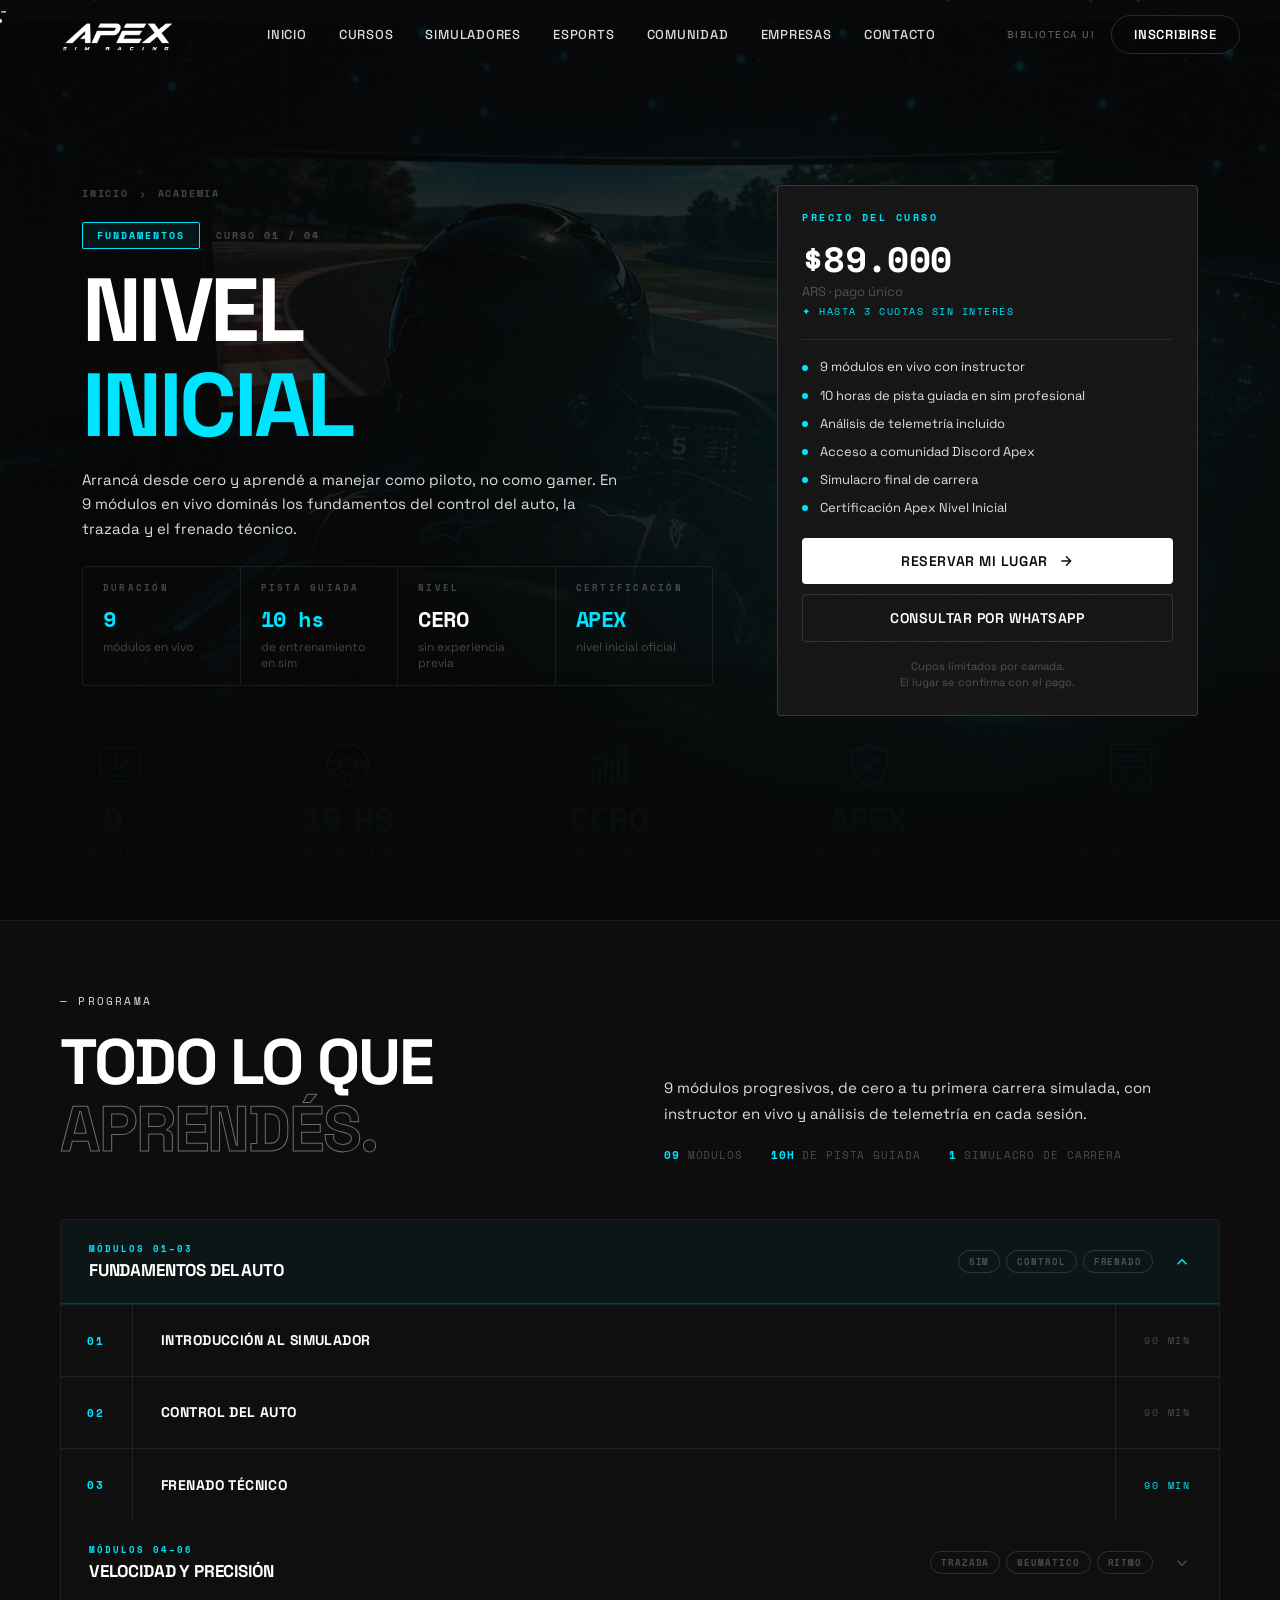
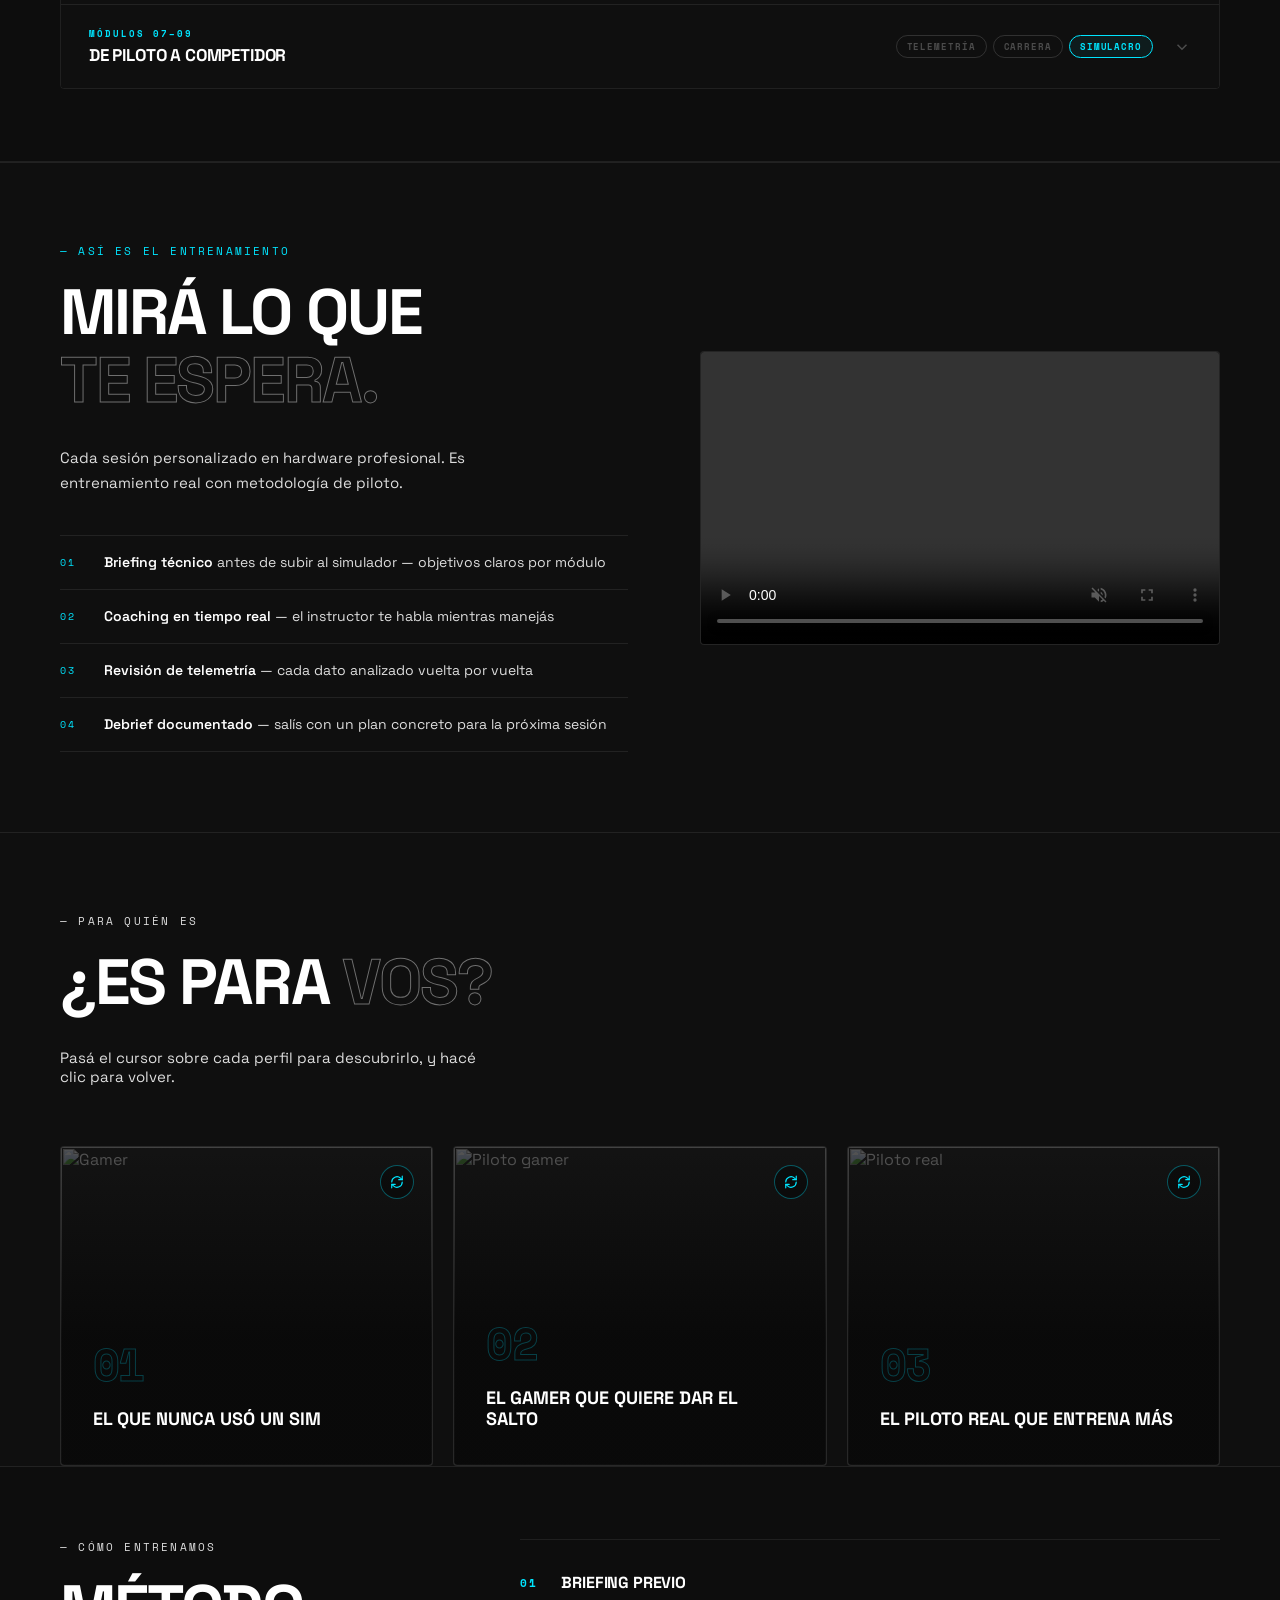
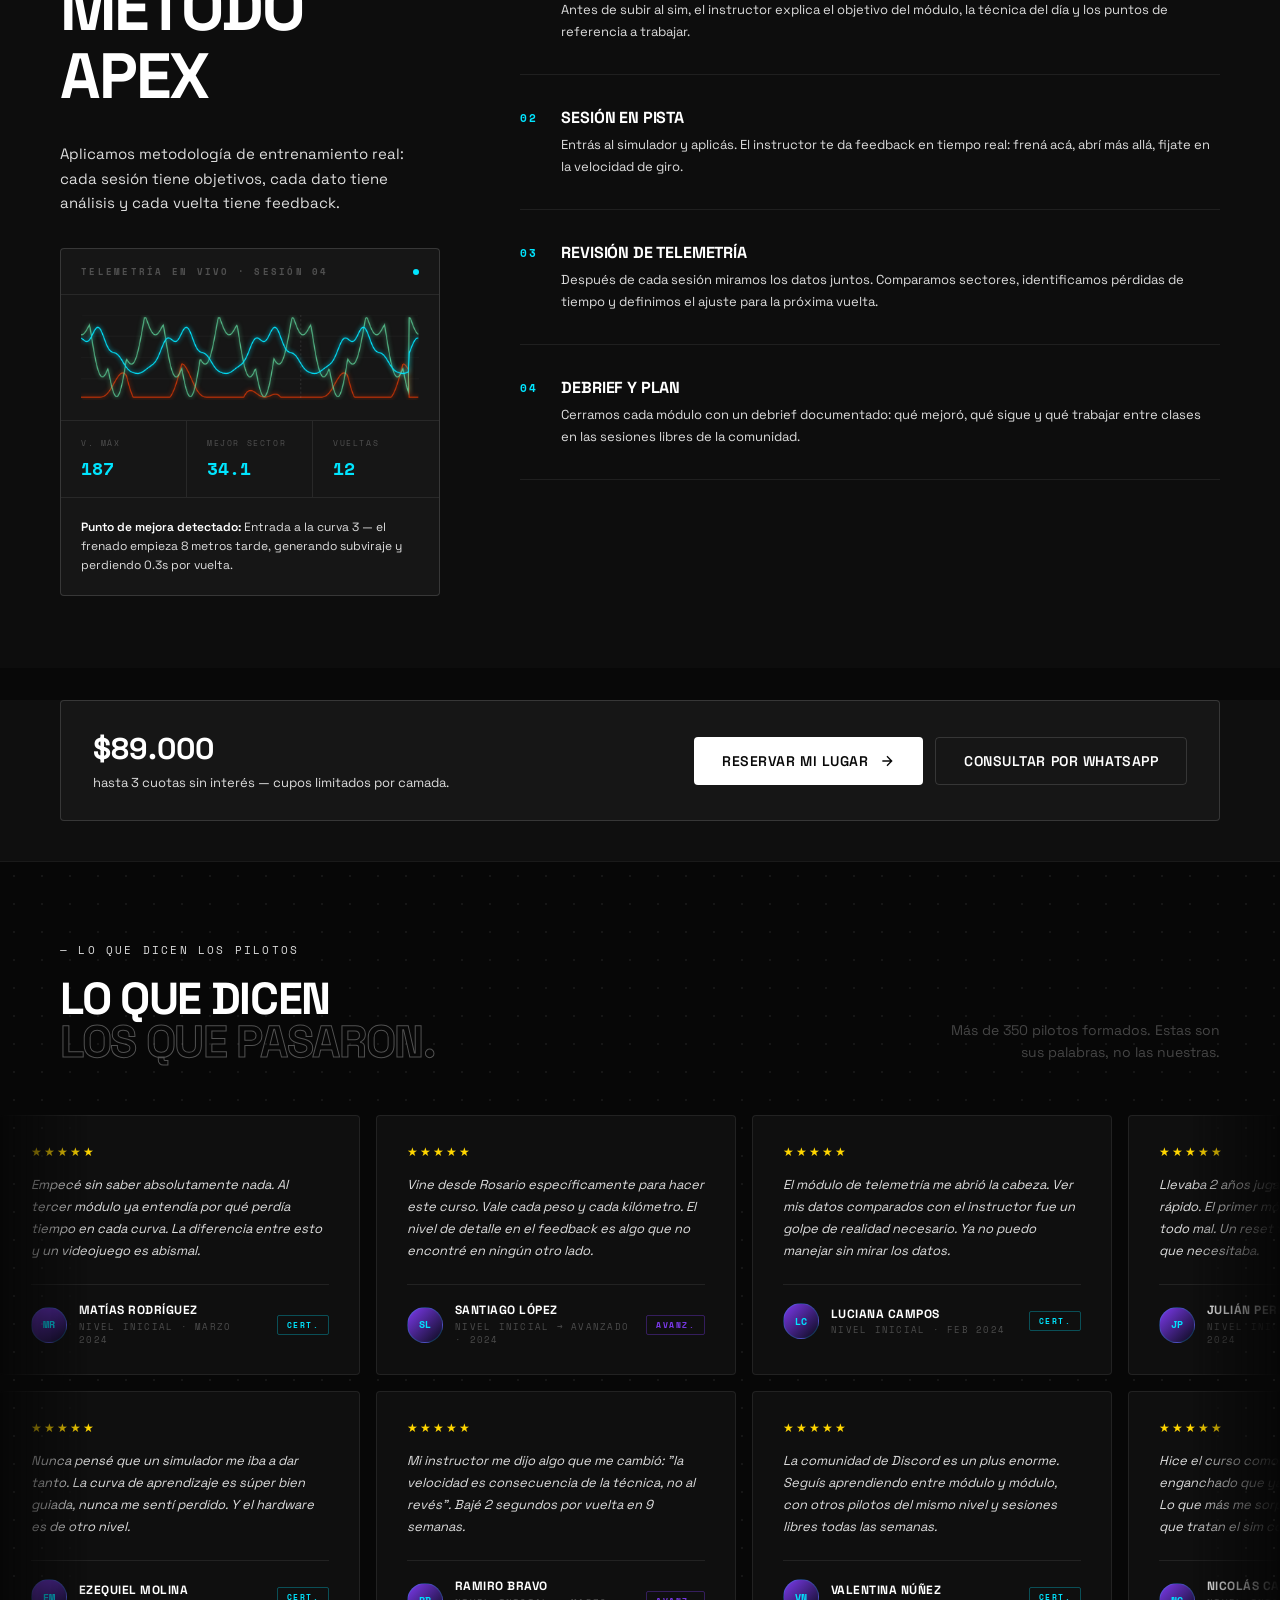
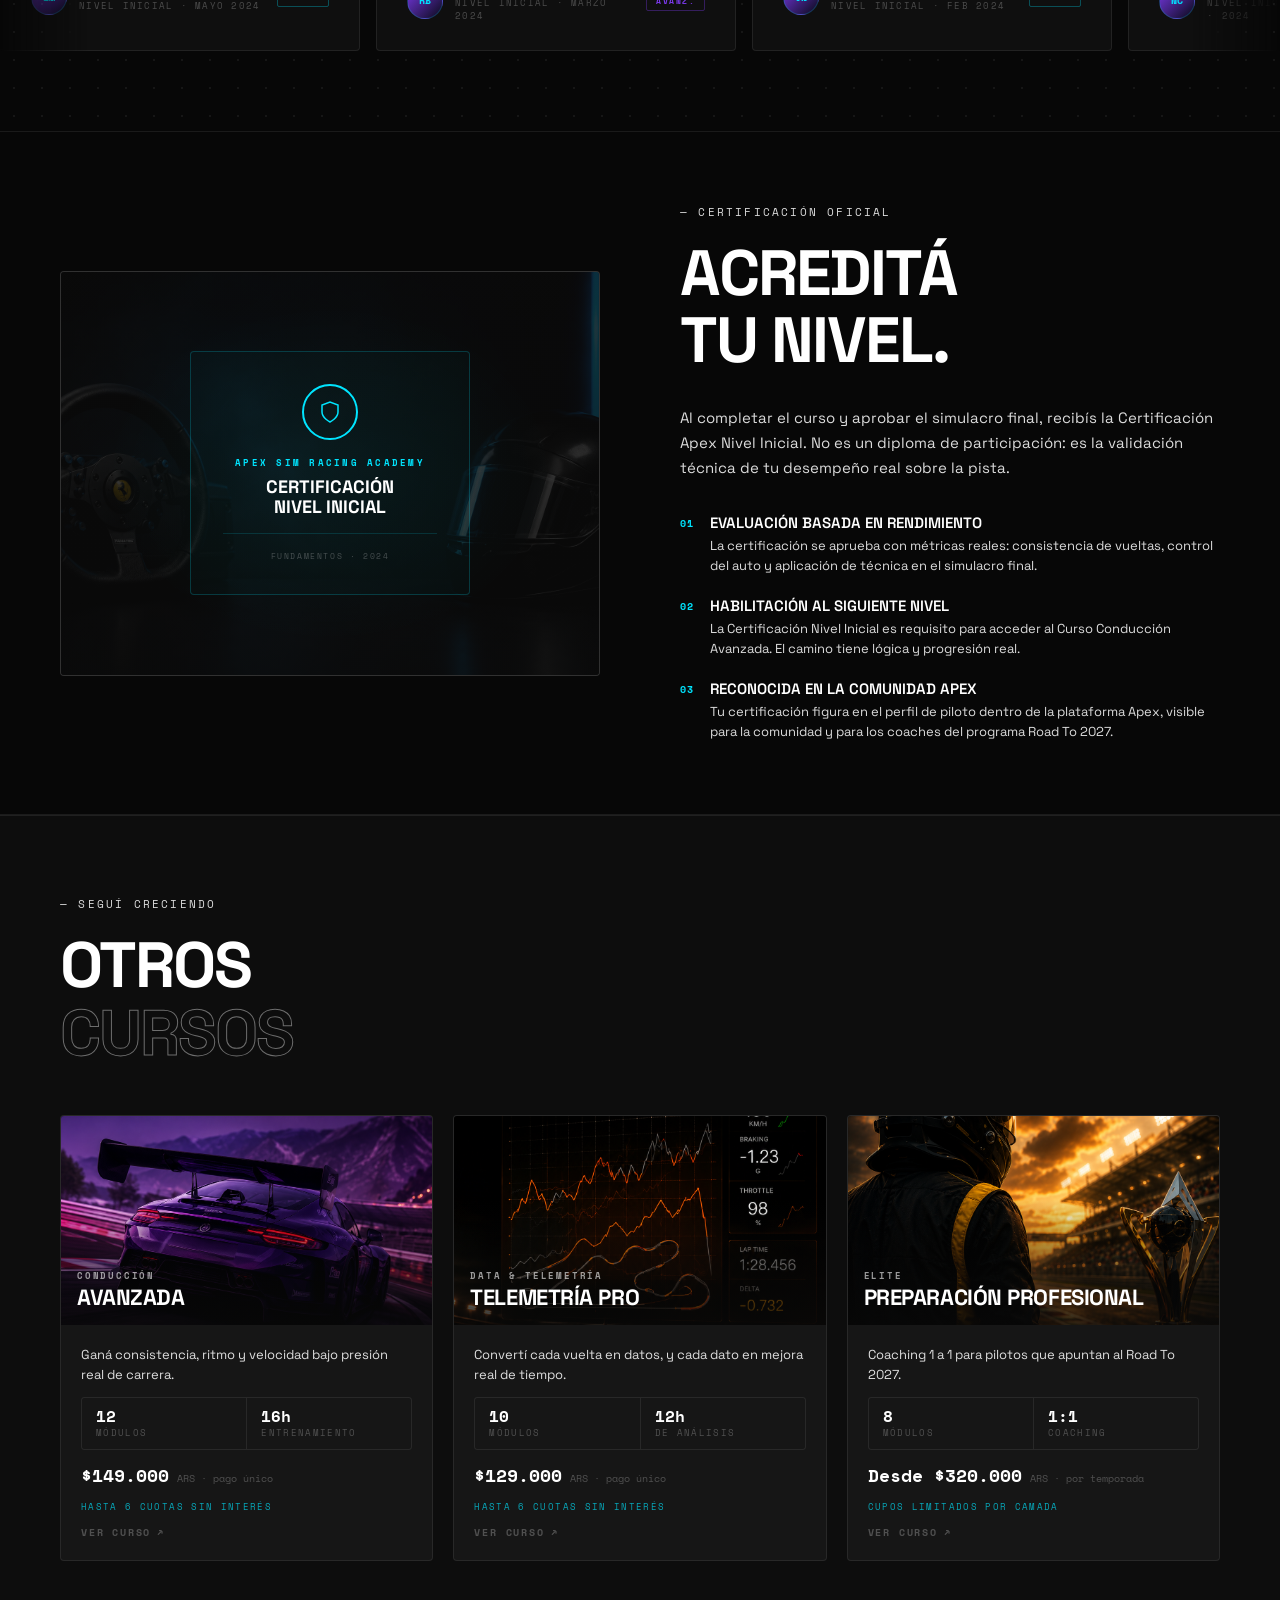
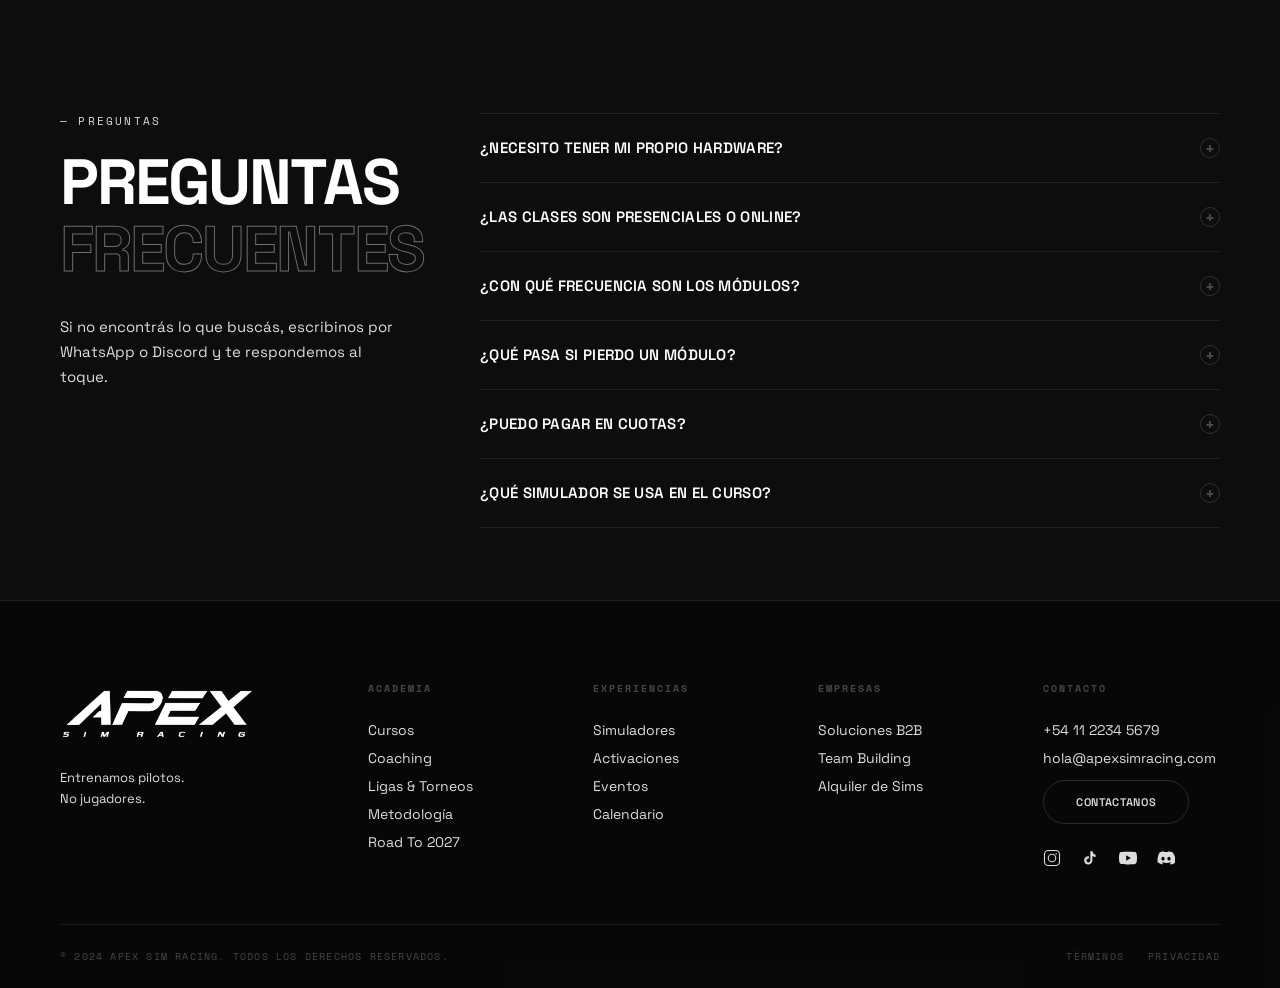
==== curso-nivel-inicial-detalle.html @ fd85c8fb "v4" ====
-<!DOCTYPE html>
<html lang="es">
<head>
  <meta charset="UTF-8" />
  <meta name="viewport" content="width=device-width, initial-scale=1.0" />
  <title>Nivel Inicial — APEX Sim Racing Academy</title>
  <link rel="preconnect" href="https://fonts.googleapis.com" />
  <link rel="preconnect" href="https://fonts.gstatic.com" crossorigin />
  <link href="https://fonts.googleapis.com/css2?family=Space+Grotesk:wght@300;400;500;600;700&family=Space+Mono:ital,wght@0,400;0,700;1,400&display=swap" rel="stylesheet" />
  <style>
    /* ── TOKENS (idénticos al sitio principal) ── */
    :root {
      --bg:       #080808;
      --bg2:      #0f0f0f;
      --bg3:      #161616;
      --border:   rgba(255,255,255,0.08);
      --border2:  rgba(255,255,255,0.14);
      --white:    #ffffff;
      --muted:    rgba(255,255,255,0.86);
      --muted2:   rgba(255,255,255,0.25);
      --cyan:     #00E5FF;
      --purple:   #7C3AED;
      --red:      #FF3D00;
      --yellow:   #FFD600;
      --font:     'Space Grotesk', sans-serif;
      --mono:     'Space Mono', monospace;
      --nav-h:    70px;
      --ease:     cubic-bezier(0.16, 1, 0.3, 1);
      --accent:   #00E5FF; /* acento del curso Nivel Inicial */
    }

    *, *::before, *::after { box-sizing: border-box; margin: 0; padding: 0; }
    html { scroll-behavior: smooth; font-size: 16px; }
    body {
      font-family: var(--font);
      background: var(--bg);
      color: var(--white);
      overflow-x: hidden;
      cursor: none;
    }
    a { text-decoration: none; color: inherit; }
    ul { list-style: none; }
    img { display: block; max-width: 100%; }

    /* ── GLOBAL PARTICLE CANVAS ── */
    #globalParticleCanvas {
      position: fixed; inset: 0;
      pointer-events: none; z-index: 0;
    }
    .navbar, .course-hero, .section,
    .modulos-section, .incluye-section, .paraquien-section,
    .metodologia-section, .cert-section, .faq-section,
    .cta-final, .otros-section, .footer {
      position: relative; z-index: 1;
    }

    ::-webkit-scrollbar { width: 4px; }
    ::-webkit-scrollbar-track { background: var(--bg); }
    ::-webkit-scrollbar-thumb { background: var(--border2); border-radius: 4px; }

    /* ── NOISE ── */
    .noise-canvas {
      position: fixed; inset: 0;
      pointer-events: none; z-index: 9999;
      opacity: 0.03; mix-blend-mode: overlay;
    }

    /* ── CURSOR ── */
    .cursor {
      position: fixed; width: 36px; height: 36px;
      border: 1px solid rgba(255,255,255,0.5); border-radius: 50%;
      pointer-events: none; z-index: 1000000;
      transform: translate(-50%,-50%);
      transition: width .3s var(--ease), height .3s var(--ease), border-color .3s var(--ease), background .3s var(--ease);
      mix-blend-mode: difference;
    }
    .cursor.hovering { width: 56px; height: 56px; background: rgba(255,255,255,0.08); border-color: var(--white); }
    .cursor.clicking { width: 24px; height: 24px; }
    .cursor-dot {
      position: fixed; width: 4px; height: 4px;
      background: var(--white); border-radius: 50%;
      pointer-events: none; z-index: 1000001;
      transform: translate(-50%,-50%);
    }

    /* ── NAVBAR ── */
    .navbar {
      position: fixed; top: 0; left: 0; right: 0;
      z-index: 500; height: var(--nav-h);
      border-bottom: 1px solid transparent;
      transition: border-color .4s, background .4s;
    }
    .navbar.scrolled {
      background: rgba(8,8,8,0.92);
      backdrop-filter: blur(20px);
      border-bottom-color: var(--border);
    }
    .nav-inner {
      display: flex; align-items: center;
      height: 100%; padding: 0 40px; gap: 40px;
    }
    .nav-logo { display: flex; align-items: center; gap: 10px; flex-shrink: 0; }
    .nav-logo .disc-car-img { display: flex; align-items: center; height: 90px; }
    .nav-logo .disc-car-img img { height: 100%; width: auto; max-width: none; display: block; }
    .nav-logo-text {
      font-family: var(--mono); font-size: 14px; font-weight: 700;
      letter-spacing: 0.1em; line-height: 1;
    }
    .nav-logo-sub { font-size: 8px; letter-spacing: 0.25em; color: var(--cyan); font-family: var(--mono); display: block; margin-top: 2px; }
    .nav-links { display: flex; gap: 32px; flex: 1; justify-content: center; }
    .nav-link {
      font-size: 13px; font-weight: 500; letter-spacing: 0.06em;
      color: var(--muted); text-transform: uppercase;
      position: relative; transition: color .25s; padding: 4px 0;
    }
    .nav-link::after {
      content: ''; position: absolute; bottom: 0; left: 0;
      width: 0; height: 1px; background: var(--white);
      transition: width .3s var(--ease);
    }
    .nav-link:hover { color: var(--white); }
    .nav-link:hover::after { width: 100%; }
    .nav-actions { display: flex; align-items: center; gap: 16px; flex-shrink: 0; }

    /* ── BUTTONS ── */
    .btn-pill {
      display: inline-flex; align-items: center; gap: 8px;
      font-family: var(--font); font-size: 13px; font-weight: 600;
      letter-spacing: 0.06em; text-transform: uppercase;
      padding: 10px 22px; border-radius: 100px;
      border: 1px solid var(--border2); color: var(--white);
      transition: background .25s, border-color .25s; background: transparent; cursor: none;
    }
    .btn-pill:hover { background: rgba(255,255,255,0.08); border-color: rgba(255,255,255,0.3); }
    .btn-primary {
      display: inline-flex; align-items: center; gap: 10px;
      font-family: var(--font); font-size: 14px; font-weight: 600;
      letter-spacing: 0.04em; text-transform: uppercase;
      padding: 14px 28px; border-radius: 4px;
      background: var(--white); color: var(--bg);
      transition: background .25s; cursor: none; border: none;
    }
    .btn-primary svg { width: 16px; height: 16px; transition: transform .25s; }
    .btn-primary:hover { background: #ece2fb; }
    .btn-primary:hover svg { transform: translateX(4px); }
    .btn-ghost {
      display: inline-flex; align-items: center; gap: 8px;
      font-family: var(--font); font-size: 14px; font-weight: 600;
      letter-spacing: 0.04em; text-transform: uppercase;
      padding: 14px 28px; border-radius: 4px;
      border: 1px solid var(--border2); color: var(--white);
      background: transparent; transition: border-color .25s, background .25s; cursor: none;
    }
    .btn-ghost:hover { border-color: rgba(255,255,255,0.4); background: rgba(255,255,255,0.04); }

    /* ── SECTION GLOBALS ── */
    .section { position: relative; padding: 72px 0; overflow: hidden; }
    .section-inner { max-width: 1280px; margin: 0 auto; padding: 0 60px; }
    .section-tag {
      font-family: var(--mono); font-size: 11px; font-weight: 400;
      letter-spacing: 0.2em; color: var(--muted); text-transform: uppercase;
      display: block; margin-bottom: 20px;
    }
    .section-title {
      font-size: clamp(36px, 5vw, 64px); font-weight: 700;
      line-height: 1.05; letter-spacing: -0.03em;
      text-transform: uppercase; color: var(--white); margin-bottom: 32px;
    }
    .section-title em {
      font-style: normal; color: transparent;
      -webkit-text-stroke: 1px rgba(255,255,255,0.4);
    }
    .link-arrow {
      font-family: var(--mono); font-size: 11px; letter-spacing: 0.18em;
      color: var(--muted2); text-transform: uppercase;
      display: inline-flex; align-items: center; gap: 8px;
      transition: color .25s; cursor: none;
    }
    .link-arrow:hover { color: var(--white); }

    /* ═══ HERO DEL CURSO ═══ */
    .course-hero {
      min-height: 100svh;
      display: flex; flex-direction: column; justify-content: center;
      padding-bottom: 40px;
      position: relative;
      overflow: hidden;
      border-bottom: 1px solid var(--border);
    }
    .course-hero-img {
      position: absolute; inset: 0;
      width: 100%; height: 100%;
      object-fit: cover; object-position: center;
      opacity: 0.35;
      z-index: 0;
    }
    .course-hero::before {
      content: '';
      position: absolute; inset: 0;
      background:
        radial-gradient(ellipse 60% 60% at 70% 50%, rgba(0,229,255,0.07) 0%, transparent 70%),
        linear-gradient(to bottom, rgba(8,8,8,0.45) 0%, rgba(8,8,8,0.6) 40%, var(--bg) 100%);
      pointer-events: none;
      z-index: 1;
    }
    .course-hero-bg-num {
      position: absolute;
      right: -2%;
      top: 50%;
      transform: translateY(-50%);
      font-family: var(--mono);
      font-size: clamp(200px, 30vw, 420px);
      font-weight: 700;
      color: transparent;
      -webkit-text-stroke: 1px rgba(0,229,255,0.08);
      line-height: 1;
      pointer-events: none;
      user-select: none;
      letter-spacing: -0.06em;
    }

    .course-hero-inner {
      max-width: 1280px; margin: 0 auto;
      padding: 0 60px; padding-top: calc(var(--nav-h) + 32px);
      position: relative; z-index: 2;
    }
    .course-hero-grid {
      display: grid; grid-template-columns: 1.35fr 0.9fr;
      gap: 64px; align-items: start;
    }
    .course-hero-precio { position: sticky; top: calc(var(--nav-h) + 32px); }
    .course-breadcrumb {
      display: flex; align-items: center; gap: 10px;
      margin-bottom: 20px;
      font-family: var(--mono); font-size: 10px; font-weight: 700;
      letter-spacing: 0.18em; text-transform: uppercase;
      color: var(--muted2);
    }
    .course-breadcrumb a {
      color: var(--muted2);
      transition: color .2s;
      cursor: none;
    }
    .course-breadcrumb a:hover { color: var(--white); }
    .course-breadcrumb-sep {
      color: rgba(255,255,255,0.2);
      font-size: 12px;
    }

    .course-tag-row {
      display: flex; align-items: center; gap: 16px; margin-bottom: 14px;
    }
    .course-badge {
      font-family: var(--mono); font-size: 10px; font-weight: 700;
      letter-spacing: 0.2em; text-transform: uppercase;
      padding: 5px 14px; border-radius: 2px;
      border: 1px solid var(--cyan); color: var(--cyan);
      background: rgba(0,229,255,0.06);
    }
    .course-num-badge {
      font-family: var(--mono); font-size: 10px; font-weight: 700;
      letter-spacing: 0.2em; color: var(--muted2);
    }

    .course-title {
      font-size: clamp(48px, 7vw, 90px);
      font-weight: 700; line-height: 1.05;
      letter-spacing: -0.04em; text-transform: uppercase;
      color: var(--white); margin-bottom: 16px;
    }
    .course-title em {
      font-style: normal; color: var(--cyan);
    }

    .course-hero-desc {
      font-size: clamp(13px, 1.3vw, 15px);
      line-height: 1.55; color: var(--muted);
      max-width: 540px; margin-bottom: 20px;
    }

    .course-cta-row {
      display: flex; align-items: center; gap: 20px; flex-wrap: wrap;
    }

    .course-stats-row {
      display: flex; align-items: stretch; gap: 0;
      border: 1px solid var(--border); border-radius: 4px;
      overflow: hidden; margin-top: 24px;
    }
    .cstat {
      flex: 1; padding: 14px 20px;
      border-right: 1px solid var(--border);
      position: relative;
    }
    .cstat:last-child { border-right: none; }
    .cstat-label {
      font-family: var(--mono); font-size: 9px; font-weight: 700;
      letter-spacing: 0.25em; color: var(--muted2); text-transform: uppercase;
      display: block; margin-bottom: 8px;
    }
    .cstat-val {
      font-family: var(--mono); font-size: clamp(16px, 2vw, 22px);
      font-weight: 700; color: var(--white); letter-spacing: -0.02em;
      display: block;
    }
    .cstat-val.accent { color: var(--cyan); }
    .cstat-sub {
      font-size: 12px; color: var(--muted2);
      margin-top: 4px; display: block;
    }

    /* ═══ MÓDULOS ═══ */
    .modulos-section { background: rgba(8,8,8,0.80); border-bottom: 1px solid var(--border); }
    .modulos-header {
      display: grid; grid-template-columns: 1fr 1fr;
      gap: 48px; margin-bottom: 80px;
      align-items: end;
    }
    .modulos-intro {
      font-size: 16px; line-height: 1.7; color: var(--muted);
    }

    .modulos-grid {
      display: grid;
      grid-template-columns: repeat(3, 1fr);
      gap: 1px;
      background: var(--border);
      border: 1px solid var(--border);
    }
    .modulo-card {
      background: var(--bg2);
      padding: 36px 32px;
      transition: background .3s;
      position: relative;
      overflow: hidden;
    }
    .modulo-card::before {
      content: '';
      position: absolute; top: 0; left: 0; right: 0; height: 2px;
      background: var(--cyan);
      transform: scaleX(0); transform-origin: left;
      transition: transform .4s var(--ease);
    }
    .modulo-card:hover { background: var(--bg3); }
    .modulo-card:hover::before { transform: scaleX(1); }

    .modulo-num {
      font-family: var(--mono); font-size: 11px; font-weight: 700;
      letter-spacing: 0.2em; color: var(--cyan);
      display: block; margin-bottom: 20px;
    }
    .modulo-title {
      font-size: 18px; font-weight: 700; text-transform: uppercase;
      letter-spacing: -0.01em; line-height: 1.2;
      color: var(--white); margin-bottom: 12px;
    }
    .modulo-desc {
      font-size: 13px; line-height: 1.65; color: var(--muted);
    }
    .modulo-temas {
      margin-top: 20px; display: flex; flex-direction: column; gap: 6px;
    }
    .modulo-tema {
      font-size: 12px; color: var(--muted2);
      display: flex; align-items: center; gap: 8px;
      font-family: var(--mono);
    }
    .modulo-tema::before {
      content: '—'; color: var(--purple); flex-shrink: 0;
    }

    /* ═══ PROGRAMA ═══ */
    .incluye-section { background: rgba(15,15,15,0.82); border-bottom: 1px solid var(--border); }

    /* ═══════════════════════════════════════════════════
       PROGRAMA ACCORDION — 3 grupos desplegables
    ═══════════════════════════════════════════════════ */
    .prog-accordion {
      border: 1px solid var(--border);
      border-radius: 4px;
      overflow: hidden;
    }

    /* ── Header del grupo (clickeable) ── */
    .prog-group-header {
      width: 100%;
      display: flex;
      align-items: center;
      justify-content: space-between;
      gap: 16px;
      padding: 22px 28px;
      background: var(--bg2);
      border: none;
      border-bottom: 1px solid var(--border);
      cursor: none;
      font-family: var(--font);
      transition: background 0.25s;
      text-align: left;
    }
    .prog-group:last-child .prog-group-header { border-bottom: none; }
    .prog-group-header:hover { background: var(--bg3); }
    .prog-group-header.open { background: rgba(0,229,255,0.04); border-bottom-color: rgba(0,229,255,0.2); }
    .prog-group.open:not(:last-child) .prog-group-header { border-bottom-color: rgba(0,229,255,0.2); }

    .prog-group-left {
      display: flex;
      flex-direction: column;
      gap: 4px;
      align-items: flex-start;
    }
    .prog-group-tag {
      font-family: var(--mono);
      font-size: 9px;
      font-weight: 700;
      letter-spacing: 0.22em;
      color: var(--cyan);
      text-transform: uppercase;
    }
    .prog-group-title {
      font-size: 17px;
      font-weight: 700;
      color: var(--white);
      text-transform: uppercase;
      letter-spacing: -0.01em;
    }

    .prog-group-right {
      display: flex;
      align-items: center;
      gap: 20px;
      flex-shrink: 0;
    }
    .prog-group-dur {
      font-family: var(--mono);
      font-size: 10px;
      letter-spacing: 0.1em;
      color: var(--muted2);
      text-transform: uppercase;
      white-space: nowrap;
    }
    .prog-group-pills {
      display: flex;
      gap: 6px;
      flex-wrap: wrap;
    }
    .prog-pill {
      font-family: var(--mono);
      font-size: 9px;
      font-weight: 700;
      letter-spacing: 0.1em;
      text-transform: uppercase;
      padding: 4px 10px;
      border-radius: 100px;
      border: 1px solid var(--border2);
      color: var(--muted2);
      white-space: nowrap;
    }
    .prog-pill--accent {
      border-color: var(--cyan);
      color: var(--cyan);
      background: rgba(0,229,255,0.06);
    }
    .prog-group-icon svg {
      width: 18px; height: 18px;
      stroke: var(--muted2);
      transition: transform 0.35s var(--ease), stroke 0.25s;
      display: block;
    }
    .prog-group-header.open .prog-group-icon svg {
      transform: rotate(180deg);
      stroke: var(--cyan);
    }

    /* ── Body del grupo (colapsa/expande) ── */
    .prog-group-body {
      max-height: 0;
      overflow: hidden;
      transition: max-height 0.45s cubic-bezier(0.16, 1, 0.3, 1);
    }
    .prog-group.open .prog-group-body {
      max-height: 600px; /* suficiente para 3 filas expandidas */
    }

    .prog-group-inner {
      border-top: 1px solid rgba(0,229,255,0.12);
      background: rgba(0,229,255,0.015);
    }

    /* ── Override: última fila del grupo sin borde inferior ── */
    .programa-card.last { border-bottom: none; }

    /* Mobile */
    @media (max-width: 680px) {
      .prog-group-pills { display: none; }
      .prog-group-dur { display: none; }
      .prog-group-header { padding: 18px 20px; }
    }

    .programa-header {
      display: grid; grid-template-columns: 1fr 1fr;
      gap: 48px; align-items: end;
      margin-bottom: 56px;
    }
    .programa-header .section-title { margin-bottom: 0; }
    .programa-intro { font-size: 15px; line-height: 1.75; color: var(--muted); }
    .programa-meta {
      display: flex; gap: 28px; margin-top: 20px;
      font-family: var(--mono); font-size: 11px; letter-spacing: 0.08em;
      color: var(--muted2); text-transform: uppercase;
    }
    .programa-meta strong { color: var(--cyan); font-weight: 700; }

    /* ═══ PROGRAMA — LISTA TIMELINE ═══ */
    .programa-grid {
      display: flex;
      flex-direction: column;
      gap: 0;
      border: 1px solid var(--border);
      border-radius: 3px;
      overflow: hidden;
    }

    /* Una fila por módulo */
    .programa-card {
      display: grid;
      grid-template-columns: 72px 1fr auto;
      align-items: center;
      gap: 0;
      background: var(--bg2);
      border-bottom: 1px solid var(--border);
      transition: background .25s;
      position: relative;
      cursor: none;
      min-height: 72px;
    }
    .programa-card:last-child { border-bottom: none; }

    /* Línea cyan que crece al hover */
    .programa-card::before {
      content: '';
      position: absolute; top: 0; left: 0; bottom: 0; width: 2px;
      background: var(--cyan);
      transform: scaleY(0); transform-origin: top;
      transition: transform .35s var(--ease);
    }
    .programa-card:hover { background: var(--bg3); }
    .programa-card:hover::before { transform: scaleY(1); }

    /* Número */
    .programa-num {
      font-family: var(--mono);
      font-size: 11px;
      font-weight: 700;
      letter-spacing: 0.2em;
      color: var(--cyan);
      display: flex;
      align-items: center;
      justify-content: center;
      height: 100%;
      border-right: 1px solid var(--border);
      padding: 0 20px;
      flex-shrink: 0;
      transition: background .25s;
    }
    .programa-card:hover .programa-num {
      background: rgba(0,229,255,0.06);
    }

    /* Cuerpo central */
    .programa-card-body {
      padding: 0 28px;
      display: flex;
      flex-direction: column;
      gap: 0;
      overflow: hidden;
    }

    .programa-card-title {
      font-size: 14px;
      font-weight: 700;
      color: var(--white);
      text-transform: uppercase;
      letter-spacing: 0.03em;
      line-height: 1.2;
      white-space: nowrap;
      overflow: hidden;
      text-overflow: ellipsis;
    }

    /* Descripción: oculta por defecto, desliza al hover */
    .programa-card-desc {
      font-size: 12px;
      color: var(--muted);
      line-height: 1.55;
      max-height: 0;
      opacity: 0;
      overflow: hidden;
      transform: translateY(-4px);
      transition:
        max-height .35s var(--ease),
        opacity .3s .05s,
        transform .3s .05s;
    }
    .programa-card:hover .programa-card-desc {
      max-height: 60px;
      opacity: 1;
      transform: translateY(0);
    }
    /* Separador entre título y desc que aparece con el texto */
    .programa-card:hover .programa-card-title {
      white-space: normal;
    }

    /* Duración — derecha */
    .programa-card-dur {
      font-family: var(--mono);
      font-size: 10px;
      letter-spacing: 0.18em;
      color: var(--muted2);
      text-transform: uppercase;
      padding: 0 28px;
      white-space: nowrap;
      flex-shrink: 0;
      border-left: 1px solid var(--border);
      height: 100%;
      display: flex;
      align-items: center;
      transition: color .25s, border-color .25s;
      min-width: 100px;
      justify-content: center;
    }
    .programa-card:last-child .programa-card-dur {
      color: var(--cyan);
    }
    .programa-card:hover .programa-card-dur {
      color: var(--white);
      border-left-color: var(--border2);
    }

    .programa-cta-bar {
      display: flex; align-items: center; justify-content: space-between;
      gap: 24px; flex-wrap: wrap;
      margin-top: 32px; padding: 28px 32px;
      background: var(--bg3); border: 1px solid var(--border2); border-radius: 4px;
    }
    .programa-cta-price {
      font-size: clamp(24px, 3.5vw, 30px); font-weight: 700; color: var(--white); margin-bottom: 6px;
    }
    .programa-cta-desc {
      font-size: 13px; color: var(--muted); line-height: 1.4;
    }
    .programa-cta-btns { display: flex; gap: 12px; flex-wrap: wrap; }

    /* Columna derecha: precio + CTA */
    .precio-card {
      position: sticky; margin-bottom: calc(var(--nav-h) + 32px);
      background: var(--bg3); border: 1px solid var(--border2);
      border-radius: 4px; padding: 24px;
    }
    .precio-tag {
      font-family: var(--mono); font-size: 10px; font-weight: 700;
      letter-spacing: 0.25em; color: var(--cyan); text-transform: uppercase;
      display: block; margin-bottom: 16px;
    }
    .precio-main {
      font-family: var(--mono); font-size: clamp(26px, 3vw, 36px);
      font-weight: 700; color: var(--white); letter-spacing: -0.02em;
      line-height: 1; margin-bottom: 6px;
    }
    .precio-sub {
      font-size: 13px; color: var(--muted2); margin-bottom: 4px;
    }
    .precio-cuotas {
      font-family: var(--mono); font-size: 10px; letter-spacing: 0.15em;
      color: var(--cyan); text-transform: uppercase; margin-bottom: 20px;
    }
    .precio-divider {
      height: 1px; background: var(--border); margin: 18px 0;
    }
    .precio-checklist { display: flex; flex-direction: column; gap: 10px; margin-bottom: 20px; }
    .precio-check {
      display: flex; align-items: center; gap: 12px;
      font-size: 13px; color: var(--muted); line-height: 1.4;
    }
    .precio-check-dot {
      width: 6px; height: 6px; border-radius: 50%;
      background: var(--cyan); flex-shrink: 0;
    }
    .precio-nota {
      font-size: 11px; color: var(--muted2); text-align: center;
      margin-top: 16px; line-height: 1.5;
    }
    .precio-cta { display: flex; flex-direction: column; gap: 10px; }
    .precio-cta .btn-primary { justify-content: center; }
    .precio-cta .btn-ghost { justify-content: center; }

   /* ═══════════════════════════════════════
    ¿PARA QUIÉN? — flip cards
    ═══════════════════════════════════════ */
   .paraquien-section{background:var(--bg2);border-bottom:1px solid var(--border);padding-top:80px}
   .pq-header{margin-bottom:60px}
   .pq-grid{display:grid;grid-template-columns:repeat(3,1fr);gap:20px}
   .pq-flip{height:320px;perspective:1000px;cursor:none}
   .pq-flip-inner{position:relative;width:100%;height:100%;transform-style:preserve-3d;transition:transform .65s var(--ease)}
   .pq-flip.is-flipped .pq-flip-inner{transform:rotateY(180deg)}
   .pq-face{position:absolute;inset:0;backface-visibility:hidden;border-radius:4px;padding:36px 32px;display:flex;flex-direction:column;justify-content:flex-end;overflow:hidden}
   .pq-front{background:var(--bg3);border:1px solid var(--border);transition:border-color .3s}
   .pq-front img{position:absolute;inset:0;width:100%;height:100%;object-fit:cover;opacity:0.35;transition:opacity .3s}
   .pq-flip.is-flipped .pq-front img{opacity:0.5}
   .pq-front::after{content:'';position:absolute;inset:0;background:linear-gradient(to top,rgba(8,8,8,0.9) 40%,rgba(8,8,8,0.2) 100%)}
   .pq-front-content{position:relative;z-index:1}
   .pq-num{font-family:var(--mono);font-size:44px;font-weight:700;color:transparent;-webkit-text-stroke:1px rgba(0,229,255,0.25);display:block;margin-bottom:12px;letter-spacing:-.04em}
   .pq-title{font-size:18px;font-weight:700;text-transform:uppercase;color:var(--white);line-height:1.15}
   .pq-flip-hint{position:absolute;top:18px;right:18px;z-index:2;width:34px;height:34px;border-radius:50%;border:1px solid rgba(0,229,255,0.35);background:rgba(8,8,8,0.55);display:flex;align-items:center;justify-content:center;color:var(--cyan);backdrop-filter:blur(2px);animation:pqPulse 2.4s ease-in-out infinite;transition:background .3s,border-color .3s,transform .5s var(--ease)}
   .pq-flip-hint svg{width:14px;height:14px}
   .pq-flip.is-flipped .pq-flip-hint{animation:none;background:rgba(0,229,255,0.18);border-color:var(--cyan);transform:rotate(180deg)}
   @keyframes pqPulse{0%,100%{box-shadow:0 0 0 0 rgba(0,229,255,0.28)}50%{box-shadow:0 0 0 7px rgba(0,229,255,0)}}
   .pq-hint-tag { display: none; }
   .pq-hint-tag svg{width:11px;height:11px;flex-shrink:0}
   .pq-back{background:linear-gradient(135deg,rgba(124,58,237,0.15),rgba(0,229,255,0.08));border:1px solid rgba(0,229,255,0.2);transform:rotateY(180deg);justify-content:center;gap:16px}
   .pq-back-title{font-size:16px;font-weight:700;text-transform:uppercase;color:var(--white);margin-bottom:8px}
   .pq-back-desc{font-size:13px;color:var(--muted);line-height:1.65}
   .pq-back-tag{font-family:var(--mono);font-size:9px;letter-spacing:0.2em;color:var(--cyan);text-transform:uppercase;margin-top:auto}

    /* ═══ METODOLOGÍA ═══ */
    .metodologia-section { background: rgba(15,15,15,0.82); }
    .metodo-layout {
      display: grid; grid-template-columns: 380px 1fr;
      gap: 80px; align-items: start;
    }
    .metodo-steps { display: flex; flex-direction: column; gap: 0; }
    .metodo-step {
      display: flex; gap: 24px;
      padding: 32px 0; border-bottom: 1px solid var(--border);
      position: relative;
    }
    .metodo-step:first-child { border-top: 1px solid var(--border); }
    .metodo-step-num {
      font-family: var(--mono); font-size: 11px; font-weight: 700;
      color: var(--cyan); letter-spacing: 0.15em; flex-shrink: 0; padding-top: 3px;
    }
    .metodo-step-title {
      font-size: 16px; font-weight: 700; text-transform: uppercase;
      color: var(--white); margin-bottom: 6px; letter-spacing: -0.01em;
    }
    .metodo-step-desc { font-size: 13px; line-height: 1.65; color: var(--muted); }

    /* Telemetría decorativa */
    .metodo-visual {
      position: sticky; top: calc(var(--nav-h) + 32px);
    }
    .tele-panel {
      background: var(--bg3); border: 1px solid var(--border2);
      border-radius: 4px; overflow: hidden;
    }
    .tele-header {
      display: flex; justify-content: space-between; align-items: center;
      padding: 16px 20px; border-bottom: 1px solid var(--border);
    }
    .tele-title {
      font-family: var(--mono); font-size: 9px; font-weight: 700;
      letter-spacing: 0.25em; color: var(--muted2); text-transform: uppercase;
    }
    .tele-dot { width: 6px; height: 6px; border-radius: 50%; background: var(--cyan); }
    .tele-canvas-wrap { padding: 20px; }
    .tele-metrics {
      display: grid; grid-template-columns: 1fr 1fr 1fr;
      border-top: 1px solid var(--border);
    }
    .tele-metric {
      padding: 16px 20px; border-right: 1px solid var(--border);
    }
    .tele-metric:last-child { border-right: none; }
    .tele-metric-label {
      font-family: var(--mono); font-size: 8px; letter-spacing: 0.2em;
      color: var(--muted2); text-transform: uppercase; display: block; margin-bottom: 6px;
    }
    .tele-metric-val {
      font-family: var(--mono); font-size: 18px; font-weight: 700;
      color: var(--cyan); display: block;
    }
    .tele-info {
      padding: 20px; border-top: 1px solid var(--border);
      font-size: 12px; line-height: 1.6; color: var(--muted);
    }
    .tele-info strong { color: var(--white); font-weight: 600; }

    /* ═══ CERTIFICACIÓN ═══ */
    .cert-section { background: rgba(8,8,8,0.80); border-bottom: 1px solid var(--border); }
    .cert-inner {
      display: grid; grid-template-columns: 1fr 1fr;
      gap: 80px; align-items: center;
    }
    .cert-visual {
      aspect-ratio: 4/3;
      border: 1px solid var(--border2); border-radius: 4px;
      display: flex; align-items: center; justify-content: center;
      position: relative; overflow: hidden;
      background: var(--bg2);
    }
    .cert-visual-bg {
      position: absolute; inset: 0;
      width: 100%; height: 100%;
      object-fit: cover; object-position: center;
      opacity: 0.3;
      z-index: 0;
    }
    .cert-visual::before {
      content: '';
      position: absolute; inset: 0;
      background:
        radial-gradient(ellipse 60% 60% at 50% 50%, rgba(0,229,255,0.05) 0%, transparent 70%),
        linear-gradient(to bottom, rgba(8,8,8,0.3), rgba(8,8,8,0.55));
      z-index: 1;
    }
    .cert-mock {
      width: 280px; padding: 32px;
      border: 1px solid rgba(0,229,255,0.2);
      border-radius: 4px; background: rgba(0,229,255,0.02);
      position: relative; z-index: 1; text-align: center;
    }
    .cert-mock-badge {
      width: 56px; height: 56px; border-radius: 50%;
      border: 2px solid var(--cyan); margin: 0 auto 16px;
      display: flex; align-items: center; justify-content: center;
      color: var(--cyan);
    }
    .cert-mock-badge svg { width: 24px; height: 24px; }
    .cert-mock-title {
      font-family: var(--mono); font-size: 9px; font-weight: 700;
      letter-spacing: 0.25em; color: var(--cyan); text-transform: uppercase; margin-bottom: 8px;
    }
    .cert-mock-name {
      font-size: 18px; font-weight: 700; text-transform: uppercase;
      color: var(--white); line-height: 1.1; margin-bottom: 16px;
    }
    .cert-mock-line { height: 1px; background: rgba(0,229,255,0.15); margin: 16px 0; }
    .cert-mock-footer {
      font-family: var(--mono); font-size: 8px; letter-spacing: 0.2em;
      color: var(--muted2); text-transform: uppercase;
    }
    .cert-text { }
    .cert-features { display: flex; flex-direction: column; gap: 20px; margin-top: 32px; }
    .cert-feat {
      display: flex; align-items: flex-start; gap: 16px;
    }
    .cert-feat-num {
      font-family: var(--mono); font-size: 10px; font-weight: 700;
      color: var(--cyan); letter-spacing: 0.1em; padding-top: 3px;
    }
    .cert-feat-title {
      font-size: 15px; font-weight: 600; color: var(--white);
      margin-bottom: 4px; text-transform: uppercase;
    }
    .cert-feat-desc { font-size: 13px; color: var(--muted); line-height: 1.55; }

    /* ═══ FAQ ═══ */
    .faq-section { background: rgba(15,15,15,0.82); border-bottom: 1px solid var(--border); }
    .faq-layout { display: grid; grid-template-columns: 340px 1fr; gap: 80px; }
    .faq-list { display: flex; flex-direction: column; }
    .faq-item { border-bottom: 1px solid var(--border); }
    .faq-item:first-child { border-top: 1px solid var(--border); }
    .faq-q {
      width: 100%; display: flex; justify-content: space-between; align-items: center;
      gap: 16px; padding: 24px 0;
      font-size: 15px; font-weight: 600; color: var(--white);
      text-transform: uppercase; letter-spacing: 0.02em;
      background: none; border: none; font-family: var(--font); cursor: none;
      text-align: left;
    }
    .faq-icon {
      width: 20px; height: 20px; border: 1px solid var(--border2);
      border-radius: 50%; flex-shrink: 0; display: flex; align-items: center; justify-content: center;
      color: var(--muted2); font-size: 16px; transition: transform .3s var(--ease);
      font-family: var(--mono);
    }
    .faq-item.open .faq-icon { transform: rotate(45deg); color: var(--cyan); border-color: var(--cyan); }
    .faq-a {
      font-size: 14px; color: var(--muted); line-height: 1.7;
      max-height: 0; overflow: hidden; transition: max-height .4s var(--ease), padding .4s var(--ease);
    }
    .faq-item.open .faq-a { max-height: 300px; padding-bottom: 24px; }

    /* ═══ CTA FINAL ═══ */
    .cta-final {
      position: relative; overflow: hidden;
      padding: 140px 0;
      text-align: center;
      background: var(--bg);
    }
    .cta-final-bg {
      position: absolute; inset: 0; z-index: 0;
      background: url('assets/espacio_gran_turismo.png') center 28% / cover no-repeat;
      filter: brightness(2.3) contrast(1.1) saturate(1.15);
    }
    .cta-final::before {
      content: '';
      position: absolute; inset: 0; z-index: 1;
      background: linear-gradient(180deg, rgba(8,8,8,0.82) 0%, rgba(8,8,8,0.9) 45%, rgba(8,8,8,0.97) 100%);
      pointer-events: none;
    }
    .cta-final::after {
      content: '';
      position: absolute; inset: 0; z-index: 2;
      background: radial-gradient(ellipse 50% 80% at 50% 100%, rgba(0,229,255,0.08) 0%, transparent 70%);
      pointer-events: none;
    }
    .cta-final-inner { position: relative; z-index: 3; }
    .cta-final h2 {
      font-size: clamp(40px, 7vw, 96px); font-weight: 700;
      line-height: 1.05; letter-spacing: -0.04em; text-transform: uppercase;
      color: var(--white); margin-bottom: 24px;
    }
    .cta-final h2 em {
      font-style: normal; color: transparent;
      -webkit-text-stroke: 1px rgba(255,255,255,0.35);
    }
    .cta-final p {
      font-size: 16px; color: var(--muted); max-width: 480px;
      margin: 0 auto 48px; line-height: 1.65;
    }
    .cta-final-btns { display: flex; gap: 16px; justify-content: center; flex-wrap: wrap; }

    /* ═══ OTROS CURSOS ═══ */
    .otros-section { background: rgba(15,15,15,0.82); border-top: 1px solid var(--border); padding: 80px 0; }
    .otros-grid {
      display: grid; grid-template-columns: repeat(3, 1fr);
      gap: 20px;
      margin-top: 48px;
    }
    /* program-card (igual que home) reutilizada en otros-grid */
    .otros-grid .program-card {
      background: var(--bg3);
      border: 1px solid var(--border);
      border-radius: 4px;
      display: flex; flex-direction: column;
      overflow: hidden;
      transition: border-color .3s, transform .3s var(--ease);
      cursor: none;
      position: relative;
      text-decoration: none; color: inherit;
    }
    .otros-grid .program-card:hover {
      border-color: var(--border2);
      transform: translateY(-4px);
    }
    .otros-grid .card-image-wrap {
      position: relative; overflow: hidden;
      aspect-ratio: 16/9;
    }
    .otros-grid .card-image-wrap img {
      width: 100%; height: 100%;
      object-fit: cover; object-position: center;
      transition: transform .5s var(--ease);
    }
    .otros-grid .program-card:hover .card-image-wrap img { transform: scale(1.04); }
    .otros-grid .card-image-overlay {
      position: absolute; inset: 0;
      background: linear-gradient(to top, rgba(8,8,8,0.85) 0%, transparent 60%);
      display: flex; flex-direction: column; justify-content: flex-end;
      padding: 16px;
    }
    .otros-grid .card-tag {
      font-family: var(--mono); font-size: 9px; font-weight: 700;
      letter-spacing: 0.2em; text-transform: uppercase;
      color: var(--white); opacity: 0.6; margin-bottom: 4px;
    }
    .otros-grid .card-image-overlay h3 {
      font-size: clamp(16px, 2vw, 22px); font-weight: 700;
      text-transform: uppercase; letter-spacing: -0.02em;
      color: var(--white); line-height: 1.05;
    }
    .otros-grid .card-info {
      padding: 20px; display: flex; flex-direction: column; gap: 12px; flex: 1;
    }
    .otros-grid .card-desc {
      font-size: 13px; color: var(--muted); line-height: 1.55;
    }
    .otros-grid .card-specs {
      display: flex; align-items: center; gap: 0;
      border: 1px solid var(--border); border-radius: 3px; overflow: hidden;
    }
    .otros-grid .card-spec {
      flex: 1; padding: 10px 14px;
      display: flex; flex-direction: column; gap: 2px;
    }
    .otros-grid .card-spec-divider {
      width: 1px; align-self: stretch; background: var(--border);
    }
    .otros-grid .card-spec-num {
      font-family: var(--mono); font-size: 16px; font-weight: 700;
      color: var(--white); line-height: 1;
    }
    .otros-grid .card-spec-label {
      font-family: var(--mono); font-size: 9px; letter-spacing: 0.15em;
      color: var(--muted2); text-transform: uppercase;
    }
    .otros-grid .card-price {
      display: flex; align-items: baseline; gap: 8px;
      margin-top: auto;
    }
    .otros-grid .price-amount {
      font-family: var(--mono); font-size: 18px; font-weight: 700; color: var(--white);
    }
    .otros-grid .price-period {
      font-family: var(--mono); font-size: 10px; color: var(--muted2);
    }
    .otros-grid .price-note {
      font-family: var(--mono); font-size: 9px; letter-spacing: 0.15em;
      text-transform: uppercase; color: var(--cyan); opacity: 0.7;
    }
    .otros-grid .card-link {
      font-family: var(--mono); font-size: 10px; font-weight: 700;
      letter-spacing: 0.18em; text-transform: uppercase;
      color: var(--muted2); transition: color .2s;
      display: inline-flex; align-items: center; gap: 6px;
    }
    .otros-grid .program-card:hover .card-link { color: var(--white); }
    .otros-grid .card-glow {
      position: absolute; inset: 0; pointer-events: none;
      background: radial-gradient(ellipse 80% 50% at 50% 100%, color-mix(in srgb, var(--glow, #00E5FF) 12%, transparent), transparent 70%);
      opacity: 0; transition: opacity .4s;
    }
    .otros-grid .program-card:hover .card-glow { opacity: 1; }

    /* ═══ FOOTER ═══ */
    .footer { background: rgba(8,8,8,0.90); padding: 80px 0 0; }
    .footer-inner { max-width: 1280px; margin: 0 auto; padding: 0 60px; }
    .footer-top {
      display: grid; grid-template-columns: 260px repeat(4, 1fr);
      gap: 48px; padding-bottom: 60px; border-bottom: 1px solid var(--border);
      align-items: start;
    }
    .footer-brand { display: flex; flex-direction: column; gap: 6px; }
    .footer-brand img { width: 200px; max-width: 100%; height: auto; margin-bottom: 4px; }
    .footer-tagline { font-size: 13px; line-height: 1.6; color: var(--muted); margin-top: 8px; }
    .footer-socials {
      display: flex;
      gap: 18px;
      margin-top: 20px;
      align-items: center;
    }
    .footer-socials a {
      display: inline-flex;
      align-items: center;
      justify-content: center;
      width: 20px;
      height: 20px;
      color: var(--muted2);
      transition: color 0.25s, transform 0.2s;
      cursor: none;
    }
    .footer-socials a:hover {
      color: var(--white);
      transform: translateY(-2px);
    }
    .footer-socials svg {
      width: 18px;
      height: 18px;
      fill: currentColor;
    }
    .footer-socials svg[stroke] {
      fill: none;
    }
    .footer-col h5 {
      font-family: var(--mono); font-size: 10px; font-weight: 700;
      letter-spacing: 0.2em; text-transform: uppercase;
      color: var(--muted2); margin-bottom: 20px;
    }
    .footer-col a {
      display: block; font-size: 14px; color: var(--muted);
      padding: 5px 0; transition: color .2s; cursor: none;
    }
    .footer-col a:hover { color: var(--white); }
    .footer-col a.btn-pill {
      display: inline-flex;
      width: auto;
      padding: 14px 32px;
      font-size: 11px;
      margin-top: 8px;
    }
    .footer-bottom {
      display: flex; justify-content: space-between; align-items: center; padding: 24px 0;
    }
    .footer-bottom span { font-family: var(--mono); font-size: 10px; letter-spacing: 0.12em; color: var(--muted2); text-transform: uppercase; }
    .footer-legal { display: flex; gap: 24px; }
    .footer-legal a { font-family: var(--mono); font-size: 10px; letter-spacing: 0.12em; color: var(--muted2); text-transform: uppercase; transition: color .2s; cursor: none; }
    .footer-legal a:hover { color: var(--white); }

    /* ── MAGNETIC ── */
    .magnetic { will-change: transform; }

    /* ═══ VIDEO SECTION ═══ */
    .video-section { background: var(--bg2); border-top: 1px solid var(--border); border-bottom: 1px solid var(--border); padding: 80px 0; }
    .video-layout { max-width: 1280px; margin: 0 auto; padding: 0 60px; display: grid; grid-template-columns: 1fr 520px; gap: 72px; align-items: center; }
    .video-text .section-tag { color: var(--cyan); }
    
    /* Regla unificada para párrafos de sección y descripciones */
    .video-text p,
    .cert-text p,
    .metodo-visual p,
    .faq-layout p,
    .course-hero-desc {
      font-size: clamp(14px, 1.4vw, 15px);
      line-height: 1.65;
      color: var(--muted);
    }
    
    .video-text p { max-width: 440px; margin-bottom: 32px; }
    .video-highlights { display: flex; flex-direction: column; gap: 0; margin-top: 40px; }
    .vh-item { display: flex; align-items: center; gap: 16px; padding: 16px 0; border-bottom: 1px solid var(--border); }
    .vh-item:first-child { border-top: 1px solid var(--border); }
    .vh-num { font-family: var(--mono); font-size: 10px; letter-spacing: 0.18em; color: var(--cyan); flex-shrink: 0; width: 28px; }
    .vh-text { font-size: 14px; color: var(--muted); line-height: 1.5; }
    .vh-text strong { color: var(--white); font-weight: 600; }
    .video-embed-wrap { position: relative; border-radius: 4px; overflow: hidden; border: 1px solid var(--border2); cursor: none; background: #000; }
    .video-embed-wrap::before { content: ''; display: block; padding-top: 56.25%; }
    .video-embed-wrap iframe, .video-embed-wrap video, .video-embed-wrap img.video-thumb { position: absolute; inset: 0; width: 100%; height: 100%; object-fit: cover; border: none; }
    .video-play-btn { position: absolute; inset: 0; display: flex; align-items: center; justify-content: center; z-index: 2; transition: opacity .3s; }
    .video-play-btn:hover .play-circle { transform: scale(1.12); background: var(--cyan); border-color: var(--cyan); }
    .video-play-btn:hover .play-circle svg { color: var(--bg); }
    .play-circle { width: 72px; height: 72px; border-radius: 50%; border: 2px solid rgba(255,255,255,0.5); backdrop-filter: blur(8px); background: rgba(255,255,255,0.08); display: flex; align-items: center; justify-content: center; transition: transform .3s var(--ease), background .3s, border-color .3s; }
    .play-circle svg { width: 26px; height: 26px; color: var(--white); margin-left: 3px; }
    .video-embed-wrap.playing .video-play-btn { opacity: 0; pointer-events: none; }
    .video-embed-wrap.playing iframe, .video-embed-wrap.playing video { z-index: 1; }

    /* ═══ TESTIMONIOS CAROUSEL ═══ */
    .testimonios-section { background: rgba(8,8,8,0.97); border-top: 1px solid var(--border); border-bottom: 1px solid var(--border); padding: 80px 0; position: relative; z-index: 1; background-image: radial-gradient(circle, rgba(255,255,255,0.06) 1px, transparent 1px); background-size: 28px 28px; }
    .testimonios-header { max-width: 1280px; margin: 0 auto 52px; padding: 0 60px; display: flex; align-items: flex-end; justify-content: space-between; gap: 32px; }
    .testimonios-header h2 { font-size: clamp(28px,3.5vw,48px); font-weight: 700; line-height: .95; letter-spacing: -.03em; text-transform: uppercase; }
    .testimonios-header h2 em { font-style: normal; color: transparent; -webkit-text-stroke: 1px rgba(255,255,255,0.3); }
    .testimonios-header p { font-size: 14px; color: var(--muted2); max-width: 280px; line-height: 1.6; text-align: right; }
    .tcarousel-wrap { display: flex; flex-direction: column; gap: 16px; }
    .tcarousel-row { display: flex; overflow: hidden; -webkit-mask-image: linear-gradient(to right, transparent 0%, black 7%, black 93%, transparent 100%); mask-image: linear-gradient(to right, transparent 0%, black 7%, black 93%, transparent 100%); }
    .tcarousel-row:hover .tcarousel-track { animation-play-state: paused; }
    .tcarousel-track { display: flex; gap: 16px; flex-shrink: 0; will-change: transform; }
    .tcarousel-row.row-1 .tcarousel-track { animation: scrollLeft var(--duration,48s) linear infinite; }
    .tcarousel-row.row-2 .tcarousel-track { animation: scrollLeft var(--duration,64s) linear infinite reverse; }
    @keyframes scrollLeft { 0% { transform: translateX(0); } 100% { transform: translateX(-50%); } }
    .tcard { flex-shrink: 0; width: 360px; background: var(--bg2); border: 1px solid var(--border); border-radius: 4px; padding: 28px 30px; position: relative; transition: border-color .3s, background .3s; }
    .tcard:hover { border-color: var(--border2); background: var(--bg3); }
    .tcard::before { content: ''; position: absolute; top: 0; left: 0; right: 0; height: 2px; background: var(--cyan); border-radius: 4px 4px 0 0; opacity: 0; transition: opacity .3s; }
    .tcard:hover::before { opacity: 1; }
    .tcard-stars { color: var(--yellow); font-size: 12px; letter-spacing: 2px; margin-bottom: 14px; }
    .tcard-quote { font-size: 13px; line-height: 1.7; color: var(--muted); margin-bottom: 22px; font-style: italic; }
    .tcard-author { display: flex; align-items: center; gap: 12px; border-top: 1px solid var(--border); padding-top: 18px; }
    .tcard-avatar { width: 36px; height: 36px; border-radius: 50%; background: linear-gradient(135deg, var(--purple), #0a0a1a); display: flex; align-items: center; justify-content: center; font-family: var(--mono); font-size: 10px; font-weight: 700; color: var(--cyan); flex-shrink: 0; border: 1px solid rgba(0,229,255,0.18); }
    .tcard-name { font-size: 12px; font-weight: 700; color: var(--white); text-transform: uppercase; letter-spacing: 0.04em; line-height: 1.2; }
    .tcard-meta { font-family: var(--mono); font-size: 9px; letter-spacing: 0.14em; color: var(--muted2); text-transform: uppercase; margin-top: 2px; }
    .tcard-badge { margin-left: auto; font-family: var(--mono); font-size: 8px; font-weight: 700; letter-spacing: 0.18em; text-transform: uppercase; padding: 3px 9px; border-radius: 2px; border: 1px solid; flex-shrink: 0; }
    /* ── RESPONSIVE ── */
    @media (max-width: 1100px) {
      .modulos-grid { grid-template-columns: repeat(2, 1fr); }
      .cert-inner { grid-template-columns: 1fr; }
      .programa-grid { grid-template-columns: 1fr; }
      .programa-card { grid-template-columns: 52px 1fr auto; min-height: 60px; }
      .programa-card-dur { min-width: 72px; font-size: 9px; padding: 0 14px; }
      .course-hero-grid { grid-template-columns: 1fr; }
      .course-hero-precio { position: static; margin-top: 16px; }
      .programa-header { grid-template-columns: 1fr; gap: 20px; }
      .precio-card { position: static; }
      .metodo-layout { grid-template-columns: 1fr; }
      .metodo-visual { position: static; }
      .faq-layout { grid-template-columns: 1fr; }
      .otros-grid { grid-template-columns: 1fr 1fr; }
      .footer-top { grid-template-columns: repeat(3, 1fr); }
      .video-layout { grid-template-columns: 1fr; }
      .pq-grid { grid-template-columns: repeat(2, 1fr); }
    }
    @media (max-width: 768px) {
      /* ── Base ── */
      :root { --nav-h: 60px; }
      body { cursor: auto; }
      .cursor, .cursor-dot { display: none; }

      /* ── Navbar ── */
      .nav-inner { padding: 0 20px; gap: 12px; }
      .nav-logo .disc-car-img { height: 50px; }
      .nav-links { display: none; }
      .nav-actions { gap: 10px; }
      .nav-actions .nav-link { display: none; }
      .btn-pill { padding: 8px 16px; font-size: 11px; }

      /* ── Globals ── */
      .section { padding: 60px 0; }
      .section-inner { padding: 0 20px; }
      .section-tag { font-size: 9px; margin-bottom: 10px; }
      .section-title { font-size: clamp(28px, 8vw, 44px); line-height: 1.05; margin-bottom: 20px; }

      /* ── Hero ── */
      .course-hero { min-height: 100svh; justify-content: flex-end; }
      .course-hero-inner { padding: 0 20px 0; padding-top: calc(var(--nav-h) + 32px); }
      .course-hero-grid { grid-template-columns: 1fr; gap: 24px; }
      .course-hero-precio { position: static !important; top: auto !important; margin: 0; }
      .precio-card { position: static !important; width: 100%; padding: 20px; margin-bottom: 0; }
      .course-breadcrumb { font-size: 9px; margin-bottom: 14px; }
      .course-tag-row { margin-bottom: 10px; }
      .course-title { font-size: clamp(44px, 12vw, 68px); margin-bottom: 14px; }
      .course-hero-desc { font-size: 13px; margin-bottom: 16px; }

      /* Stats: scroll horizontal */
      .course-stats-row {
        flex-direction: row;
        overflow-x: auto;
        -webkit-overflow-scrolling: touch;
        flex-wrap: nowrap;
        gap: 0;
        margin-top: 20px;
      }
      .cstat { flex: 0 0 auto; min-width: 100px; padding: 12px 16px; border-right: 1px solid var(--border); border-bottom: none; }
      .cstat:last-child { border-right: none; }
      .cstat-val { font-size: clamp(14px, 4vw, 20px); }
      .cstat-sub { font-size: 10px; }

      /* ── Precio card interna ── */
      .precio-main { font-size: clamp(24px, 7vw, 32px); }
      .precio-checklist { margin-bottom: 16px; }
      .precio-cta { gap: 8px; }

      /* ── Módulos ── */
      .modulos-grid { grid-template-columns: 1fr; }
      .modulos-header { grid-template-columns: 1fr; gap: 16px; margin-bottom: 40px; }
      .modulo-card { padding: 28px 24px; }

      /* ── ¿Para quién? ── */
      .pq-grid { grid-template-columns: 1fr 1fr; }
      .pq-flip { height: 260px; }
      .pq-header { margin-bottom: 40px; }

      /* ── Programa ── */
      .programa-header { grid-template-columns: 1fr; gap: 16px; margin-bottom: 40px; }
      .programa-grid { grid-template-columns: 1fr; }
      .programa-card { grid-template-columns: 44px 1fr; }
      .programa-card-dur { display: none; }
      .prog-group-header { padding: 18px 20px; }
      .prog-group-title { font-size: 15px; }
      .programa-cta-bar { flex-direction: column; align-items: stretch; gap: 14px; padding: 20px; text-align: center; }
      .programa-cta-btns { display: flex; flex-direction: column; gap: 8px; }
      .programa-cta-btns .btn-primary,
      .programa-cta-btns .btn-ghost { width: 100%; justify-content: center; }

      /* ── Video ── */
      .video-layout { grid-template-columns: 1fr; gap: 32px; padding: 0 20px; }
      .video-embed-wrap { width: 100%; max-width: 100%; }

      /* ── Metodología ── */
      .metodo-layout { grid-template-columns: 1fr; gap: 36px; }
      .metodo-visual { position: static; }
      .metodo-step { padding: 20px 0; }

      /* ── Testimonios ── */
      .tcard { width: 272px; }
      .testimonios-header { flex-direction: column; align-items: flex-start; gap: 12px; padding: 0 20px; margin-bottom: 36px; }
      .testimonios-header p { text-align: left; font-size: 13px; }

      /* ── Certificación ── */
      .cert-inner { grid-template-columns: 1fr; gap: 36px; }
      .cert-text { order: 1; }
      .cert-visual { order: 2; aspect-ratio: auto; padding: 40px 16px; }

      /* ── Otros cursos ── */
      .otros-grid { grid-template-columns: 1fr; }

      /* ── FAQ ── */
      .faq-layout { grid-template-columns: 1fr; gap: 32px; }
      .faq-q { font-size: 14px; padding: 18px 0; }

      /* ── Footer ── */
      .footer-inner { padding: 0; }
      .footer-top { grid-template-columns: 1fr 1fr; gap: 28px; padding: 40px 20px; }
      .footer-brand { grid-column: 1 / -1; }
      .footer-bottom { flex-direction: column; gap: 10px; text-align: center; padding: 20px; }
      .footer-legal { flex-wrap: wrap; justify-content: center; gap: 12px; }
    }

    /* ── Mobile pequeño (480px) ── */
    @media (max-width: 480px) {
      .section { padding: 48px 0; }
      .section-inner { padding: 0 16px; }
      .section-title { font-size: clamp(26px, 9vw, 38px); }

      .nav-inner { padding: 0 16px; }
      .btn-pill { padding: 7px 12px; font-size: 10px; }

      /* Hero */
      .course-hero-inner { padding: 0 16px; padding-top: calc(var(--nav-h) + 24px); }
      .course-title { font-size: clamp(38px, 13vw, 56px); }
      .course-hero-desc { font-size: 13px; }

      /* Stats: grid 2x2 */
      .course-stats-row { display: grid; grid-template-columns: 1fr 1fr; overflow-x: unset; }
      .cstat { min-width: unset; padding: 12px 14px; border-right: 1px solid var(--border); border-bottom: 1px solid var(--border); }
      .cstat:nth-child(2) { border-right: none; }
      .cstat:nth-child(3) { border-bottom: none; }
      .cstat:nth-child(4) { border-right: none; border-bottom: none; }
      .cstat-val { font-size: 16px; }
      .cstat-label { font-size: 9.5px; }

      /* Precio card */
      .precio-card { padding: 16px; }
      .precio-main { font-size: clamp(22px, 7vw, 28px); }
      .precio-cuotas { font-size: 9px; }

      /* Para quién */
      .pq-grid { grid-template-columns: 1fr; }
      .pq-flip { height: 240px; }

      /* Programa */
      .prog-group-header { padding: 14px 16px; }
      .prog-group-title { font-size: 14px; }
      .programa-cta-bar { padding: 16px; }

      /* Video */
      .video-layout { padding: 0 16px; }

      /* Testimonios */
      .testimonios-header { padding: 0 16px; }
      .tcard { width: 252px; }

      /* Cert */
      .cert-mock { width: 220px; padding: 22px; }
      .cert-mock-name { font-size: 15px; }

      /* FAQ */
      .faq-q { font-size: 13px; padding: 16px 0; }
      .faq-a { font-size: 13px; }

      /* Módulo */
      .modulo-card { padding: 22px 18px; }
      .metodo-step { gap: 14px; padding: 18px 0; }

      /* Footer */
      .footer-top { grid-template-columns: 1fr; padding: 0 16px 36px; gap: 0; }
      .footer-brand { grid-column: 1; margin-bottom: 32px; }
      .footer-col { border-bottom: 1px solid rgba(255,255,255,0.1); }
      .footer-col:last-child { border-bottom: none; }
      .footer-col h5 { 
        margin-bottom: 0; padding: 20px 0; 
        cursor: pointer; position: relative;
        display: flex; justify-content: space-between; align-items: center;
      }
      .footer-col h5::after { content: '+'; font-size: 16px; font-weight: 300; transition: transform 0.3s; color: var(--muted); }
      .footer-col.open h5::after { transform: rotate(45deg); color: var(--white); }
      .footer-col a { display: none; padding-bottom: 16px; margin-bottom: 0; }
      .footer-col.open a { display: block; }
      .footer-col a.btn-pill { display: none; }
      .footer-col.open a.btn-pill { display: inline-flex; padding: 12px 28px; font-size: 11px; margin-bottom: 24px; }
      .footer-col .footer-socials { display: none; }
      .footer-col.open .footer-socials { display: flex; margin-top: 16px; margin-bottom: 24px; }
      .footer-col.open .footer-socials a { display: inline-flex; padding-bottom: 0; }
      .footer-bottom { padding: 16px; }
    }

    @media (prefers-reduced-motion: reduce) {
      *, *::before, *::after { animation-duration: .01ms !important; transition-duration: .01ms !important; }
    }

    /* ═══════════════════════════════════════════════════════
       FORMULARIO DE CONTACTO (MODAL / POPUP)
    ═══════════════════════════════════════════════════════ */
    .contact-modal-overlay {
      position: fixed;
      inset: 0;
      width: 100%;
      height: 100%;
      background: rgba(4, 4, 4, 0.9);
      backdrop-filter: blur(12px);
      -webkit-backdrop-filter: blur(12px);
      z-index: 99999;
      display: flex;
      align-items: center;
      justify-content: center;
      opacity: 0;
      pointer-events: none;
      transition: opacity 0.5s cubic-bezier(0.16, 1, 0.3, 1);
    }

    .contact-modal-overlay.active {
      opacity: 1;
      pointer-events: all;
    }

    .contact-modal-container {
      position: relative;
      background: #0b0b0b;
      border: 1px solid rgba(0, 229, 255, 0.15);
      box-shadow: 0 0 50px rgba(0, 229, 255, 0.08), inset 0 0 20px rgba(0, 229, 255, 0.02);
      width: 100%;
      max-width: 600px;
      padding: 48px;
      border-radius: 8px;
      transform: scale(0.96) translateY(10px);
      transition: transform 0.5s cubic-bezier(0.16, 1, 0.3, 1);
      overflow: hidden;
      box-sizing: border-box;
    }

    .contact-modal-overlay.active .contact-modal-container {
      transform: scale(1) translateY(0);
    }

    /* Cybernetic decorative corners */
    .contact-modal-container::before,
    .contact-modal-container::after {
      content: '';
      position: absolute;
      width: 12px;
      height: 12px;
      border: 2px solid var(--cyan);
      pointer-events: none;
    }
    .contact-modal-container::before {
      top: 16px;
      left: 16px;
      border-right: none;
      border-bottom: none;
    }
    .contact-modal-container::after {
      bottom: 16px;
      right: 16px;
      border-left: none;
      border-top: none;
    }

    .contact-modal-close {
      position: absolute;
      top: 24px;
      right: 24px;
      background: transparent;
      border: none;
      color: var(--muted2);
      font-size: 20px;
      width: 36px;
      height: 36px;
      display: flex;
      align-items: center;
      justify-content: center;
      border-radius: 50%;
      border: 1px solid rgba(255, 255, 255, 0.05);
      transition: all 0.3s var(--ease);
    }

    .contact-modal-close:hover {
      color: var(--cyan);
      border-color: rgba(0, 229, 255, 0.3);
      transform: rotate(90deg);
      box-shadow: 0 0 10px rgba(0, 229, 255, 0.15);
    }

    .contact-modal-title {
      font-family: var(--font);
      font-size: 28px;
      font-weight: 700;
      letter-spacing: -0.02em;
      text-transform: uppercase;
      color: var(--white);
      margin-bottom: 6px;
    }

    .contact-modal-subtitle {
      font-family: var(--mono);
      font-size: 11px;
      color: var(--cyan);
      letter-spacing: 0.12em;
      text-transform: uppercase;
      margin-bottom: 32px;
      opacity: 0.85;
      display: flex;
      align-items: center;
      gap: 8px;
    }

    .contact-modal-subtitle::before {
      content: '';
      display: inline-block;
      width: 6px;
      height: 6px;
      background: var(--cyan);
      border-radius: 50%;
      box-shadow: 0 0 8px var(--cyan);
      animation: pulse-glow 1.5s infinite;
    }

    @keyframes pulse-glow {
      0% { transform: scale(1); opacity: 1; }
      50% { transform: scale(1.4); opacity: 0.4; }
      100% { transform: scale(1); opacity: 1; }
    }

    .contact-form {
      display: flex;
      flex-direction: column;
      gap: 20px;
      transition: opacity 0.3s ease;
    }

    .contact-row {
      display: grid;
      grid-template-columns: 1fr 1fr;
      gap: 20px;
    }

    @media (max-width: 576px) {
      .contact-row {
        grid-template-columns: 1fr;
        gap: 20px;
      }
      .contact-modal-container {
        padding: 32px 24px;
        width: 95%;
      }
    }

    .contact-group {
      display: flex;
      flex-direction: column;
    }

    .contact-label {
      font-family: var(--mono);
      font-size: 10px;
      color: var(--muted);
      letter-spacing: 0.08em;
      text-transform: uppercase;
      margin-bottom: 8px;
      opacity: 0.7;
    }

    .contact-field {
      background: #121212;
      border: 1px solid rgba(255, 255, 255, 0.08);
      border-radius: 4px;
      color: var(--white);
      padding: 12px 16px;
      font-family: var(--font);
      font-size: 14px;
      outline: none;
      transition: all 0.3s var(--ease);
      width: 100%;
      box-sizing: border-box;
    }

    .contact-field::placeholder {
      color: rgba(255, 255, 255, 0.2);
    }

    .contact-field:focus {
      border-color: var(--cyan);
      box-shadow: 0 0 12px rgba(0, 229, 255, 0.15);
      background: #141414;
    }

    /* Custom styling for standard select arrow */
    select.contact-field {
      appearance: none;
      -webkit-appearance: none;
      background-image: url("data:image/svg+xml,%3Csvg xmlns='http://www.w3.org/2000/svg' fill='none' viewBox='0 0 24 24' stroke='rgba%28255,255,255,0.4%29' stroke-width='2'%3E%3Cpath stroke-linecap='round' stroke-linejoin='round' d='M19 9l-7 7-7-7'/%3E%3C/svg%3E");
      background-repeat: no-repeat;
      background-position: right 16px center;
      background-size: 16px;
      padding-right: 40px;
    }

    select.contact-field option {
      background: #0f0f0f;
      color: var(--white);
    }

    textarea.contact-field {
      resize: none;
      height: 110px;
    }

    .contact-submit-btn {
      font-family: var(--mono);
      font-size: 12px;
      font-weight: 700;
      letter-spacing: 0.1em;
      color: var(--cyan);
      background: transparent;
      border: 1px solid var(--cyan);
      padding: 16px;
      border-radius: 4px;
      margin-top: 10px;
      display: flex;
      align-items: center;
      justify-content: center;
      gap: 10px;
      transition: all 0.3s var(--ease);
    }

    .contact-submit-btn:hover {
      background: var(--cyan);
      color: #080808;
      box-shadow: 0 0 20px rgba(0, 229, 255, 0.3);
    }

    .contact-submit-btn svg {
      width: 16px;
      height: 16px;
      transition: transform 0.3s;
    }

    .contact-submit-btn:hover svg {
      transform: translateX(4px);
    }

    /* Loading & Success States */
    .contact-loading-state,
    .contact-success-state {
      display: none;
      flex-direction: column;
      align-items: center;
      justify-content: center;
      padding: 40px 0;
      text-align: center;
      min-height: 320px;
      box-sizing: border-box;
    }

    /* Telemetry progress loader */
    .cyber-loader {
      position: relative;
      width: 180px;
      height: 4px;
      background: rgba(255, 255, 255, 0.05);
      border-radius: 2px;
      overflow: hidden;
      margin-bottom: 24px;
    }

    .cyber-loader-bar {
      width: 40%;
      height: 100%;
      background: var(--cyan);
      position: absolute;
      left: 0;
      animation: cyber-scan-anim 1.5s infinite ease-in-out;
      box-shadow: 0 0 8px var(--cyan);
    }

    @keyframes cyber-scan-anim {
      0% { left: -40%; }
      50% { left: 100%; }
      100% { left: 100%; }
    }

    .cyber-loading-text {
      font-family: var(--mono);
      font-size: 11px;
      letter-spacing: 0.15em;
      color: var(--cyan);
      text-transform: uppercase;
      animation: blink-text 1s infinite steps(2, start);
    }

    @keyframes blink-text {
      to { opacity: 0.4; }
    }

    /* Success State Checkmark */
    .success-icon-wrapper {
      position: relative;
      width: 72px;
      height: 72px;
      margin-bottom: 28px;
    }

    .success-circle-outline {
      position: absolute;
      inset: 0;
      border: 2px solid var(--cyan);
      border-radius: 50%;
      box-shadow: 0 0 15px rgba(0, 229, 255, 0.2);
      animation: circle-pulse 2s infinite ease-in-out;
    }

    @keyframes circle-pulse {
      0% { transform: scale(1); opacity: 0.8; }
      50% { transform: scale(1.1); opacity: 0.3; }
      100% { transform: scale(1); opacity: 0.8; }
    }

    .success-svg {
      width: 100%;
      height: 100%;
      color: var(--cyan);
    }

    .success-svg path {
      stroke-dasharray: 100;
      stroke-dashoffset: 100;
      animation: draw-check 0.8s cubic-bezier(0.16, 1, 0.3, 1) forwards 0.2s;
    }

    @keyframes draw-check {
      to { stroke-dashoffset: 0; }
    }

    .success-title {
      font-family: var(--font);
      font-size: 24px;
      font-weight: 700;
      text-transform: uppercase;
      letter-spacing: -0.02em;
      color: var(--white);
      margin-bottom: 12px;
    }

    .success-desc {
      font-family: var(--mono);
      font-size: 11px;
      line-height: 1.6;
      letter-spacing: 0.05em;
      color: var(--muted);
      max-width: 320px;
    }

  </style>
</head>
<body>

  <!-- CURSOR -->
  <div class="cursor" id="cursor"></div>
  <div class="cursor-dot" id="cursorDot"></div>

  <!-- NOISE -->
  <canvas class="noise-canvas" id="noiseCanvas"></canvas>

  <!-- ═══ NAVBAR ═══ -->
  <header class="navbar" id="navbar">
    <div class="nav-inner">
      <a href="index.html" class="nav-logo">
        <div class="disc-car-img">
          <img src="assets/logotipo.png" alt="logoapex" />
        </div>
      </a>
      <nav class="nav-links">
        <a href="index.html" class="nav-link" data-text="Inicio">Inicio</a>
        <a href="index.html#academia" class="nav-link" data-text="Cursos">Cursos</a>
        <a href="index.html#simuladores" class="nav-link" data-text="Simuladores">Simuladores</a>
        <a href="index.html#esports" class="nav-link" data-text="Esports">Esports</a>
        <a href="index.html#comunidad" class="nav-link" data-text="Comunidad">Comunidad</a>
        <a href="index.html#empresas" class="nav-link" data-text="Empresas">Empresas</a>
        <a href="#contacto" class="nav-link btn-contact-trigger" data-text="Contacto">Contacto</a>
      </nav>
      <div class="nav-actions">
        <a href="ui-library.html" class="nav-link" style="font-size:10px;opacity:0.4;letter-spacing:0.15em;">BIBLIOTECA UI</a>
        <a href="#" class="btn-pill magnetic">INSCRIBIRSE</a>
      </div>
    </div>
  </header>

  <!-- ═══ HERO DEL CURSO ═══ -->
  <section class="course-hero">
    <img src="assets/hero_curso1.jpg" alt="Hero Nivel Inicial" class="course-hero-img">
    <div class="course-hero-bg-num">01</div>

    <div class="course-hero-inner">
      <div class="course-hero-grid">
        <div class="course-hero-left">
          <div class="course-breadcrumb">
            <a href="index.html">Inicio</a>
            <span class="course-breadcrumb-sep">›</span>
            <a href="index.html#academia">Academia</a>
          </div>

          <div class="course-tag-row">
            <span class="course-badge">FUNDAMENTOS</span>
            <span class="course-num-badge">CURSO 01 / 04</span>
          </div>

          <h1 class="course-title">NIVEL<br><em>INICIAL</em></h1>

          <p class="course-hero-desc">
            Arrancá desde cero y aprendé a manejar como piloto, no como gamer. En 9 módulos en vivo dominás los fundamentos del control del auto, la trazada y el frenado técnico.
          </p>

          <div class="course-stats-row">
            <div class="cstat">
              <span class="cstat-label">Duración</span>
              <span class="cstat-val accent">9</span>
              <span class="cstat-sub">módulos en vivo</span>
            </div>
            <div class="cstat">
              <span class="cstat-label">Pista guiada</span>
              <span class="cstat-val accent">10 hs</span>
              <span class="cstat-sub">de entrenamiento en sim</span>
            </div>
            <div class="cstat">
              <span class="cstat-label">Nivel</span>
              <span class="cstat-val">CERO</span>
              <span class="cstat-sub">sin experiencia previa</span>
            </div>
            <div class="cstat">
              <span class="cstat-label">Certificación</span>
              <span class="cstat-val accent">APEX</span>
              <span class="cstat-sub">nivel inicial oficial</span>
            </div>
          </div>
        </div>

        <!-- PRECIO CARD -->
        <div class="precio-card course-hero-precio" id="precio-card">
          <span class="precio-tag">PRECIO DEL CURSO</span>
          <div class="precio-main">$89.000</div>
          <div class="precio-sub">ARS · pago único</div>
          <div class="precio-cuotas">✦ HASTA 3 CUOTAS SIN INTERÉS</div>

          <div class="precio-divider"></div>

          <ul class="precio-checklist">
            <li class="precio-check"><span class="precio-check-dot"></span>9 módulos en vivo con instructor</li>
            <li class="precio-check"><span class="precio-check-dot"></span>10 horas de pista guiada en sim profesional</li>
            <li class="precio-check"><span class="precio-check-dot"></span>Análisis de telemetría incluido</li>
            <li class="precio-check"><span class="precio-check-dot"></span>Acceso a comunidad Discord Apex</li>
            <li class="precio-check"><span class="precio-check-dot"></span>Simulacro final de carrera</li>
            <li class="precio-check"><span class="precio-check-dot"></span>Certificación Apex Nivel Inicial</li>
          </ul>

          <div class="precio-cta">
            <a href="#" class="btn-primary magnetic">
              <span>Reservar mi lugar</span>
              <svg viewBox="0 0 24 24" fill="none" stroke="currentColor" stroke-width="2"><path d="M5 12h14M12 5l7 7-7 7"/></svg>
            </a>
            <a href="#" class="btn-ghost magnetic">Consultar por WhatsApp</a>
          </div>

          <p class="precio-nota">Cupos limitados por camada.<br>El lugar se confirma con el pago.</p>
        </div>
      </div>
    </div>
  </section>

  <!-- ═══ QUÉ INCLUYE + PRECIO ═══ -->
  <section class="section incluye-section" id="reservar">
    <div class="section-inner">

      <div class="programa-header">
        <div>
          <span class="section-tag">— PROGRAMA</span>
          <h2 class="section-title">TODO LO QUE<br><em>APRENDÉS.</em></h2>
        </div>
        <div>
          <p class="programa-intro">9 módulos progresivos, de cero a tu primera carrera simulada, con instructor en vivo y análisis de telemetría en cada sesión.</p>
          <div class="programa-meta">
            <span><strong>09</strong> módulos</span>
            <span><strong>10h</strong> de pista guiada</span>
            <span><strong>1</strong> simulacro de carrera</span>
          </div>
        </div>
      </div>

      <!-- ACCORDION DE GRUPOS -->
      <div class="prog-accordion">

        <!-- GRUPO 1 -->
        <div class="prog-group" data-group="0">
          <button class="prog-group-header open">
            <div class="prog-group-left">
              <span class="prog-group-tag">MÓDULOS 01–03</span>
              <span class="prog-group-title">Fundamentos del Auto</span>
            </div>
            <div class="prog-group-right">
              <span class="prog-group-pills">
                <span class="prog-pill">Sim</span>
                <span class="prog-pill">Control</span>
                <span class="prog-pill">Frenado</span>
              </span>
              <span class="prog-group-icon">
                <svg viewBox="0 0 24 24" fill="none" stroke="currentColor" stroke-width="2"><polyline points="6 9 12 15 18 9"/></svg>
              </span>
            </div>
          </button>
          <div class="prog-group-body">
            <div class="prog-group-inner">
              <div class="programa-card">
                <span class="programa-num">01</span>
                <div class="programa-card-body">
                  <div class="programa-card-title">Introducción al Simulador</div>
                  <div class="programa-card-desc">Hardware, configuración óptima y conceptos básicos de la interfaz de telemetría.</div>
                </div>
                <div class="programa-card-dur">90 min</div>
              </div>
              <div class="programa-card">
                <span class="programa-num">02</span>
                <div class="programa-card-body">
                  <div class="programa-card-title">Control del Auto</div>
                  <div class="programa-card-desc">Sentí el auto: grip, límites del neumático y peso del vehículo en movimiento.</div>
                </div>
                <div class="programa-card-dur">90 min</div>
              </div>
              <div class="programa-card last">
                <span class="programa-num">03</span>
                <div class="programa-card-body">
                  <div class="programa-card-title">Frenado Técnico</div>
                  <div class="programa-card-desc">Trail braking y puntos de frenado de referencia. Ahí se ganan y pierden décimas.</div>
                </div>
                <div class="programa-card-dur">90 min</div>
              </div>
            </div>
          </div>
        </div>

        <!-- GRUPO 2 -->
        <div class="prog-group" data-group="1">
          <button class="prog-group-header">
            <div class="prog-group-left">
              <span class="prog-group-tag">MÓDULOS 04–06</span>
              <span class="prog-group-title">Velocidad y Precisión</span>
            </div>
            <div class="prog-group-right">
              <span class="prog-group-pills">
                <span class="prog-pill">Trazada</span>
                <span class="prog-pill">Neumático</span>
                <span class="prog-pill">Ritmo</span>
              </span>
              <span class="prog-group-icon">
                <svg viewBox="0 0 24 24" fill="none" stroke="currentColor" stroke-width="2"><polyline points="6 9 12 15 18 9"/></svg>
              </span>
            </div>
          </button>
          <div class="prog-group-body">
            <div class="prog-group-inner">
              <div class="programa-card">
                <span class="programa-num">04</span>
                <div class="programa-card-body">
                  <div class="programa-card-title">Trazada y Geometría</div>
                  <div class="programa-card-desc">Construí trazadas eficientes curva por curva, más allá de la línea obvia.</div>
                </div>
                <div class="programa-card-dur">90 min</div>
              </div>
              <div class="programa-card">
                <span class="programa-num">05</span>
                <div class="programa-card-body">
                  <div class="programa-card-title">Gestión del Neumático</div>
                  <div class="programa-card-desc">Calentamiento, degradado y ajuste de estilo de manejo para cuidar las gomas.</div>
                </div>
                <div class="programa-card-dur">90 min</div>
              </div>
              <div class="programa-card last">
                <span class="programa-num">06</span>
                <div class="programa-card-body">
                  <div class="programa-card-title">Manejo del Tiempo</div>
                  <div class="programa-card-desc">Consistencia antes que velocidad: vueltas parejas y ritmo progresivo.</div>
                </div>
                <div class="programa-card-dur">90 min</div>
              </div>
            </div>
          </div>
        </div>

        <!-- GRUPO 3 -->
        <div class="prog-group" data-group="2">
          <button class="prog-group-header">
            <div class="prog-group-left">
              <span class="prog-group-tag">MÓDULOS 07–09</span>
              <span class="prog-group-title">De Piloto a Competidor</span>
            </div>
            <div class="prog-group-right">
              <span class="prog-group-pills">
                <span class="prog-pill">Telemetría</span>
                <span class="prog-pill">Carrera</span>
                <span class="prog-pill prog-pill--accent">Simulacro</span>
              </span>
              <span class="prog-group-icon">
                <svg viewBox="0 0 24 24" fill="none" stroke="currentColor" stroke-width="2"><polyline points="6 9 12 15 18 9"/></svg>
              </span>
            </div>
          </button>
          <div class="prog-group-body">
            <div class="prog-group-inner">
              <div class="programa-card">
                <span class="programa-num">07</span>
                <div class="programa-card-body">
                  <div class="programa-card-title">Introducción a la Telemetría</div>
                  <div class="programa-card-desc">Leé tu propia telemetría e identificá dónde estás perdiendo tiempo.</div>
                </div>
                <div class="programa-card-dur">90 min</div>
              </div>
              <div class="programa-card">
                <span class="programa-num">08</span>
                <div class="programa-card-body">
                  <div class="programa-card-title">Nociones de Carrera</div>
                  <div class="programa-card-desc">Largadas, safety car, posicionamiento y racecraft básico para debutantes.</div>
                </div>
                <div class="programa-card-dur">90 min</div>
              </div>
              <div class="programa-card last">
                <span class="programa-num">09</span>
                <div class="programa-card-body">
                  <div class="programa-card-title">Simulacro de Carrera</div>
                  <div class="programa-card-desc">Carrera real con cronómetro, pit stops y debrief final con tu instructor.</div>
                </div>
                <div class="programa-card-dur">120 min</div>
              </div>
            </div>
          </div>
        </div>

      </div><!-- /prog-accordion -->


    </div>
  </section>


  <!-- ═══ VIDEO SECTION ═══ -->
  <section class="video-section">
    <div class="video-layout">
      <div class="video-text">
        <span class="section-tag">— ASÍ ES EL ENTRENAMIENTO</span>
        <h2 class="section-title">MIRÁ LO QUE<br><em>TE ESPERA.</em></h2>
        <p>Cada sesión personalizado en hardware profesional. Es entrenamiento real con metodología de piloto.</p>
        <div class="video-highlights">
          <div class="vh-item">
            <span class="vh-num">01</span>
            <span class="vh-text"><strong>Briefing técnico</strong> antes de subir al simulador — objetivos claros por módulo</span>
          </div>
          <div class="vh-item">
            <span class="vh-num">02</span>
            <span class="vh-text"><strong>Coaching en tiempo real</strong> — el instructor te habla mientras manejás</span>
          </div>
          <div class="vh-item">
            <span class="vh-num">03</span>
            <span class="vh-text"><strong>Revisión de telemetría</strong> — cada dato analizado vuelta por vuelta</span>
          </div>
          <div class="vh-item">
            <span class="vh-num">04</span>
            <span class="vh-text"><strong>Debrief documentado</strong> — salís con un plan concreto para la próxima sesión</span>
          </div>
        </div>
      </div>

      <!-- VIDEO EMBED con play overlay -->
      <div class="video-embed-wrap" id="videoWrap" data-cursor="REPRODUCIR">
        <img class="video-thumb" src="https://images.unsplash.com/photo-1547394765-185e1e68f34e?w=900&q=85" alt="Simulador de racing profesional Apex" style="display:none;">
        <video
          id="sectionVideo"
          src="assets/video_curso.mp4"
          autoplay
          muted
          loop
          playsinline
          controls
          preload="auto"
          title="Sesión de entrenamiento Apex Sim Racing"
        ></video>
        <div class="video-play-btn" id="videoPlayBtn" style="display:none;">
          <div class="play-circle">
            <svg viewBox="0 0 24 24" fill="currentColor"><polygon points="5,3 19,12 5,21"/></svg>
          </div>
        </div>
      </div>
    </div>
  </section>


<!-- ═══ PARA QUIÉN — Flip Cards ═══ -->
<section class="page-section paraquien-section">
  <div class="section-inner">
    <div class="pq-header reveal">
      <span class="section-tag">— PARA QUIÉN ES</span>
      <h2 class="section-title">¿ES PARA <em>VOS?</em></h2>
      <p style="font-size:15px;color:var(--muted);max-width:440px;margin-top:8px">Pasá el cursor sobre cada perfil para descubrirlo, y hacé clic para volver.</p>
    </div>
    <div class="pq-grid">

      <div class="pq-flip">
        <div class="pq-flip-inner">
          <div class="pq-face pq-front">
            <img src="https://images.unsplash.com/photo-1558618666-fcd25c85cd64?w=600&q=80" alt="Gamer">
            <div class="pq-flip-hint" aria-hidden="true">
              <svg viewBox="0 0 24 24" fill="none" stroke="currentColor" stroke-width="2" stroke-linecap="round" stroke-linejoin="round"><path d="M21 2v6h-6"/><path d="M3 12a9 9 0 0 1 15-6.7L21 8"/><path d="M3 22v-6h6"/><path d="M21 12a9 9 0 0 1-15 6.7L3 16"/></svg>
            </div>
            <div class="pq-front-content">
              <span class="pq-num">01</span>
              <div class="pq-title">El que nunca usó un sim</div>
              <div class="pq-hint-tag">
                <svg viewBox="0 0 24 24" fill="none" stroke="currentColor" stroke-width="2" stroke-linecap="round" stroke-linejoin="round"><path d="M21 2v6h-6"/><path d="M3 12a9 9 0 0 1 15-6.7L21 8"/><path d="M3 22v-6h6"/><path d="M21 12a9 9 0 0 1-15 6.7L3 16"/></svg>
              </div>
            </div>
          </div>
          <div class="pq-face pq-back">
            <div class="pq-back-title">Empezás desde cero</div>
            <div class="pq-back-desc">No importa si jugaste videojuegos o nunca tocaste un volante. El curso arranca desde cero y no asume ningún conocimiento previo.</div>
            <span class="pq-back-tag">→ NIVEL INICIAL IDEAL</span>
          </div>
        </div>
      </div>

      <div class="pq-flip">
        <div class="pq-flip-inner">
          <div class="pq-face pq-front">
            <img src="https://images.unsplash.com/photo-1547394765-185e1e68f34e?w=600&q=80" alt="Piloto gamer">
            <div class="pq-flip-hint" aria-hidden="true">
              <svg viewBox="0 0 24 24" fill="none" stroke="currentColor" stroke-width="2" stroke-linecap="round" stroke-linejoin="round"><path d="M21 2v6h-6"/><path d="M3 12a9 9 0 0 1 15-6.7L21 8"/><path d="M3 22v-6h6"/><path d="M21 12a9 9 0 0 1-15 6.7L3 16"/></svg>
            </div>
            <div class="pq-front-content">
              <span class="pq-num">02</span>
              <div class="pq-title">El gamer que quiere dar el salto</div>
              <div class="pq-hint-tag">
                <svg viewBox="0 0 24 24" fill="none" stroke="currentColor" stroke-width="2" stroke-linecap="round" stroke-linejoin="round"><path d="M21 2v6h-6"/><path d="M3 12a9 9 0 0 1 15-6.7L21 8"/><path d="M3 22v-6h6"/><path d="M21 12a9 9 0 0 1-15 6.7L3 16"/></svg>
              </div>
            </div>
          </div>
          <div class="pq-face pq-back">
            <div class="pq-back-title">Pasás de mover palancas a manejar</div>
            <div class="pq-back-desc">Tenés horas de juego pero sabés que no estás entrenando bien. Querés entender realmente lo que hacés con el auto.</div>
            <span class="pq-back-tag">→ RESET TÉCNICO TOTAL</span>
          </div>
        </div>
      </div>

      <div class="pq-flip">
        <div class="pq-flip-inner">
          <div class="pq-face pq-front">
            <img src="https://images.unsplash.com/photo-1619642751034-765dfdf7c58e?w=600&q=80" alt="Piloto real">
            <div class="pq-flip-hint" aria-hidden="true">
              <svg viewBox="0 0 24 24" fill="none" stroke="currentColor" stroke-width="2" stroke-linecap="round" stroke-linejoin="round"><path d="M21 2v6h-6"/><path d="M3 12a9 9 0 0 1 15-6.7L21 8"/><path d="M3 22v-6h6"/><path d="M21 12a9 9 0 0 1-15 6.7L3 16"/></svg>
            </div>
            <div class="pq-front-content">
              <span class="pq-num">03</span>
              <div class="pq-title">El piloto real que entrena más</div>
              <div class="pq-hint-tag">
                <svg viewBox="0 0 24 24" fill="none" stroke="currentColor" stroke-width="2" stroke-linecap="round" stroke-linejoin="round"><path d="M21 2v6h-6"/><path d="M3 12a9 9 0 0 1 15-6.7L21 8"/><path d="M3 22v-6h6"/><path d="M21 12a9 9 0 0 1-15 6.7L3 16"/></svg>
              </div>
            </div>
          </div>
          <div class="pq-face pq-back">
            <div class="pq-back-title">El sim como herramienta real</div>
            <div class="pq-back-desc">Manejás en el mundo real pero querés sumar horas de volante de forma eficiente y económica. El sim te da la pista cuando vos querés.</div>
            <span class="pq-back-tag">→ +HORAS, MISMO NIVEL</span>
          </div>
        </div>
      </div>
    </div>
  </div>
</section>

  <!-- ═══ METODOLOGÍA ═══ -->
  <section class="section metodologia-section">
    <div class="section-inner">
      <div class="metodo-layout">
        <!-- VISUAL: título + texto + panel de telemetría -->
        <div class="metodo-visual">
          <span class="section-tag">— CÓMO ENTRENAMOS</span>
          <h2 class="section-title">MÉTODO APEX</h2>
          <p style="margin-bottom: 32px;">
            Aplicamos metodología de entrenamiento real: cada sesión tiene objetivos, cada dato tiene análisis y cada vuelta tiene feedback.
          </p>

          <div class="tele-panel">
            <div class="tele-header">
              <span class="tele-title">TELEMETRÍA EN VIVO · SESIÓN 04</span>
              <div class="tele-dot"></div>
            </div>
            <div class="tele-canvas-wrap">
              <canvas id="metodeTele" width="480" height="120" style="width:100%;border-radius:2px;"></canvas>
            </div>
            <div class="tele-metrics">
              <div class="tele-metric">
                <span class="tele-metric-label">V. MÁX</span>
                <span class="tele-metric-val">187</span>
              </div>
              <div class="tele-metric">
                <span class="tele-metric-label">MEJOR SECTOR</span>
                <span class="tele-metric-val">34.1</span>
              </div>
              <div class="tele-metric">
                <span class="tele-metric-label">VUELTAS</span>
                <span class="tele-metric-val">12</span>
              </div>
            </div>
            <div class="tele-info">
              <strong>Punto de mejora detectado:</strong> Entrada a la curva 3 — el frenado empieza 8 metros tarde, generando subviraje y perdiendo 0.3s por vuelta.
            </div>
          </div>
        </div>

        <!-- PASOS -->
        <div>
          <div class="metodo-steps">
            <div class="metodo-step">
              <span class="metodo-step-num">01</span>
              <div>
                <div class="metodo-step-title">Briefing previo</div>
                <div class="metodo-step-desc">Antes de subir al sim, el instructor explica el objetivo del módulo, la técnica del día y los puntos de referencia a trabajar.</div>
              </div>
            </div>
            <div class="metodo-step">
              <span class="metodo-step-num">02</span>
              <div>
                <div class="metodo-step-title">Sesión en pista</div>
                <div class="metodo-step-desc">Entrás al simulador y aplicás. El instructor te da feedback en tiempo real: frená acá, abrí más allá, fijate en la velocidad de giro.</div>
              </div>
            </div>
            <div class="metodo-step">
              <span class="metodo-step-num">03</span>
              <div>
                <div class="metodo-step-title">Revisión de telemetría</div>
                <div class="metodo-step-desc">Después de cada sesión miramos los datos juntos. Comparamos sectores, identificamos pérdidas de tiempo y definimos el ajuste para la próxima vuelta.</div>
              </div>
            </div>
            <div class="metodo-step">
              <span class="metodo-step-num">04</span>
              <div>
                <div class="metodo-step-title">Debrief y plan</div>
                <div class="metodo-step-desc">Cerramos cada módulo con un debrief documentado: qué mejoró, qué sigue y qué trabajar entre clases en las sesiones libres de la comunidad.</div>
              </div>
            </div>
          </div>
        </div>
      </div>
    </div>
  </section>

  <div style="background:var(--bg2); padding-bottom:40px;">
    <div class="section-inner">
      <div class="programa-cta-bar">
        <div class="programa-cta-text">
          <div class="programa-cta-price">$89.000</div>
          <div class="programa-cta-desc">hasta 3 cuotas sin interés — cupos limitados por camada.</div>
        </div>
        <div class="programa-cta-btns">
          <a href="#" class="btn-primary magnetic">
            <span>Reservar mi lugar</span>
            <svg viewBox="0 0 24 24" fill="none" stroke="currentColor" stroke-width="2"><path d="M5 12h14M12 5l7 7-7 7"/></svg>
          </a>
          <a href="#" class="btn-ghost magnetic">Consultar por WhatsApp</a>
        </div>
      </div>
    </div>
  </div>

  <!-- ═══ TESTIMONIOS CAROUSEL ═══ -->
  <section class="testimonios-section" id="testimonios">
    <div class="testimonios-header">
      <div>
        <span class="section-tag">— LO QUE DICEN LOS PILOTOS</span>
        <h2>LO QUE DICEN<br><em>LOS QUE PASARON.</em></h2>
      </div>
      <p>Más de 350 pilotos formados. Estas son sus palabras, no las nuestras.</p>
    </div>

    <div class="tcarousel-wrap">
      <!-- FILA 1 — izquierda -->
      <div class="tcarousel-row row-1" style="--duration:50s">
        <div class="tcarousel-track" id="ttrack1">
          <div class="tcard"><div class="tcard-stars">★★★★★</div><p class="tcard-quote">Empecé sin saber absolutamente nada. Al tercer módulo ya entendía por qué perdía tiempo en cada curva. La diferencia entre esto y un videojuego es abismal.</p><div class="tcard-author"><div class="tcard-avatar">MR</div><div><div class="tcard-name">Matías Rodríguez</div><div class="tcard-meta">Nivel Inicial · Marzo 2024</div></div><span class="tcard-badge" style="color:var(--cyan);border-color:rgba(0,229,255,0.3)">CERT.</span></div></div>
          <div class="tcard"><div class="tcard-stars">★★★★★</div><p class="tcard-quote">Vine desde Rosario específicamente para hacer este curso. Vale cada peso y cada kilómetro. El nivel de detalle en el feedback es algo que no encontré en ningún otro lado.</p><div class="tcard-author"><div class="tcard-avatar">SL</div><div><div class="tcard-name">Santiago López</div><div class="tcard-meta">Nivel Inicial → Avanzado · 2024</div></div><span class="tcard-badge" style="color:var(--purple);border-color:rgba(124,58,237,0.35)">AVANZ.</span></div></div>
          <div class="tcard"><div class="tcard-stars">★★★★★</div><p class="tcard-quote">El módulo de telemetría me abrió la cabeza. Ver mis datos comparados con el instructor fue un golpe de realidad necesario. Ya no puedo manejar sin mirar los datos.</p><div class="tcard-author"><div class="tcard-avatar">LC</div><div><div class="tcard-name">Luciana Campos</div><div class="tcard-meta">Nivel Inicial · Feb 2024</div></div><span class="tcard-badge" style="color:var(--cyan);border-color:rgba(0,229,255,0.3)">CERT.</span></div></div>
          <div class="tcard"><div class="tcard-stars">★★★★★</div><p class="tcard-quote">Llevaba 2 años jugando GT7 y creía que era rápido. El primer módulo me demostró que hacía todo mal. Un reset total, y fue exactamente lo que necesitaba.</p><div class="tcard-author"><div class="tcard-avatar">JP</div><div><div class="tcard-name">Julián Pereyra</div><div class="tcard-meta">Nivel Inicial · Enero 2024</div></div><span class="tcard-badge" style="color:var(--cyan);border-color:rgba(0,229,255,0.3)">CERT.</span></div></div>
          <div class="tcard"><div class="tcard-stars">★★★★★</div><p class="tcard-quote">El simulacro final fue una adrenalina increíble. Terminar el curso con una carrera real, con cronómetro y pit stops, le da un cierre que no esperaba. Completamente recomendado.</p><div class="tcard-author"><div class="tcard-avatar">FV</div><div><div class="tcard-name">Federico Villanueva</div><div class="tcard-meta">Nivel Inicial · Abril 2024</div></div><span class="tcard-badge" style="color:var(--green);border-color:rgba(105,240,174,0.3)">ROAD 27</span></div></div>
        </div>
      </div>
      <!-- FILA 2 — inversa -->
      <div class="tcarousel-row row-2" style="--duration:66s">
        <div class="tcarousel-track" id="ttrack2">
          <div class="tcard"><div class="tcard-stars">★★★★★</div><p class="tcard-quote">Nunca pensé que un simulador me iba a dar tanto. La curva de aprendizaje es súper bien guiada, nunca me sentí perdido. Y el hardware es de otro nivel.</p><div class="tcard-author"><div class="tcard-avatar">EM</div><div><div class="tcard-name">Ezequiel Molina</div><div class="tcard-meta">Nivel Inicial · Mayo 2024</div></div><span class="tcard-badge" style="color:var(--cyan);border-color:rgba(0,229,255,0.3)">CERT.</span></div></div>
          <div class="tcard"><div class="tcard-stars">★★★★★</div><p class="tcard-quote">Mi instructor me dijo algo que me cambió: "la velocidad es consecuencia de la técnica, no al revés". Bajé 2 segundos por vuelta en 9 semanas.</p><div class="tcard-author"><div class="tcard-avatar">RB</div><div><div class="tcard-name">Ramiro Bravo</div><div class="tcard-meta">Nivel Inicial · Marzo 2024</div></div><span class="tcard-badge" style="color:var(--purple);border-color:rgba(124,58,237,0.35)">AVANZ.</span></div></div>
          <div class="tcard"><div class="tcard-stars">★★★★★</div><p class="tcard-quote">La comunidad de Discord es un plus enorme. Seguís aprendiendo entre módulo y módulo, con otros pilotos del mismo nivel y sesiones libres todas las semanas.</p><div class="tcard-author"><div class="tcard-avatar">VN</div><div><div class="tcard-name">Valentina Núñez</div><div class="tcard-meta">Nivel Inicial · Feb 2024</div></div><span class="tcard-badge" style="color:var(--cyan);border-color:rgba(0,229,255,0.3)">CERT.</span></div></div>
          <div class="tcard"><div class="tcard-stars">★★★★★</div><p class="tcard-quote">Hice el curso como regalo. Terminé tan enganchado que ya me anoté en el Avanzado. Lo que más me sorprendió fue lo seriamente que tratan el sim como herramienta real.</p><div class="tcard-author"><div class="tcard-avatar">NC</div><div><div class="tcard-name">Nicolás Castro</div><div class="tcard-meta">Nivel Inicial → Avanzado · 2024</div></div><span class="tcard-badge" style="color:var(--purple);border-color:rgba(124,58,237,0.35)">AVANZ.</span></div></div>
          <div class="tcard"><div class="tcard-stars">★★★★★</div><p class="tcard-quote">El debrief después de cada sesión es oro puro. Te explican exactamente qué hiciste bien, qué hiciste mal y cómo corregirlo. Nada genérico, todo muy específico.</p><div class="tcard-author"><div class="tcard-avatar">DH</div><div><div class="tcard-name">Diego Herrera</div><div class="tcard-meta">Nivel Inicial · Enero 2024</div></div><span class="tcard-badge" style="color:var(--cyan);border-color:rgba(0,229,255,0.3)">CERT.</span></div></div>
        </div>
      </div>
    </div>
  </section>



  <!-- ═══ CERTIFICACIÓN ═══ -->
  <section class="section cert-section">
    <div class="section-inner">
      <div class="cert-inner">
        <div class="cert-visual">
          <img src="assets/certificacion_fondo.png" alt="" class="cert-visual-bg">
          <div class="cert-mock" style="z-index:2;">
            <div class="cert-mock-badge">
              <svg viewBox="0 0 24 24" fill="none" stroke="currentColor" stroke-width="1.5"><path d="M12 22s8-4 8-10V5l-8-3-8 3v7c0 6 8 10 8 10z"/></svg>
            </div>
            <div class="cert-mock-title">APEX SIM RACING ACADEMY</div>
            <div class="cert-mock-name">CERTIFICACIÓN<br>NIVEL INICIAL</div>
            <div class="cert-mock-line"></div>
            <div class="cert-mock-footer">FUNDAMENTOS · 2024</div>
          </div>
        </div>

        <div class="cert-text">
          <span class="section-tag">— CERTIFICACIÓN OFICIAL</span>
          <h2 class="section-title">ACREDITÁ<br>TU NIVEL.</h2>
          <p style="margin-bottom:32px;">
            Al completar el curso y aprobar el simulacro final, recibís la Certificación Apex Nivel Inicial. No es un diploma de participación: es la validación técnica de tu desempeño real sobre la pista.
          </p>

          <div class="cert-features">
            <div class="cert-feat">
              <span class="cert-feat-num">01</span>
              <div>
                <div class="cert-feat-title">Evaluación basada en rendimiento</div>
                <div class="cert-feat-desc">La certificación se aprueba con métricas reales: consistencia de vueltas, control del auto y aplicación de técnica en el simulacro final.</div>
              </div>
            </div>
            <div class="cert-feat">
              <span class="cert-feat-num">02</span>
              <div>
                <div class="cert-feat-title">Habilitación al siguiente nivel</div>
                <div class="cert-feat-desc">La Certificación Nivel Inicial es requisito para acceder al Curso Conducción Avanzada. El camino tiene lógica y progresión real.</div>
              </div>
            </div>
            <div class="cert-feat">
              <span class="cert-feat-num">03</span>
              <div>
                <div class="cert-feat-title">Reconocida en la comunidad Apex</div>
                <div class="cert-feat-desc">Tu certificación figura en el perfil de piloto dentro de la plataforma Apex, visible para la comunidad y para los coaches del programa Road To 2027.</div>
              </div>
            </div>
          </div>
        </div>
      </div>
    </div>
  </section>

  <!-- ═══ OTROS CURSOS ═══ -->
  <section class="otros-section">
    <div class="section-inner">
      <span class="section-tag">— SEGUÍ CRECIENDO</span>
      <h2 class="section-title">OTROS<br><em>CURSOS</em></h2>

      <div class="otros-grid">
        <a href="#" class="program-card" style="--glow:#7C3AED">
          <div class="card-image-wrap">
            <img src="assets/curso_2.png" alt="Avanzada" loading="lazy">
            <div class="card-image-overlay">
              <div class="card-tag">CONDUCCIÓN</div>
              <h3>AVANZADA</h3>
            </div>
          </div>
          <div class="card-info">
            <p class="card-desc">Ganá consistencia, ritmo y velocidad bajo presión real de carrera.</p>
            <div class="card-specs">
              <div class="card-spec">
                <span class="card-spec-num">12</span>
                <span class="card-spec-label">Módulos</span>
              </div>
              <div class="card-spec-divider"></div>
              <div class="card-spec">
                <span class="card-spec-num">16h</span>
                <span class="card-spec-label">Entrenamiento</span>
              </div>
            </div>
            <div class="card-price">
              <span class="price-amount">$149.000</span>
              <span class="price-period">ARS · pago único</span>
            </div>
            <span class="price-note">HASTA 6 CUOTAS SIN INTERÉS</span>
            <span class="card-link">VER CURSO <span>↗</span></span>
          </div>
          <div class="card-glow"></div>
        </a>

        <a href="#" class="program-card" style="--glow:#FF3D00">
          <div class="card-image-wrap">
            <img src="assets/curso_3.png" alt="Telemetría Pro" loading="lazy">
            <div class="card-image-overlay">
              <div class="card-tag">DATA &amp; TELEMETRÍA</div>
              <h3>TELEMETRÍA PRO</h3>
            </div>
          </div>
          <div class="card-info">
            <p class="card-desc">Convertí cada vuelta en datos, y cada dato en mejora real de tiempo.</p>
            <div class="card-specs">
              <div class="card-spec">
                <span class="card-spec-num">10</span>
                <span class="card-spec-label">Módulos</span>
              </div>
              <div class="card-spec-divider"></div>
              <div class="card-spec">
                <span class="card-spec-num">12h</span>
                <span class="card-spec-label">De análisis</span>
              </div>
            </div>
            <div class="card-price">
              <span class="price-amount">$129.000</span>
              <span class="price-period">ARS · pago único</span>
            </div>
            <span class="price-note">HASTA 6 CUOTAS SIN INTERÉS</span>
            <span class="card-link">VER CURSO <span>↗</span></span>
          </div>
          <div class="card-glow"></div>
        </a>

        <a href="#" class="program-card" style="--glow:#FFD600">
          <div class="card-image-wrap">
            <img src="assets/curso_4.png" alt="Preparación Profesional" loading="lazy">
            <div class="card-image-overlay">
              <div class="card-tag">ELITE</div>
              <h3>PREPARACIÓN PROFESIONAL</h3>
            </div>
          </div>
          <div class="card-info">
            <p class="card-desc">Coaching 1 a 1 para pilotos que apuntan al Road To 2027.</p>
            <div class="card-specs">
              <div class="card-spec">
                <span class="card-spec-num">8</span>
                <span class="card-spec-label">Módulos</span>
              </div>
              <div class="card-spec-divider"></div>
              <div class="card-spec">
                <span class="card-spec-num">1:1</span>
                <span class="card-spec-label">Coaching</span>
              </div>
            </div>
            <div class="card-price">
              <span class="price-amount">Desde $320.000</span>
              <span class="price-period">ARS · por temporada</span>
            </div>
            <span class="price-note">CUPOS LIMITADOS POR CAMADA</span>
            <span class="card-link">VER CURSO <span>↗</span></span>
          </div>
          <div class="card-glow"></div>
        </a>
      </div>
    </div>
  </section>

  <!-- ═══ FAQ ═══ -->
  <section class="section faq-section">
    <div class="section-inner">
      <div class="faq-layout">
        <div>
          <span class="section-tag">— PREGUNTAS</span>
          <h2 class="section-title">PREGUNTAS<br><em>FRECUENTES</em></h2>
          <p style="margin-top:20px;">
            Si no encontrás lo que buscás, escribinos por WhatsApp o Discord y te respondemos al toque.
          </p>
        </div>

        <div class="faq-list" id="faqList">
          <div class="faq-item">
            <button class="faq-q">¿Necesito tener mi propio hardware? <span class="faq-icon">+</span></button>
            <div class="faq-a">No. El curso incluye el uso del simulador profesional Apex (Simucube Direct Drive + Heusinkveld Ultimate+) en cada sesión. No necesitás traer nada, solo ganas de aprender.</div>
          </div>
          <div class="faq-item">
            <button class="faq-q">¿Las clases son presenciales o online? <span class="faq-icon">+</span></button>
            <div class="faq-a">Las clases son presenciales en nuestra sede. Los módulos son en vivo con instructor en el mismo espacio. No hacemos cursos grabados ni remotos: el feedback cara a cara es parte del método.</div>
          </div>
          <div class="faq-item">
            <button class="faq-q">¿Con qué frecuencia son los módulos? <span class="faq-icon">+</span></button>
            <div class="faq-a">La frecuencia es de 1 módulo por semana, con sesiones de aproximadamente 90 minutos cada una. El curso completo se extiende a lo largo de 9 a 11 semanas dependiendo del calendario de la camada.</div>
          </div>
          <div class="faq-item">
            <button class="faq-q">¿Qué pasa si pierdo un módulo? <span class="faq-icon">+</span></button>
            <div class="faq-a">Podés recuperar hasta 2 módulos dentro de la misma camada o pasarlos a la camada siguiente. Más de 2 ausencias sin aviso implica la pérdida del cupo sin reintegro.</div>
          </div>
          <div class="faq-item">
            <button class="faq-q">¿Puedo pagar en cuotas? <span class="faq-icon">+</span></button>
            <div class="faq-a">Sí. Aceptamos hasta 3 cuotas sin interés con las principales tarjetas de crédito argentinas. El pago completo reserva el lugar; el pago en cuotas lo confirma al momento del primer pago.</div>
          </div>
          <div class="faq-item">
            <button class="faq-q">¿Qué simulador se usa en el curso? <span class="faq-icon">+</span></button>
            <div class="faq-a">Trabajamos principalmente con Assetto Corsa Competizione (GT3) e iRacing dependiendo del módulo. El Módulo 01 incluye una introducción a ambas plataformas para que elijas con cuál seguir.</div>
          </div>
        </div>
      </div>
    </div>
  </section>

  <!-- ═══ FOOTER ═══ -->
  <footer class="footer">
    <div class="footer-inner">
      <div class="footer-top">
        <div class="footer-brand">
          <img src="assets/logotipofooter.png" alt="logoapexfinal" />
          <p class="footer-tagline">Entrenamos pilotos.<br>No jugadores.</p>
        </div>
        <div class="footer-col">
          <h5>ACADEMIA</h5>
          <a href="#">Cursos</a>
          <a href="#">Coaching</a>
          <a href="#">Ligas &amp; Torneos</a>
          <a href="#">Metodología</a>
          <a href="#">Road To 2027</a>
        </div>
        <div class="footer-col">
          <h5>EXPERIENCIAS</h5>
          <a href="#">Simuladores</a>
          <a href="#">Activaciones</a>
          <a href="#">Eventos</a>
          <a href="#">Calendario</a>
        </div>
        <div class="footer-col">
          <h5>EMPRESAS</h5>
          <a href="#">Soluciones B2B</a>
          <a href="#">Team Building</a>
          <a href="#">Alquiler de Sims</a>
        </div>
        <div class="footer-col">
          <h5>CONTACTO</h5>
          <a href="tel:+541123456789">+54 11 2234 5679</a>
          <a href="mailto:hola@apexsimracing.com">hola@apexsimracing.com</a>
          <a href="#contacto" class="btn-pill btn-contact-trigger">CONTACTANOS</a>
          <div class="footer-socials">
            <a href="#" aria-label="Instagram"><svg viewBox="0 0 24 24" fill="none" stroke="currentColor" stroke-width="1.5" stroke-linecap="round" stroke-linejoin="round"><rect x="2" y="2" width="20" height="20" rx="5"/><circle cx="12" cy="12" r="5"/><circle cx="17.5" cy="6.5" r="1" fill="currentColor" stroke="none"/></svg></a>
            <a href="#" aria-label="TikTok"><svg viewBox="0 0 24 24" fill="currentColor"><path d="M16.6 5.82A4.28 4.28 0 0 1 15.54 3h-3.09v12.4a2.59 2.59 0 0 1-2.59 2.5c-1.43 0-2.6-1.16-2.6-2.6 0-1.72 1.66-3.01 3.37-2.48V9.66c-3.45-.46-6.47 2.22-6.47 5.64 0 3.07 2.49 5.44 5.5 5.44a5.5 5.5 0 0 0 5.5-5.5V9.41a7.63 7.63 0 0 0 4.38 1.38V7.7a4.28 4.28 0 0 1-3.48-1.88Z"/></svg></a>
            <a href="#" aria-label="YouTube"><svg viewBox="0 0 24 24" fill="currentColor"><path d="M23.5 6.19a3.02 3.02 0 0 0-2.12-2.14C19.5 3.5 12 3.5 12 3.5s-7.5 0-9.38.55A3.02 3.02 0 0 0 .5 6.19 31.6 31.6 0 0 0 0 12a31.6 31.6 0 0 0 .5 5.81 3.02 3.02 0 0 0 2.12 2.14c1.87.55 9.38.55 9.38.55s7.5 0 9.38-.55a3.02 3.02 0 0 0 2.12-2.14A31.6 31.6 0 0 0 24 12a31.6 31.6 0 0 0-.5-5.81ZM9.55 15.57V8.43L15.82 12l-6.27 3.57Z"/></svg></a>
            <a href="#" aria-label="Discord"><svg viewBox="0 0 24 24" fill="currentColor"><path d="M20.32 4.37a19.8 19.8 0 0 0-4.93-1.51.07.07 0 0 0-.08.04c-.21.38-.45.87-.61 1.26a18.27 18.27 0 0 0-5.4 0 12.6 12.6 0 0 0-.62-1.26.08.08 0 0 0-.08-.04 19.74 19.74 0 0 0-4.93 1.51.07.07 0 0 0-.03.03C1.07 8.93.32 13.36.79 17.73a.08.08 0 0 0 .03.06 19.9 19.9 0 0 0 5.99 3.03.08.08 0 0 0 .08-.03c.46-.63.87-1.3 1.22-2a.08.08 0 0 0-.04-.1 13.1 13.1 0 0 1-1.87-.9.08.08 0 0 1 0-.12c.13-.09.25-.19.37-.29a.08.08 0 0 1 .08-.01c3.93 1.79 8.18 1.79 12.07 0a.08.08 0 0 1 .08.01c.12.1.25.2.37.29a.08.08 0 0 1 0 .12c-.6.35-1.22.65-1.87.9a.08.08 0 0 0-.04.1c.36.7.77 1.37 1.22 2a.08.08 0 0 0 .08.03 19.83 19.83 0 0 0 6-3.03.08.08 0 0 0 .03-.05c.56-5.07-.87-9.47-3.81-13.37a.06.06 0 0 0-.03-.03ZM8.02 15.33c-1.18 0-2.15-1.08-2.15-2.42 0-1.33.95-2.42 2.15-2.42 1.21 0 2.17 1.1 2.15 2.42 0 1.34-.95 2.42-2.15 2.42Zm7.97 0c-1.18 0-2.15-1.08-2.15-2.42 0-1.33.95-2.42 2.15-2.42 1.21 0 2.17 1.1 2.15 2.42 0 1.34-.94 2.42-2.15 2.42Z"/></svg></a>
          </div>
        </div>
      </div>
      <div class="footer-bottom">
        <span>© 2024 APEX SIM RACING. TODOS LOS DERECHOS RESERVADOS.</span>
        <div class="footer-legal">
          <a href="#">Términos</a>
          <a href="#">Privacidad</a>
        </div>
      </div>
    </div>
  </footer>

  <script>
  'use strict';
  const $ = (s, c = document) => c.querySelector(s);
  const $$ = (s, c = document) => [...c.querySelectorAll(s)];
  const lerp = (a,b,t) => a + (b-a)*t;

  document.addEventListener('DOMContentLoaded', () => {
    initNoise();
    initGlobalParticleGrid();
    initCursor();
    initNavbar();
    initMagnetic();
    initFAQ();
    initParaQuien();
    initTeleCanvas();
    initScrollReveal();
    initVideoEmbed();
    initCarousel();
    initFooterAccordion();
    initContactModal();
  });

  /* GLOBAL PARTICLE GRID */
  function initGlobalParticleGrid() {
    if (window.matchMedia('(prefers-reduced-motion: reduce)').matches) return;
    if (window.matchMedia('(pointer: coarse)').matches) return;

    const canvas = document.createElement('canvas');
    canvas.id = 'globalParticleCanvas';
    canvas.style.cssText = 'position:fixed;inset:0;width:100%;height:100%;pointer-events:none;z-index:0;';
    document.body.insertBefore(canvas, document.body.firstChild);

    const ctx = canvas.getContext('2d');
    const COLS = 28, ROWS = 16, GLOW_RADIUS = 260;
    let W, H, particles = [], mouse = { x: -9999, y: -9999 }, t = 0;

    function resize() {
      W = canvas.width  = window.innerWidth;
      H = canvas.height = window.innerHeight;
      buildGrid();
    }
    function buildGrid() {
      particles = [];
      const gapX = W / (COLS - 1), gapY = H / (ROWS - 1);
      for (let r = 0; r < ROWS; r++) {
        for (let c = 0; c < COLS; c++) {
          particles.push({
            ox: c * gapX, oy: r * gapY,
            x:  c * gapX, y:  r * gapY,
            size: Math.random() > 0.88 ? 1.8 : 0.75,
            baseAlpha: 0.05 + Math.random() * 0.055,
          });
        }
      }
    }
    document.addEventListener('mousemove', e => { mouse.x = e.clientX; mouse.y = e.clientY; }, { passive: true });

    function draw() {
      ctx.clearRect(0, 0, W, H);
      t += 0.006;

      if (mouse.x > 0) {
        const mg = ctx.createRadialGradient(mouse.x, mouse.y, 0, mouse.x, mouse.y, GLOW_RADIUS);
        mg.addColorStop(0, 'rgba(0,229,255,0.055)');
        mg.addColorStop(0.5, 'rgba(0,229,255,0.015)');
        mg.addColorStop(1, 'transparent');
        ctx.fillStyle = mg; ctx.fillRect(0, 0, W, H);
      }

      particles.forEach(p => {
        const dx = mouse.x - p.ox, dy = mouse.y - p.oy;
        const dist = Math.sqrt(dx*dx + dy*dy);
        const force = Math.max(0, 1 - dist / GLOW_RADIUS);
        const wave = Math.sin(t + p.ox * 0.018 + p.oy * 0.012) * 1.8;
        p.x = p.ox + dx * force * 0.07 + wave * 0.25;
        p.y = p.oy + dy * force * 0.07 + wave * 0.25;
      });

      ctx.lineWidth = 0.5;
      for (let r = 0; r < ROWS; r++) {
        ctx.beginPath(); ctx.strokeStyle = 'rgba(255,255,255,0.028)';
        for (let c = 0; c < COLS; c++) {
          const p = particles[r * COLS + c];
          if (c === 0) ctx.moveTo(p.x, p.y); else ctx.lineTo(p.x, p.y);
        }
        ctx.stroke();
      }
      for (let c = 0; c < COLS; c++) {
        ctx.beginPath(); ctx.strokeStyle = 'rgba(255,255,255,0.028)';
        for (let r = 0; r < ROWS; r++) {
          const p = particles[r * COLS + c];
          if (r === 0) ctx.moveTo(p.x, p.y); else ctx.lineTo(p.x, p.y);
        }
        ctx.stroke();
      }

      particles.forEach(p => {
        const dx = mouse.x - p.ox, dy = mouse.y - p.oy;
        const dist = Math.sqrt(dx*dx + dy*dy);
        const glow = Math.max(0, 1 - dist / GLOW_RADIUS);
        const alpha = p.baseAlpha + glow * 0.55;
        ctx.beginPath();
        ctx.arc(p.x, p.y, p.size + glow * 1.4, 0, Math.PI * 2);
        ctx.fillStyle = glow > 0.25 ? `rgba(0,229,255,${alpha})` : `rgba(255,255,255,${alpha})`;
        ctx.fill();
      });

      requestAnimationFrame(draw);
    }

    window.addEventListener('resize', resize, { passive: true });
    resize(); draw();
  }

  /* NOISE */
  function initNoise() {
    const canvas = $('#noiseCanvas');
    if (!canvas) return;
    const ctx = canvas.getContext('2d');
    let frame = 0;
    function resize() { canvas.width = window.innerWidth; canvas.height = window.innerHeight; }
    resize();
    window.addEventListener('resize', resize, { passive: true });
    function draw() {
      const w = canvas.width, h = canvas.height;
      const img = ctx.createImageData(w, h);
      const d = img.data;
      for (let i = 0; i < d.length; i += 4) { const v = (Math.random()*255)|0; d[i]=d[i+1]=d[i+2]=v; d[i+3]=255; }
      ctx.putImageData(img, 0, 0);
      frame++;
      if (frame % 3 === 0) requestAnimationFrame(draw);
      else setTimeout(() => requestAnimationFrame(draw), 50);
    }
    draw();
  }

  /* CURSOR */
  function initCursor() {
    const ring = $('#cursor'), dot = $('#cursorDot');
    if (!ring || !dot) return;
    let mx=-100,my=-100,rx=-100,ry=-100;
    document.addEventListener('mousemove', e => { mx=e.clientX; my=e.clientY; dot.style.left=mx+'px'; dot.style.top=my+'px'; }, { passive: true });
    document.addEventListener('mousedown', () => ring.classList.add('clicking'));
    document.addEventListener('mouseup',   () => ring.classList.remove('clicking'));
    $$('a,button,.magnetic,.pq-flip').forEach(el => {
      el.addEventListener('mouseenter', () => ring.classList.add('hovering'));
      el.addEventListener('mouseleave', () => ring.classList.remove('hovering'));
    });
    function loop() { rx=lerp(rx,mx,0.12); ry=lerp(ry,my,0.12); ring.style.left=rx+'px'; ring.style.top=ry+'px'; requestAnimationFrame(loop); }
    loop();
  }

  /* NAVBAR */
  function initNavbar() {
    const nav = $('#navbar');
    if (!nav) return;
    const update = () => nav.classList.toggle('scrolled', window.scrollY > 10);
    update();
    window.addEventListener('scroll', update, { passive: true });
  }

  /* MAGNETIC */
  function initMagnetic() {
    $$('.magnetic').forEach(el => {
      el.addEventListener('mousemove', e => {
        const r = el.getBoundingClientRect();
        const dx = e.clientX - (r.left + r.width/2);
        const dy = e.clientY - (r.top  + r.height/2);
        el.style.transform = `translate(${dx*0.25}px, ${dy*0.25}px)`;
      });
      el.addEventListener('mouseleave', () => { el.style.transform = ''; });
    });
  }

  /* PARA QUIÉN - gira al tocarlo con el cursor, incluso llegando por scroll con el mouse quieto */
  function initParaQuien() {
    const cards = $$('.pq-flip');
    if (!cards.length) return;
    const isTouch = window.matchMedia('(hover: none)').matches;

    if (isTouch) {
      cards.forEach(card => {
        card.addEventListener('click', (e) => {
          e.preventDefault();
          card.classList.toggle('is-flipped');
        });
      });
      return;
    }

    let mouseX = -9999, mouseY = -9999;
    const locked = new WeakSet();
    let ticking = false;

    function updateHoverStates() {
      ticking = false;
      cards.forEach(card => {
        const r = card.getBoundingClientRect();
        const inside = mouseX >= r.left && mouseX <= r.right && mouseY >= r.top && mouseY <= r.bottom;
        if (inside) {
          if (!locked.has(card)) card.classList.add('is-flipped');
        } else {
          card.classList.remove('is-flipped');
          locked.delete(card);
        }
      });
    }

    function requestUpdate() {
      if (ticking) return;
      ticking = true;
      requestAnimationFrame(updateHoverStates);
    }

    window.addEventListener('mousemove', (e) => {
      mouseX = e.clientX; mouseY = e.clientY;
      requestUpdate();
    }, { passive: true });

    window.addEventListener('scroll', requestUpdate, { passive: true });

    cards.forEach(card => {
      card.addEventListener('click', (e) => {
        e.preventDefault();
        card.classList.remove('is-flipped');
        locked.add(card);
      });
    });
  }

  /* FAQ */
  function initFAQ() {
    $$('.faq-item').forEach(item => {
      const btn = item.querySelector('.faq-q');
      btn.addEventListener('click', () => {
        const wasOpen = item.classList.contains('open');
        $$('.faq-item').forEach(i => i.classList.remove('open'));
        if (!wasOpen) item.classList.add('open');
      });
    });
  }

  /* TELEMETRÍA DECORATIVA */
  function initTeleCanvas() {
    const canvas = $('#metodeTele');
    if (!canvas) return;
    const ctx = canvas.getContext('2d');
    const W = canvas.width, H = canvas.height;
    let t = 0;

    function throttle(f, velocity) {
      // Genera curva de aceleración/frenada simulada
      const base = 0.6 + 0.3 * Math.sin(f * 0.08) + 0.1 * Math.sin(f * 0.3);
      return Math.max(0, Math.min(1, base));
    }

    const colors = { speed: '#00E5FF', throttle: '#69F0AE', brake: '#FF3D00' };
    const speedData = [], throttleData = [], brakeData = [];

    // Pre-generar datos
    for (let i = 0; i < W; i++) {
      const speed = 0.3 + 0.6 * (0.5 + 0.5 * Math.sin(i * 0.05)) * (0.85 + 0.15 * Math.sin(i * 0.2));
      speedData.push(speed);
      const thr = Math.max(0, Math.min(1, 0.7 + 0.4 * Math.sin(i * 0.06 + 1) - 0.3 * Math.abs(Math.sin(i * 0.12))));
      throttleData.push(thr);
      const brk = Math.max(0, -0.5 * Math.sin(i * 0.06 + 1) * (1 - Math.abs(Math.sin(i * 0.04))));
      brakeData.push(brk);
    }

    function drawLine(data, color, alpha = 1) {
      ctx.beginPath();
      ctx.strokeStyle = color;
      ctx.globalAlpha = alpha;
      ctx.lineWidth = 1.5;
      ctx.shadowBlur = 6;
      ctx.shadowColor = color;
      for (let i = 0; i < data.length; i++) {
        const x = i;
        const y = H - data[i] * (H - 8) - 4;
        if (i === 0) ctx.moveTo(x, y); else ctx.lineTo(x, y);
      }
      ctx.stroke();
      ctx.shadowBlur = 0;
      ctx.globalAlpha = 1;
    }

    function animate() {
      ctx.clearRect(0, 0, W, H);
      ctx.fillStyle = 'rgba(22,22,22,1)';
      ctx.fillRect(0, 0, W, H);

      // Grid lines
      ctx.strokeStyle = 'rgba(255,255,255,0.04)';
      ctx.lineWidth = 1;
      for (let y = 0; y < H; y += H/4) {
        ctx.beginPath(); ctx.moveTo(0,y); ctx.lineTo(W,y); ctx.stroke();
      }

      // Scroll offset
      const offset = (t % W);
      const sd = [...speedData.slice(offset), ...speedData.slice(0, offset)];
      const td = [...throttleData.slice(offset), ...throttleData.slice(0, offset)];
      const bd = [...brakeData.slice(offset), ...brakeData.slice(0, offset)];

      drawLine(bd, colors.brake, 0.7);
      drawLine(td, colors.throttle, 0.7);
      drawLine(sd, colors.speed, 1);

      // Cursor vertical (posición actual)
      const cx = W * 0.65;
      ctx.strokeStyle = 'rgba(255,255,255,0.15)';
      ctx.setLineDash([3,3]);
      ctx.lineWidth = 1;
      ctx.beginPath(); ctx.moveTo(cx,0); ctx.lineTo(cx,H); ctx.stroke();
      ctx.setLineDash([]);

      t += 0.4;
      requestAnimationFrame(animate);
    }
    animate();
  }

  /* SCROLL REVEAL */
  function initScrollReveal() {
    const items = $$('.modulo-card, .pq-card, .metodo-step, .cert-feat, .otro-card, .programa-card');
    const obs = new IntersectionObserver((entries) => {
      entries.forEach(e => {
        if (e.isIntersecting) {
          e.target.style.transition = 'opacity .6s var(--ease), transform .6s var(--ease)';
          e.target.style.opacity = '1';
          e.target.style.transform = 'translateY(0)';
          obs.unobserve(e.target);
        }
      });
    }, { threshold: 0.1 });

    items.forEach((el, i) => {
      el.style.opacity = '0';
      el.style.transform = 'translateY(24px)';
      el.style.transitionDelay = `${(i % 3) * 80}ms`;
      obs.observe(el);
    });
  }

  /* VIDEO EMBED */
  function initVideoEmbed() {
    const wrap = $('#videoWrap'), btn = $('#videoPlayBtn'), video = $('#sectionVideo');
    if (!wrap || !btn || !video) return;
    btn.addEventListener('click', () => {
      video.style.display = 'block';
      wrap.querySelector('.video-thumb').style.display = 'none';
      btn.style.display = 'none';
      wrap.classList.add('playing');
      video.play();
    });
  }

  /* TESTIMONIOS CAROUSEL */
  function initCarousel() {
    ['ttrack1', 'ttrack2'].forEach(id => {
      const t = document.getElementById(id);
      if (!t) return;
      [...t.children].forEach(c => {
        const clone = c.cloneNode(true);
        clone.setAttribute('aria-hidden', 'true');
        t.appendChild(clone);
      });
    });
    $$('.tcarousel-row').forEach(row => {
      row.addEventListener('mouseenter', () => row.querySelectorAll('.tcarousel-track').forEach(t => t.style.animationPlayState = 'paused'));
      row.addEventListener('mouseleave', () => row.querySelectorAll('.tcarousel-track').forEach(t => t.style.animationPlayState = 'running'));
    });
  }

  /* ── Accordion de grupos de módulos ── */
  (function() {
    const groups = $$('.prog-group');
    groups.forEach(group => {
      const btn = group.querySelector('.prog-group-header');
      if (!btn) return;
      btn.addEventListener('click', () => {
        const isOpen = group.classList.contains('open');
        // Cierra todos
        groups.forEach(g => {
          g.classList.remove('open');
          g.querySelector('.prog-group-header')?.classList.remove('open');
        });
        // Abre el clickeado si estaba cerrado
        if (!isOpen) {
          group.classList.add('open');
          btn.classList.add('open');
        }
      });
    });
    // Abrir el primero por defecto
    if (groups[0]) {
      groups[0].classList.add('open');
      groups[0].querySelector('.prog-group-header')?.classList.add('open');
    }
  })();

  /* ═══ FOOTER ACCORDION — collapsible columns on mobile ═══ */
  function initFooterAccordion() {
    const mq = window.matchMedia('(max-width: 480px)');

    function setup() {
      const cols = $$('.footer-col');
      cols.forEach(col => {
        const heading = col.querySelector('h5');
        if (!heading) return;

        // Remove previous listener if any
        heading.removeEventListener('click', heading._toggle);

        if (mq.matches) {
          // Mobile: enable accordion
          col.classList.remove('open');
          heading._toggle = () => {
            // Close all others
            cols.forEach(c => { if (c !== col) c.classList.remove('open'); });
            col.classList.toggle('open');
          };
          heading.addEventListener('click', heading._toggle);
        } else {
          // Desktop: ensure all are visible
          col.classList.remove('open');
        }
      });
    }

    setup();
    mq.addEventListener('change', setup);
  }

  /* ═══ CONTACT MODAL ═══ */
  function initContactModal() {
    const modal = $('#contactModal');
    const form = $('#contactForm');
    const triggers = $$('.btn-contact-trigger');
    const closeBtn = $('#contactCloseBtn');
    const submitBtn = $('#contactSubmitBtn');
    const loadingState = $('#contactLoadingState');
    const successState = $('#contactSuccessState');
    const formState = $('#contactFormState');

    if (!modal || !form) return;

    // Helper validation
    function isEmail(v) { return /^[^\s@]+@[^\s@]+\.[^\s@]+$/.test(v); }
    function shakeEl(el) {
      el.animate([
        { transform: 'translateX(0)' },
        { transform: 'translateX(-6px)' },
        { transform: 'translateX(6px)' },
        { transform: 'translateX(-4px)' },
        { transform: 'translateX(4px)' },
        { transform: 'translateX(0)' },
      ], { duration: 320, easing: 'ease-in-out' });
    }

    // Custom cursor integration if available
    const ring = $('#cursor');
    if (ring) {
      const formInteractives = $$('.contact-field, .contact-submit-btn, .contact-modal-close');
      formInteractives.forEach(el => {
        el.addEventListener('mouseenter', () => ring.classList.add('hovering'));
        el.addEventListener('mouseleave', () => ring.classList.remove('hovering'));
      });
    }

    // Open modal
    triggers.forEach(trigger => {
      trigger.addEventListener('click', (e) => {
        e.preventDefault();
        modal.classList.add('active');
        document.body.style.overflow = 'hidden';
        const nameField = $('#contactName');
        if (nameField) setTimeout(() => nameField.focus(), 100);
      });
    });

    // Close modal function
    function closeModal() {
      modal.classList.remove('active');
      document.body.style.overflow = '';
      // Reset state after transition
      setTimeout(() => {
        formState.style.display = 'block';
        loadingState.style.display = 'none';
        successState.style.display = 'none';
        form.reset();
        $$('.contact-field').forEach(field => {
          field.style.borderColor = '';
          field.style.boxShadow = '';
        });
      }, 500);
    }

    closeBtn.addEventListener('click', closeModal);
    modal.addEventListener('click', (e) => {
      if (e.target === modal) closeModal();
    });

    document.addEventListener('keydown', (e) => {
      if (e.key === 'Escape' && modal.classList.contains('active')) {
        closeModal();
      }
    });

    // Submit handler
    submitBtn.addEventListener('click', () => {
      const name = $('#contactName');
      const email = $('#contactEmail');
      const message = $('#contactMessage');
      let isValid = true;

      // Validate Name
      if (!name.value.trim()) {
        name.style.borderColor = '#FF3D00';
        name.style.boxShadow = '0 0 0 2px rgba(255,61,0,0.2)';
        shakeEl(name);
        name.focus();
        isValid = false;
      } else {
        name.style.borderColor = '';
        name.style.boxShadow = '';
      }

      // Validate Email
      if (!isEmail(email.value.trim())) {
        email.style.borderColor = '#FF3D00';
        email.style.boxShadow = '0 0 0 2px rgba(255,61,0,0.2)';
        shakeEl(email);
        if (isValid) email.focus();
        isValid = false;
      } else {
        email.style.borderColor = '';
        email.style.boxShadow = '';
      }

      // Validate Message
      if (!message.value.trim()) {
        message.style.borderColor = '#FF3D00';
        message.style.boxShadow = '0 0 0 2px rgba(255,61,0,0.2)';
        shakeEl(message);
        if (isValid) message.focus();
        isValid = false;
      } else {
        message.style.borderColor = '';
        message.style.boxShadow = '';
      }

      if (!isValid) return;

      // Transition to Loading
      formState.style.display = 'none';
      loadingState.style.display = 'flex';

      // Simulate network request
      setTimeout(() => {
        loadingState.style.display = 'none';
        successState.style.display = 'flex';

        // Auto close after success
        setTimeout(() => {
          if (modal.classList.contains('active')) {
            closeModal();
          }
        }, 3500);
      }, 1800);
    });

    // Clear validation styling on input
    $$('.contact-field').forEach(field => {
      field.addEventListener('input', () => {
        field.style.borderColor = '';
        field.style.boxShadow = '';
      });
    });
  }

  </script>

  <!-- ═══ MODAL DE CONTACTO ═══ -->
  <div class="contact-modal-overlay" id="contactModal">
    <div class="contact-modal-container">
      <button class="contact-modal-close" id="contactCloseBtn" aria-label="Cerrar modal">&times;</button>
      
      <!-- Estado Formulario -->
      <div id="contactFormState">
        <h3 class="contact-modal-title">Iniciar Transmisión</h3>
        <div class="contact-modal-subtitle">Canal de comunicación directo</div>
        
        <form class="contact-form" id="contactForm" novalidate>
          <div class="contact-row">
            <div class="contact-group">
              <label for="contactName" class="contact-label">Nombre Piloto *</label>
              <input type="text" id="contactName" class="contact-field" placeholder="Tu nombre" required>
            </div>
            
            <div class="contact-group">
              <label for="contactEmail" class="contact-label">E-Mail de Enlace *</label>
              <input type="email" id="contactEmail" class="contact-field" placeholder="piloto@correo.com" required>
            </div>
          </div>
          
          <div class="contact-row">
            <div class="contact-group">
              <label for="contactPhone" class="contact-label">Teléfono / WhatsApp</label>
              <input type="tel" id="contactPhone" class="contact-field" placeholder="+54 11 ...">
            </div>
            
            <div class="contact-group">
              <label for="contactSubject" class="contact-label">Motivo de Enlace</label>
              <select id="contactSubject" class="contact-field">
                <option value="Academia y Cursos">Academia &amp; Cursos</option>
                <option value="Coaching Personalizado">Coaching Experto</option>
                <option value="Soluciones B2B / Empresas">Soluciones B2B / Empresas</option>
                <option value="Eventos y Simuladores">Eventos &amp; Simuladores</option>
                <option value="Soporte y Otros">Soporte &amp; Otro</option>
              </select>
            </div>
          </div>
          
          <div class="contact-group">
            <label for="contactMessage" class="contact-label">Mensaje / Plan de Vuelo *</label>
            <textarea id="contactMessage" class="contact-field" placeholder="¿En qué podemos ayudarte? Cuéntanos tu experiencia o proyecto..." required></textarea>
          </div>
          
          <button type="button" id="contactSubmitBtn" class="contact-submit-btn magnetic">
            <span>ENVIAR TRANSMISIÓN</span>
            <svg viewBox="0 0 24 24" fill="none" stroke="currentColor" stroke-width="2" stroke-linecap="round" stroke-linejoin="round"><line x1="22" y1="2" x2="11" y2="13"></line><polygon points="22 2 15 22 11 13 2 9 22 2"></polygon></svg>
          </button>
        </form>
      </div>

      <!-- Estado Cargando -->
      <div class="contact-loading-state" id="contactLoadingState">
        <div class="cyber-loader">
          <div class="cyber-loader-bar"></div>
        </div>
        <div class="cyber-loading-text">Encriptando paquete de datos...</div>
      </div>

      <!-- Estado Éxito -->
      <div class="contact-success-state" id="contactSuccessState">
        <div class="success-icon-wrapper">
          <div class="success-circle-outline"></div>
          <div class="success-svg">
            <svg viewBox="0 0 24 24" fill="none" stroke="currentColor" stroke-width="2" stroke-linecap="round" stroke-linejoin="round">
              <polyline points="20 6 9 17 4 12"></polyline>
            </svg>
          </div>
        </div>
        <h4 class="success-title">Transmisión Completa</h4>
        <p class="success-desc">Los datos han sido enviados con éxito a telemetría de Apex. Nos pondremos en contacto a la brevedad.</p>
      </div>

    </div>
  </div>
</body>
</html>
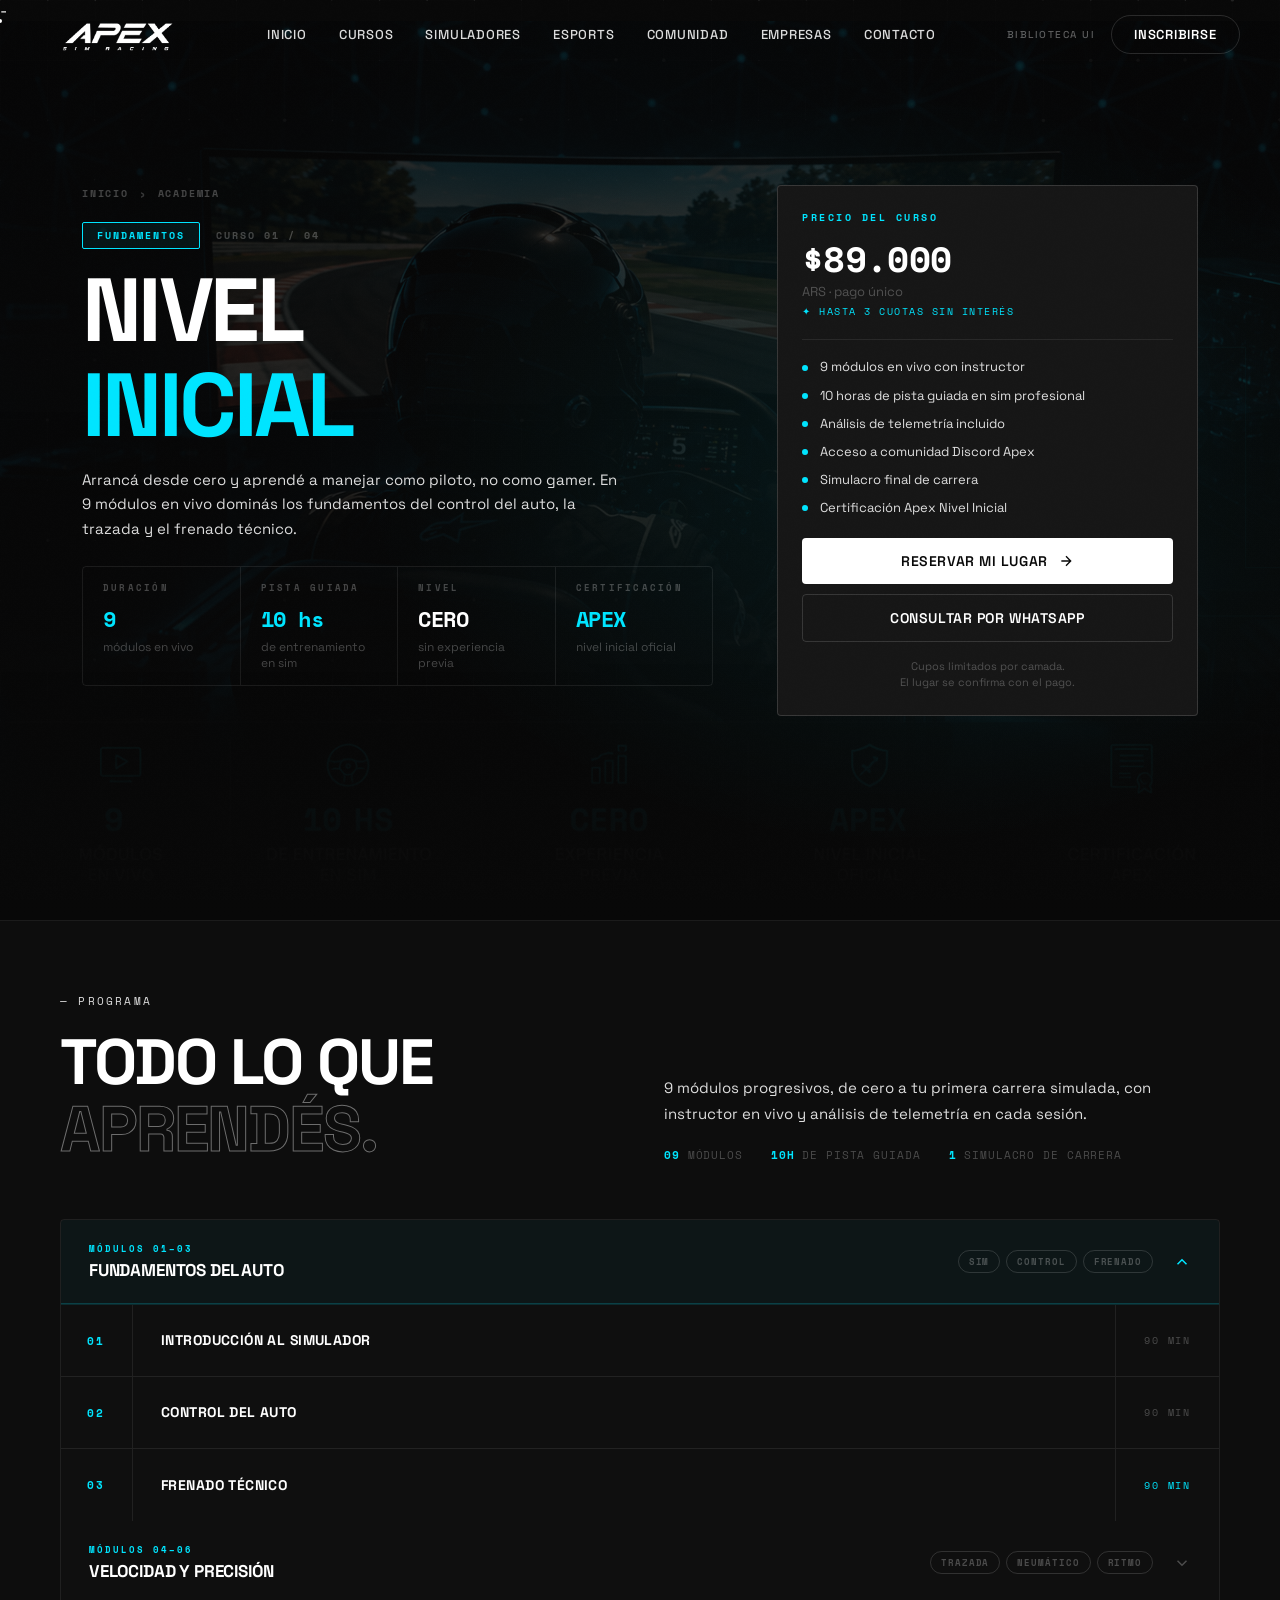
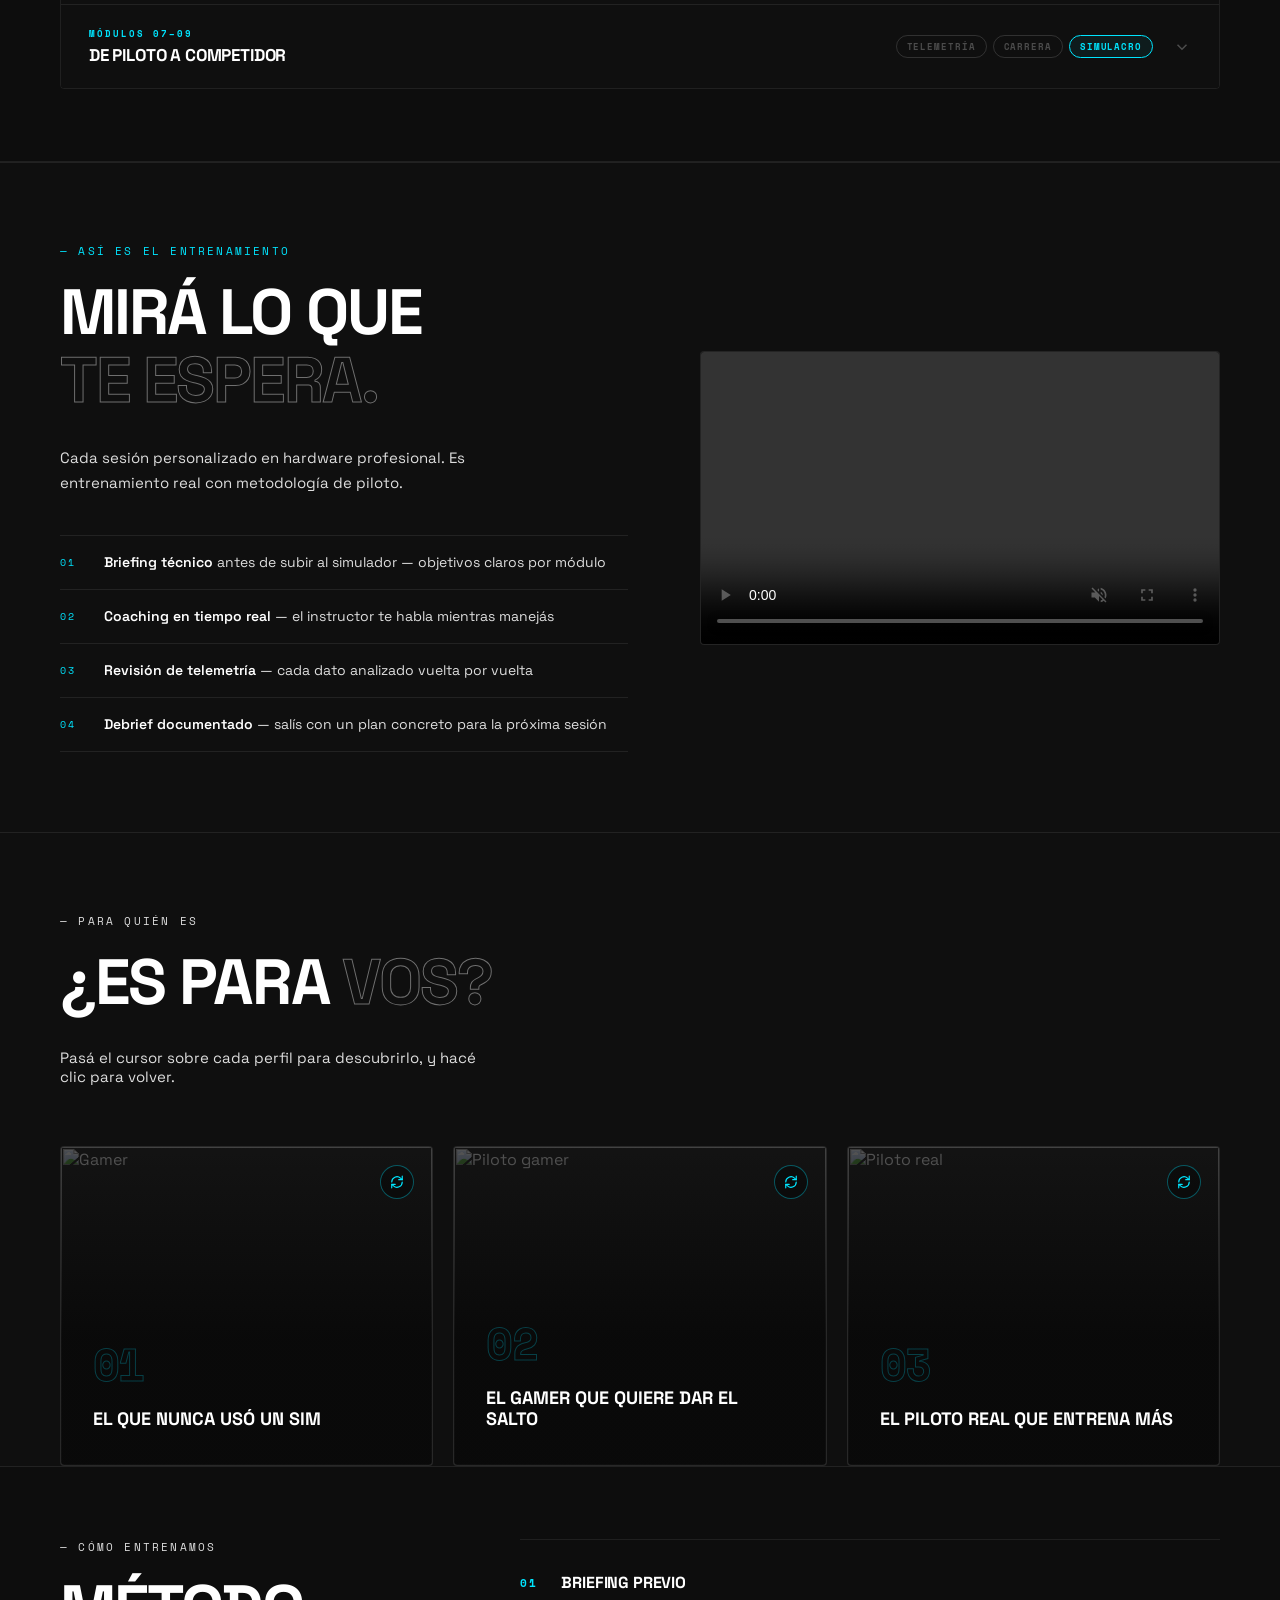
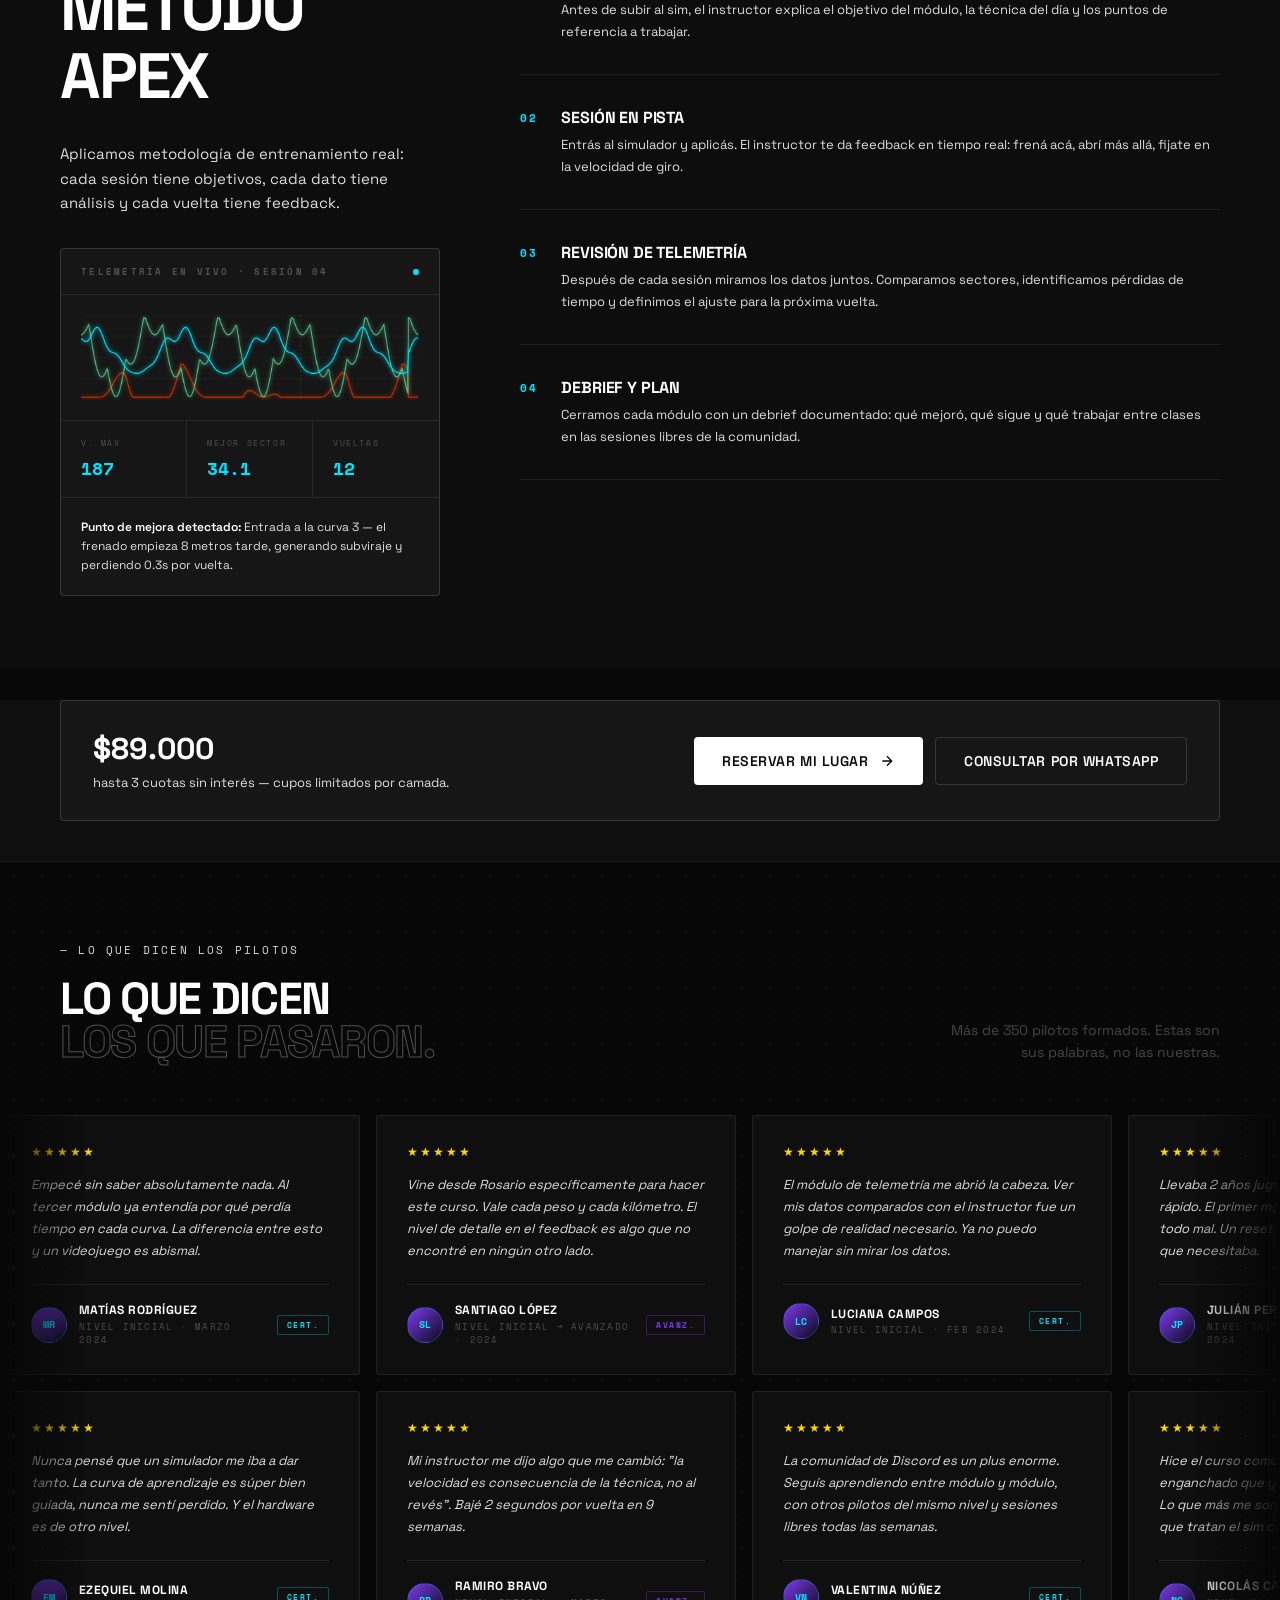
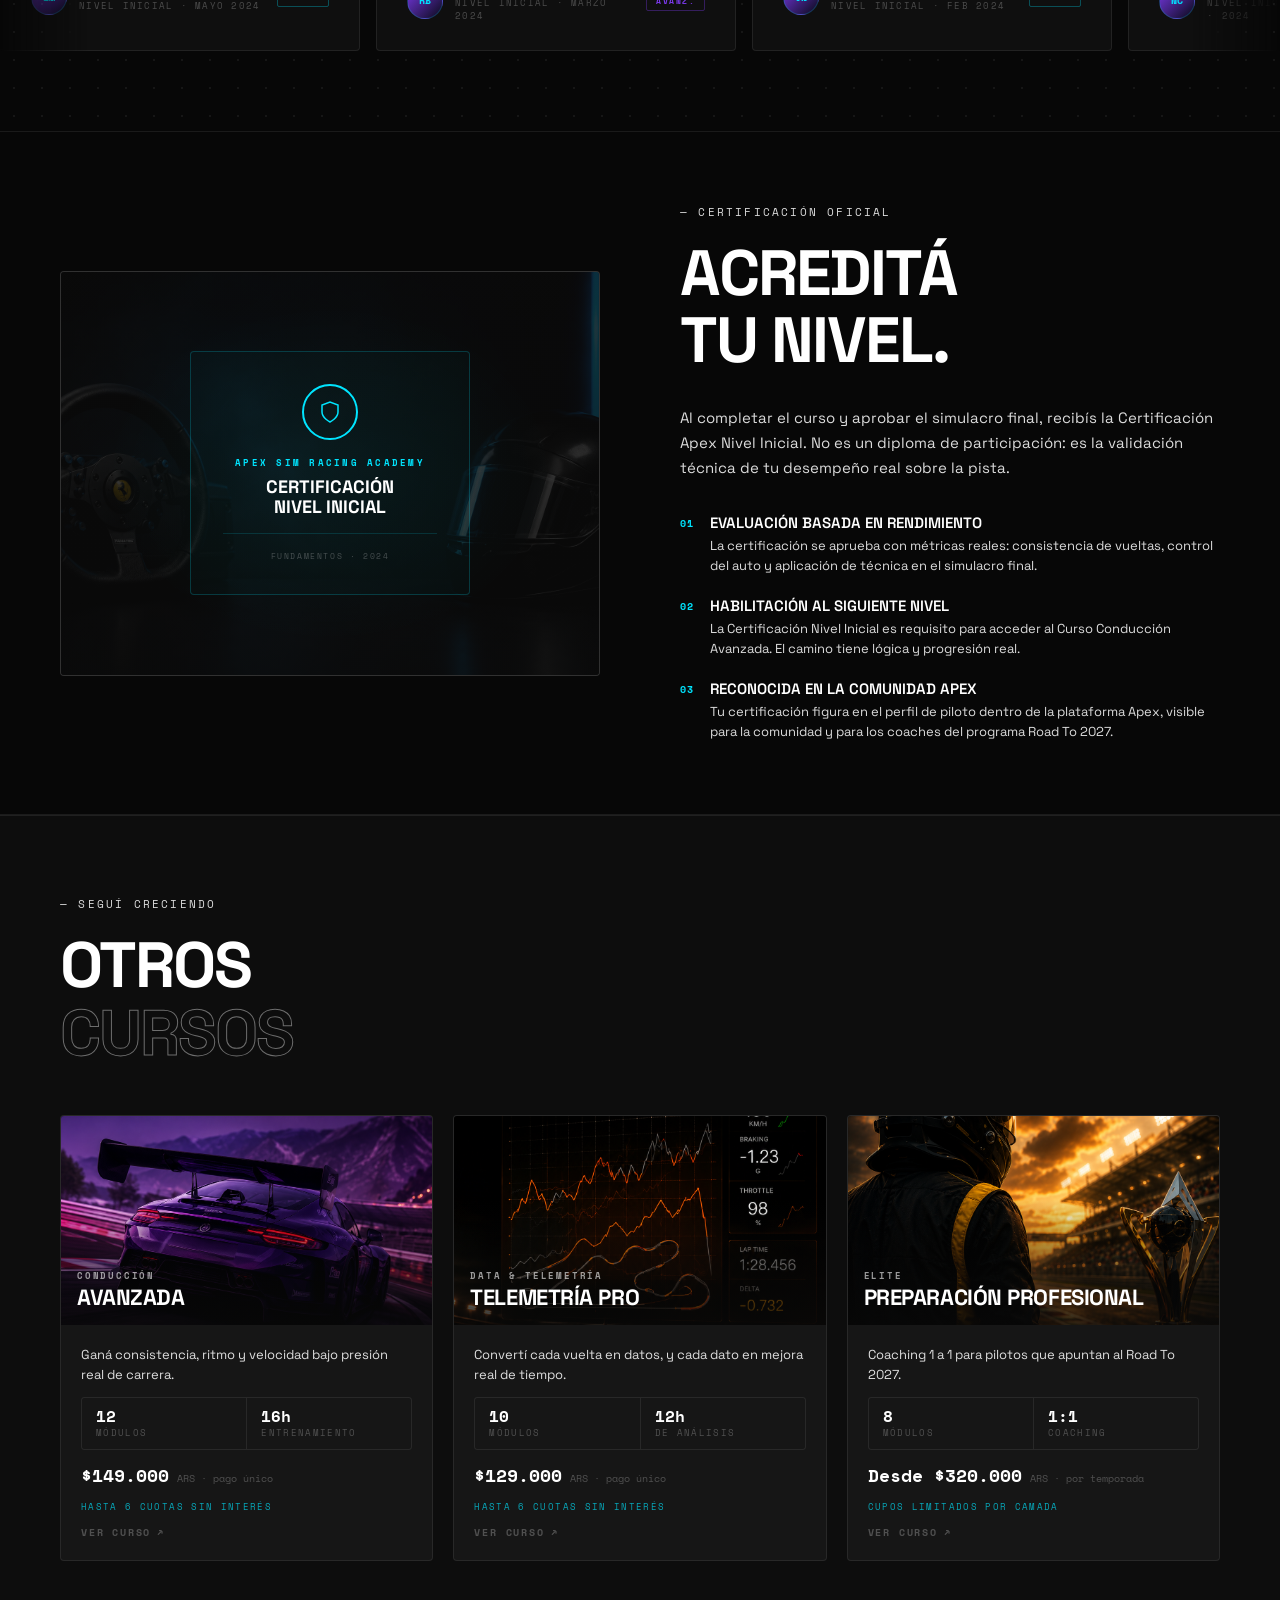
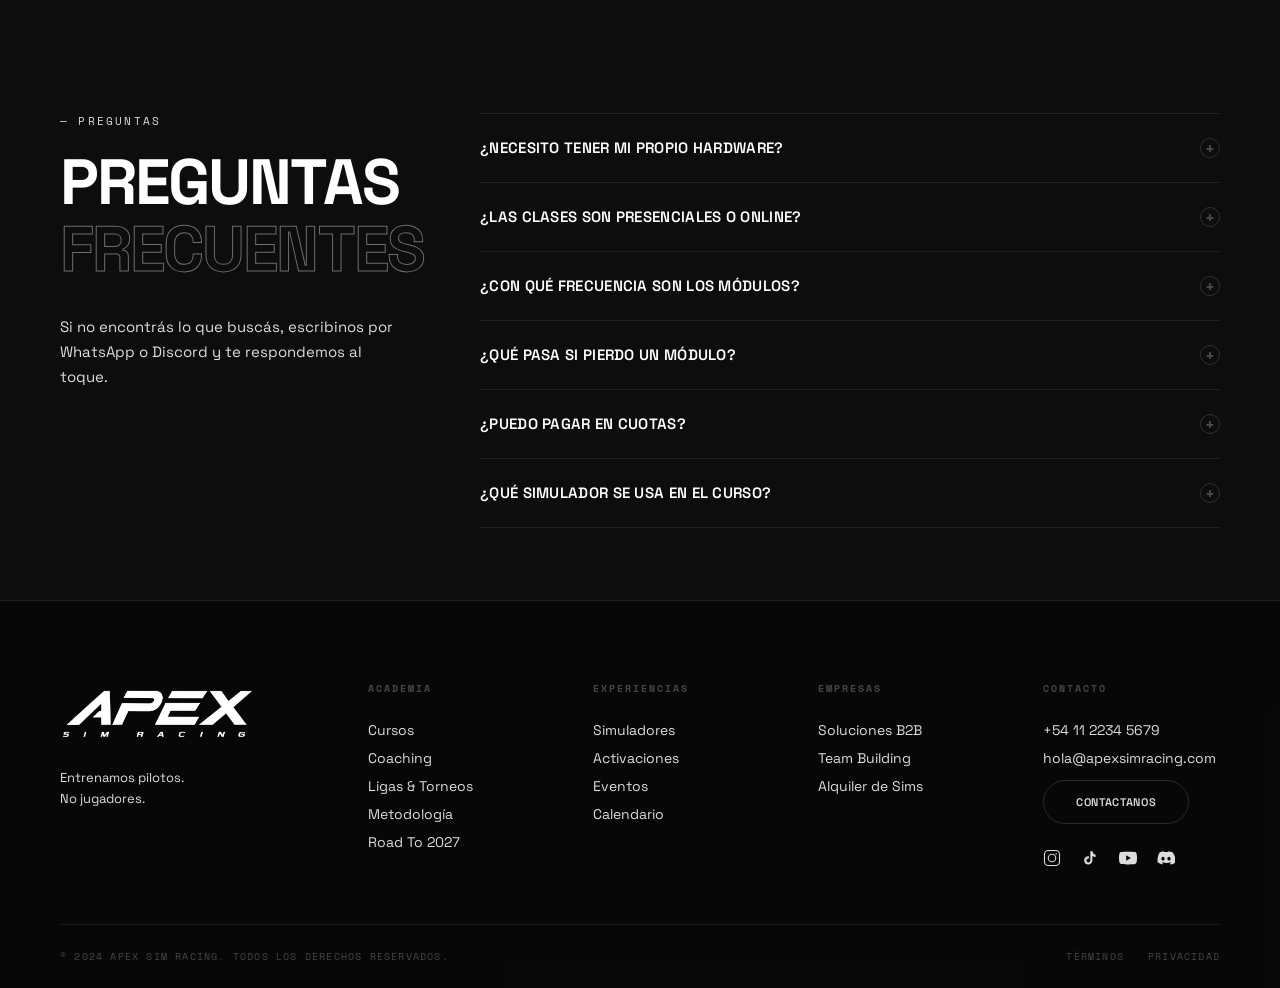
==== commit e13b62a0: "v6" ====
--- a/curso-nivel-inicial-detalle.html
+++ b/curso-nivel-inicial-detalle.html
@@ -1174,7 +1174,7 @@
       .cursor, .cursor-dot { display: none; }
 
       /* ── Navbar ── */
-      .nav-inner { padding: 0 20px; gap: 12px; }
+      .nav-inner { padding: 0 20px; gap: 12px; justify-content: space-between; }
       .nav-logo .disc-car-img { height: 50px; }
       .nav-links { display: none; }
       .nav-actions { gap: 10px; }
@@ -1185,7 +1185,7 @@
       .section { padding: 60px 0; }
       .section-inner { padding: 0 20px; }
       .section-tag { font-size: 9px; margin-bottom: 10px; }
-      .section-title { font-size: clamp(28px, 8vw, 44px); line-height: 1.05; margin-bottom: 20px; }
+      .section-title { font-size: clamp(34px, 10vw, 52px); line-height: 1.05; margin-bottom: 20px; }
 
       /* ── Hero ── */
       .course-hero { min-height: 100svh; justify-content: flex-end; }
@@ -1195,7 +1195,7 @@
       .precio-card { position: static !important; width: 100%; padding: 20px; margin-bottom: 0; }
       .course-breadcrumb { font-size: 9px; margin-bottom: 14px; }
       .course-tag-row { margin-bottom: 10px; }
-      .course-title { font-size: clamp(44px, 12vw, 68px); margin-bottom: 14px; }
+      .course-title { font-size: clamp(48px, 14vw, 76px); margin-bottom: 14px; }
       .course-hero-desc { font-size: 13px; margin-bottom: 16px; }
 
       /* Stats: scroll horizontal */
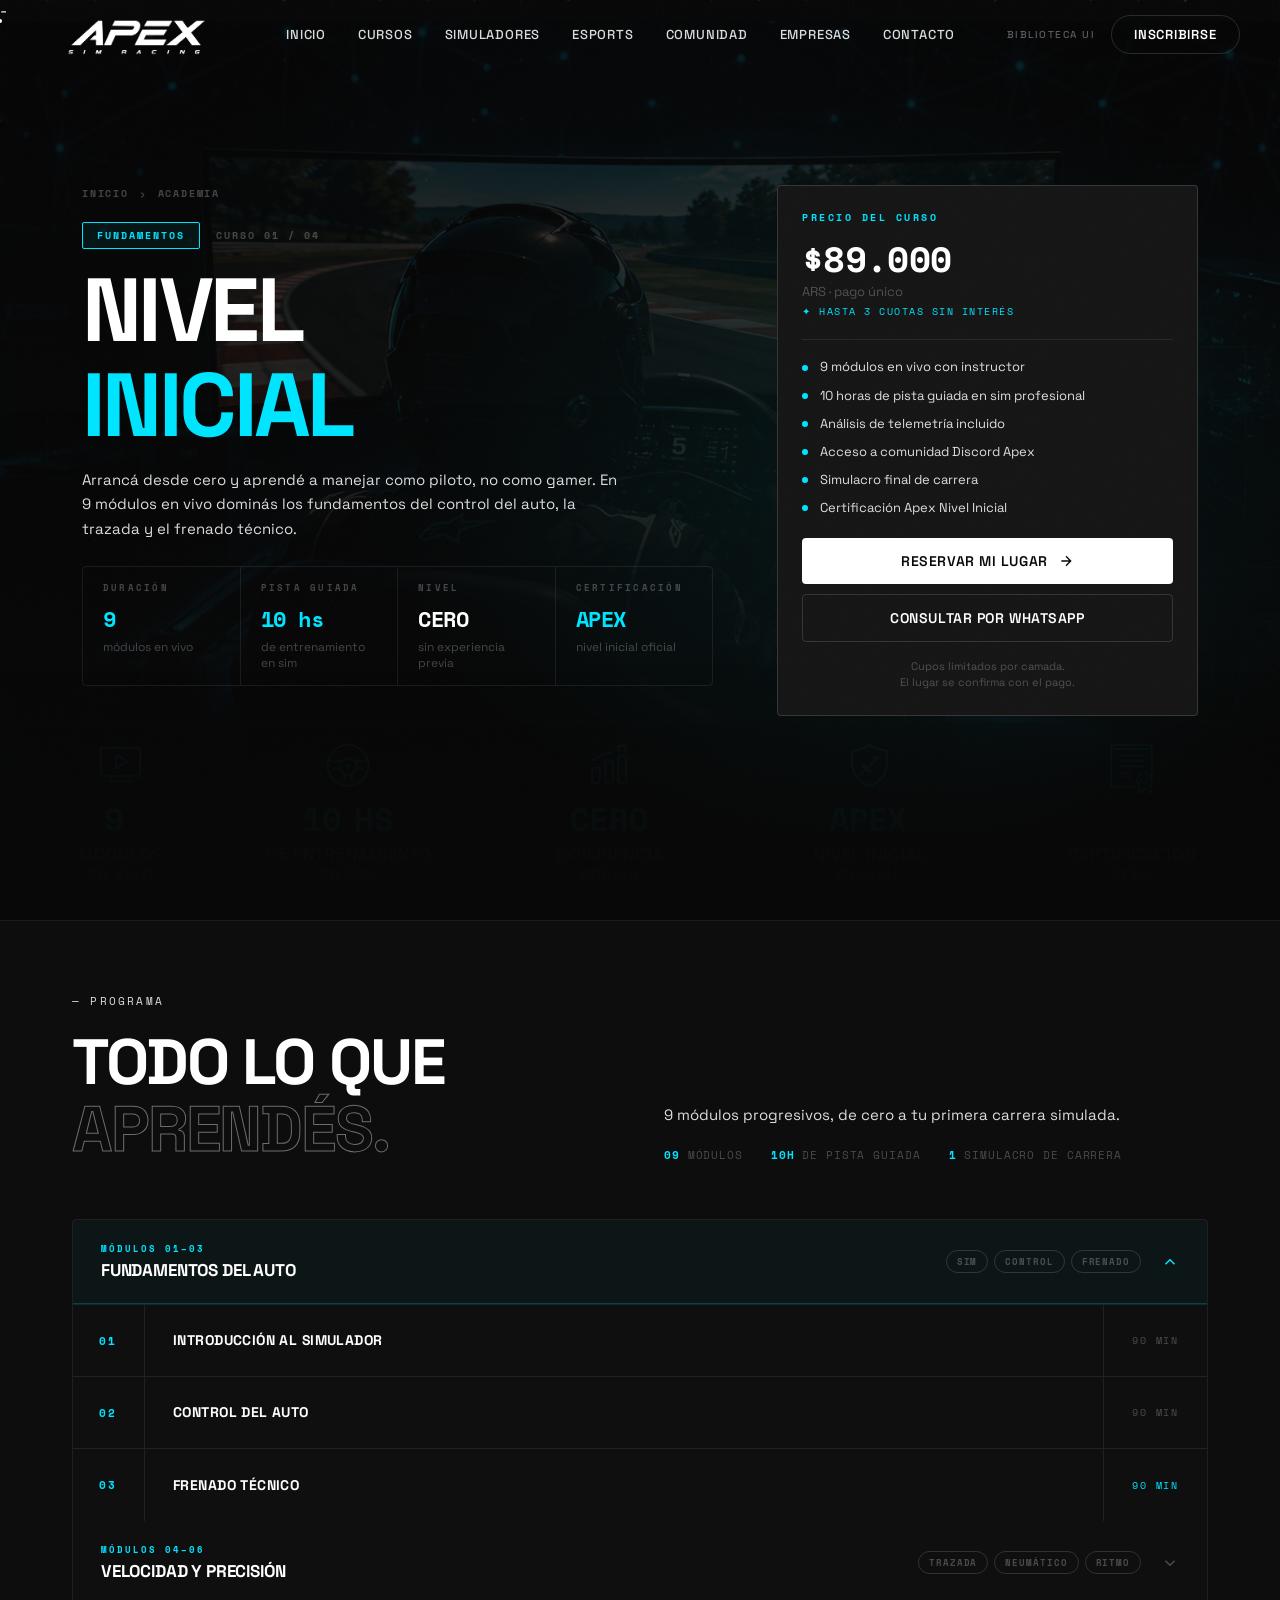
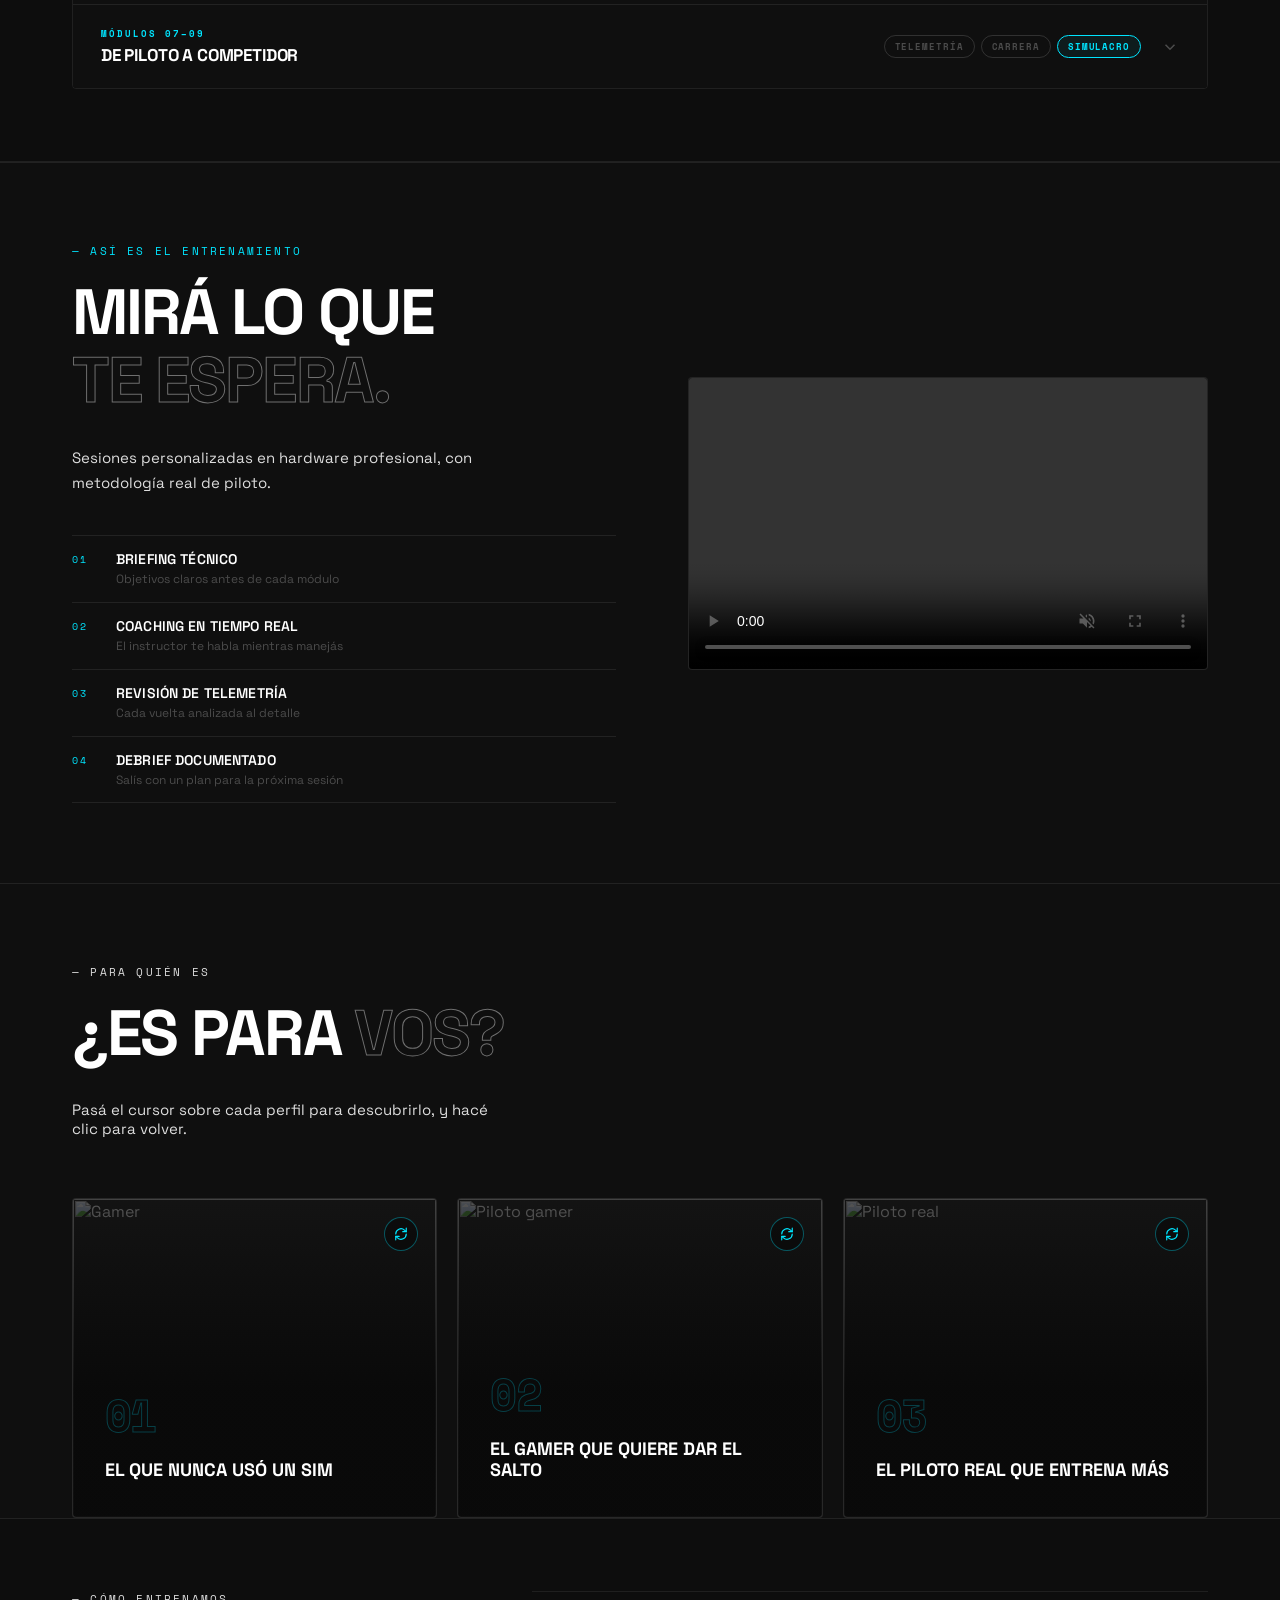
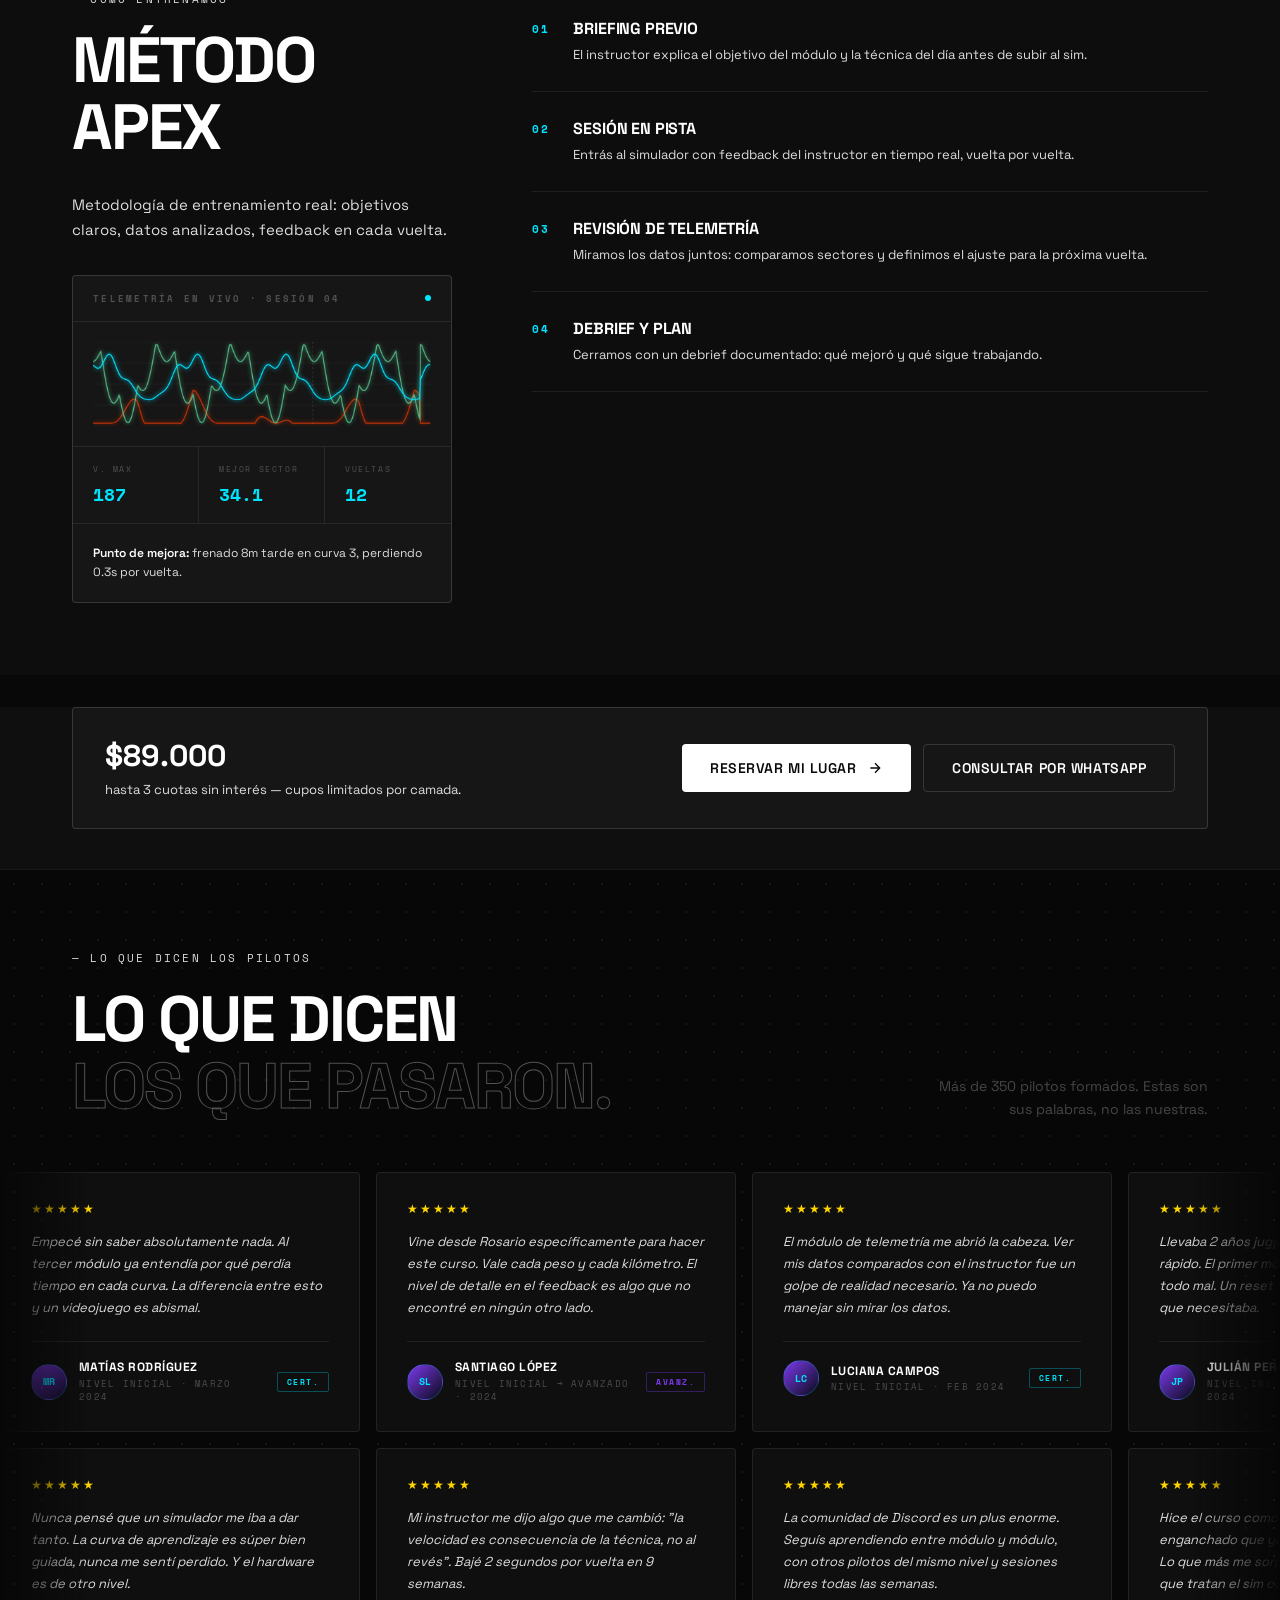
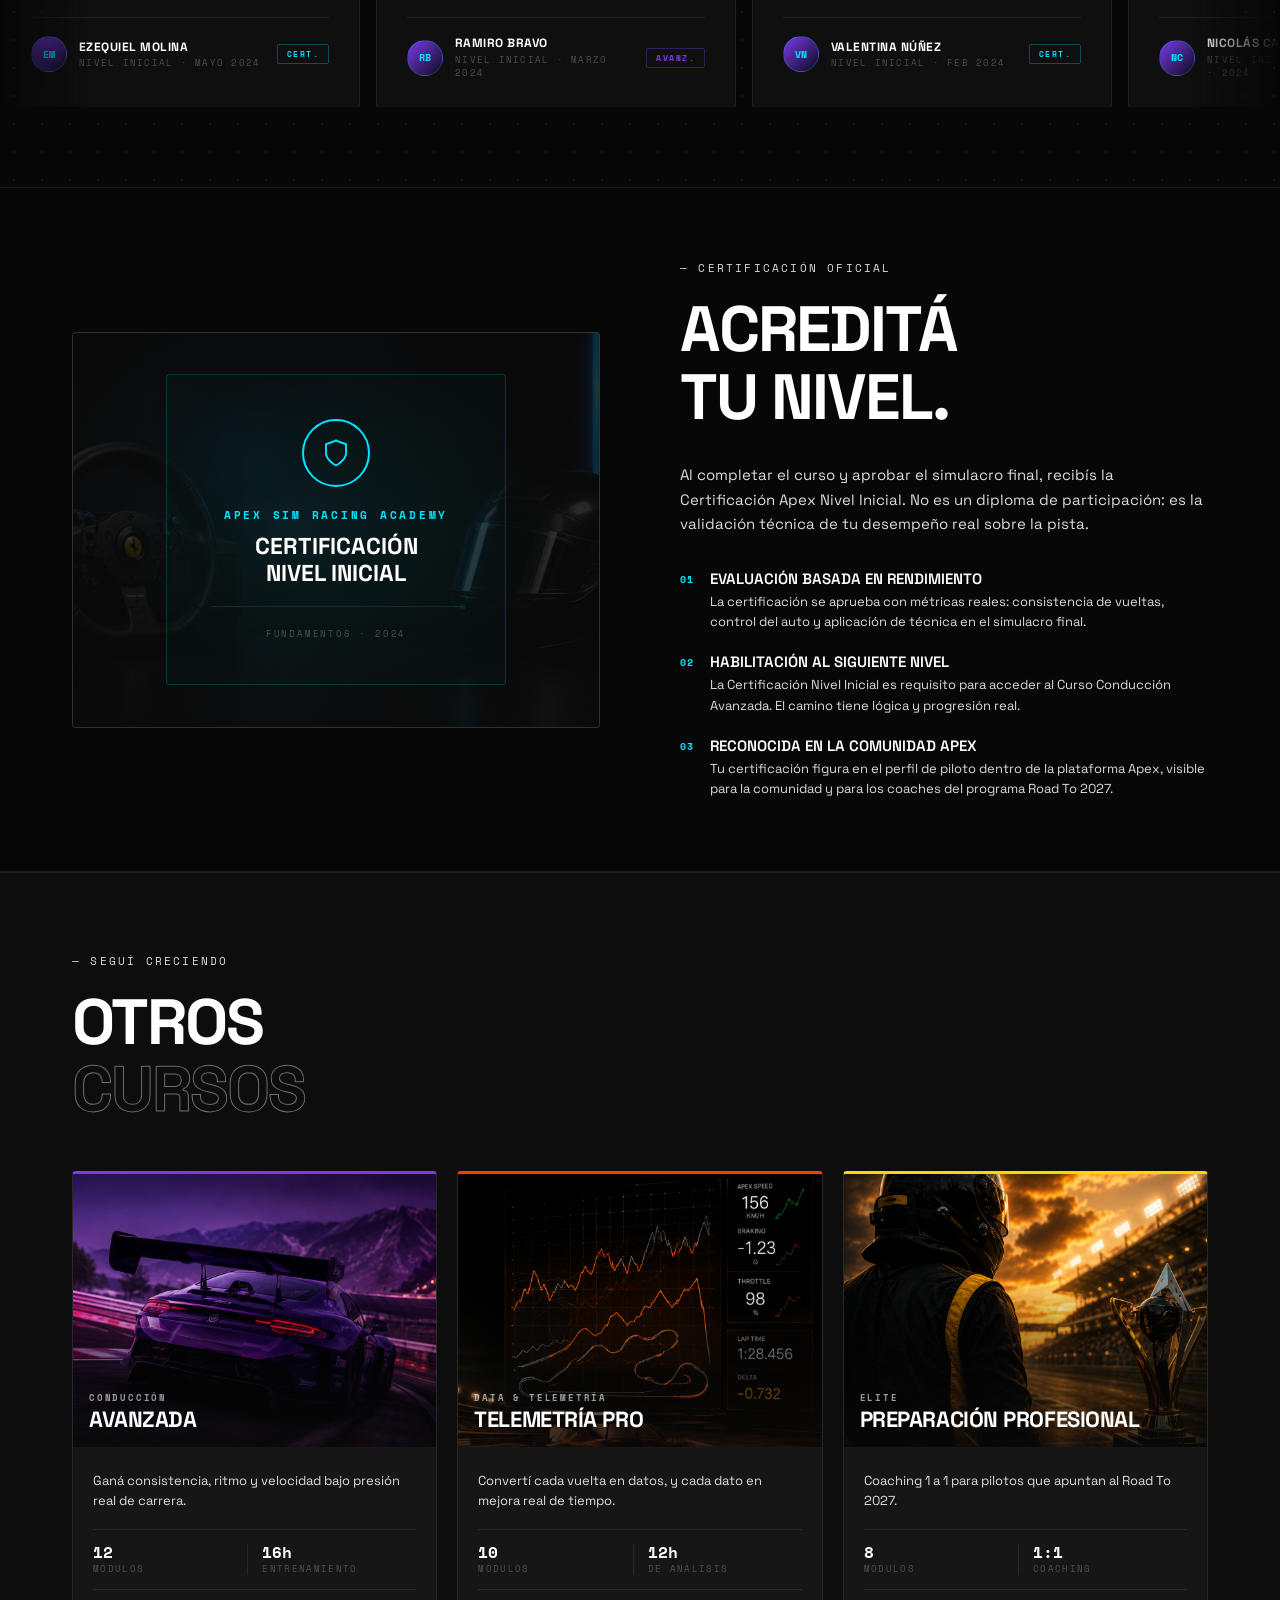
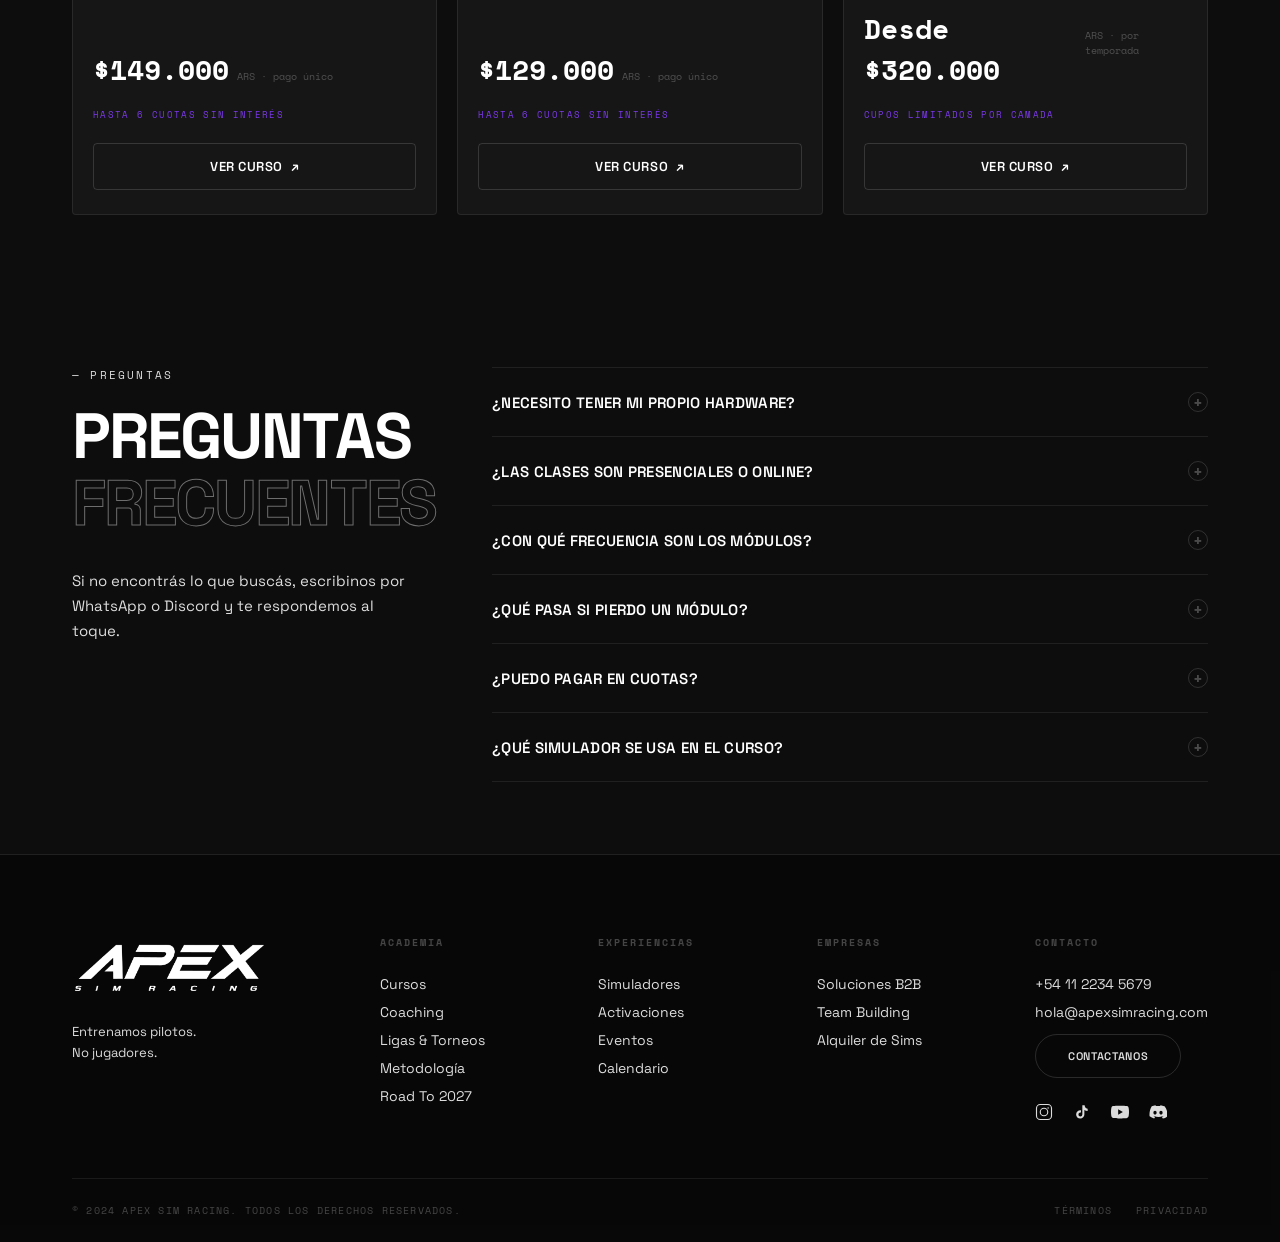
==== commit 898e33fe: "v7" ====
--- a/curso-nivel-inicial-detalle.html
+++ b/curso-nivel-inicial-detalle.html
@@ -100,7 +100,7 @@
       height: 100%; padding: 0 40px; gap: 40px;
     }
     .nav-logo { display: flex; align-items: center; gap: 10px; flex-shrink: 0; }
-    .nav-logo .disc-car-img { display: flex; align-items: center; height: 90px; }
+    .nav-logo .disc-car-img { display: flex; align-items: center; height: 112px; }
     .nav-logo .disc-car-img img { height: 100%; width: auto; max-width: none; display: block; }
     .nav-logo-text {
       font-family: var(--mono); font-size: 14px; font-weight: 700;
@@ -155,7 +155,7 @@
 
     /* ── SECTION GLOBALS ── */
     .section { position: relative; padding: 72px 0; overflow: hidden; }
-    .section-inner { max-width: 1280px; margin: 0 auto; padding: 0 60px; }
+    .section-inner { max-width: 1280px; margin: 0 auto; padding: 0 72px; }
     .section-tag {
       font-family: var(--mono); font-size: 11px; font-weight: 400;
       letter-spacing: 0.2em; color: var(--muted); text-transform: uppercase;
@@ -221,7 +221,7 @@
 
     .course-hero-inner {
       max-width: 1280px; margin: 0 auto;
-      padding: 0 60px; padding-top: calc(var(--nav-h) + 32px);
+      padding: 0 72px; padding-top: calc(var(--nav-h) + 32px);
       position: relative; z-index: 2;
     }
     .course-hero-grid {
@@ -502,7 +502,7 @@
       margin-bottom: 56px;
     }
     .programa-header .section-title { margin-bottom: 0; }
-    .programa-intro { font-size: 15px; line-height: 1.75; color: var(--muted); }
+    .programa-intro { font-size: 15px; line-height: 1.6; color: var(--muted); }
     .programa-meta {
       display: flex; gap: 28px; margin-top: 20px;
       font-family: var(--mono); font-size: 11px; letter-spacing: 0.08em;
@@ -731,7 +731,7 @@
     .metodo-steps { display: flex; flex-direction: column; gap: 0; }
     .metodo-step {
       display: flex; gap: 24px;
-      padding: 32px 0; border-bottom: 1px solid var(--border);
+      padding: 26px 0; border-bottom: 1px solid var(--border);
       position: relative;
     }
     .metodo-step:first-child { border-top: 1px solid var(--border); }
@@ -743,7 +743,7 @@
       font-size: 16px; font-weight: 700; text-transform: uppercase;
       color: var(--white); margin-bottom: 6px; letter-spacing: -0.01em;
     }
-    .metodo-step-desc { font-size: 13px; line-height: 1.65; color: var(--muted); }
+    .metodo-step-desc { font-size: 13px; line-height: 1.55; color: var(--muted); }
 
     /* Telemetría decorativa */
     .metodo-visual {
@@ -814,29 +814,29 @@
       z-index: 1;
     }
     .cert-mock {
-      width: 280px; padding: 32px;
+      width: 340px; padding: 44px;
       border: 1px solid rgba(0,229,255,0.2);
       border-radius: 4px; background: rgba(0,229,255,0.02);
       position: relative; z-index: 1; text-align: center;
     }
     .cert-mock-badge {
-      width: 56px; height: 56px; border-radius: 50%;
-      border: 2px solid var(--cyan); margin: 0 auto 16px;
+      width: 68px; height: 68px; border-radius: 50%;
+      border: 2px solid var(--cyan); margin: 0 auto 20px;
       display: flex; align-items: center; justify-content: center;
       color: var(--cyan);
     }
-    .cert-mock-badge svg { width: 24px; height: 24px; }
+    .cert-mock-badge svg { width: 30px; height: 30px; }
     .cert-mock-title {
-      font-family: var(--mono); font-size: 9px; font-weight: 700;
-      letter-spacing: 0.25em; color: var(--cyan); text-transform: uppercase; margin-bottom: 8px;
+      font-family: var(--mono); font-size: 11px; font-weight: 700;
+      letter-spacing: 0.25em; color: var(--cyan); text-transform: uppercase; margin-bottom: 10px;
     }
     .cert-mock-name {
-      font-size: 18px; font-weight: 700; text-transform: uppercase;
-      color: var(--white); line-height: 1.1; margin-bottom: 16px;
-    }
-    .cert-mock-line { height: 1px; background: rgba(0,229,255,0.15); margin: 16px 0; }
+      font-size: 23px; font-weight: 700; text-transform: uppercase;
+      color: var(--white); line-height: 1.15; margin-bottom: 20px;
+    }
+    .cert-mock-line { height: 1px; background: rgba(0,229,255,0.15); margin: 20px 0; }
     .cert-mock-footer {
-      font-family: var(--mono); font-size: 8px; letter-spacing: 0.2em;
+      font-family: var(--mono); font-size: 9px; letter-spacing: 0.2em;
       color: var(--muted2); text-transform: uppercase;
     }
     .cert-text { }
@@ -932,6 +932,7 @@
     .otros-grid .program-card {
       background: var(--bg3);
       border: 1px solid var(--border);
+      border-top: 3px solid var(--glow, var(--cyan));
       border-radius: 4px;
       display: flex; flex-direction: column;
       overflow: hidden;
@@ -942,11 +943,12 @@
     }
     .otros-grid .program-card:hover {
       border-color: var(--border2);
+      border-top-color: var(--glow, var(--cyan));
       transform: translateY(-4px);
     }
     .otros-grid .card-image-wrap {
       position: relative; overflow: hidden;
-      aspect-ratio: 16/9;
+      aspect-ratio: 4/3;
     }
     .otros-grid .card-image-wrap img {
       width: 100%; height: 100%;
@@ -971,19 +973,21 @@
       color: var(--white); line-height: 1.05;
     }
     .otros-grid .card-info {
-      padding: 20px; display: flex; flex-direction: column; gap: 12px; flex: 1;
+      padding: 24px 20px; display: flex; flex-direction: column; gap: 18px; flex: 1;
     }
     .otros-grid .card-desc {
       font-size: 13px; color: var(--muted); line-height: 1.55;
     }
     .otros-grid .card-specs {
       display: flex; align-items: center; gap: 0;
-      border: 1px solid var(--border); border-radius: 3px; overflow: hidden;
+      border-top: 1px solid var(--border); border-bottom: 1px solid var(--border);
+      padding: 14px 0;
     }
     .otros-grid .card-spec {
-      flex: 1; padding: 10px 14px;
+      flex: 1; padding: 0 14px;
       display: flex; flex-direction: column; gap: 2px;
     }
+    .otros-grid .card-spec:first-child { padding-left: 0; }
     .otros-grid .card-spec-divider {
       width: 1px; align-self: stretch; background: var(--border);
     }
@@ -1000,22 +1004,25 @@
       margin-top: auto;
     }
     .otros-grid .price-amount {
-      font-family: var(--mono); font-size: 18px; font-weight: 700; color: var(--white);
+      font-family: var(--mono); font-size: 28px; font-weight: 700; color: var(--white);
     }
     .otros-grid .price-period {
       font-family: var(--mono); font-size: 10px; color: var(--muted2);
     }
     .otros-grid .price-note {
       font-family: var(--mono); font-size: 9px; letter-spacing: 0.15em;
-      text-transform: uppercase; color: var(--cyan); opacity: 0.7;
+      text-transform: uppercase; color: var(--purple);
     }
     .otros-grid .card-link {
-      font-family: var(--mono); font-size: 10px; font-weight: 700;
-      letter-spacing: 0.18em; text-transform: uppercase;
-      color: var(--muted2); transition: color .2s;
-      display: inline-flex; align-items: center; gap: 6px;
-    }
-    .otros-grid .program-card:hover .card-link { color: var(--white); }
+      font-family: var(--font); font-size: 13px; font-weight: 600;
+      letter-spacing: 0.04em; text-transform: uppercase;
+      color: var(--white);
+      display: flex; align-items: center; justify-content: center; gap: 8px;
+      border: 1px solid var(--border2); border-radius: 4px;
+      padding: 14px; margin-top: 4px;
+      transition: border-color .25s, background .25s, color .25s;
+    }
+    .otros-grid .program-card:hover .card-link { background: var(--white); border-color: var(--white); color: var(--bg); }
     .otros-grid .card-glow {
       position: absolute; inset: 0; pointer-events: none;
       background: radial-gradient(ellipse 80% 50% at 50% 100%, color-mix(in srgb, var(--glow, #00E5FF) 12%, transparent), transparent 70%);
@@ -1025,7 +1032,7 @@
 
     /* ═══ FOOTER ═══ */
     .footer { background: rgba(8,8,8,0.90); padding: 80px 0 0; }
-    .footer-inner { max-width: 1280px; margin: 0 auto; padding: 0 60px; }
+    .footer-inner { max-width: 1280px; margin: 0 auto; padding: 0 72px; }
     .footer-top {
       display: grid; grid-template-columns: 260px repeat(4, 1fr);
       gap: 48px; padding-bottom: 60px; border-bottom: 1px solid var(--border);
@@ -1092,7 +1099,7 @@
 
     /* ═══ VIDEO SECTION ═══ */
     .video-section { background: var(--bg2); border-top: 1px solid var(--border); border-bottom: 1px solid var(--border); padding: 80px 0; }
-    .video-layout { max-width: 1280px; margin: 0 auto; padding: 0 60px; display: grid; grid-template-columns: 1fr 520px; gap: 72px; align-items: center; }
+    .video-layout { max-width: 1280px; margin: 0 auto; padding: 0 72px; display: grid; grid-template-columns: 1fr 520px; gap: 72px; align-items: center; }
     .video-text .section-tag { color: var(--cyan); }
     
     /* Regla unificada para párrafos de sección y descripciones */
@@ -1108,11 +1115,12 @@
     
     .video-text p { max-width: 440px; margin-bottom: 32px; }
     .video-highlights { display: flex; flex-direction: column; gap: 0; margin-top: 40px; }
-    .vh-item { display: flex; align-items: center; gap: 16px; padding: 16px 0; border-bottom: 1px solid var(--border); }
+    .vh-item { display: flex; align-items: flex-start; gap: 16px; padding: 14px 0; border-bottom: 1px solid var(--border); }
     .vh-item:first-child { border-top: 1px solid var(--border); }
-    .vh-num { font-family: var(--mono); font-size: 10px; letter-spacing: 0.18em; color: var(--cyan); flex-shrink: 0; width: 28px; }
-    .vh-text { font-size: 14px; color: var(--muted); line-height: 1.5; }
-    .vh-text strong { color: var(--white); font-weight: 600; }
+    .vh-num { font-family: var(--mono); font-size: 10px; letter-spacing: 0.18em; color: var(--cyan); flex-shrink: 0; width: 28px; padding-top: 2px; }
+    .vh-body { display: flex; flex-direction: column; gap: 3px; }
+    .vh-title { font-size: 14px; font-weight: 600; color: var(--white); text-transform: uppercase; letter-spacing: 0.01em; }
+    .vh-desc { font-size: 12px; color: var(--muted2); line-height: 1.4; }
     .video-embed-wrap { position: relative; border-radius: 4px; overflow: hidden; border: 1px solid var(--border2); cursor: none; background: #000; }
     .video-embed-wrap::before { content: ''; display: block; padding-top: 56.25%; }
     .video-embed-wrap iframe, .video-embed-wrap video, .video-embed-wrap img.video-thumb { position: absolute; inset: 0; width: 100%; height: 100%; object-fit: cover; border: none; }
@@ -1126,8 +1134,8 @@
 
     /* ═══ TESTIMONIOS CAROUSEL ═══ */
     .testimonios-section { background: rgba(8,8,8,0.97); border-top: 1px solid var(--border); border-bottom: 1px solid var(--border); padding: 80px 0; position: relative; z-index: 1; background-image: radial-gradient(circle, rgba(255,255,255,0.06) 1px, transparent 1px); background-size: 28px 28px; }
-    .testimonios-header { max-width: 1280px; margin: 0 auto 52px; padding: 0 60px; display: flex; align-items: flex-end; justify-content: space-between; gap: 32px; }
-    .testimonios-header h2 { font-size: clamp(28px,3.5vw,48px); font-weight: 700; line-height: .95; letter-spacing: -.03em; text-transform: uppercase; }
+    .testimonios-header { max-width: 1280px; margin: 0 auto 52px; padding: 0 72px; display: flex; align-items: flex-end; justify-content: space-between; gap: 32px; }
+    .testimonios-header h2 { font-size: clamp(36px, 5vw, 64px); font-weight: 700; line-height: 1.05; letter-spacing: -.03em; text-transform: uppercase; }
     .testimonios-header h2 em { font-style: normal; color: transparent; -webkit-text-stroke: 1px rgba(255,255,255,0.3); }
     .testimonios-header p { font-size: 14px; color: var(--muted2); max-width: 280px; line-height: 1.6; text-align: right; }
     .tcarousel-wrap { display: flex; flex-direction: column; gap: 16px; }
@@ -1175,7 +1183,7 @@
 
       /* ── Navbar ── */
       .nav-inner { padding: 0 20px; gap: 12px; justify-content: space-between; }
-      .nav-logo .disc-car-img { height: 50px; }
+      .nav-logo .disc-car-img { height: 62px; }
       .nav-links { display: none; }
       .nav-actions { gap: 10px; }
       .nav-actions .nav-link { display: none; }
@@ -1183,13 +1191,14 @@
 
       /* ── Globals ── */
       .section { padding: 60px 0; }
-      .section-inner { padding: 0 20px; }
+      .section-inner { padding: 0 28px; }
       .section-tag { font-size: 9px; margin-bottom: 10px; }
       .section-title { font-size: clamp(34px, 10vw, 52px); line-height: 1.05; margin-bottom: 20px; }
+      .testimonios-header h2 { font-size: clamp(34px, 10vw, 52px); }
 
       /* ── Hero ── */
       .course-hero { min-height: 100svh; justify-content: flex-end; }
-      .course-hero-inner { padding: 0 20px 0; padding-top: calc(var(--nav-h) + 32px); }
+      .course-hero-inner { padding: 0 28px 0; padding-top: calc(var(--nav-h) + 32px); }
       .course-hero-grid { grid-template-columns: 1fr; gap: 24px; }
       .course-hero-precio { position: static !important; top: auto !important; margin: 0; }
       .precio-card { position: static !important; width: 100%; padding: 20px; margin-bottom: 0; }
@@ -1240,7 +1249,7 @@
       .programa-cta-btns .btn-ghost { width: 100%; justify-content: center; }
 
       /* ── Video ── */
-      .video-layout { grid-template-columns: 1fr; gap: 32px; padding: 0 20px; }
+      .video-layout { grid-template-columns: 1fr; gap: 32px; padding: 0 28px; }
       .video-embed-wrap { width: 100%; max-width: 100%; }
 
       /* ── Metodología ── */
@@ -1250,7 +1259,7 @@
 
       /* ── Testimonios ── */
       .tcard { width: 272px; }
-      .testimonios-header { flex-direction: column; align-items: flex-start; gap: 12px; padding: 0 20px; margin-bottom: 36px; }
+      .testimonios-header { flex-direction: column; align-items: flex-start; gap: 12px; padding: 0 28px; margin-bottom: 36px; }
       .testimonios-header p { text-align: left; font-size: 13px; }
 
       /* ── Certificación ── */
@@ -1267,7 +1276,7 @@
 
       /* ── Footer ── */
       .footer-inner { padding: 0; }
-      .footer-top { grid-template-columns: 1fr 1fr; gap: 28px; padding: 40px 20px; }
+      .footer-top { grid-template-columns: 1fr 1fr; gap: 28px; padding: 40px 28px; }
       .footer-brand { grid-column: 1 / -1; }
       .footer-bottom { flex-direction: column; gap: 10px; text-align: center; padding: 20px; }
       .footer-legal { flex-wrap: wrap; justify-content: center; gap: 12px; }
@@ -1276,14 +1285,15 @@
     /* ── Mobile pequeño (480px) ── */
     @media (max-width: 480px) {
       .section { padding: 48px 0; }
-      .section-inner { padding: 0 16px; }
+      .section-inner { padding: 0 22px; }
       .section-title { font-size: clamp(26px, 9vw, 38px); }
+      .testimonios-header h2 { font-size: clamp(26px, 9vw, 38px); }
 
       .nav-inner { padding: 0 16px; }
       .btn-pill { padding: 7px 12px; font-size: 10px; }
 
       /* Hero */
-      .course-hero-inner { padding: 0 16px; padding-top: calc(var(--nav-h) + 24px); }
+      .course-hero-inner { padding: 0 22px; padding-top: calc(var(--nav-h) + 24px); }
       .course-title { font-size: clamp(38px, 13vw, 56px); }
       .course-hero-desc { font-size: 13px; }
 
@@ -1311,15 +1321,15 @@
       .programa-cta-bar { padding: 16px; }
 
       /* Video */
-      .video-layout { padding: 0 16px; }
+      .video-layout { padding: 0 22px; }
 
       /* Testimonios */
-      .testimonios-header { padding: 0 16px; }
+      .testimonios-header { padding: 0 22px; }
       .tcard { width: 252px; }
 
       /* Cert */
-      .cert-mock { width: 220px; padding: 22px; }
-      .cert-mock-name { font-size: 15px; }
+      .cert-mock { width: 260px; padding: 28px; }
+      .cert-mock-name { font-size: 18px; }
 
       /* FAQ */
       .faq-q { font-size: 13px; padding: 16px 0; }
@@ -1330,7 +1340,7 @@
       .metodo-step { gap: 14px; padding: 18px 0; }
 
       /* Footer */
-      .footer-top { grid-template-columns: 1fr; padding: 0 16px 36px; gap: 0; }
+      .footer-top { grid-template-columns: 1fr; padding: 0 22px 36px; gap: 0; }
       .footer-brand { grid-column: 1; margin-bottom: 32px; }
       .footer-col { border-bottom: 1px solid rgba(255,255,255,0.1); }
       .footer-col:last-child { border-bottom: none; }
@@ -1348,6 +1358,14 @@
       .footer-col .footer-socials { display: none; }
       .footer-col.open .footer-socials { display: flex; margin-top: 16px; margin-bottom: 24px; }
       .footer-col.open .footer-socials a { display: inline-flex; padding-bottom: 0; }
+
+      /* Contacto: siempre desplegada, sin acordeón */
+      .footer-col--contact h5 { cursor: default; }
+      .footer-col--contact h5::after { display: none; }
+      .footer-col--contact a { display: block; padding-bottom: 16px; margin-bottom: 0; }
+      .footer-col--contact a.btn-pill { display: inline-flex; padding: 12px 28px; font-size: 11px; margin-bottom: 24px; }
+      .footer-col--contact .footer-socials { display: flex; margin-top: 16px; margin-bottom: 24px; }
+      .footer-col--contact .footer-socials a { display: inline-flex; padding-bottom: 0; }
       .footer-bottom { padding: 16px; }
     }
 
@@ -1842,7 +1860,7 @@
           <h2 class="section-title">TODO LO QUE<br><em>APRENDÉS.</em></h2>
         </div>
         <div>
-          <p class="programa-intro">9 módulos progresivos, de cero a tu primera carrera simulada, con instructor en vivo y análisis de telemetría en cada sesión.</p>
+          <p class="programa-intro">9 módulos progresivos, de cero a tu primera carrera simulada.</p>
           <div class="programa-meta">
             <span><strong>09</strong> módulos</span>
             <span><strong>10h</strong> de pista guiada</span>
@@ -1878,7 +1896,7 @@
                 <span class="programa-num">01</span>
                 <div class="programa-card-body">
                   <div class="programa-card-title">Introducción al Simulador</div>
-                  <div class="programa-card-desc">Hardware, configuración óptima y conceptos básicos de la interfaz de telemetría.</div>
+                  <div class="programa-card-desc">Hardware, configuración óptima y la interfaz de telemetría.</div>
                 </div>
                 <div class="programa-card-dur">90 min</div>
               </div>
@@ -1886,7 +1904,7 @@
                 <span class="programa-num">02</span>
                 <div class="programa-card-body">
                   <div class="programa-card-title">Control del Auto</div>
-                  <div class="programa-card-desc">Sentí el auto: grip, límites del neumático y peso del vehículo en movimiento.</div>
+                  <div class="programa-card-desc">Grip, límites del neumático y peso del auto en movimiento.</div>
                 </div>
                 <div class="programa-card-dur">90 min</div>
               </div>
@@ -1894,7 +1912,7 @@
                 <span class="programa-num">03</span>
                 <div class="programa-card-body">
                   <div class="programa-card-title">Frenado Técnico</div>
-                  <div class="programa-card-desc">Trail braking y puntos de frenado de referencia. Ahí se ganan y pierden décimas.</div>
+                  <div class="programa-card-desc">Trail braking y puntos de frenado. Ahí se ganan y pierden décimas.</div>
                 </div>
                 <div class="programa-card-dur">90 min</div>
               </div>
@@ -1926,7 +1944,7 @@
                 <span class="programa-num">04</span>
                 <div class="programa-card-body">
                   <div class="programa-card-title">Trazada y Geometría</div>
-                  <div class="programa-card-desc">Construí trazadas eficientes curva por curva, más allá de la línea obvia.</div>
+                  <div class="programa-card-desc">Trazadas eficientes curva por curva, más allá de lo obvio.</div>
                 </div>
                 <div class="programa-card-dur">90 min</div>
               </div>
@@ -1934,7 +1952,7 @@
                 <span class="programa-num">05</span>
                 <div class="programa-card-body">
                   <div class="programa-card-title">Gestión del Neumático</div>
-                  <div class="programa-card-desc">Calentamiento, degradado y ajuste de estilo de manejo para cuidar las gomas.</div>
+                  <div class="programa-card-desc">Calentamiento, degradado y estilo de manejo para cuidar las gomas.</div>
                 </div>
                 <div class="programa-card-dur">90 min</div>
               </div>
@@ -1982,7 +2000,7 @@
                 <span class="programa-num">08</span>
                 <div class="programa-card-body">
                   <div class="programa-card-title">Nociones de Carrera</div>
-                  <div class="programa-card-desc">Largadas, safety car, posicionamiento y racecraft básico para debutantes.</div>
+                  <div class="programa-card-desc">Largadas, safety car y racecraft básico para debutantes.</div>
                 </div>
                 <div class="programa-card-dur">90 min</div>
               </div>
@@ -2011,23 +2029,35 @@
       <div class="video-text">
         <span class="section-tag">— ASÍ ES EL ENTRENAMIENTO</span>
         <h2 class="section-title">MIRÁ LO QUE<br><em>TE ESPERA.</em></h2>
-        <p>Cada sesión personalizado en hardware profesional. Es entrenamiento real con metodología de piloto.</p>
+        <p>Sesiones personalizadas en hardware profesional, con metodología real de piloto.</p>
         <div class="video-highlights">
           <div class="vh-item">
             <span class="vh-num">01</span>
-            <span class="vh-text"><strong>Briefing técnico</strong> antes de subir al simulador — objetivos claros por módulo</span>
+            <div class="vh-body">
+              <span class="vh-title">Briefing técnico</span>
+              <span class="vh-desc">Objetivos claros antes de cada módulo</span>
+            </div>
           </div>
           <div class="vh-item">
             <span class="vh-num">02</span>
-            <span class="vh-text"><strong>Coaching en tiempo real</strong> — el instructor te habla mientras manejás</span>
+            <div class="vh-body">
+              <span class="vh-title">Coaching en tiempo real</span>
+              <span class="vh-desc">El instructor te habla mientras manejás</span>
+            </div>
           </div>
           <div class="vh-item">
             <span class="vh-num">03</span>
-            <span class="vh-text"><strong>Revisión de telemetría</strong> — cada dato analizado vuelta por vuelta</span>
+            <div class="vh-body">
+              <span class="vh-title">Revisión de telemetría</span>
+              <span class="vh-desc">Cada vuelta analizada al detalle</span>
+            </div>
           </div>
           <div class="vh-item">
             <span class="vh-num">04</span>
-            <span class="vh-text"><strong>Debrief documentado</strong> — salís con un plan concreto para la próxima sesión</span>
+            <div class="vh-body">
+              <span class="vh-title">Debrief documentado</span>
+              <span class="vh-desc">Salís con un plan para la próxima sesión</span>
+            </div>
           </div>
         </div>
       </div>
@@ -2037,7 +2067,7 @@
         <img class="video-thumb" src="https://images.unsplash.com/photo-1547394765-185e1e68f34e?w=900&q=85" alt="Simulador de racing profesional Apex" style="display:none;">
         <video
           id="sectionVideo"
-          src="assets/video_curso.mp4"
+          src="assets/video_course1.mp4"
           autoplay
           muted
           loop
@@ -2147,7 +2177,7 @@
           <span class="section-tag">— CÓMO ENTRENAMOS</span>
           <h2 class="section-title">MÉTODO APEX</h2>
           <p style="margin-bottom: 32px;">
-            Aplicamos metodología de entrenamiento real: cada sesión tiene objetivos, cada dato tiene análisis y cada vuelta tiene feedback.
+            Metodología de entrenamiento real: objetivos claros, datos analizados, feedback en cada vuelta.
           </p>
 
           <div class="tele-panel">
@@ -2173,7 +2203,7 @@
               </div>
             </div>
             <div class="tele-info">
-              <strong>Punto de mejora detectado:</strong> Entrada a la curva 3 — el frenado empieza 8 metros tarde, generando subviraje y perdiendo 0.3s por vuelta.
+              <strong>Punto de mejora:</strong> frenado 8m tarde en curva 3, perdiendo 0.3s por vuelta.
             </div>
           </div>
         </div>
@@ -2185,28 +2215,28 @@
               <span class="metodo-step-num">01</span>
               <div>
                 <div class="metodo-step-title">Briefing previo</div>
-                <div class="metodo-step-desc">Antes de subir al sim, el instructor explica el objetivo del módulo, la técnica del día y los puntos de referencia a trabajar.</div>
+                <div class="metodo-step-desc">El instructor explica el objetivo del módulo y la técnica del día antes de subir al sim.</div>
               </div>
             </div>
             <div class="metodo-step">
               <span class="metodo-step-num">02</span>
               <div>
                 <div class="metodo-step-title">Sesión en pista</div>
-                <div class="metodo-step-desc">Entrás al simulador y aplicás. El instructor te da feedback en tiempo real: frená acá, abrí más allá, fijate en la velocidad de giro.</div>
+                <div class="metodo-step-desc">Entrás al simulador con feedback del instructor en tiempo real, vuelta por vuelta.</div>
               </div>
             </div>
             <div class="metodo-step">
               <span class="metodo-step-num">03</span>
               <div>
                 <div class="metodo-step-title">Revisión de telemetría</div>
-                <div class="metodo-step-desc">Después de cada sesión miramos los datos juntos. Comparamos sectores, identificamos pérdidas de tiempo y definimos el ajuste para la próxima vuelta.</div>
+                <div class="metodo-step-desc">Miramos los datos juntos: comparamos sectores y&nbsp;definimos el ajuste para la próxima vuelta.</div>
               </div>
             </div>
             <div class="metodo-step">
               <span class="metodo-step-num">04</span>
               <div>
                 <div class="metodo-step-title">Debrief y plan</div>
-                <div class="metodo-step-desc">Cerramos cada módulo con un debrief documentado: qué mejoró, qué sigue y qué trabajar entre clases en las sesiones libres de la comunidad.</div>
+                <div class="metodo-step-desc">Cerramos con un debrief documentado: qué mejoró y&nbsp;qué sigue trabajando.</div>
               </div>
             </div>
           </div>
@@ -2495,7 +2525,7 @@
           <a href="#">Team Building</a>
           <a href="#">Alquiler de Sims</a>
         </div>
-        <div class="footer-col">
+        <div class="footer-col footer-col--contact">
           <h5>CONTACTO</h5>
           <a href="tel:+541123456789">+54 11 2234 5679</a>
           <a href="mailto:hola@apexsimracing.com">hola@apexsimracing.com</a>
@@ -2924,7 +2954,7 @@
     const mq = window.matchMedia('(max-width: 480px)');
 
     function setup() {
-      const cols = $$('.footer-col');
+      const cols = $$('.footer-col:not(.footer-col--contact)');
       cols.forEach(col => {
         const heading = col.querySelector('h5');
         if (!heading) return;
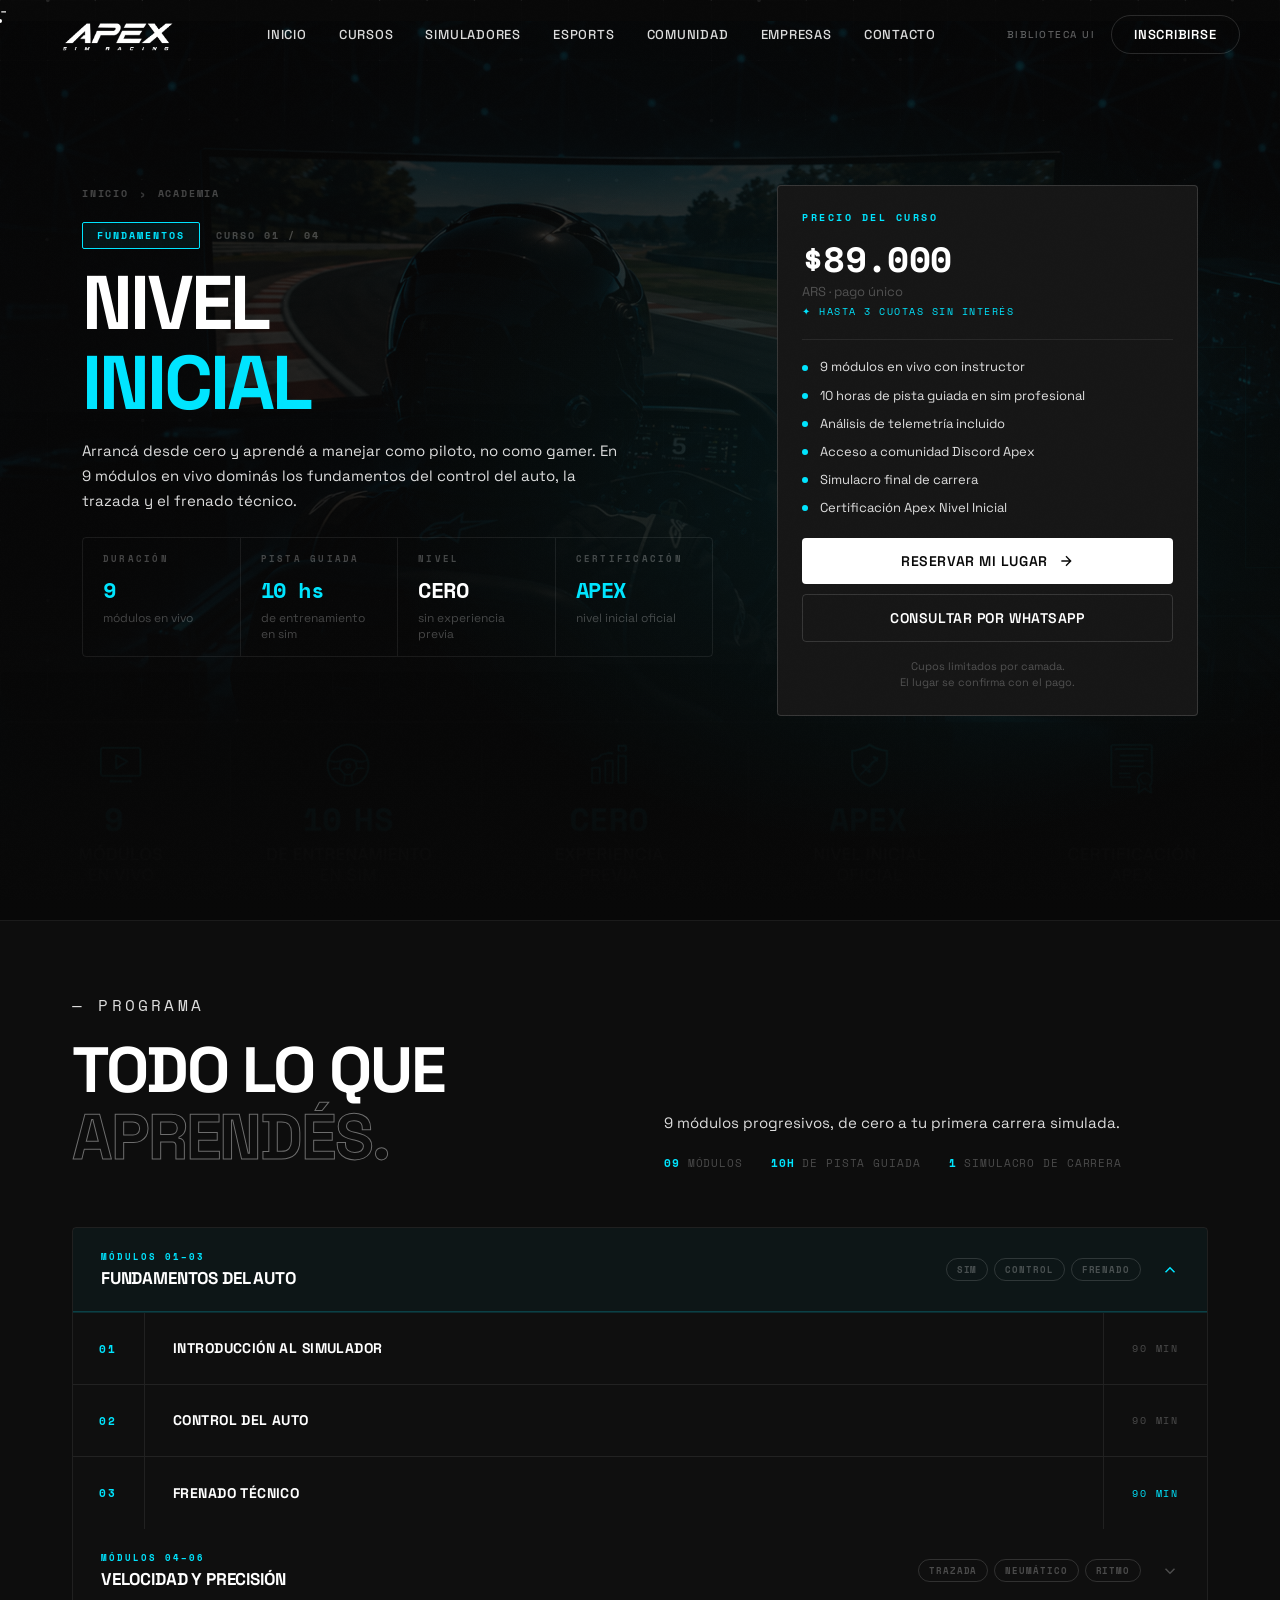
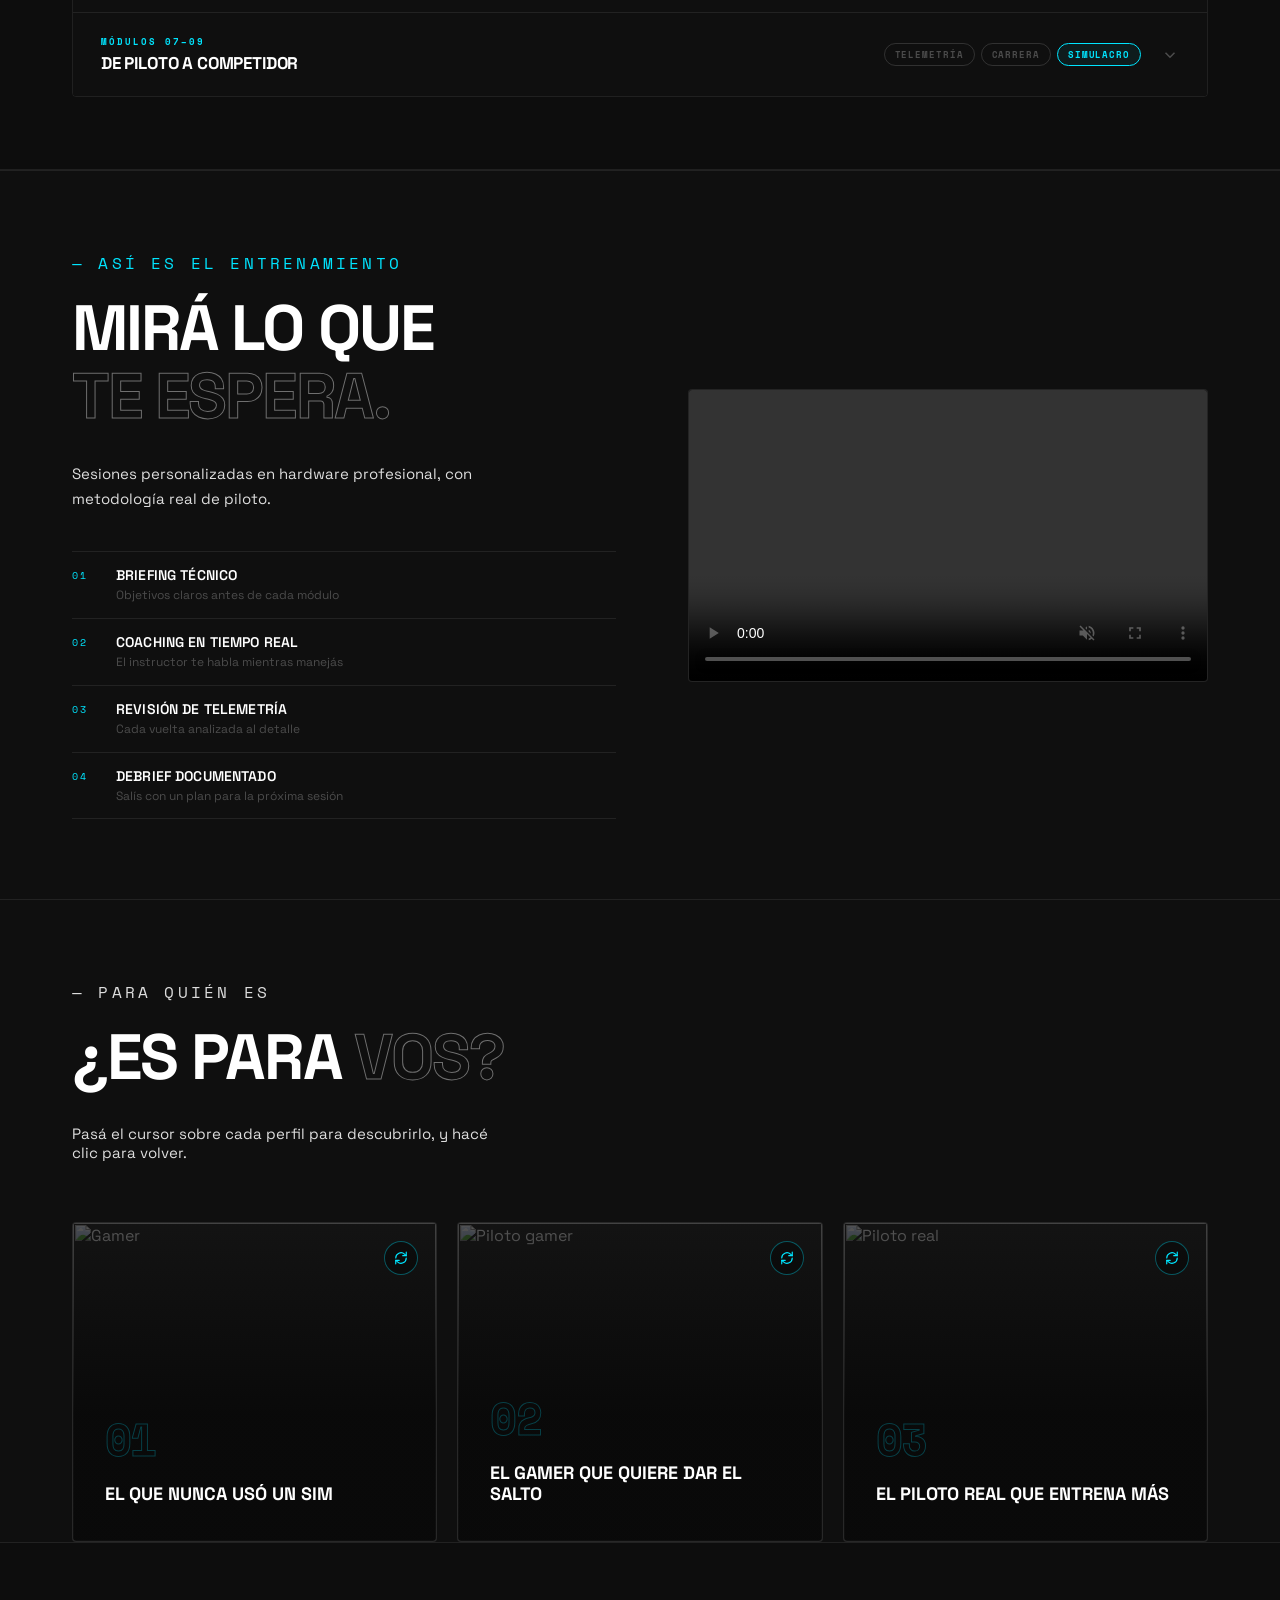
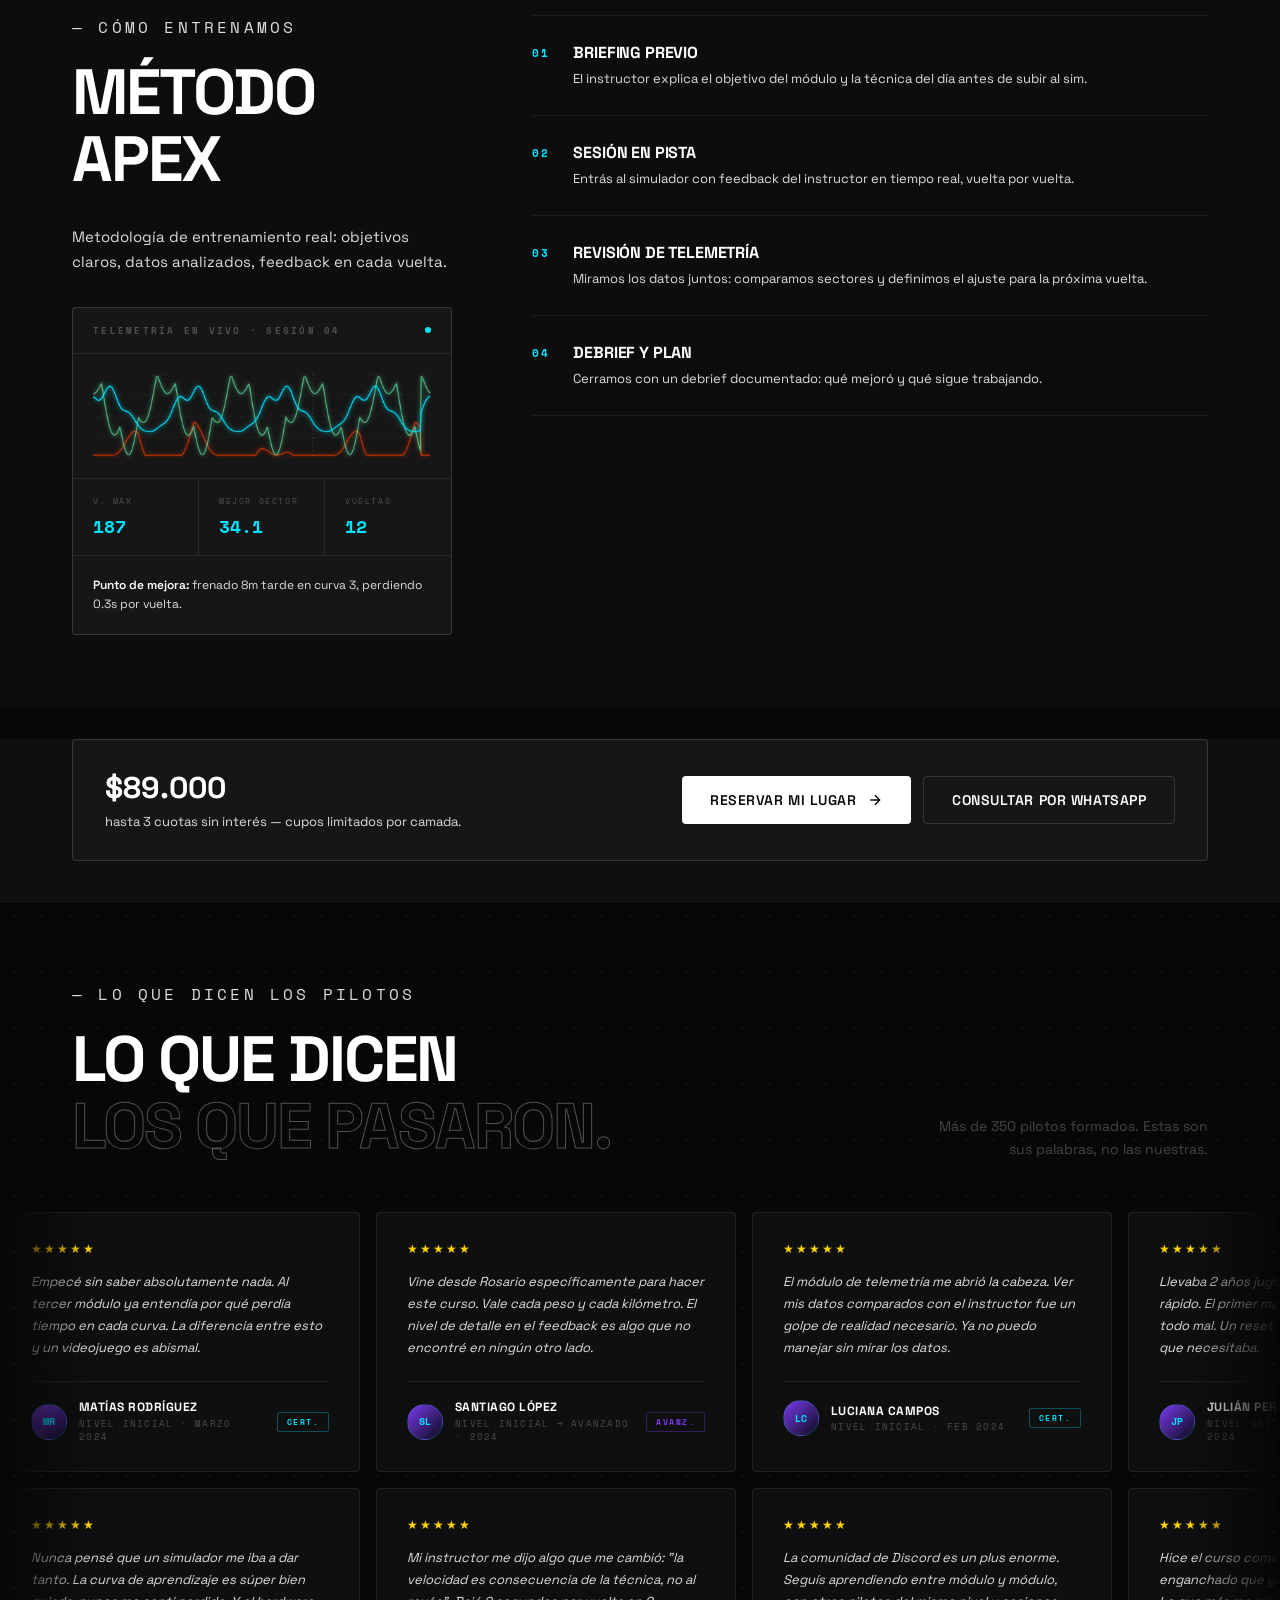
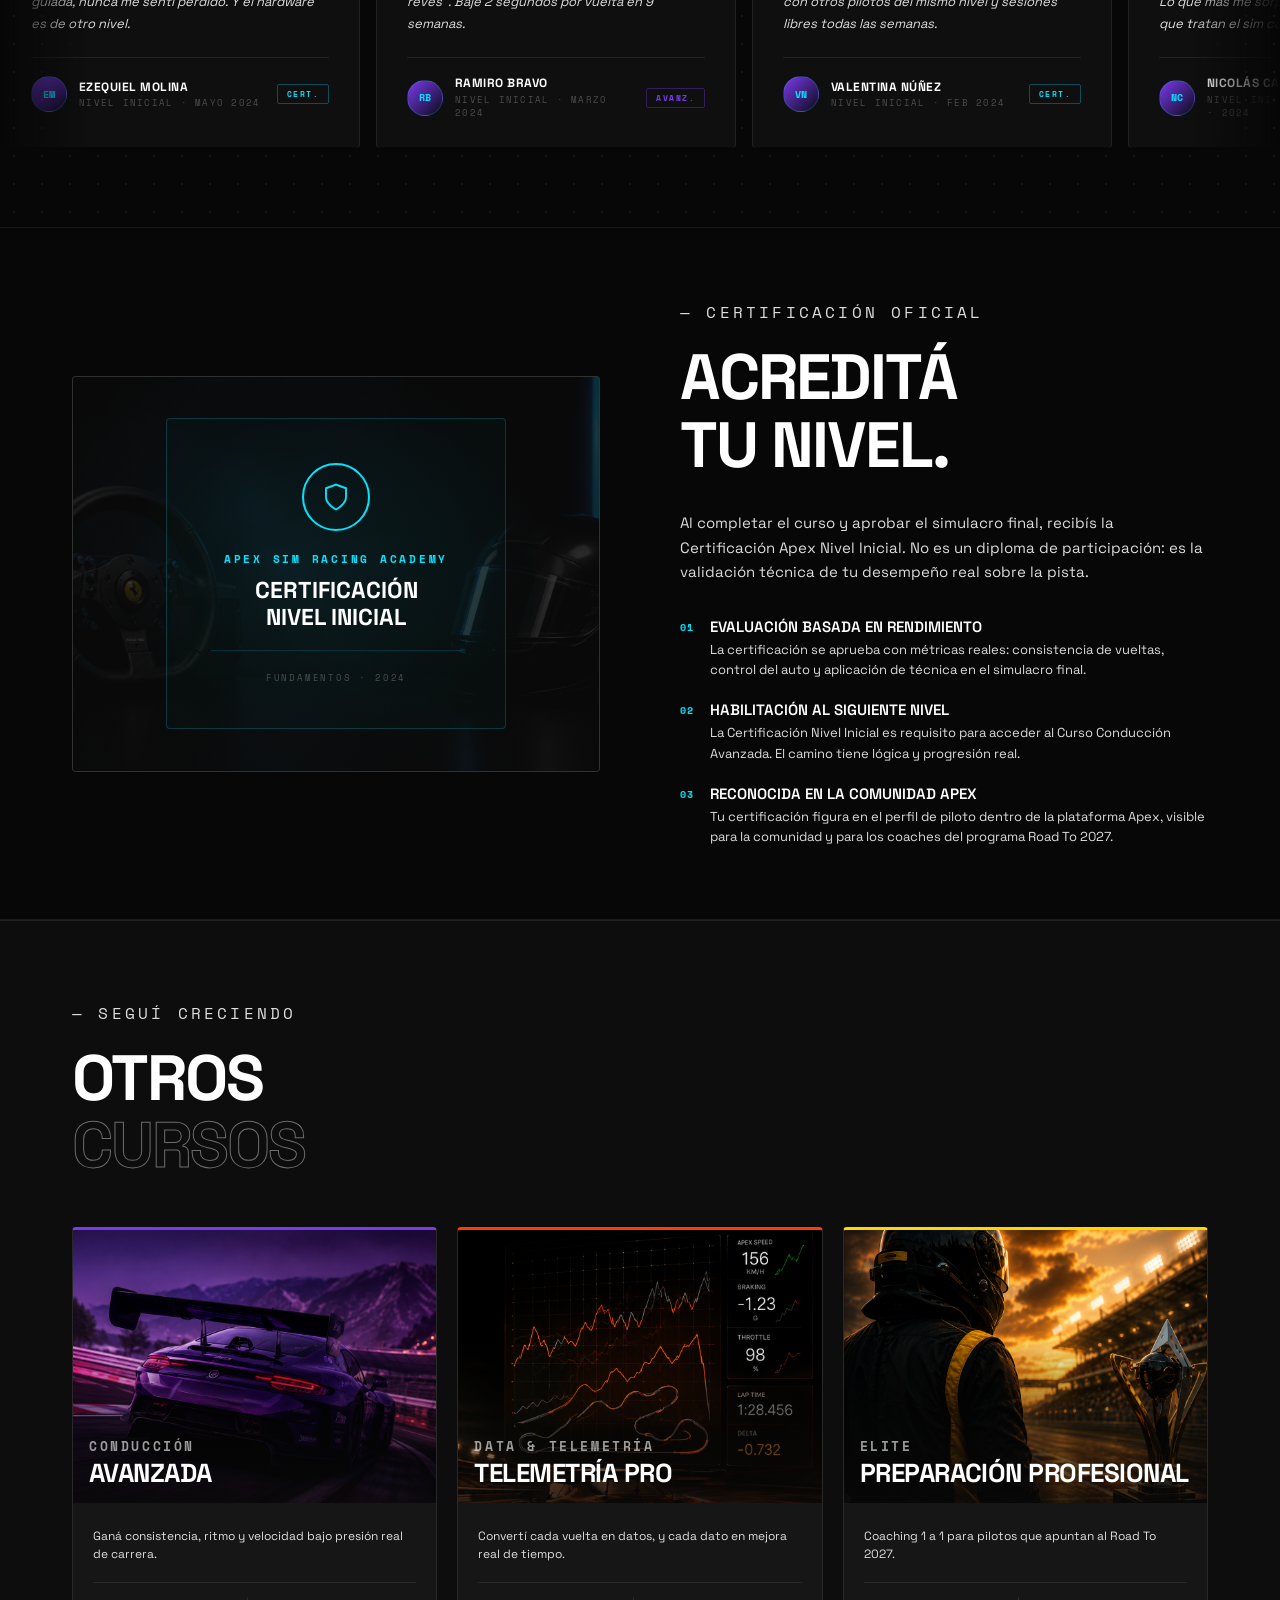
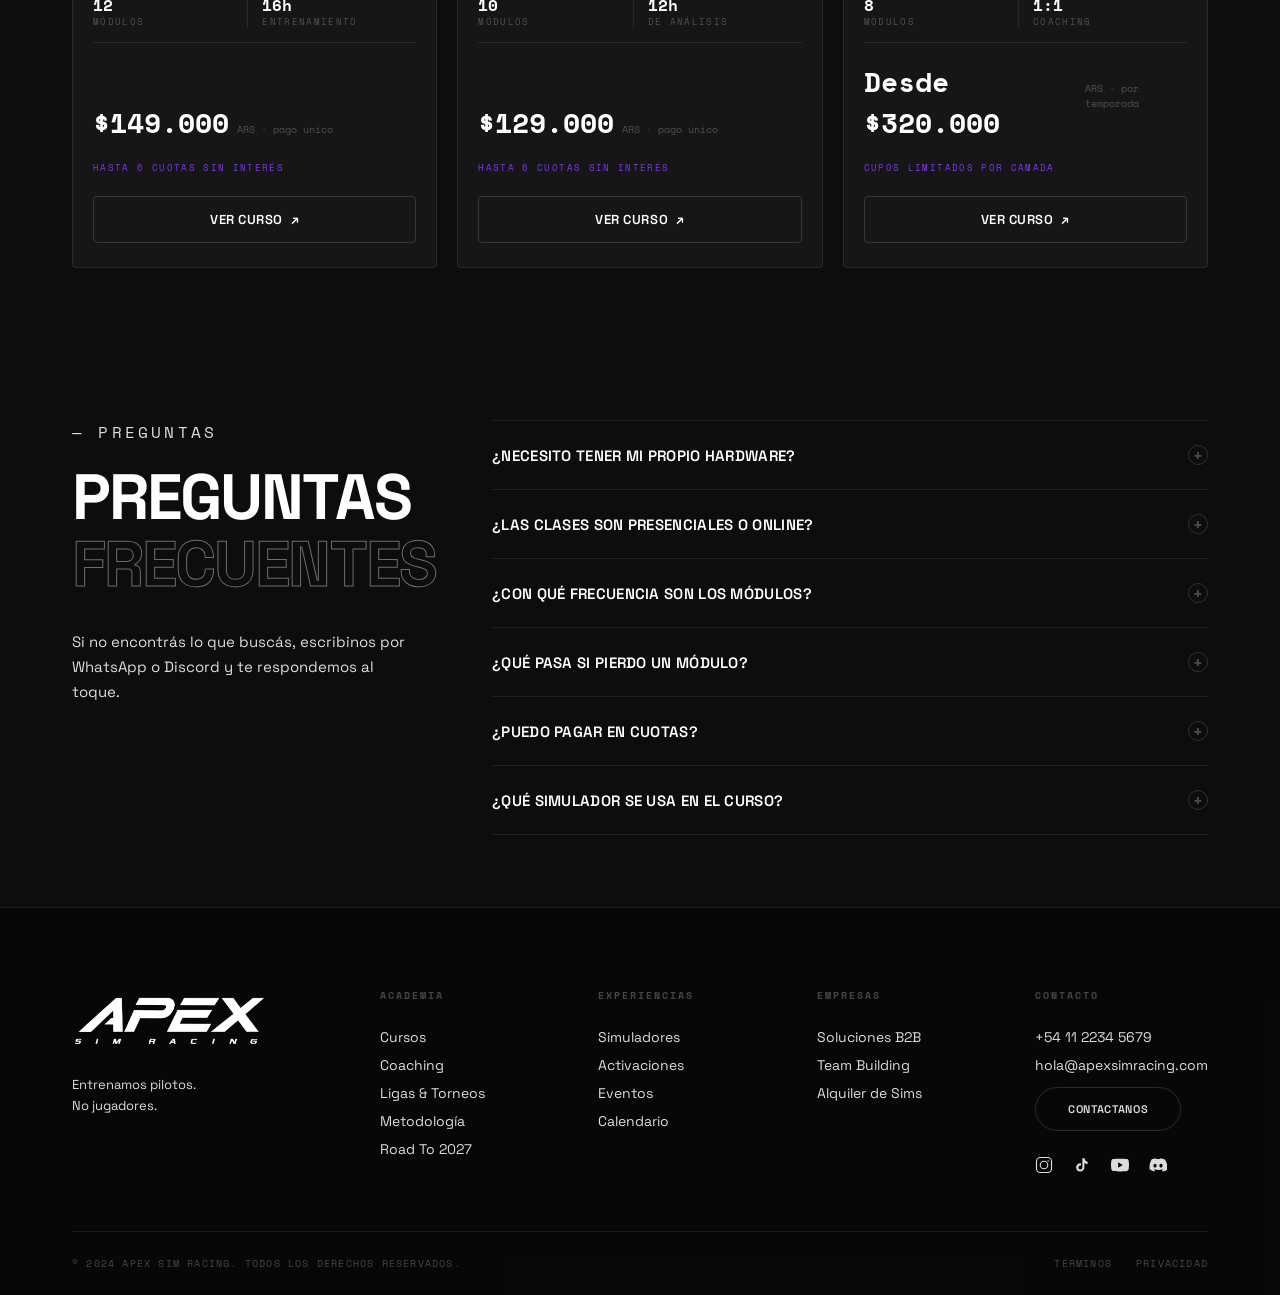
==== commit e7b6572e: "uv" ====
--- a/curso-nivel-inicial-detalle.html
+++ b/curso-nivel-inicial-detalle.html
@@ -27,6 +27,18 @@
       --nav-h:    70px;
       --ease:     cubic-bezier(0.16, 1, 0.3, 1);
       --accent:   #00E5FF; /* acento del curso Nivel Inicial */
+
+      /* ── ESCALA TIPOGRÁFICA (idéntica al sitio principal): copetes / títulos / bajadas ── */
+      --fs-bajada:        15px;
+      --fs-copete:        16px;                     /* = bajada + 2px, -1pt */
+      --fs-bajada-mobile: 14px;
+      --fs-copete-mobile: 15px;                     /* = bajada-mobile + 2px, -1pt */
+
+      --fs-title-hero:    clamp(40px, 6vw, 76px);   /* H1 de portada (hero, curso) */
+      --fs-title-section: clamp(36px, 5vw, 64px);   /* H2 estándar de sección */
+
+      --fs-bajada-sm:      12px;                    /* bajada a escala de tarjeta */
+      --fs-copete-sm:      13px;                    /* copete a escala de tarjeta = bajada-sm + 2px, -1pt */
     }
 
     *, *::before, *::after { box-sizing: border-box; margin: 0; padding: 0; }
@@ -100,7 +112,7 @@
       height: 100%; padding: 0 40px; gap: 40px;
     }
     .nav-logo { display: flex; align-items: center; gap: 10px; flex-shrink: 0; }
-    .nav-logo .disc-car-img { display: flex; align-items: center; height: 112px; }
+    .nav-logo .disc-car-img { display: flex; align-items: center; width: auto; height: 90px; overflow: visible; }
     .nav-logo .disc-car-img img { height: 100%; width: auto; max-width: none; display: block; }
     .nav-logo-text {
       font-family: var(--mono); font-size: 14px; font-weight: 700;
@@ -157,12 +169,12 @@
     .section { position: relative; padding: 72px 0; overflow: hidden; }
     .section-inner { max-width: 1280px; margin: 0 auto; padding: 0 72px; }
     .section-tag {
-      font-family: var(--mono); font-size: 11px; font-weight: 400;
+      font-family: var(--mono); font-size: var(--fs-copete); font-weight: 400;
       letter-spacing: 0.2em; color: var(--muted); text-transform: uppercase;
       display: block; margin-bottom: 20px;
     }
     .section-title {
-      font-size: clamp(36px, 5vw, 64px); font-weight: 700;
+      font-size: var(--fs-title-section); font-weight: 700;
       line-height: 1.05; letter-spacing: -0.03em;
       text-transform: uppercase; color: var(--white); margin-bottom: 32px;
     }
@@ -263,7 +275,7 @@
     }
 
     .course-title {
-      font-size: clamp(48px, 7vw, 90px);
+      font-size: var(--fs-title-hero);
       font-weight: 700; line-height: 1.05;
       letter-spacing: -0.04em; text-transform: uppercase;
       color: var(--white); margin-bottom: 16px;
@@ -273,7 +285,7 @@
     }
 
     .course-hero-desc {
-      font-size: clamp(13px, 1.3vw, 15px);
+      font-size: var(--fs-bajada);
       line-height: 1.55; color: var(--muted);
       max-width: 540px; margin-bottom: 20px;
     }
@@ -963,12 +975,12 @@
       padding: 16px;
     }
     .otros-grid .card-tag {
-      font-family: var(--mono); font-size: 9px; font-weight: 700;
+      font-family: var(--mono); font-size: var(--fs-copete-sm); font-weight: 700;
       letter-spacing: 0.2em; text-transform: uppercase;
       color: var(--white); opacity: 0.6; margin-bottom: 4px;
     }
     .otros-grid .card-image-overlay h3 {
-      font-size: clamp(16px, 2vw, 22px); font-weight: 700;
+      font-size: clamp(20px, 2.2vw, 26px); font-weight: 700;
       text-transform: uppercase; letter-spacing: -0.02em;
       color: var(--white); line-height: 1.05;
     }
@@ -976,7 +988,7 @@
       padding: 24px 20px; display: flex; flex-direction: column; gap: 18px; flex: 1;
     }
     .otros-grid .card-desc {
-      font-size: 13px; color: var(--muted); line-height: 1.55;
+      font-size: var(--fs-bajada-sm); color: var(--muted); line-height: 1.55;
     }
     .otros-grid .card-specs {
       display: flex; align-items: center; gap: 0;
@@ -1108,7 +1120,7 @@
     .metodo-visual p,
     .faq-layout p,
     .course-hero-desc {
-      font-size: clamp(14px, 1.4vw, 15px);
+      font-size: var(--fs-bajada);
       line-height: 1.65;
       color: var(--muted);
     }
@@ -1183,7 +1195,7 @@
 
       /* ── Navbar ── */
       .nav-inner { padding: 0 20px; gap: 12px; justify-content: space-between; }
-      .nav-logo .disc-car-img { height: 62px; }
+      .nav-logo .disc-car-img { height: 56px; }
       .nav-links { display: none; }
       .nav-actions { gap: 10px; }
       .nav-actions .nav-link { display: none; }
@@ -1192,7 +1204,7 @@
       /* ── Globals ── */
       .section { padding: 60px 0; }
       .section-inner { padding: 0 28px; }
-      .section-tag { font-size: 9px; margin-bottom: 10px; }
+      .section-tag { font-size: var(--fs-copete-mobile); margin-bottom: 10px; }
       .section-title { font-size: clamp(34px, 10vw, 52px); line-height: 1.05; margin-bottom: 20px; }
       .testimonios-header h2 { font-size: clamp(34px, 10vw, 52px); }
 
@@ -1204,8 +1216,8 @@
       .precio-card { position: static !important; width: 100%; padding: 20px; margin-bottom: 0; }
       .course-breadcrumb { font-size: 9px; margin-bottom: 14px; }
       .course-tag-row { margin-bottom: 10px; }
-      .course-title { font-size: clamp(48px, 14vw, 76px); margin-bottom: 14px; }
-      .course-hero-desc { font-size: 13px; margin-bottom: 16px; }
+      .course-title { font-size: clamp(52px, 14vw, 72px); margin-bottom: 14px; }
+      .course-hero-desc { font-size: var(--fs-bajada-mobile); margin-bottom: 16px; }
 
       /* Stats: scroll horizontal */
       .course-stats-row {
@@ -1294,8 +1306,8 @@
 
       /* Hero */
       .course-hero-inner { padding: 0 22px; padding-top: calc(var(--nav-h) + 24px); }
-      .course-title { font-size: clamp(38px, 13vw, 56px); }
-      .course-hero-desc { font-size: 13px; }
+      .course-title { font-size: clamp(28px, 11vw, 44px); }
+      .course-hero-desc { font-size: var(--fs-bajada-mobile); }
 
       /* Stats: grid 2x2 */
       .course-stats-row { display: grid; grid-template-columns: 1fr 1fr; overflow-x: unset; }
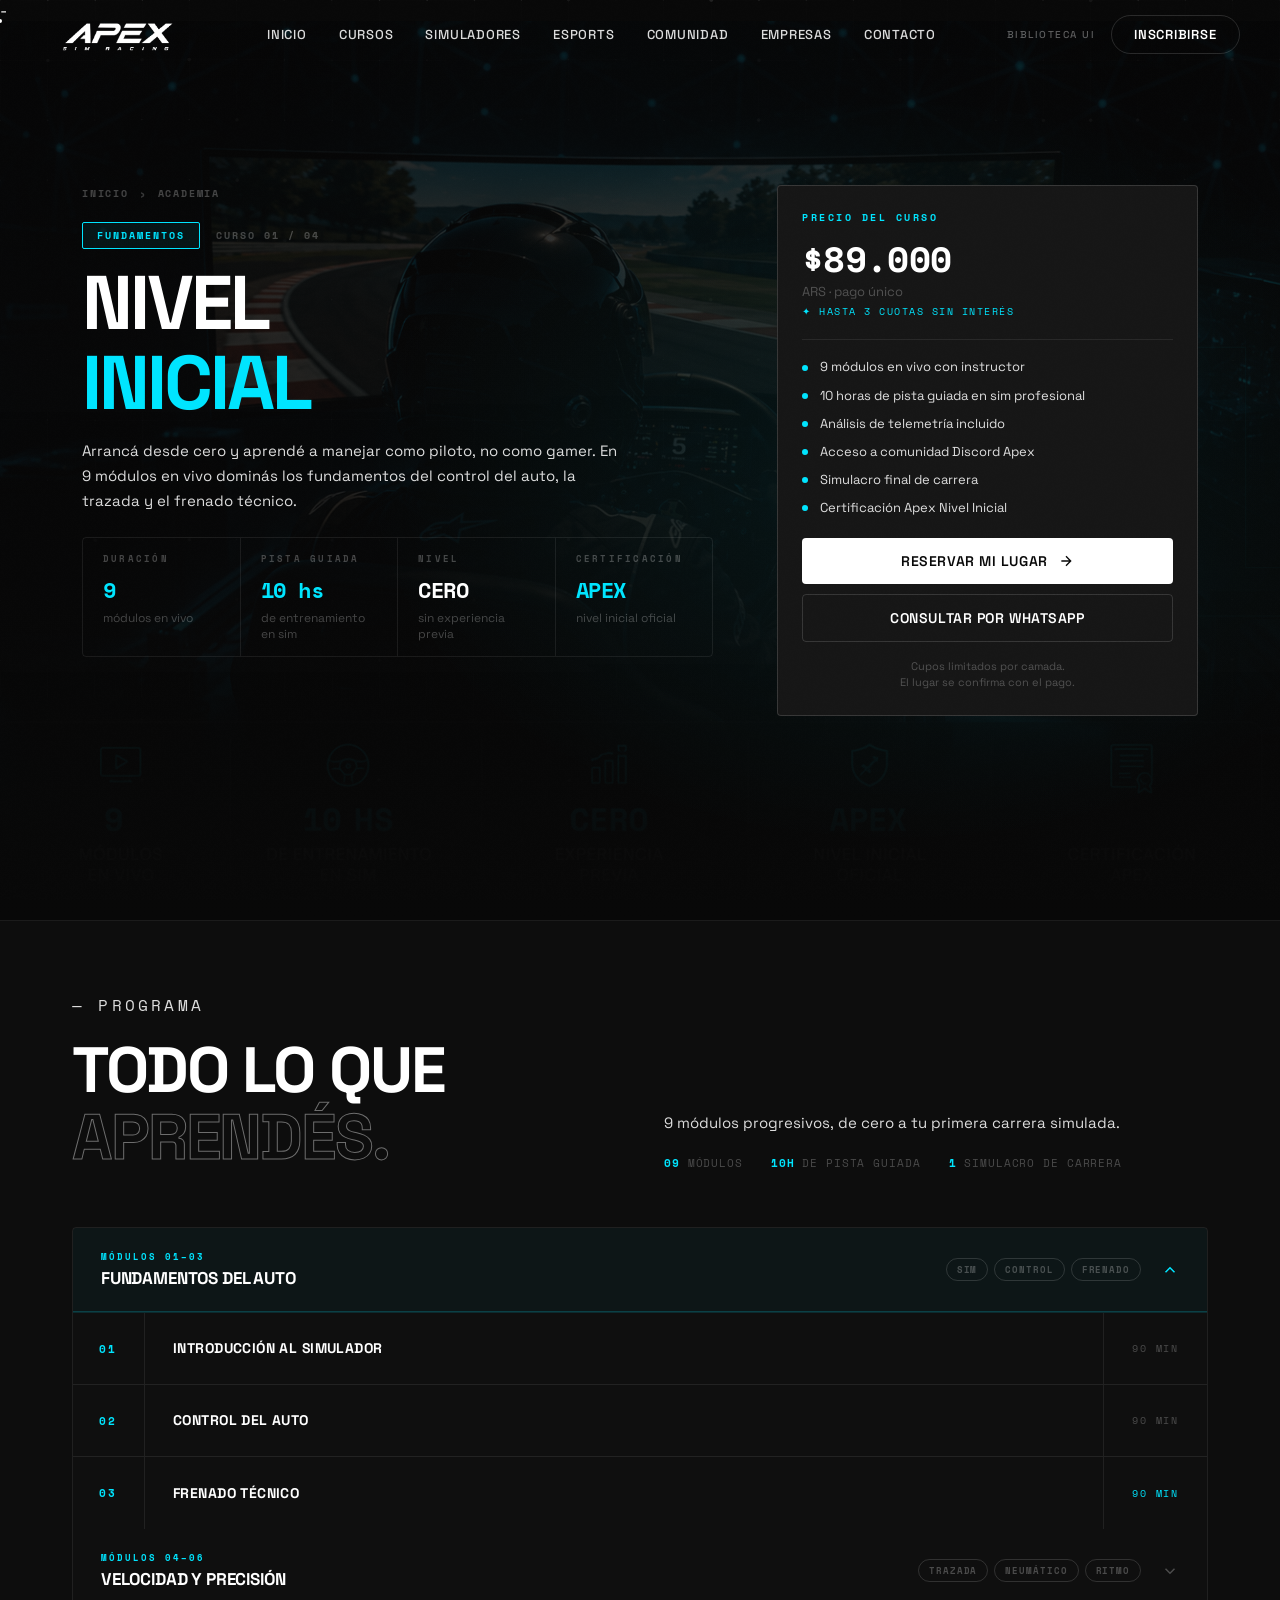
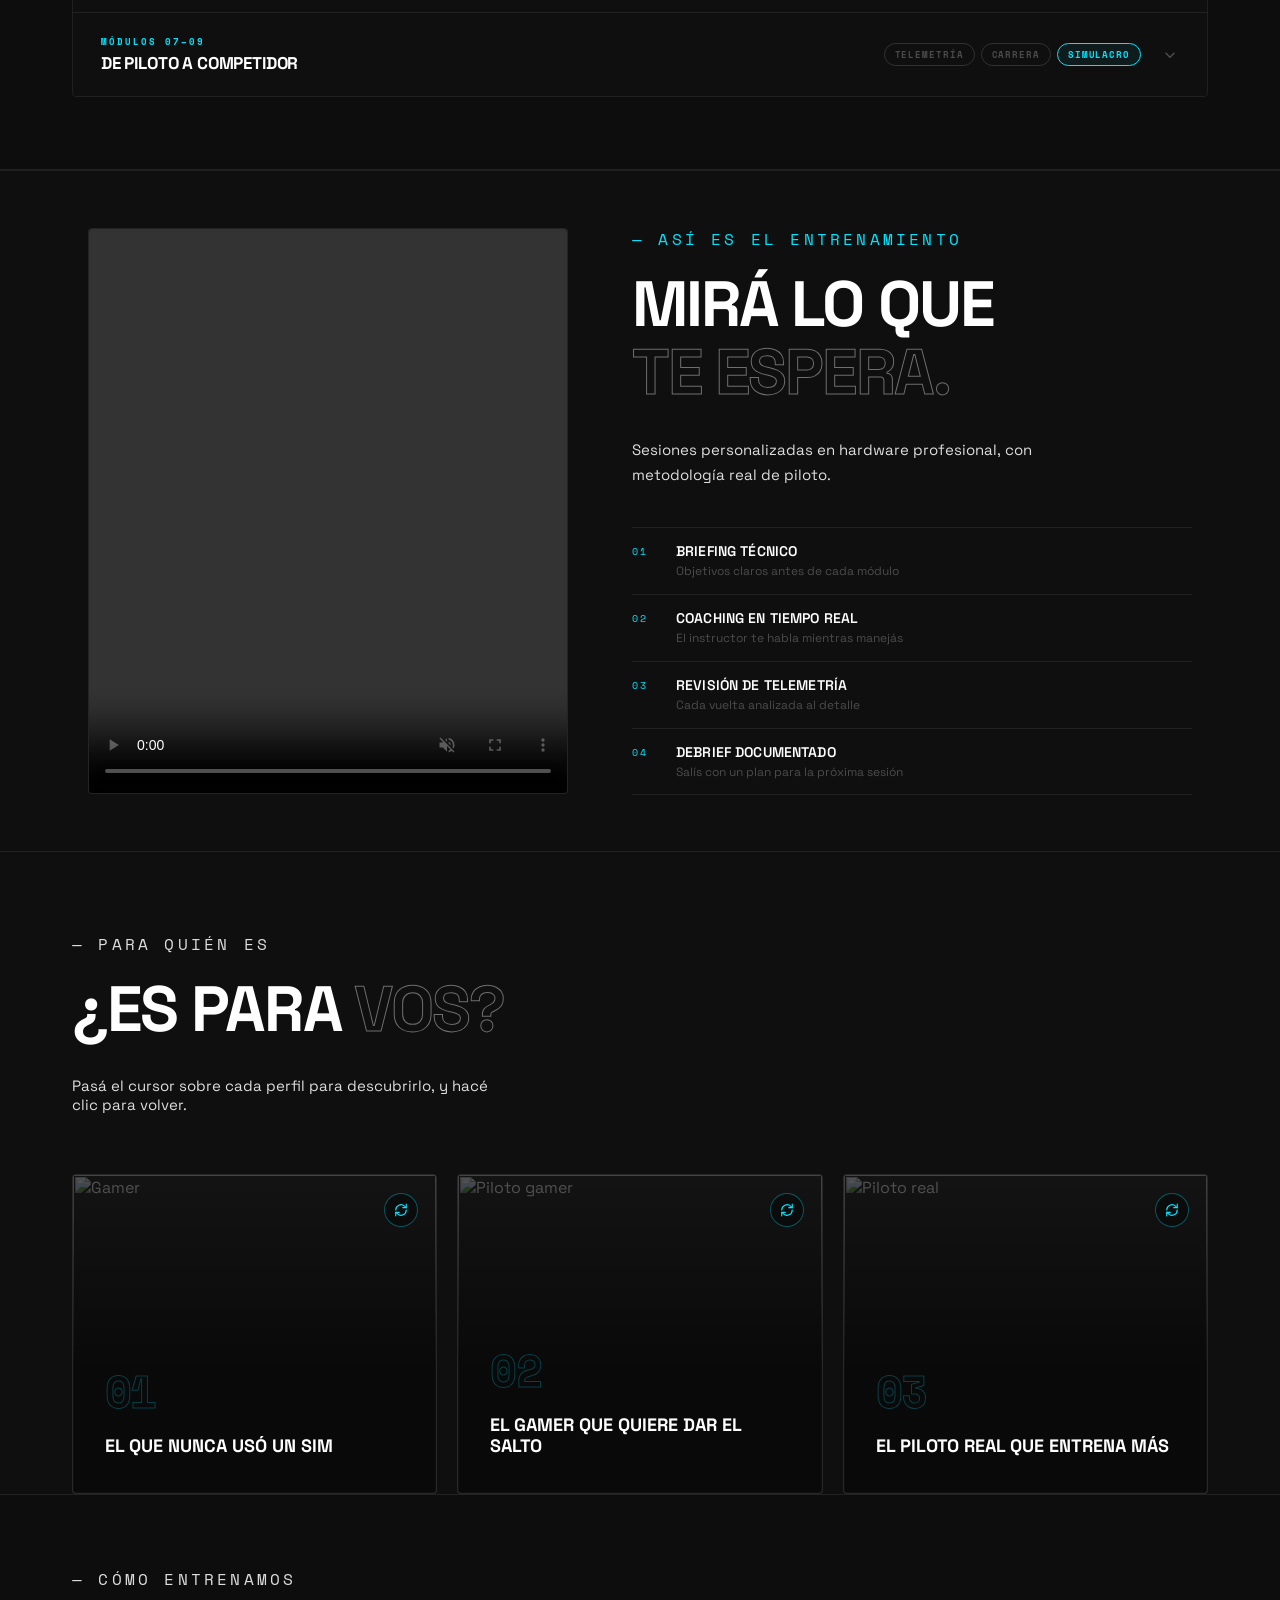
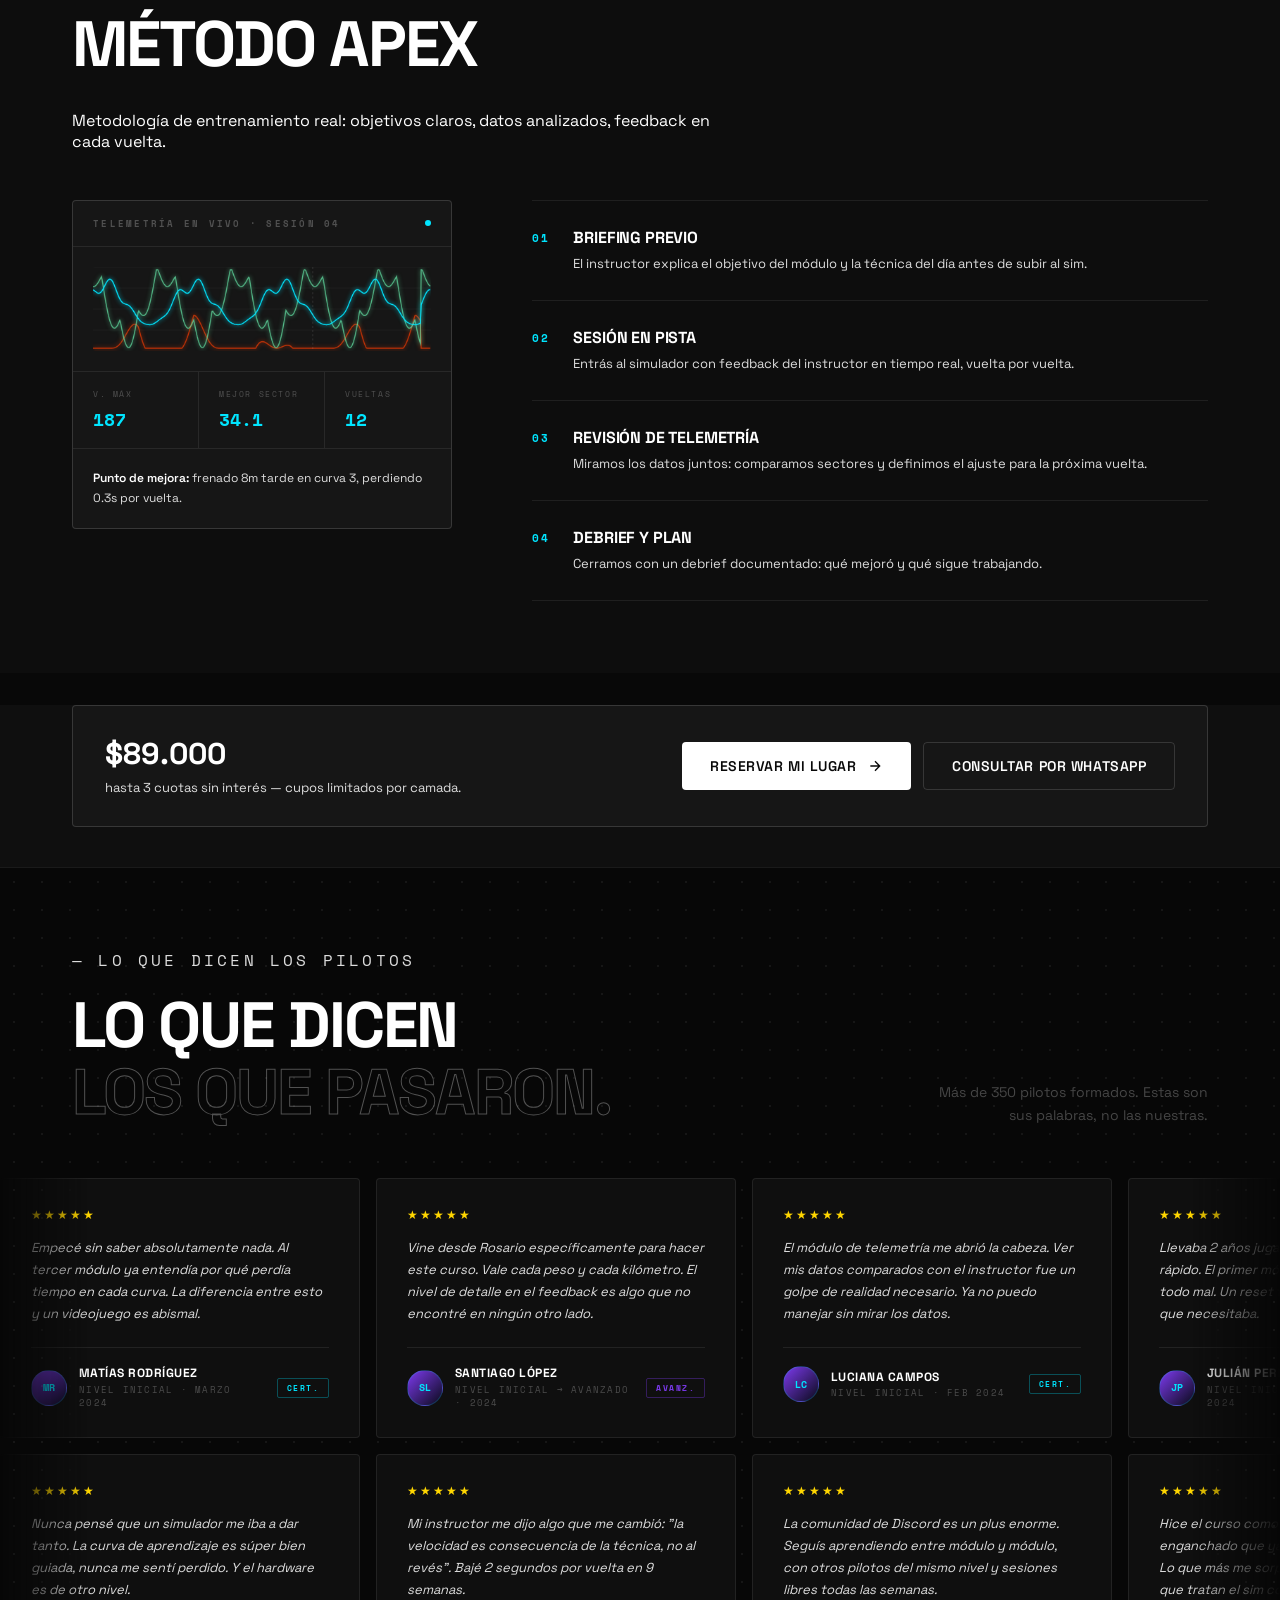
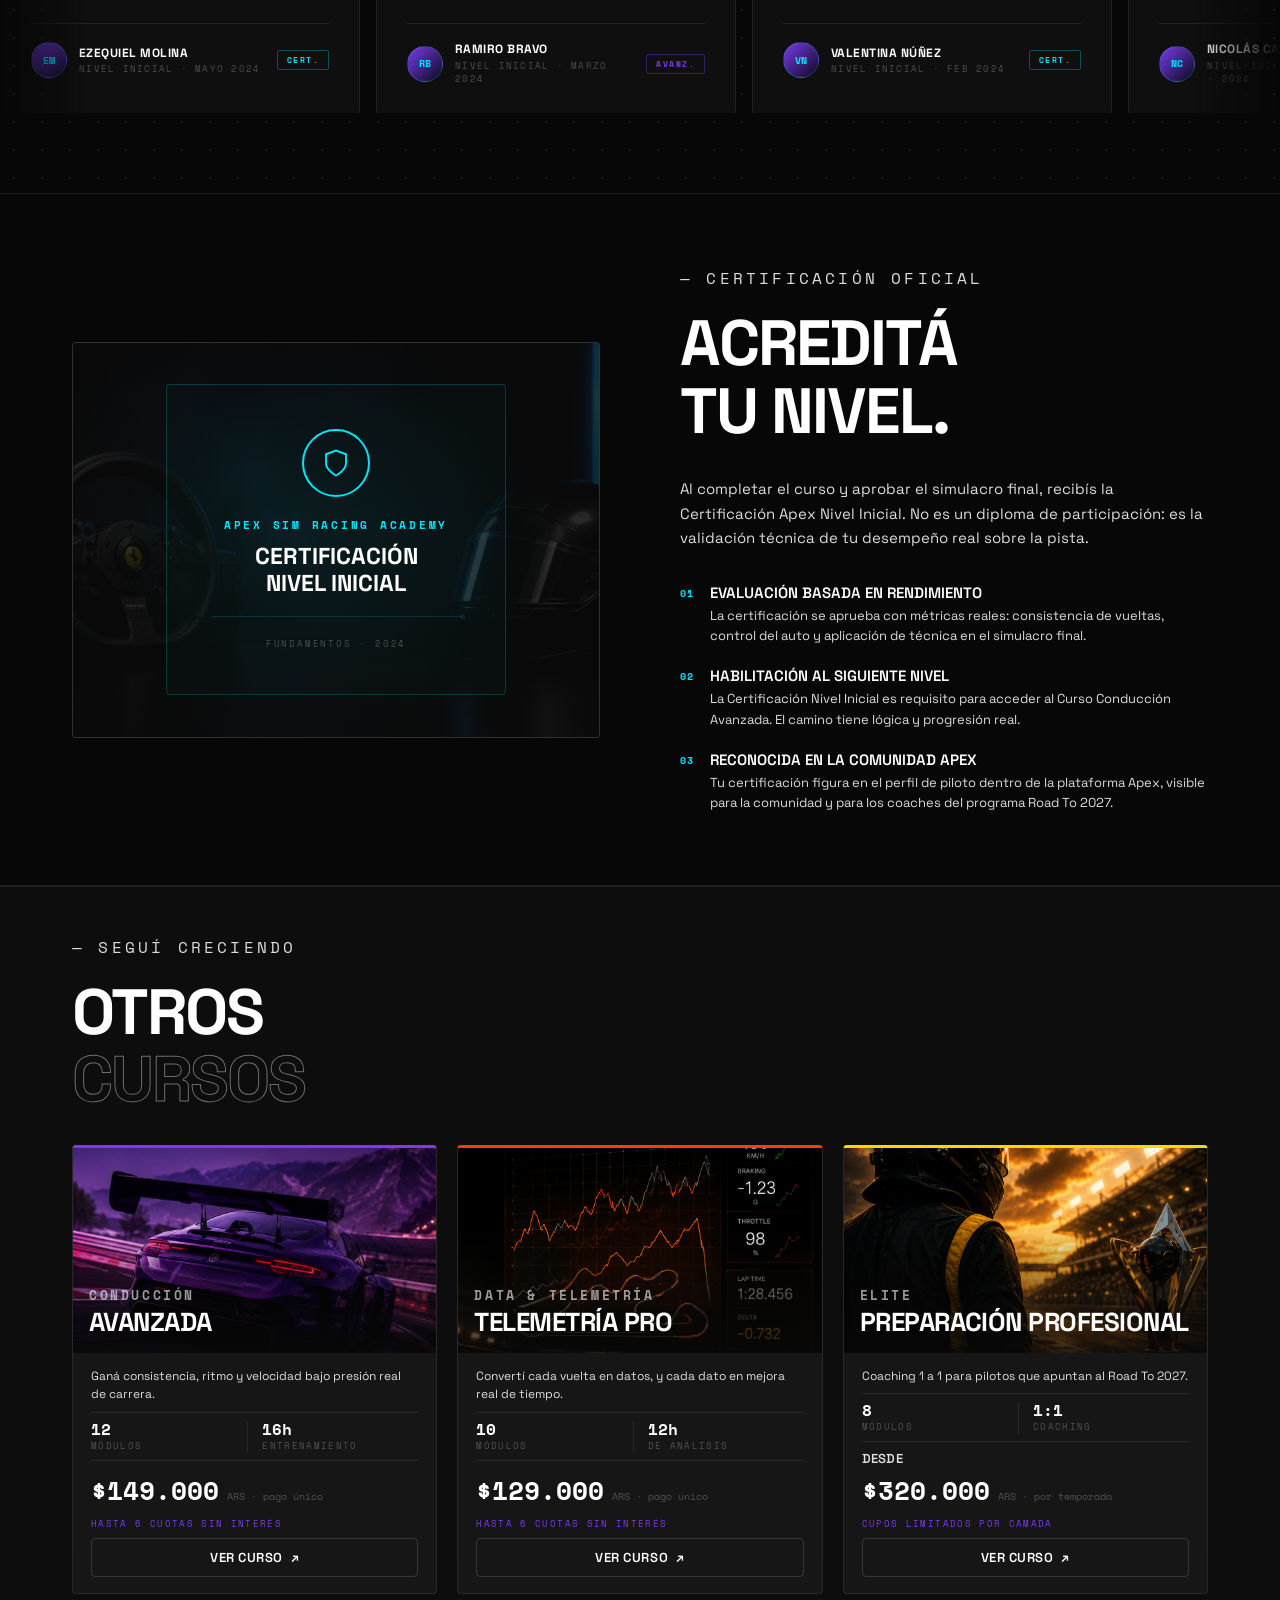
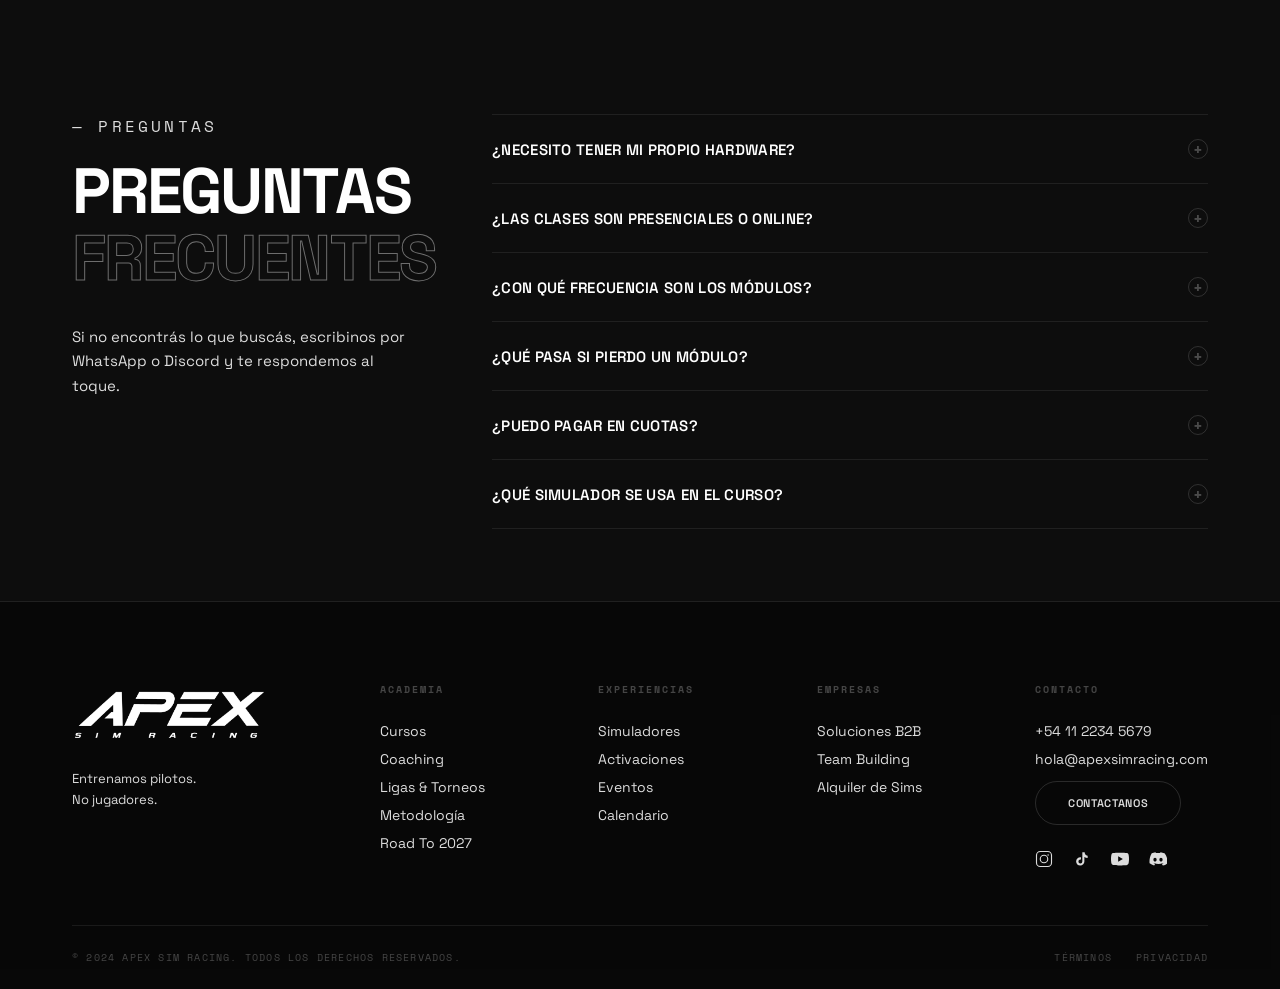
==== commit c2c593d1: "vv" ====
--- a/curso-nivel-inicial-detalle.html
+++ b/curso-nivel-inicial-detalle.html
@@ -736,6 +736,7 @@
 
     /* ═══ METODOLOGÍA ═══ */
     .metodologia-section { background: rgba(15,15,15,0.82); }
+    .metodo-header { max-width: 640px; margin-bottom: 48px; }
     .metodo-layout {
       display: grid; grid-template-columns: 380px 1fr;
       gap: 80px; align-items: start;
@@ -934,11 +935,11 @@
     .cta-final-btns { display: flex; gap: 16px; justify-content: center; flex-wrap: wrap; }
 
     /* ═══ OTROS CURSOS ═══ */
-    .otros-section { background: rgba(15,15,15,0.82); border-top: 1px solid var(--border); padding: 80px 0; }
+    .otros-section { background: rgba(15,15,15,0.82); border-top: 1px solid var(--border); padding: 48px 0; }
     .otros-grid {
       display: grid; grid-template-columns: repeat(3, 1fr);
       gap: 20px;
-      margin-top: 48px;
+      margin-top: 28px;
     }
     /* program-card (igual que home) reutilizada en otros-grid */
     .otros-grid .program-card {
@@ -960,7 +961,7 @@
     }
     .otros-grid .card-image-wrap {
       position: relative; overflow: hidden;
-      aspect-ratio: 4/3;
+      aspect-ratio: 16/9;
     }
     .otros-grid .card-image-wrap img {
       width: 100%; height: 100%;
@@ -985,7 +986,7 @@
       color: var(--white); line-height: 1.05;
     }
     .otros-grid .card-info {
-      padding: 24px 20px; display: flex; flex-direction: column; gap: 18px; flex: 1;
+      padding: 14px 18px 16px; display: flex; flex-direction: column; gap: 8px; flex: 1;
     }
     .otros-grid .card-desc {
       font-size: var(--fs-bajada-sm); color: var(--muted); line-height: 1.55;
@@ -993,7 +994,7 @@
     .otros-grid .card-specs {
       display: flex; align-items: center; gap: 0;
       border-top: 1px solid var(--border); border-bottom: 1px solid var(--border);
-      padding: 14px 0;
+      padding: 8px 0;
     }
     .otros-grid .card-spec {
       flex: 1; padding: 0 14px;
@@ -1012,11 +1013,18 @@
       color: var(--muted2); text-transform: uppercase;
     }
     .otros-grid .card-price {
-      display: flex; align-items: baseline; gap: 8px;
+      display: flex; flex-direction: column; gap: 4px;
       margin-top: auto;
     }
+    .otros-grid .price-row {
+      display: flex; align-items: baseline; gap: 8px; flex-wrap: wrap;
+    }
+    .otros-grid .price-prefix {
+      font-family: var(--font); font-size: 13px; font-weight: 600;
+      color: var(--muted); text-transform: uppercase; letter-spacing: 0.02em;
+    }
     .otros-grid .price-amount {
-      font-family: var(--mono); font-size: 28px; font-weight: 700; color: var(--white);
+      font-family: var(--mono); font-size: 26px; font-weight: 700; color: var(--white);
     }
     .otros-grid .price-period {
       font-family: var(--mono); font-size: 10px; color: var(--muted2);
@@ -1031,7 +1039,7 @@
       color: var(--white);
       display: flex; align-items: center; justify-content: center; gap: 8px;
       border: 1px solid var(--border2); border-radius: 4px;
-      padding: 14px; margin-top: 4px;
+      padding: 10px; margin-top: 0;
       transition: border-color .25s, background .25s, color .25s;
     }
     .otros-grid .program-card:hover .card-link { background: var(--white); border-color: var(--white); color: var(--bg); }
@@ -1110,8 +1118,10 @@
     .magnetic { will-change: transform; }
 
     /* ═══ VIDEO SECTION ═══ */
-    .video-section { background: var(--bg2); border-top: 1px solid var(--border); border-bottom: 1px solid var(--border); padding: 80px 0; }
-    .video-layout { max-width: 1280px; margin: 0 auto; padding: 0 72px; display: grid; grid-template-columns: 1fr 520px; gap: 72px; align-items: center; }
+    .video-section { background: var(--bg2); border-top: 1px solid var(--border); border-bottom: 1px solid var(--border); padding: 56px 0; }
+    .video-layout { max-width: 1280px; margin: 0 auto; padding: 0 72px; display: grid; grid-template-columns: 480px minmax(0, 560px); justify-content: center; gap: 64px; align-items: center; }
+    .video-layout .video-text { order: 2; }
+    .video-layout .video-embed-wrap { order: 1; }
     .video-text .section-tag { color: var(--cyan); }
     
     /* Regla unificada para párrafos de sección y descripciones */
@@ -1133,8 +1143,8 @@
     .vh-body { display: flex; flex-direction: column; gap: 3px; }
     .vh-title { font-size: 14px; font-weight: 600; color: var(--white); text-transform: uppercase; letter-spacing: 0.01em; }
     .vh-desc { font-size: 12px; color: var(--muted2); line-height: 1.4; }
-    .video-embed-wrap { position: relative; border-radius: 4px; overflow: hidden; border: 1px solid var(--border2); cursor: none; background: #000; }
-    .video-embed-wrap::before { content: ''; display: block; padding-top: 56.25%; }
+    .video-embed-wrap { position: relative; width: 100%; border-radius: 4px; overflow: hidden; border: 1px solid var(--border2); cursor: none; background: #000; max-width: 480px; margin: 0 auto; }
+    .video-embed-wrap::before { content: ''; display: block; padding-top: 118%; }
     .video-embed-wrap iframe, .video-embed-wrap video, .video-embed-wrap img.video-thumb { position: absolute; inset: 0; width: 100%; height: 100%; object-fit: cover; border: none; }
     .video-play-btn { position: absolute; inset: 0; display: flex; align-items: center; justify-content: center; z-index: 2; transition: opacity .3s; }
     .video-play-btn:hover .play-circle { transform: scale(1.12); background: var(--cyan); border-color: var(--cyan); }
@@ -2183,15 +2193,17 @@
   <!-- ═══ METODOLOGÍA ═══ -->
   <section class="section metodologia-section">
     <div class="section-inner">
+      <div class="metodo-header">
+        <span class="section-tag">— CÓMO ENTRENAMOS</span>
+        <h2 class="section-title">MÉTODO APEX</h2>
+        <p style="margin-bottom: 0;">
+          Metodología de entrenamiento real: objetivos claros, datos analizados, feedback en cada vuelta.
+        </p>
+      </div>
+
       <div class="metodo-layout">
-        <!-- VISUAL: título + texto + panel de telemetría -->
+        <!-- VISUAL: panel de telemetría -->
         <div class="metodo-visual">
-          <span class="section-tag">— CÓMO ENTRENAMOS</span>
-          <h2 class="section-title">MÉTODO APEX</h2>
-          <p style="margin-bottom: 32px;">
-            Metodología de entrenamiento real: objetivos claros, datos analizados, feedback en cada vuelta.
-          </p>
-
           <div class="tele-panel">
             <div class="tele-header">
               <span class="tele-title">TELEMETRÍA EN VIVO · SESIÓN 04</span>
@@ -2392,8 +2404,10 @@
               </div>
             </div>
             <div class="card-price">
-              <span class="price-amount">$149.000</span>
-              <span class="price-period">ARS · pago único</span>
+              <div class="price-row">
+                <span class="price-amount">$149.000</span>
+                <span class="price-period">ARS · pago único</span>
+              </div>
             </div>
             <span class="price-note">HASTA 6 CUOTAS SIN INTERÉS</span>
             <span class="card-link">VER CURSO <span>↗</span></span>
@@ -2423,8 +2437,10 @@
               </div>
             </div>
             <div class="card-price">
-              <span class="price-amount">$129.000</span>
-              <span class="price-period">ARS · pago único</span>
+              <div class="price-row">
+                <span class="price-amount">$129.000</span>
+                <span class="price-period">ARS · pago único</span>
+              </div>
             </div>
             <span class="price-note">HASTA 6 CUOTAS SIN INTERÉS</span>
             <span class="card-link">VER CURSO <span>↗</span></span>
@@ -2454,8 +2470,11 @@
               </div>
             </div>
             <div class="card-price">
-              <span class="price-amount">Desde $320.000</span>
-              <span class="price-period">ARS · por temporada</span>
+              <span class="price-prefix">Desde</span>
+              <div class="price-row">
+                <span class="price-amount">$320.000</span>
+                <span class="price-period">ARS · por temporada</span>
+              </div>
             </div>
             <span class="price-note">CUPOS LIMITADOS POR CAMADA</span>
             <span class="card-link">VER CURSO <span>↗</span></span>
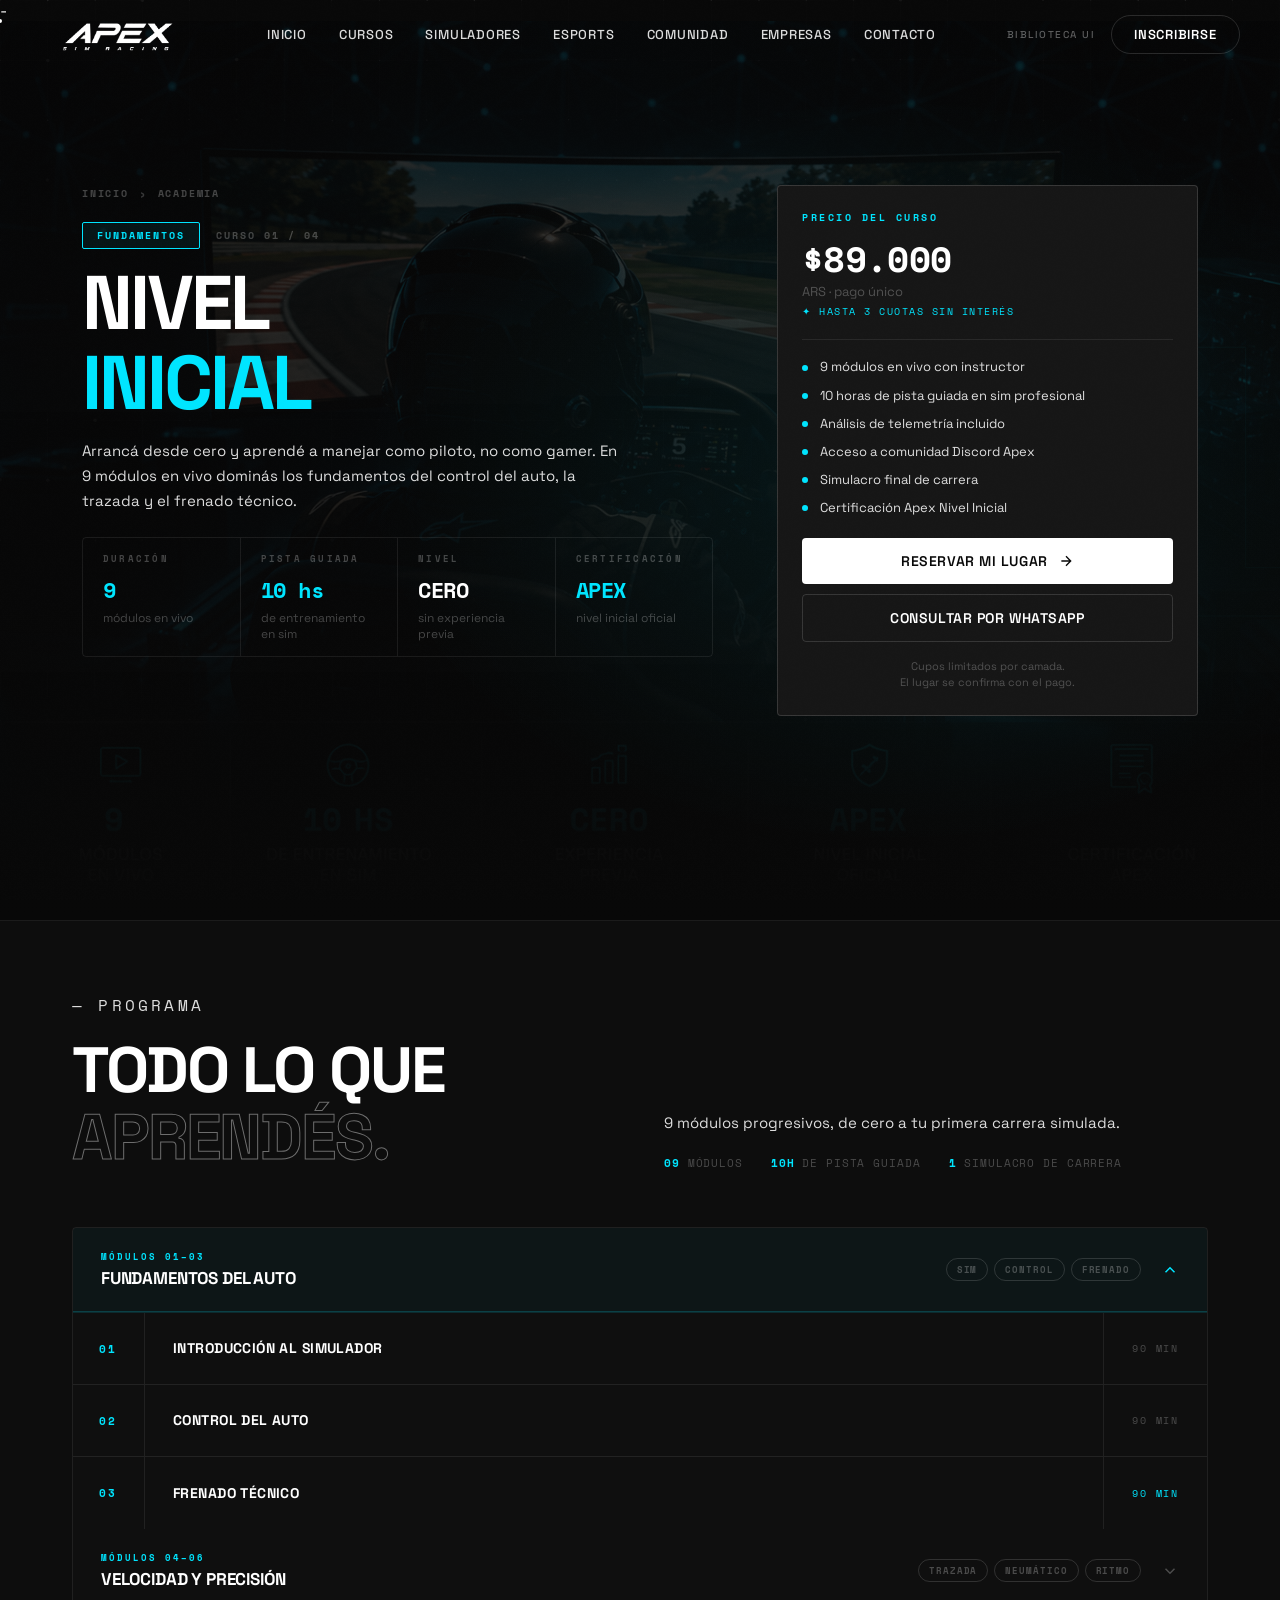
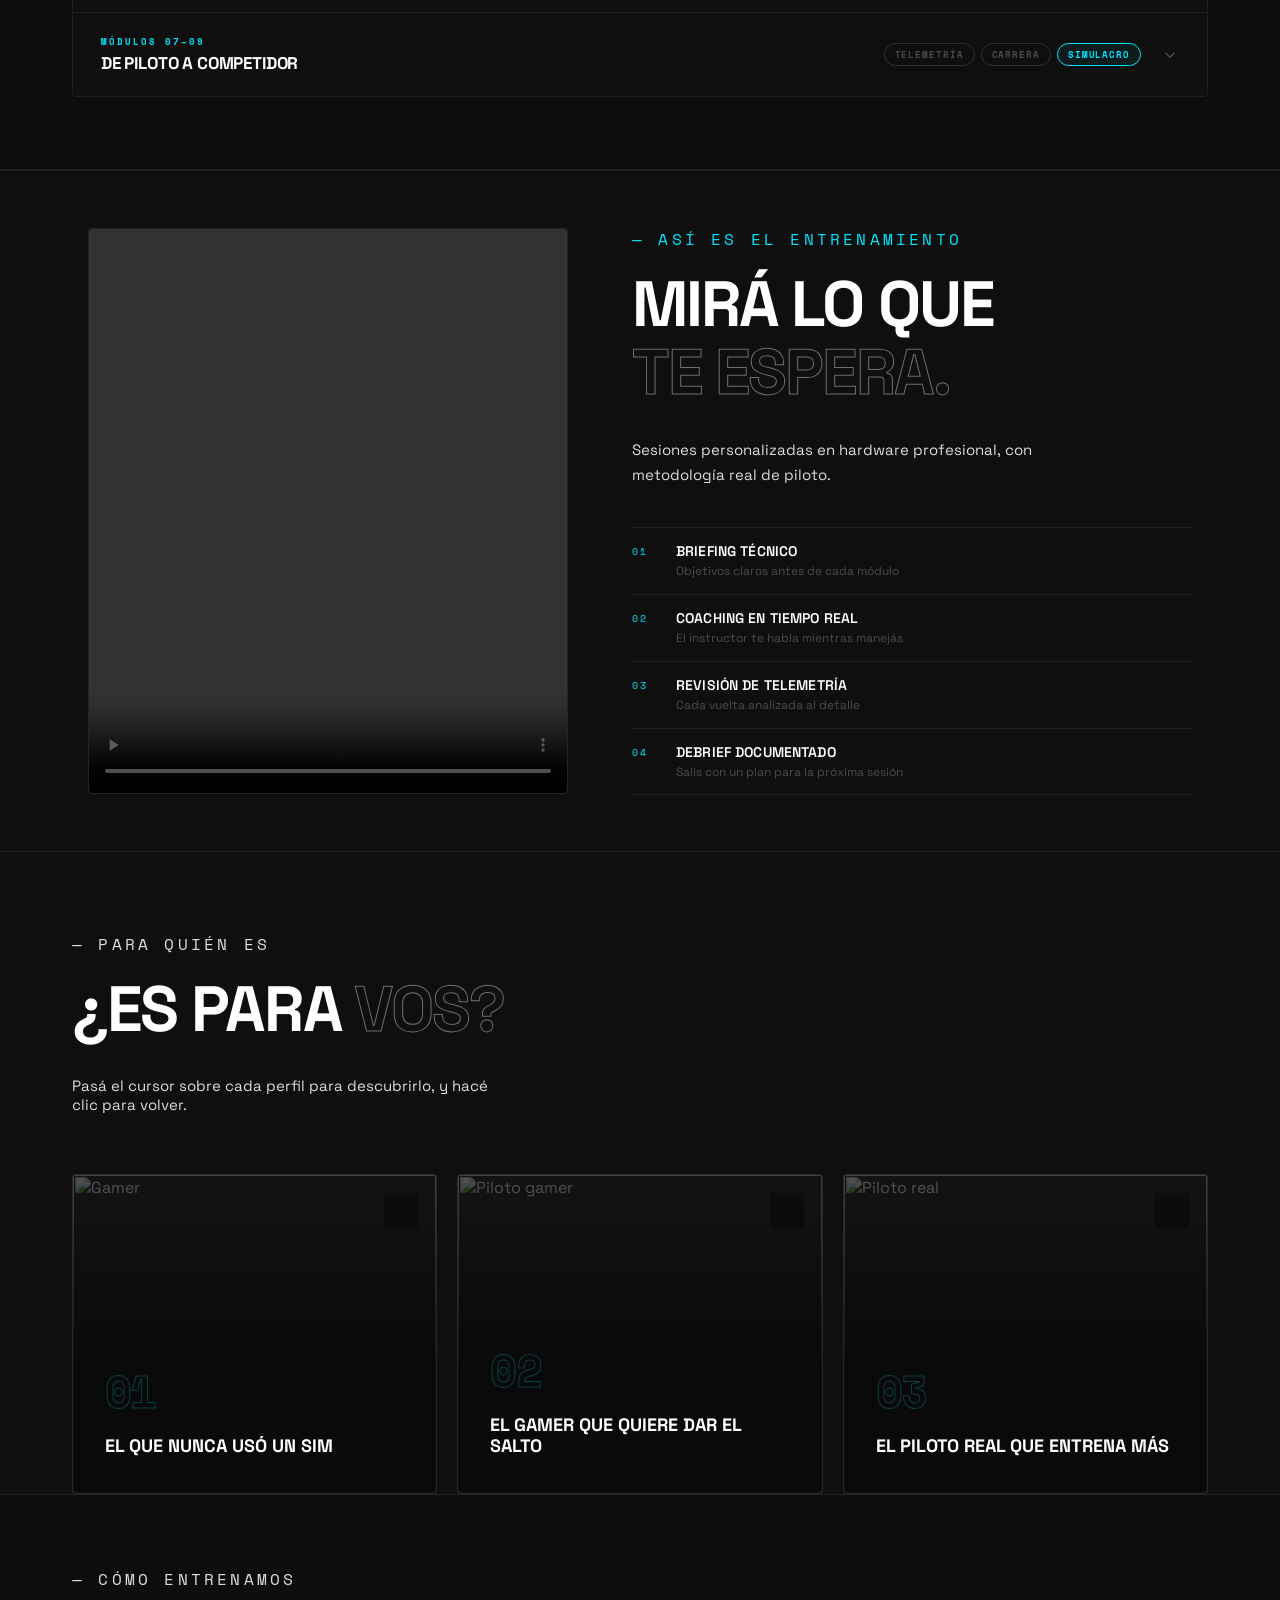
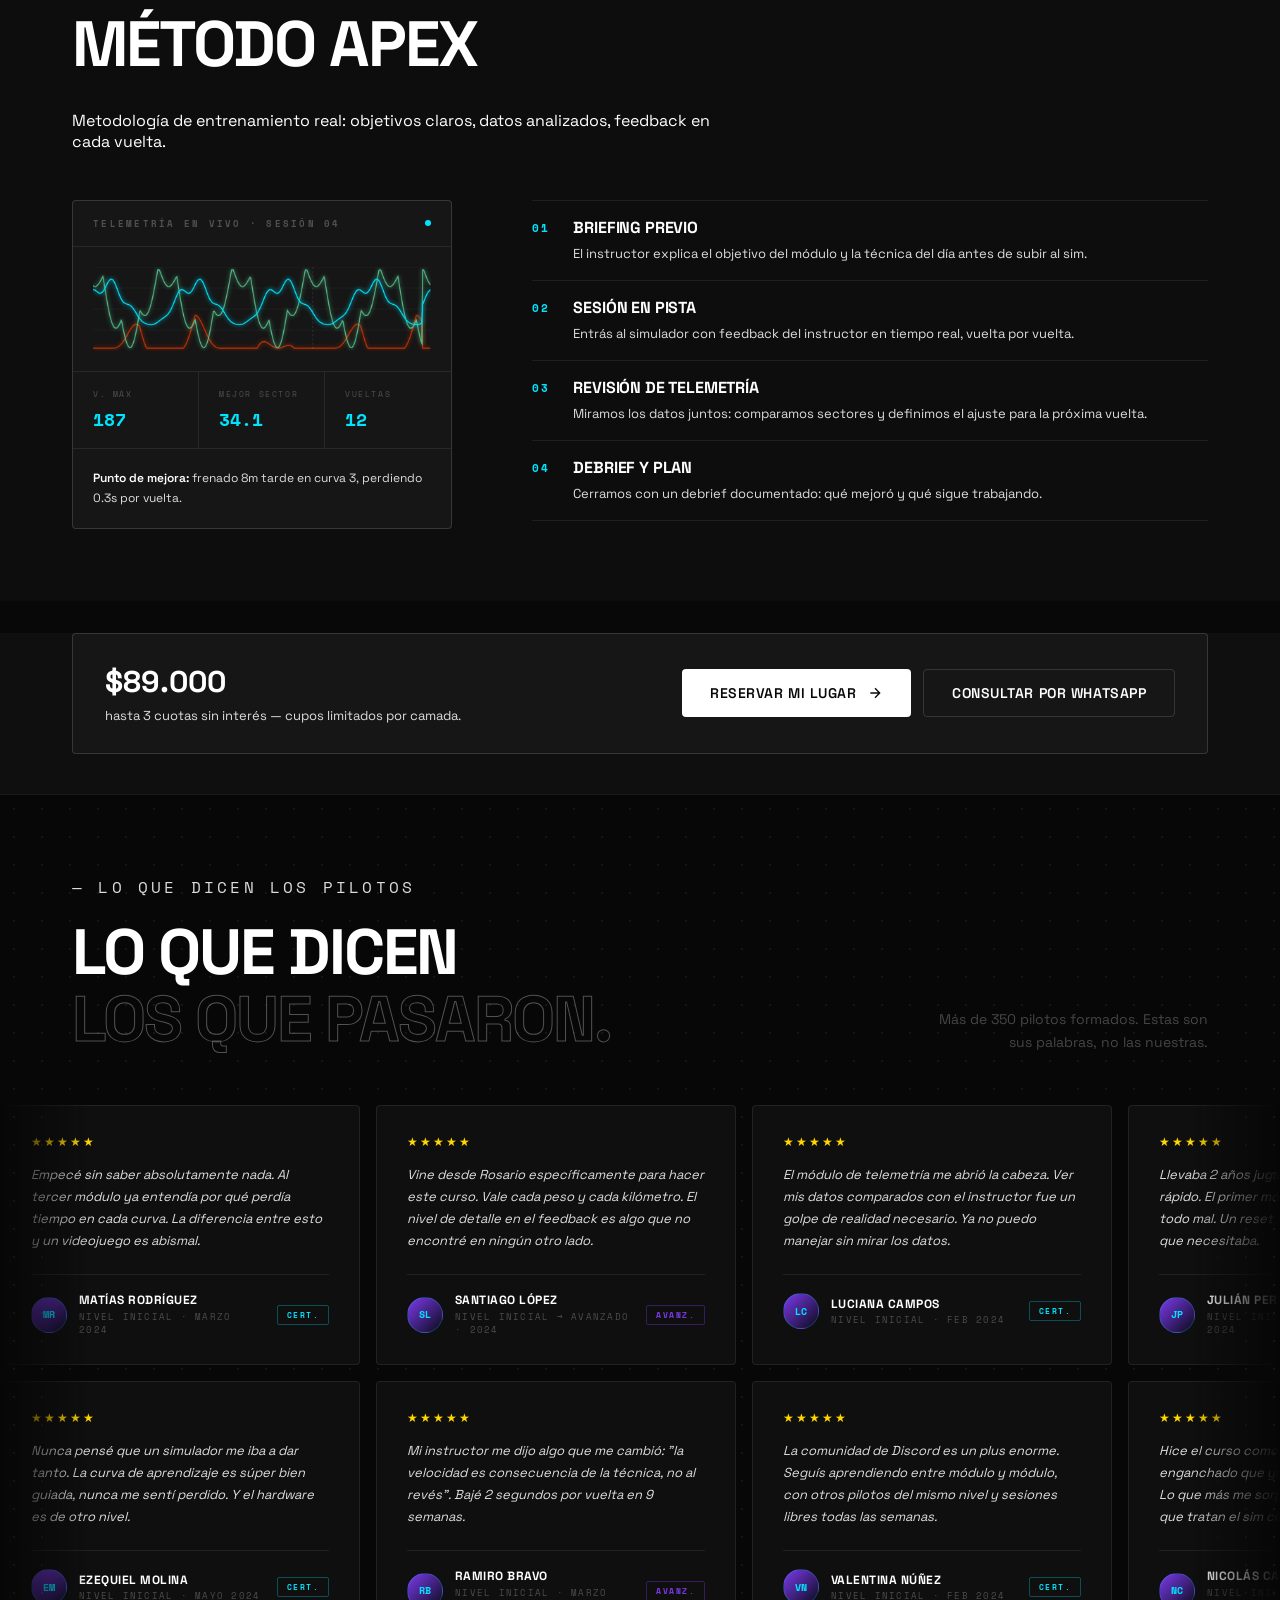
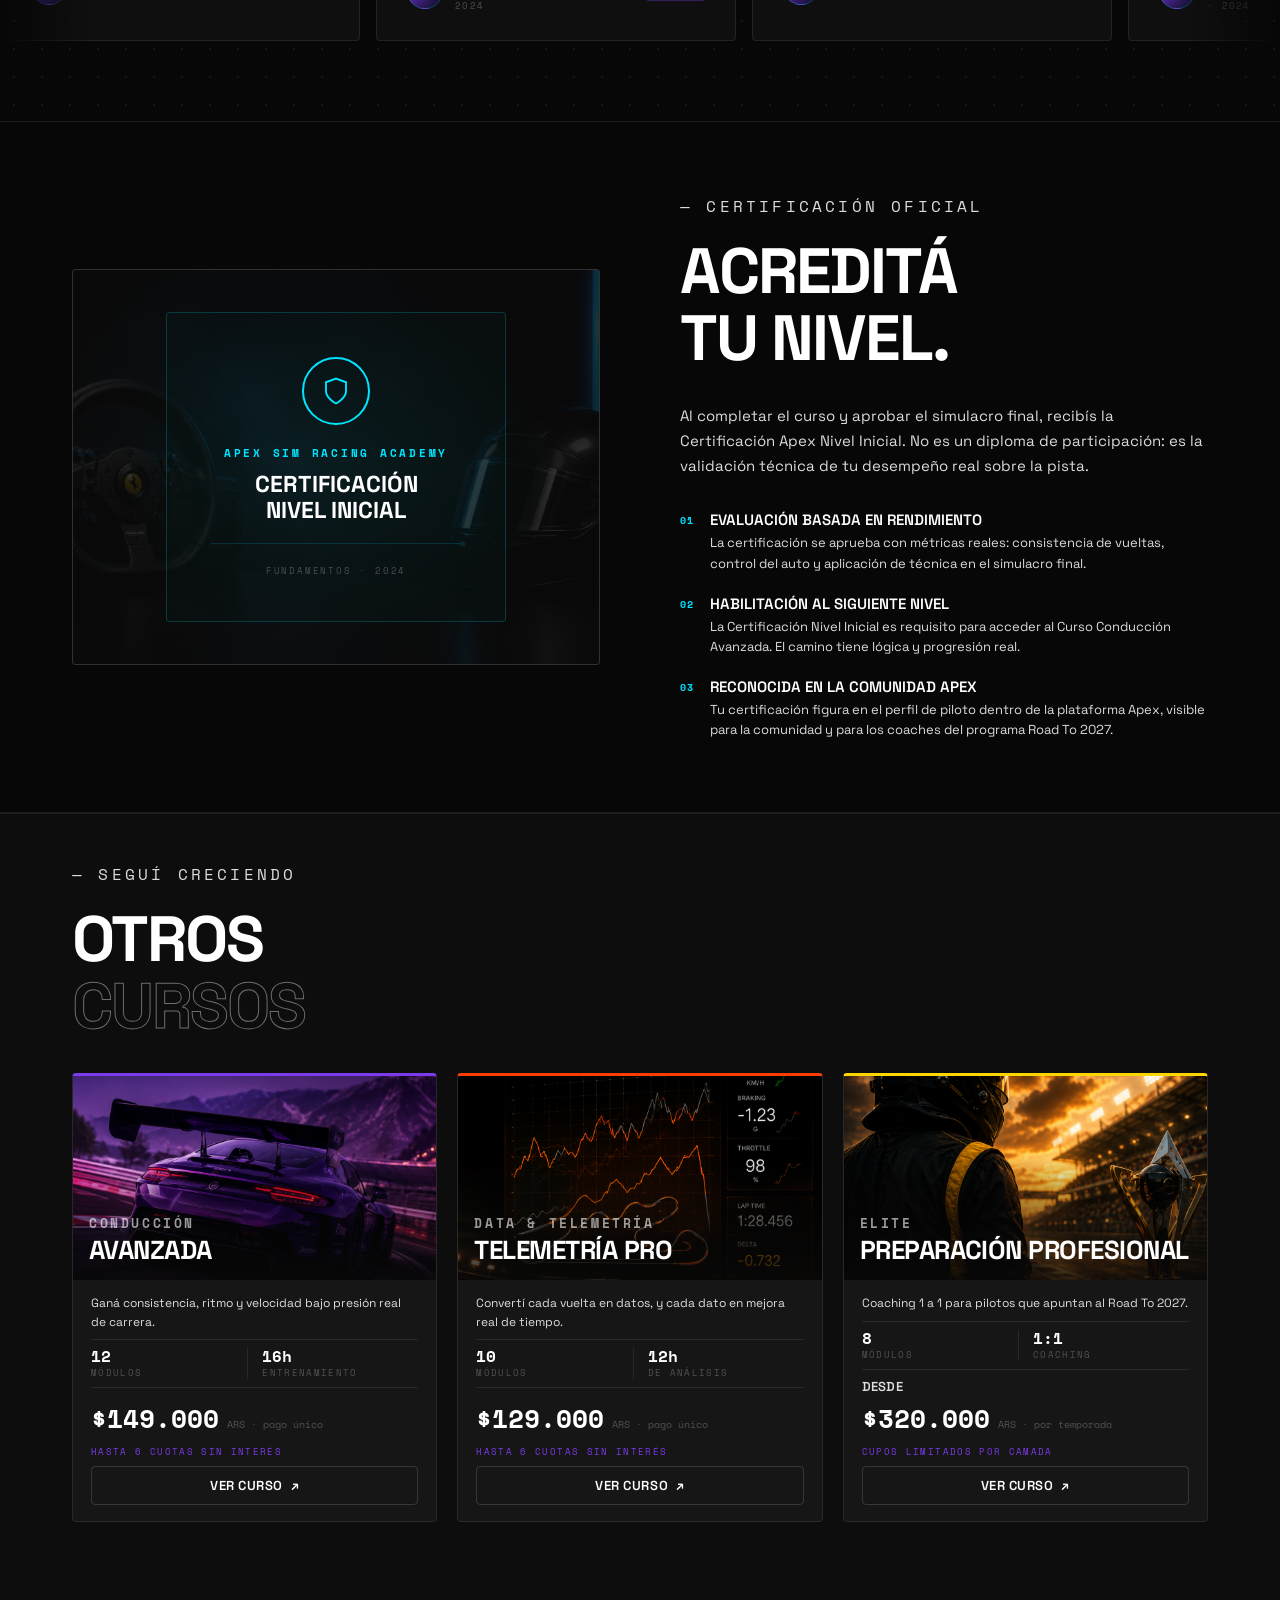
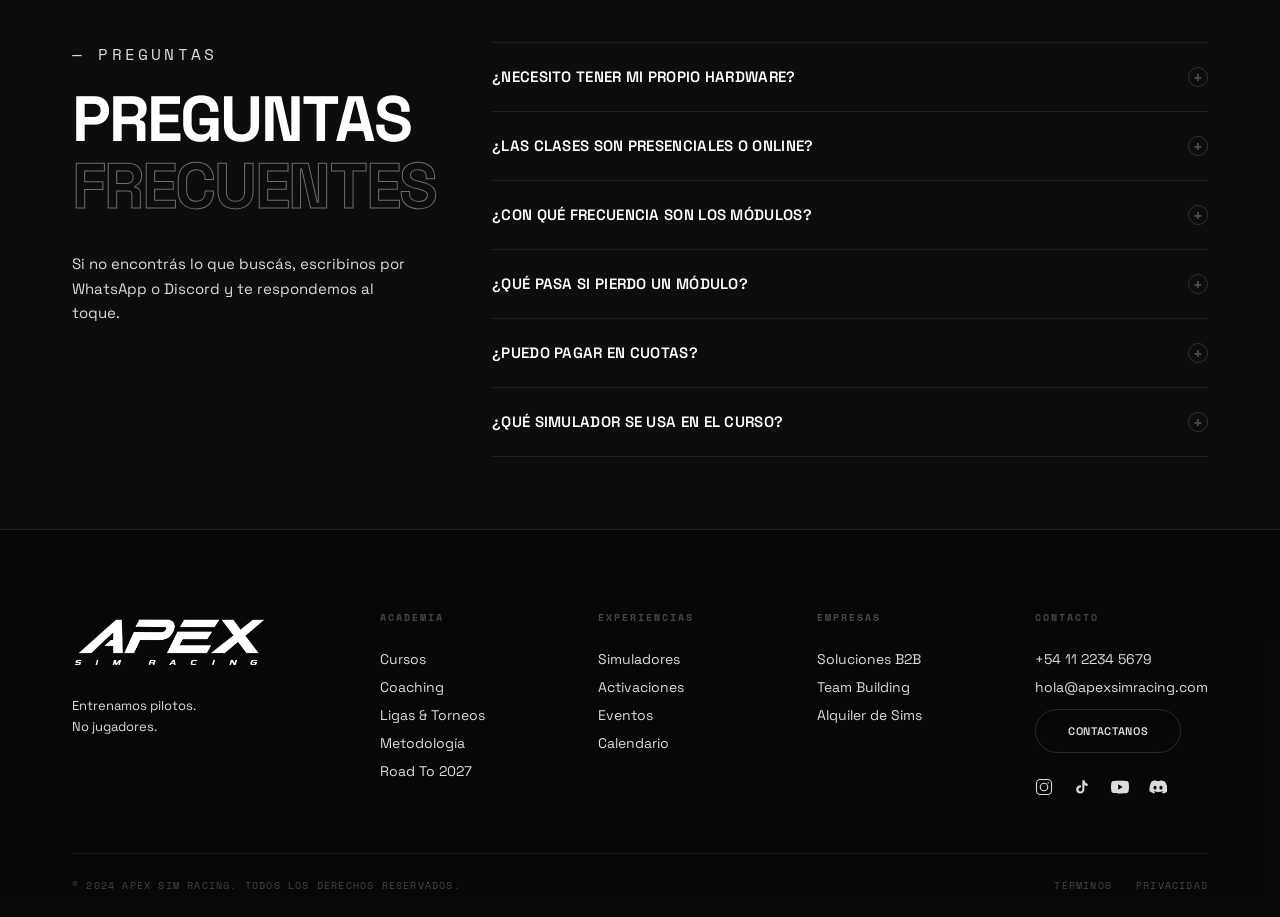
==== commit b5e9f711: "Update curso-nivel-inicial-detalle.html" ====
--- a/curso-nivel-inicial-detalle.html
+++ b/curso-nivel-inicial-detalle.html
@@ -744,7 +744,7 @@
     .metodo-steps { display: flex; flex-direction: column; gap: 0; }
     .metodo-step {
       display: flex; gap: 24px;
-      padding: 26px 0; border-bottom: 1px solid var(--border);
+      padding: 16px 0; border-bottom: 1px solid var(--border);
       position: relative;
     }
     .metodo-step:first-child { border-top: 1px solid var(--border); }
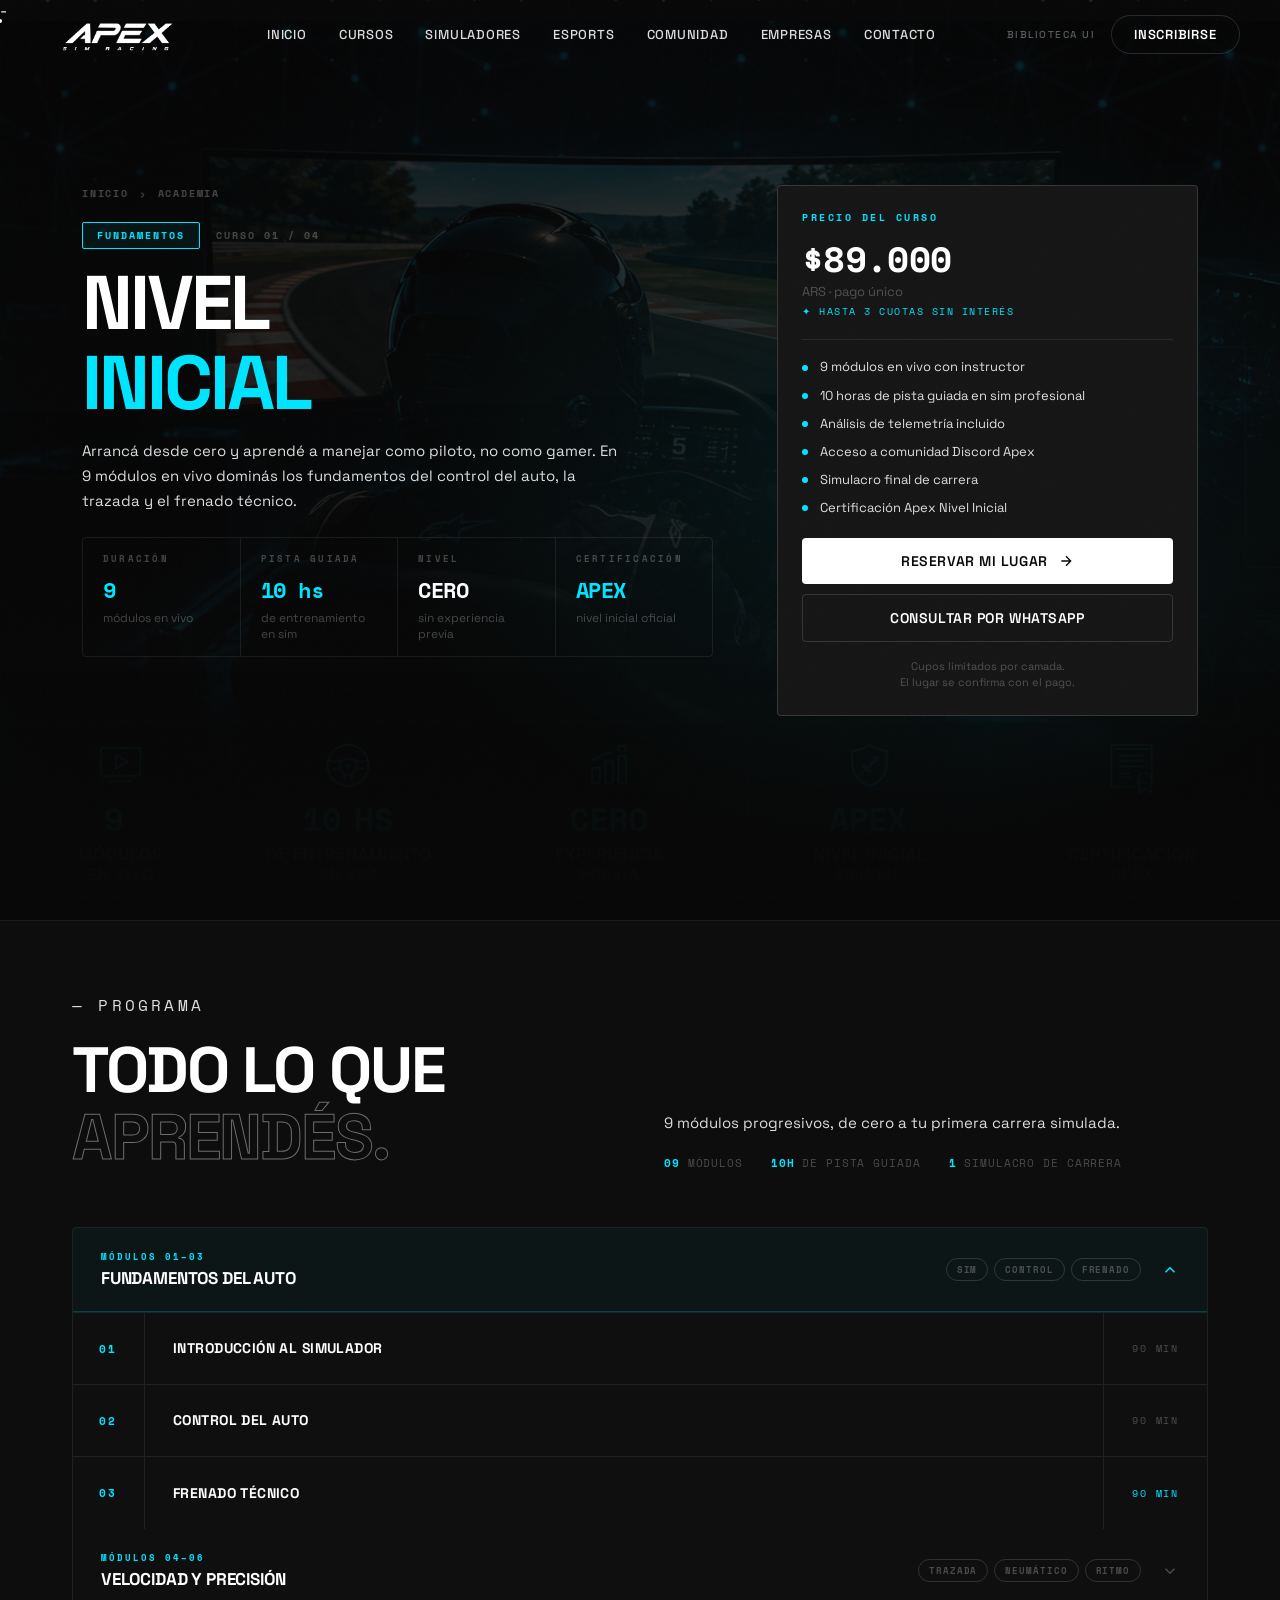
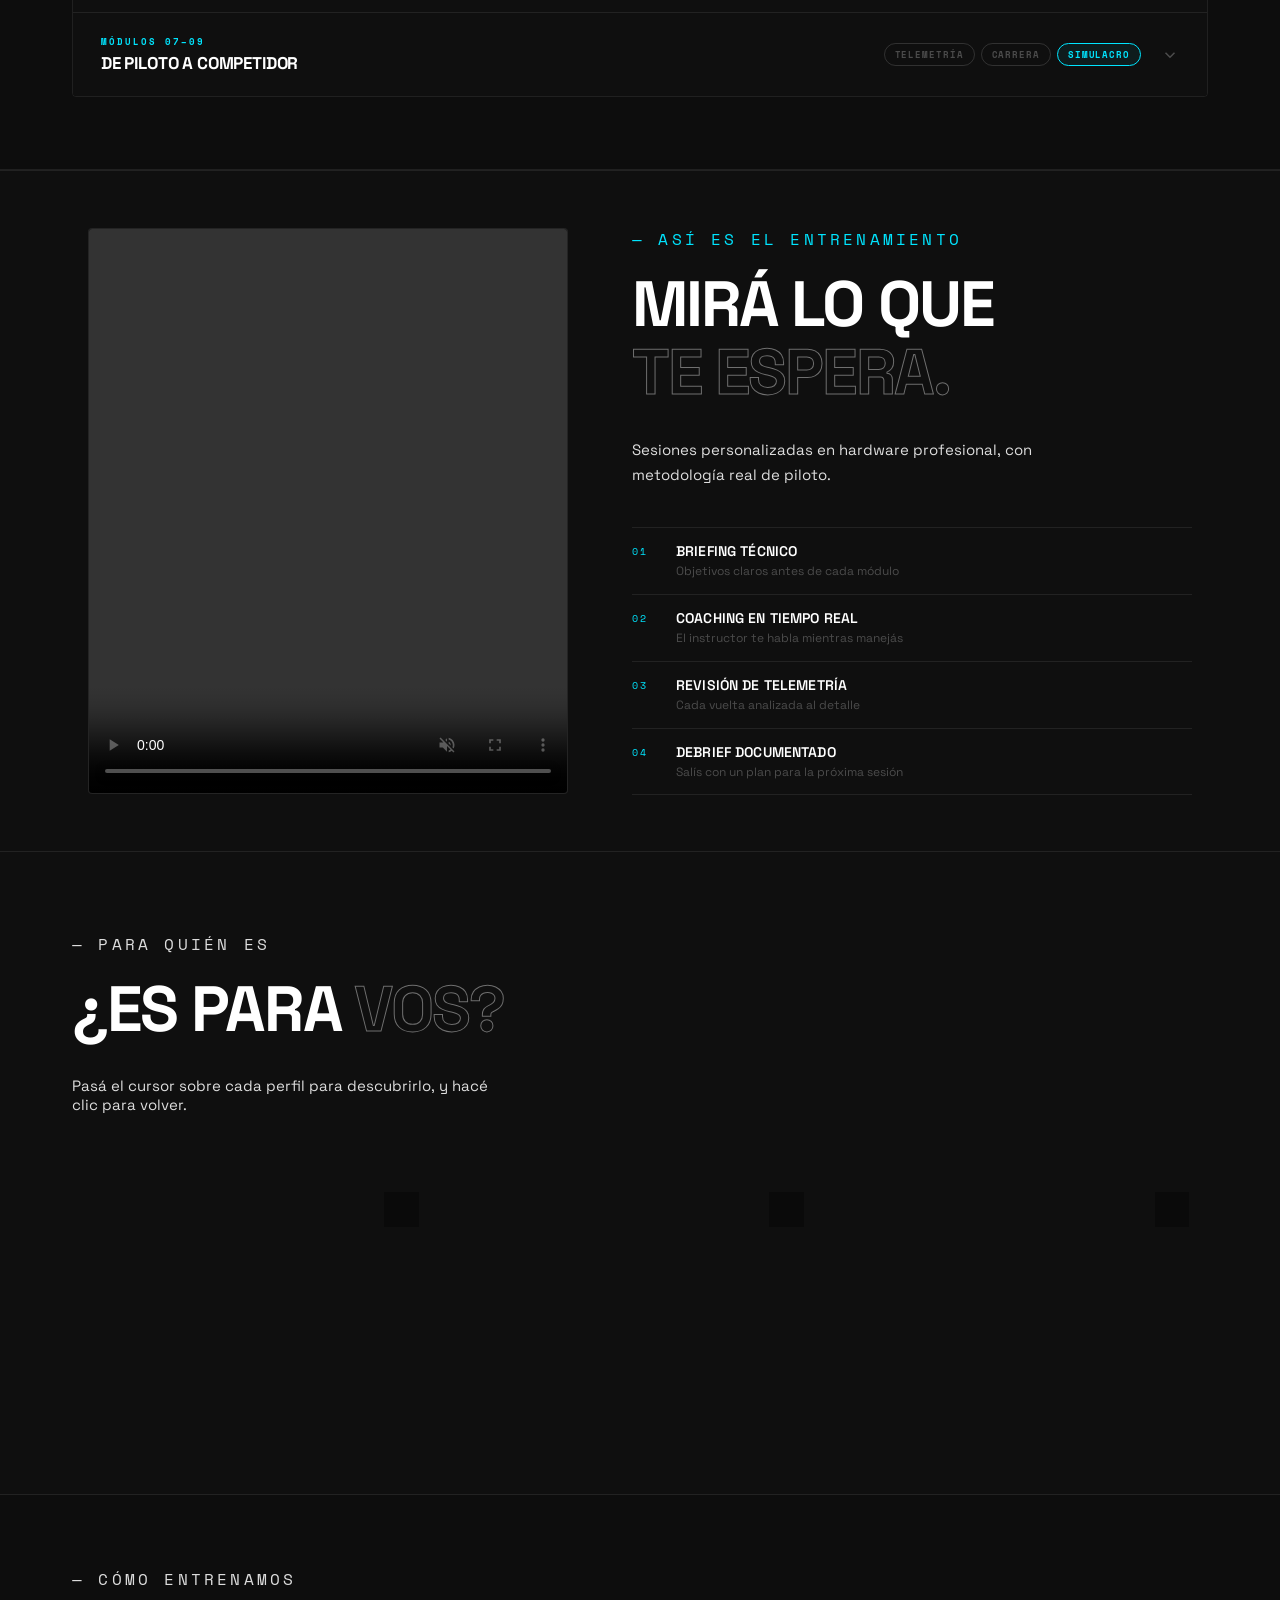
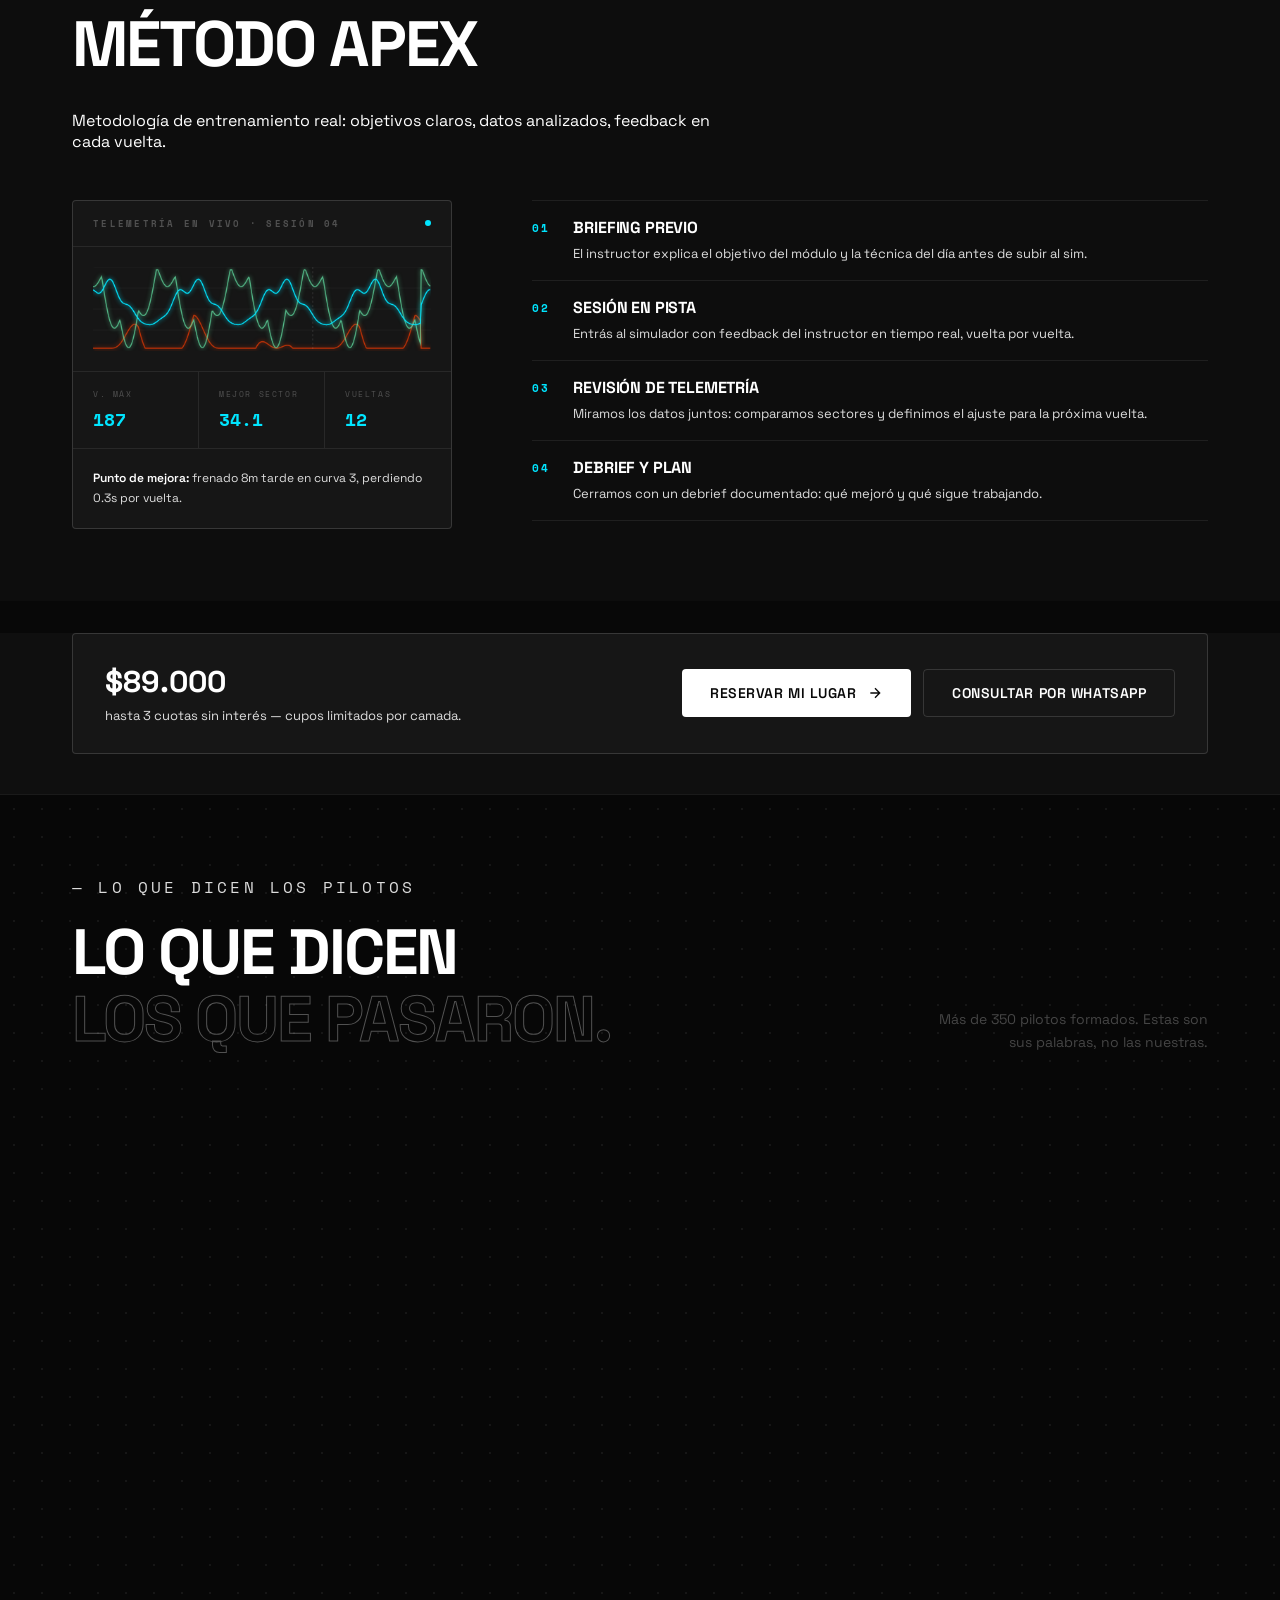
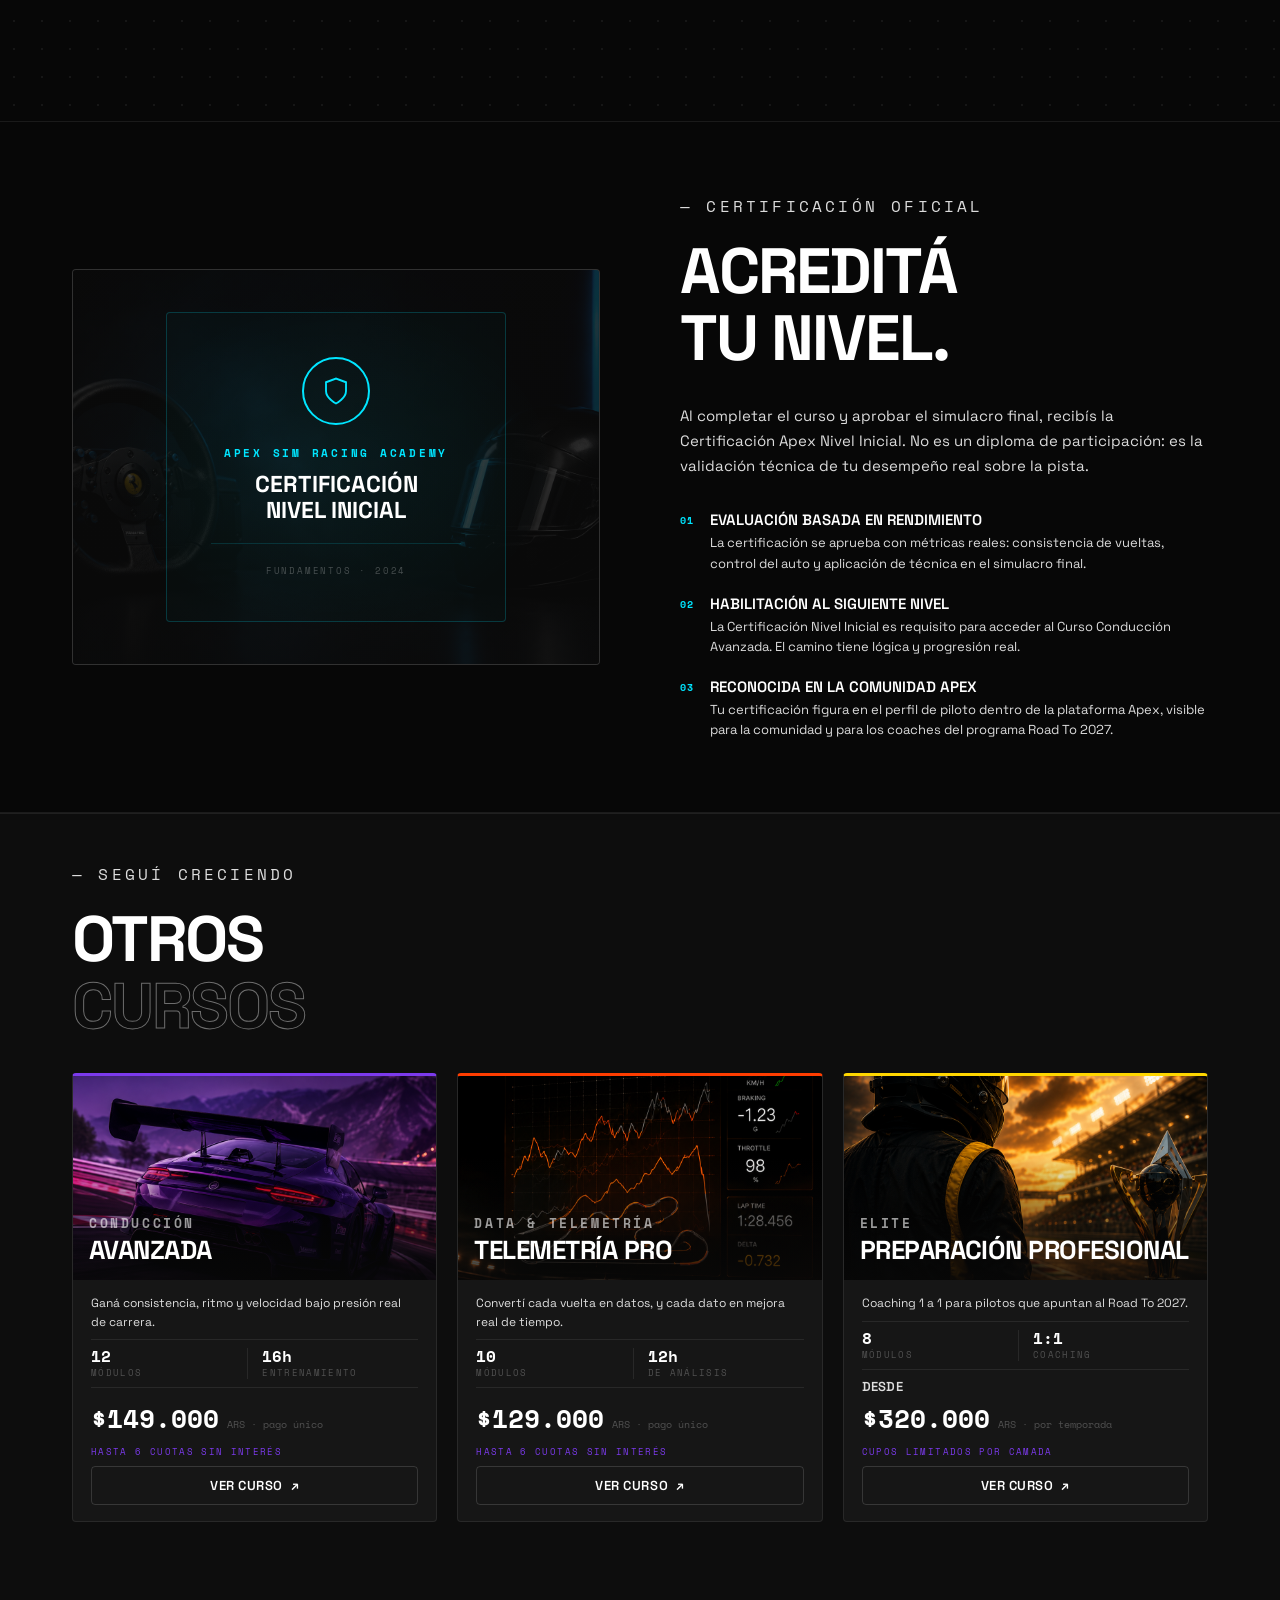
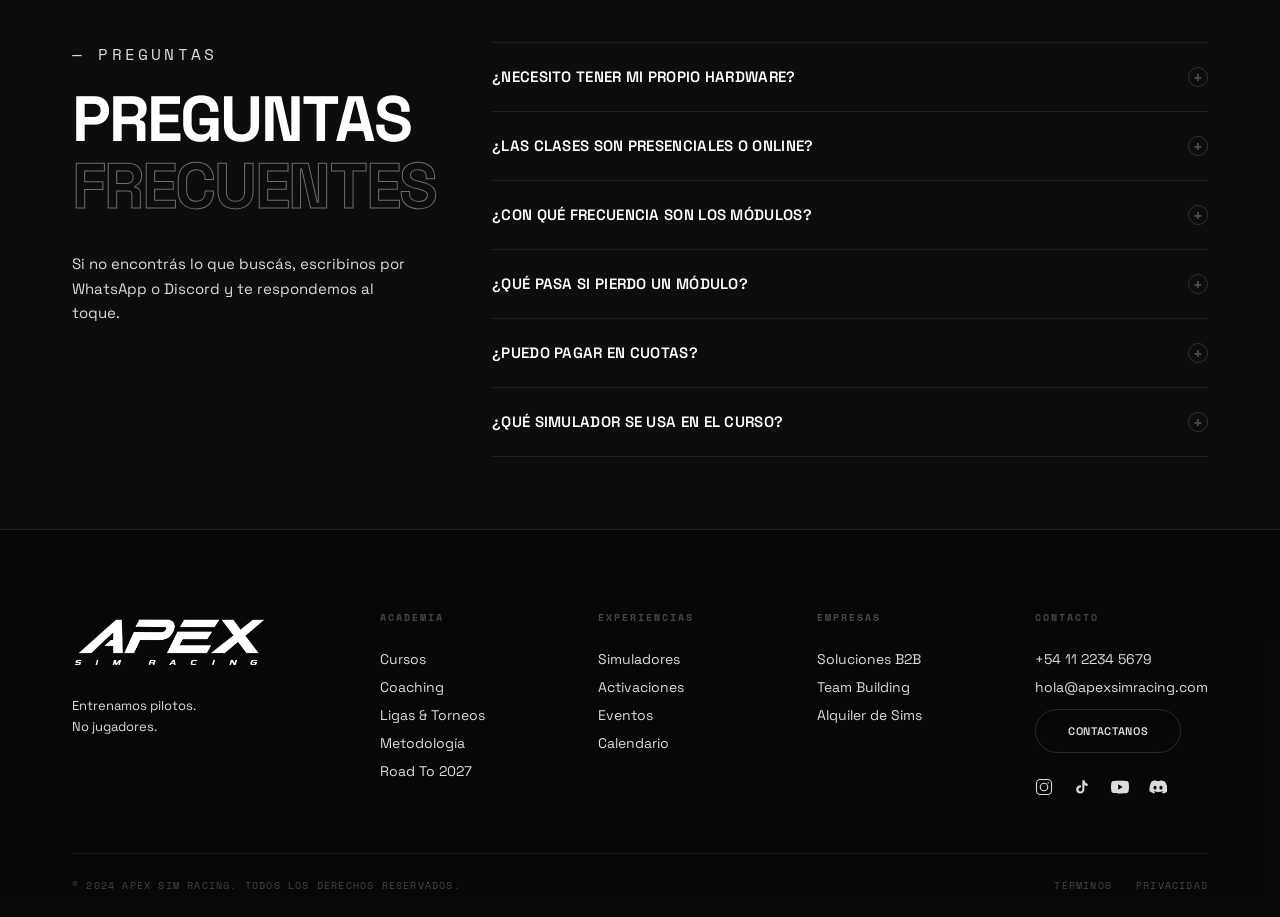
==== commit 231edb52: "vc" ====
--- a/curso-nivel-inicial-detalle.html
+++ b/curso-nivel-inicial-detalle.html
@@ -8,7 +8,6 @@
   <link rel="preconnect" href="https://fonts.gstatic.com" crossorigin />
   <link href="https://fonts.googleapis.com/css2?family=Space+Grotesk:wght@300;400;500;600;700&family=Space+Mono:ital,wght@0,400;0,700;1,400&display=swap" rel="stylesheet" />
   <style>
-    /* ── TOKENS (idénticos al sitio principal) ── */
     :root {
       --bg:       #080808;
       --bg2:      #0f0f0f;
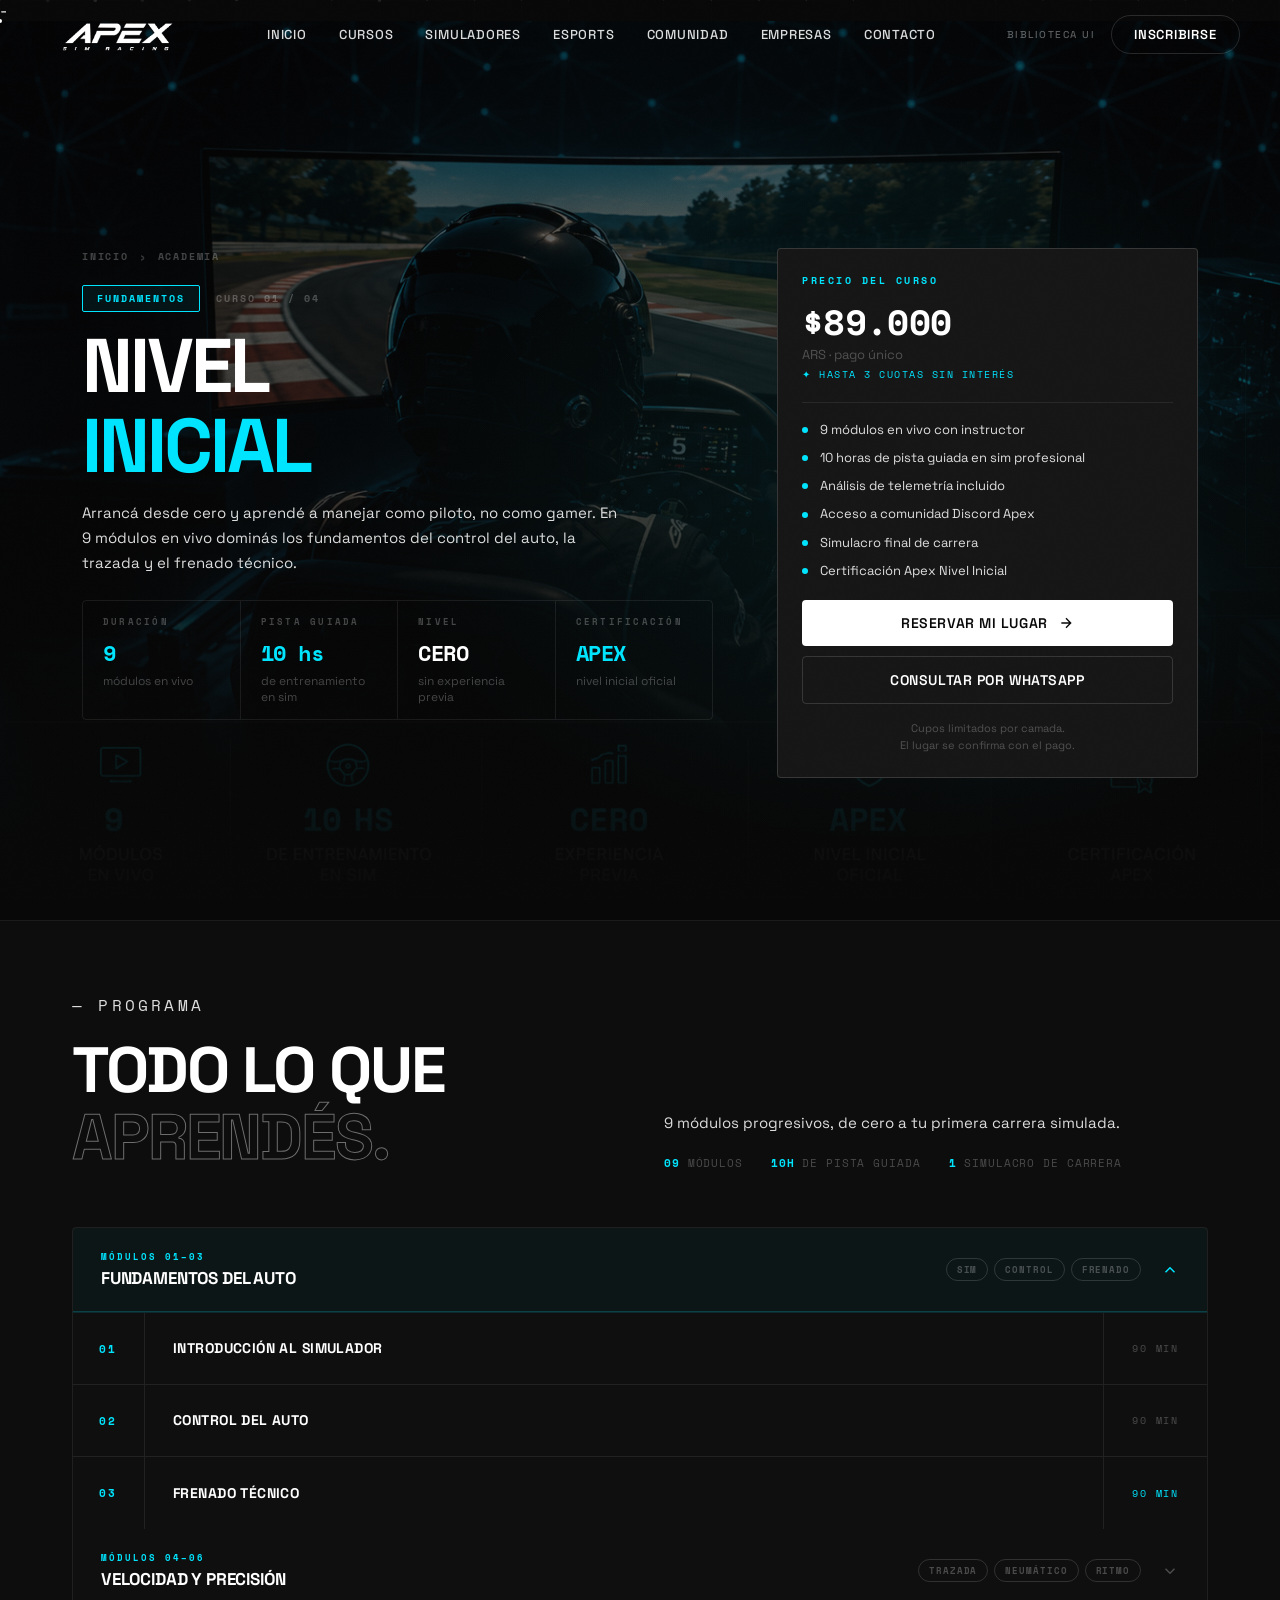
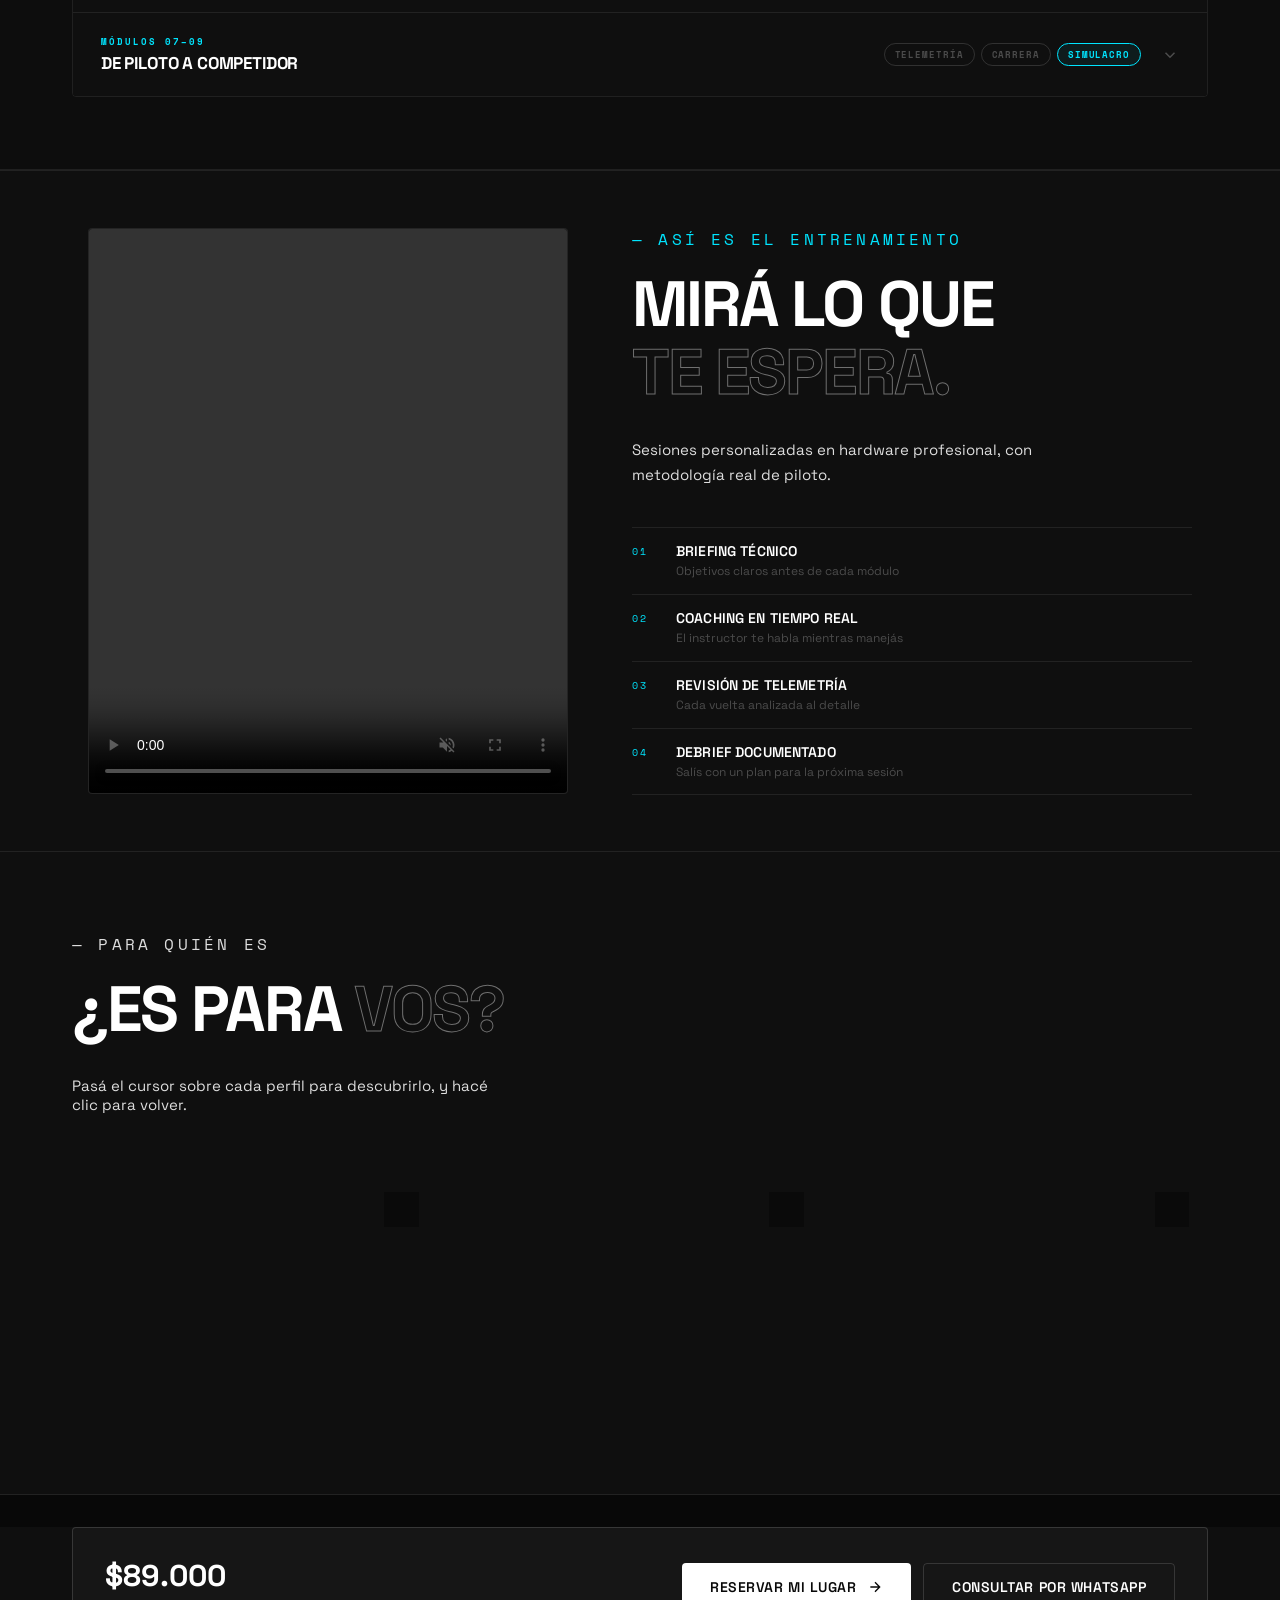
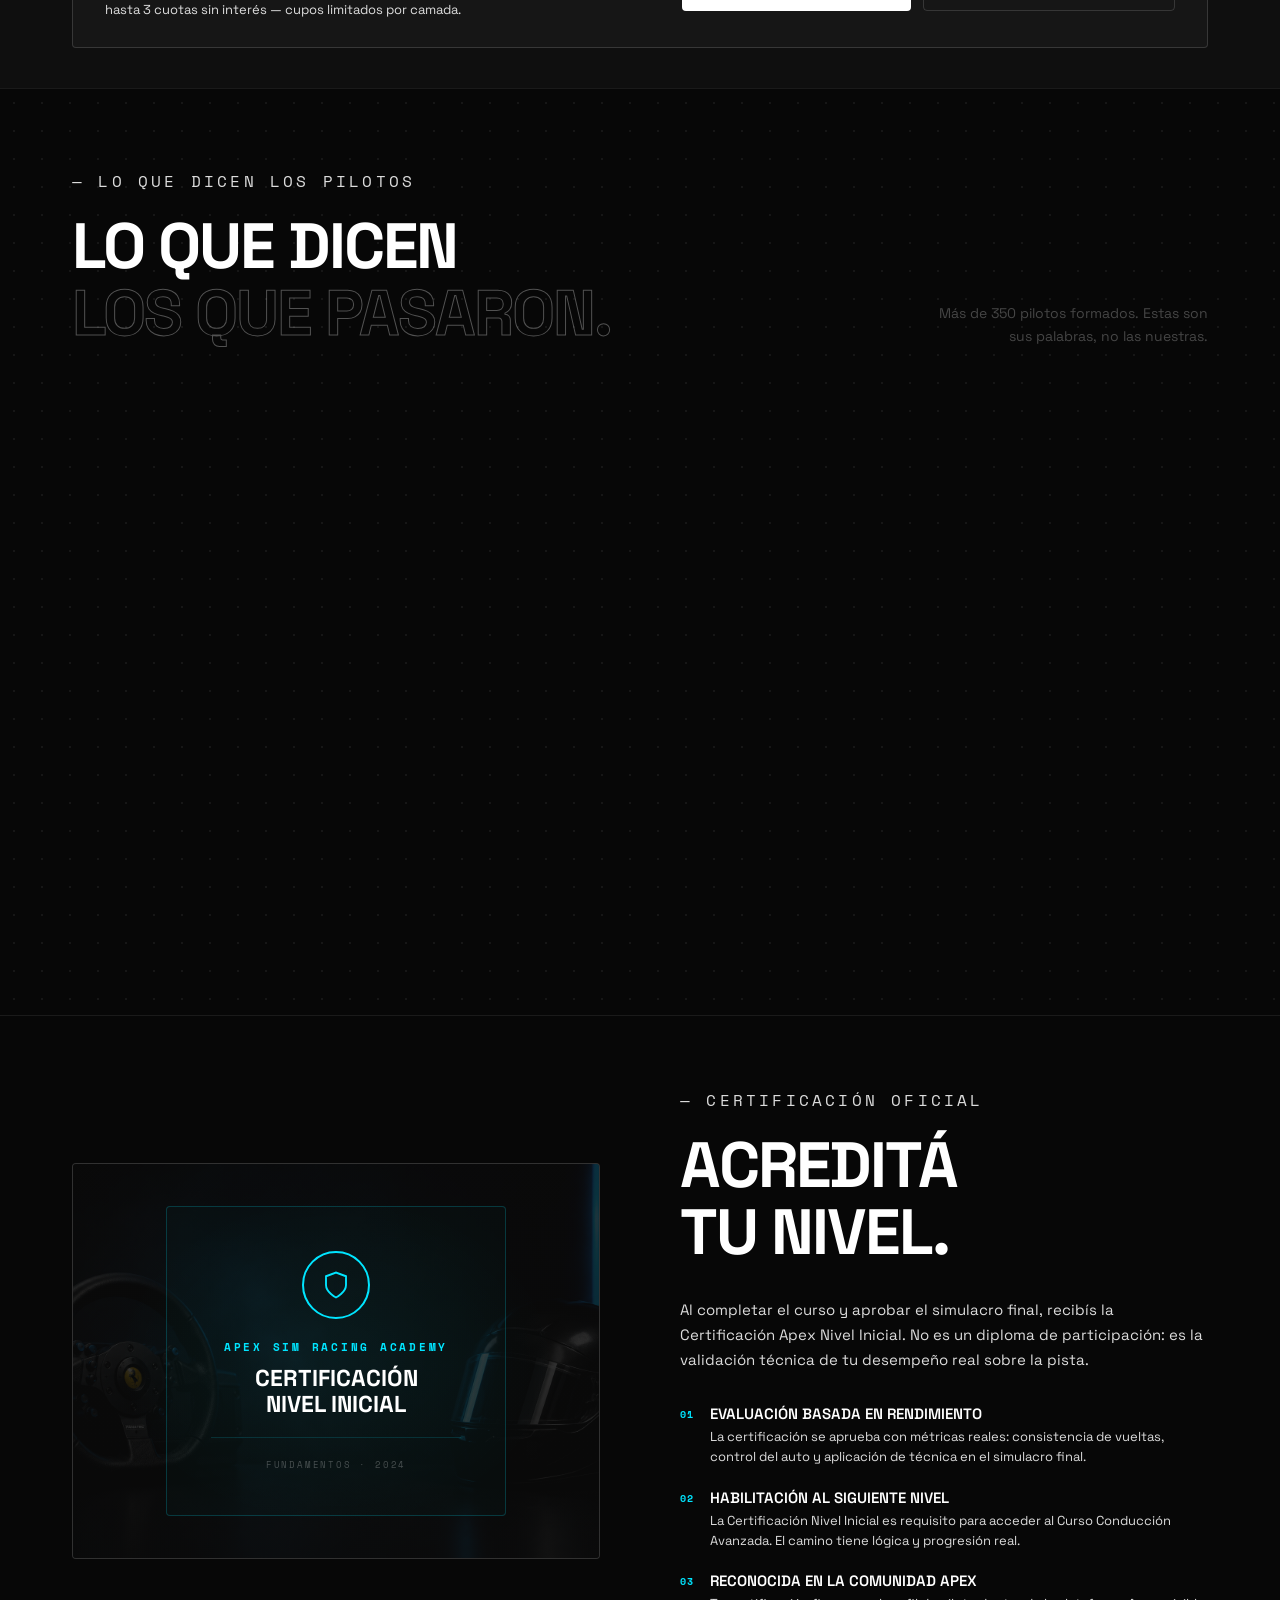
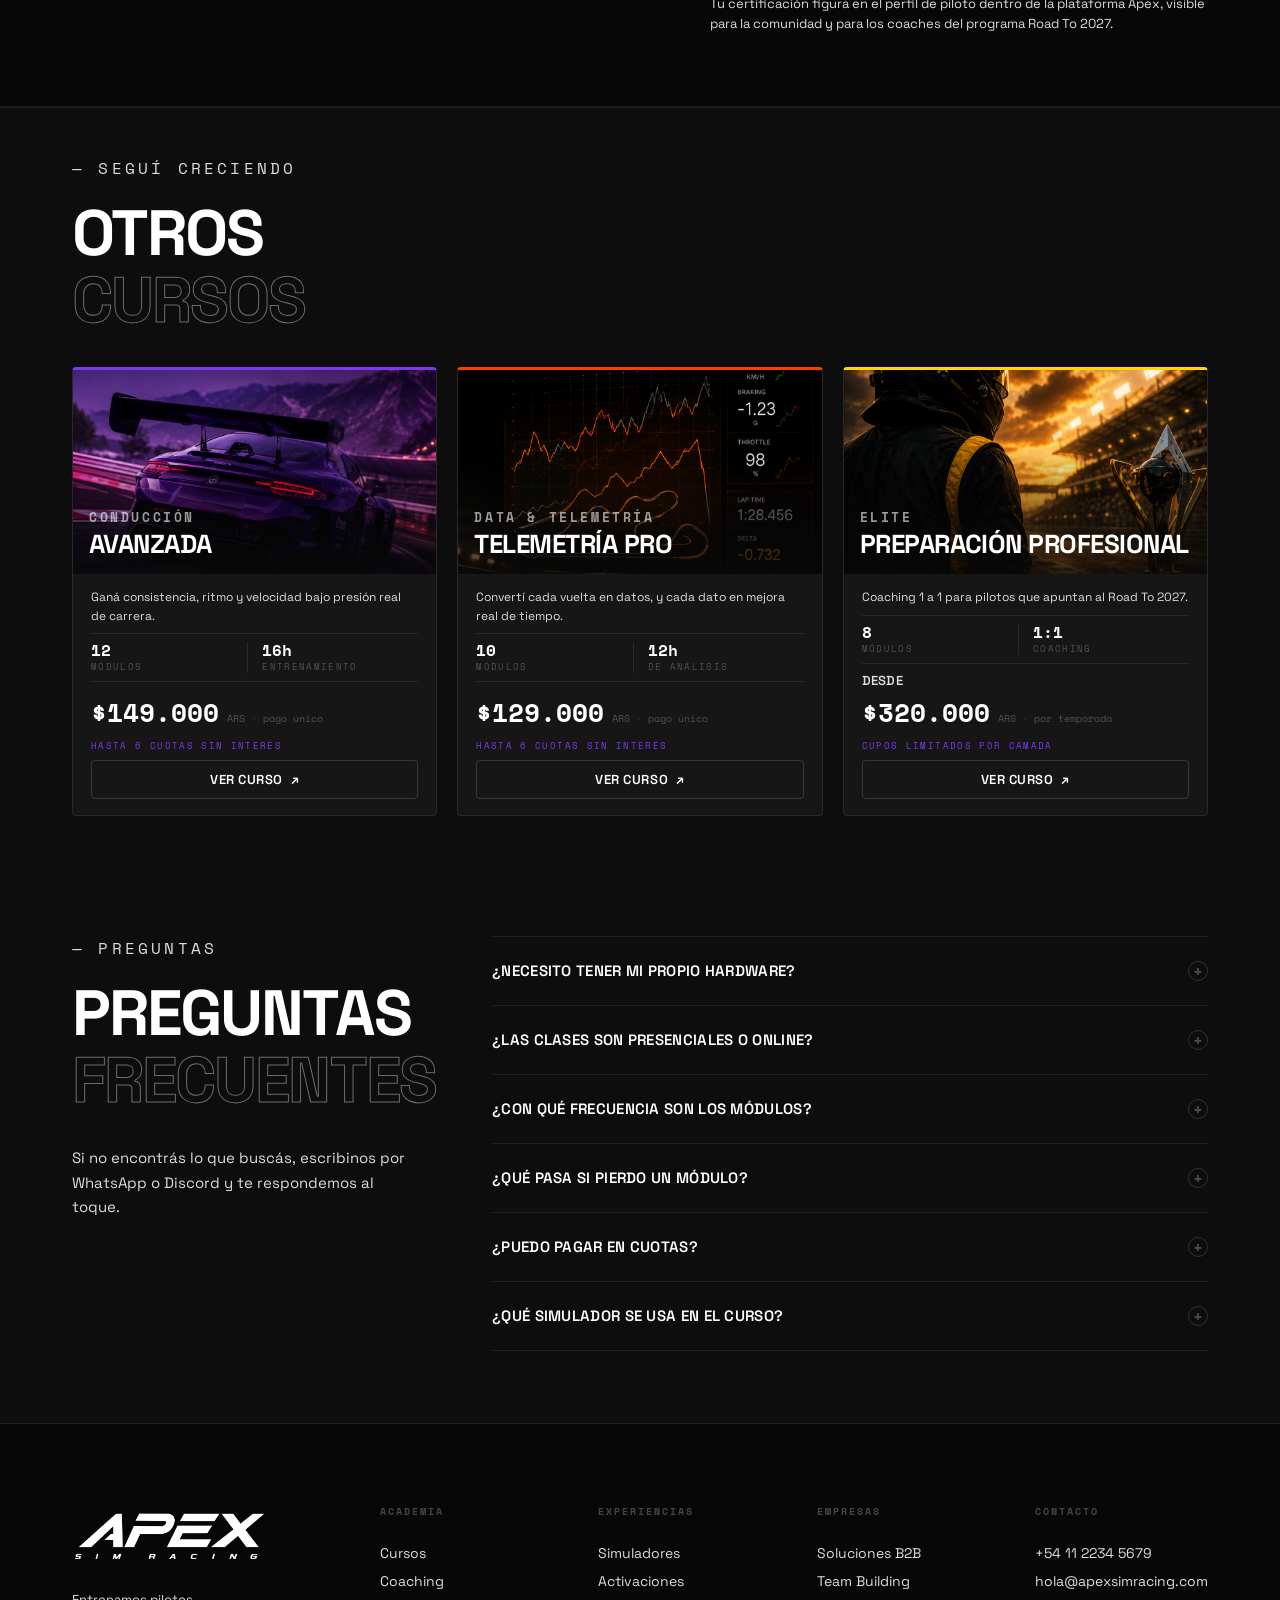
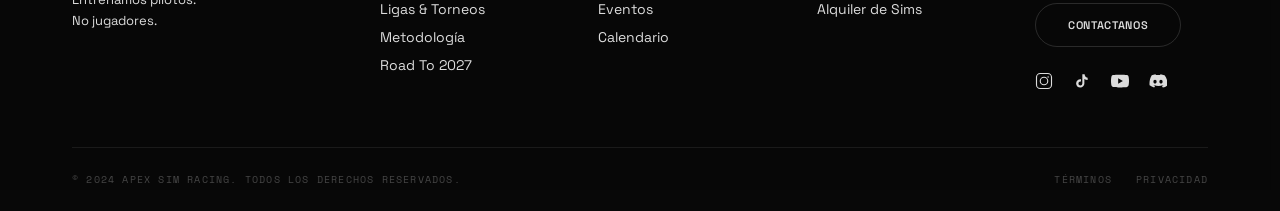
==== commit 85440ec2: "vf" ====
--- a/curso-nivel-inicial-detalle.html
+++ b/curso-nivel-inicial-detalle.html
@@ -60,7 +60,7 @@
     }
     .navbar, .course-hero, .section,
     .modulos-section, .incluye-section, .paraquien-section,
-    .metodologia-section, .cert-section, .faq-section,
+    .cert-section, .faq-section,
     .cta-final, .otros-section, .footer {
       position: relative; z-index: 1;
     }
@@ -192,7 +192,7 @@
     /* ═══ HERO DEL CURSO ═══ */
     .course-hero {
       min-height: 100svh;
-      display: flex; flex-direction: column; justify-content: center;
+      display: flex; flex-direction: column; justify-content: flex-end;
       padding-bottom: 40px;
       position: relative;
       overflow: hidden;
@@ -202,7 +202,7 @@
       position: absolute; inset: 0;
       width: 100%; height: 100%;
       object-fit: cover; object-position: center;
-      opacity: 0.35;
+      opacity: 0.8;
       z-index: 0;
     }
     .course-hero::before {
@@ -733,70 +733,6 @@
    .pq-back-desc{font-size:13px;color:var(--muted);line-height:1.65}
    .pq-back-tag{font-family:var(--mono);font-size:9px;letter-spacing:0.2em;color:var(--cyan);text-transform:uppercase;margin-top:auto}
 
-    /* ═══ METODOLOGÍA ═══ */
-    .metodologia-section { background: rgba(15,15,15,0.82); }
-    .metodo-header { max-width: 640px; margin-bottom: 48px; }
-    .metodo-layout {
-      display: grid; grid-template-columns: 380px 1fr;
-      gap: 80px; align-items: start;
-    }
-    .metodo-steps { display: flex; flex-direction: column; gap: 0; }
-    .metodo-step {
-      display: flex; gap: 24px;
-      padding: 16px 0; border-bottom: 1px solid var(--border);
-      position: relative;
-    }
-    .metodo-step:first-child { border-top: 1px solid var(--border); }
-    .metodo-step-num {
-      font-family: var(--mono); font-size: 11px; font-weight: 700;
-      color: var(--cyan); letter-spacing: 0.15em; flex-shrink: 0; padding-top: 3px;
-    }
-    .metodo-step-title {
-      font-size: 16px; font-weight: 700; text-transform: uppercase;
-      color: var(--white); margin-bottom: 6px; letter-spacing: -0.01em;
-    }
-    .metodo-step-desc { font-size: 13px; line-height: 1.55; color: var(--muted); }
-
-    /* Telemetría decorativa */
-    .metodo-visual {
-      position: sticky; top: calc(var(--nav-h) + 32px);
-    }
-    .tele-panel {
-      background: var(--bg3); border: 1px solid var(--border2);
-      border-radius: 4px; overflow: hidden;
-    }
-    .tele-header {
-      display: flex; justify-content: space-between; align-items: center;
-      padding: 16px 20px; border-bottom: 1px solid var(--border);
-    }
-    .tele-title {
-      font-family: var(--mono); font-size: 9px; font-weight: 700;
-      letter-spacing: 0.25em; color: var(--muted2); text-transform: uppercase;
-    }
-    .tele-dot { width: 6px; height: 6px; border-radius: 50%; background: var(--cyan); }
-    .tele-canvas-wrap { padding: 20px; }
-    .tele-metrics {
-      display: grid; grid-template-columns: 1fr 1fr 1fr;
-      border-top: 1px solid var(--border);
-    }
-    .tele-metric {
-      padding: 16px 20px; border-right: 1px solid var(--border);
-    }
-    .tele-metric:last-child { border-right: none; }
-    .tele-metric-label {
-      font-family: var(--mono); font-size: 8px; letter-spacing: 0.2em;
-      color: var(--muted2); text-transform: uppercase; display: block; margin-bottom: 6px;
-    }
-    .tele-metric-val {
-      font-family: var(--mono); font-size: 18px; font-weight: 700;
-      color: var(--cyan); display: block;
-    }
-    .tele-info {
-      padding: 20px; border-top: 1px solid var(--border);
-      font-size: 12px; line-height: 1.6; color: var(--muted);
-    }
-    .tele-info strong { color: var(--white); font-weight: 600; }
-
     /* ═══ CERTIFICACIÓN ═══ */
     .cert-section { background: rgba(8,8,8,0.80); border-bottom: 1px solid var(--border); }
     .cert-inner {
@@ -1126,7 +1062,6 @@
     /* Regla unificada para párrafos de sección y descripciones */
     .video-text p,
     .cert-text p,
-    .metodo-visual p,
     .faq-layout p,
     .course-hero-desc {
       font-size: var(--fs-bajada);
@@ -1188,8 +1123,6 @@
       .course-hero-precio { position: static; margin-top: 16px; }
       .programa-header { grid-template-columns: 1fr; gap: 20px; }
       .precio-card { position: static; }
-      .metodo-layout { grid-template-columns: 1fr; }
-      .metodo-visual { position: static; }
       .faq-layout { grid-template-columns: 1fr; }
       .otros-grid { grid-template-columns: 1fr 1fr; }
       .footer-top { grid-template-columns: repeat(3, 1fr); }
@@ -1270,13 +1203,14 @@
       .programa-cta-btns .btn-ghost { width: 100%; justify-content: center; }
 
       /* ── Video ── */
-      .video-layout { grid-template-columns: 1fr; gap: 32px; padding: 0 28px; }
-      .video-embed-wrap { width: 100%; max-width: 100%; }
-
-      /* ── Metodología ── */
-      .metodo-layout { grid-template-columns: 1fr; gap: 36px; }
-      .metodo-visual { position: static; }
-      .metodo-step { padding: 20px 0; }
+      .video-layout { grid-template-columns: 1fr; gap: 24px; padding: 0 28px; }
+      .video-embed-wrap { width: 100%; max-width: 100%; order: 2; }
+      /* Título arriba, video debajo del título, y el resto del texto al final */
+      .video-text { display: contents; }
+      .video-text .section-tag,
+      .video-text .section-title { order: 1; }
+      .video-text p { order: 3; margin-top: 8px; }
+      .video-text .video-highlights { order: 3; }
 
       /* ── Testimonios ── */
       .tcard { width: 272px; }
@@ -1358,7 +1292,6 @@
 
       /* Módulo */
       .modulo-card { padding: 22px 18px; }
-      .metodo-step { gap: 14px; padding: 18px 0; }
 
       /* Footer */
       .footer-top { grid-template-columns: 1fr; padding: 0 22px 36px; gap: 0; }
@@ -2188,85 +2121,6 @@
     </div>
   </div>
 </section>
-
-  <!-- ═══ METODOLOGÍA ═══ -->
-  <section class="section metodologia-section">
-    <div class="section-inner">
-      <div class="metodo-header">
-        <span class="section-tag">— CÓMO ENTRENAMOS</span>
-        <h2 class="section-title">MÉTODO APEX</h2>
-        <p style="margin-bottom: 0;">
-          Metodología de entrenamiento real: objetivos claros, datos analizados, feedback en cada vuelta.
-        </p>
-      </div>
-
-      <div class="metodo-layout">
-        <!-- VISUAL: panel de telemetría -->
-        <div class="metodo-visual">
-          <div class="tele-panel">
-            <div class="tele-header">
-              <span class="tele-title">TELEMETRÍA EN VIVO · SESIÓN 04</span>
-              <div class="tele-dot"></div>
-            </div>
-            <div class="tele-canvas-wrap">
-              <canvas id="metodeTele" width="480" height="120" style="width:100%;border-radius:2px;"></canvas>
-            </div>
-            <div class="tele-metrics">
-              <div class="tele-metric">
-                <span class="tele-metric-label">V. MÁX</span>
-                <span class="tele-metric-val">187</span>
-              </div>
-              <div class="tele-metric">
-                <span class="tele-metric-label">MEJOR SECTOR</span>
-                <span class="tele-metric-val">34.1</span>
-              </div>
-              <div class="tele-metric">
-                <span class="tele-metric-label">VUELTAS</span>
-                <span class="tele-metric-val">12</span>
-              </div>
-            </div>
-            <div class="tele-info">
-              <strong>Punto de mejora:</strong> frenado 8m tarde en curva 3, perdiendo 0.3s por vuelta.
-            </div>
-          </div>
-        </div>
-
-        <!-- PASOS -->
-        <div>
-          <div class="metodo-steps">
-            <div class="metodo-step">
-              <span class="metodo-step-num">01</span>
-              <div>
-                <div class="metodo-step-title">Briefing previo</div>
-                <div class="metodo-step-desc">El instructor explica el objetivo del módulo y la técnica del día antes de subir al sim.</div>
-              </div>
-            </div>
-            <div class="metodo-step">
-              <span class="metodo-step-num">02</span>
-              <div>
-                <div class="metodo-step-title">Sesión en pista</div>
-                <div class="metodo-step-desc">Entrás al simulador con feedback del instructor en tiempo real, vuelta por vuelta.</div>
-              </div>
-            </div>
-            <div class="metodo-step">
-              <span class="metodo-step-num">03</span>
-              <div>
-                <div class="metodo-step-title">Revisión de telemetría</div>
-                <div class="metodo-step-desc">Miramos los datos juntos: comparamos sectores y&nbsp;definimos el ajuste para la próxima vuelta.</div>
-              </div>
-            </div>
-            <div class="metodo-step">
-              <span class="metodo-step-num">04</span>
-              <div>
-                <div class="metodo-step-title">Debrief y plan</div>
-                <div class="metodo-step-desc">Cerramos con un debrief documentado: qué mejoró y&nbsp;qué sigue trabajando.</div>
-              </div>
-            </div>
-          </div>
-        </div>
-      </div>
-    </div>
-  </section>
 
   <div style="background:var(--bg2); padding-bottom:40px;">
     <div class="section-inner">
@@ -2592,7 +2446,6 @@
     initMagnetic();
     initFAQ();
     initParaQuien();
-    initTeleCanvas();
     initScrollReveal();
     initVideoEmbed();
     initCarousel();
@@ -2820,89 +2673,10 @@
     });
   }
 
-  /* TELEMETRÍA DECORATIVA */
-  function initTeleCanvas() {
-    const canvas = $('#metodeTele');
-    if (!canvas) return;
-    const ctx = canvas.getContext('2d');
-    const W = canvas.width, H = canvas.height;
-    let t = 0;
-
-    function throttle(f, velocity) {
-      // Genera curva de aceleración/frenada simulada
-      const base = 0.6 + 0.3 * Math.sin(f * 0.08) + 0.1 * Math.sin(f * 0.3);
-      return Math.max(0, Math.min(1, base));
-    }
-
-    const colors = { speed: '#00E5FF', throttle: '#69F0AE', brake: '#FF3D00' };
-    const speedData = [], throttleData = [], brakeData = [];
-
-    // Pre-generar datos
-    for (let i = 0; i < W; i++) {
-      const speed = 0.3 + 0.6 * (0.5 + 0.5 * Math.sin(i * 0.05)) * (0.85 + 0.15 * Math.sin(i * 0.2));
-      speedData.push(speed);
-      const thr = Math.max(0, Math.min(1, 0.7 + 0.4 * Math.sin(i * 0.06 + 1) - 0.3 * Math.abs(Math.sin(i * 0.12))));
-      throttleData.push(thr);
-      const brk = Math.max(0, -0.5 * Math.sin(i * 0.06 + 1) * (1 - Math.abs(Math.sin(i * 0.04))));
-      brakeData.push(brk);
-    }
-
-    function drawLine(data, color, alpha = 1) {
-      ctx.beginPath();
-      ctx.strokeStyle = color;
-      ctx.globalAlpha = alpha;
-      ctx.lineWidth = 1.5;
-      ctx.shadowBlur = 6;
-      ctx.shadowColor = color;
-      for (let i = 0; i < data.length; i++) {
-        const x = i;
-        const y = H - data[i] * (H - 8) - 4;
-        if (i === 0) ctx.moveTo(x, y); else ctx.lineTo(x, y);
-      }
-      ctx.stroke();
-      ctx.shadowBlur = 0;
-      ctx.globalAlpha = 1;
-    }
-
-    function animate() {
-      ctx.clearRect(0, 0, W, H);
-      ctx.fillStyle = 'rgba(22,22,22,1)';
-      ctx.fillRect(0, 0, W, H);
-
-      // Grid lines
-      ctx.strokeStyle = 'rgba(255,255,255,0.04)';
-      ctx.lineWidth = 1;
-      for (let y = 0; y < H; y += H/4) {
-        ctx.beginPath(); ctx.moveTo(0,y); ctx.lineTo(W,y); ctx.stroke();
-      }
-
-      // Scroll offset
-      const offset = (t % W);
-      const sd = [...speedData.slice(offset), ...speedData.slice(0, offset)];
-      const td = [...throttleData.slice(offset), ...throttleData.slice(0, offset)];
-      const bd = [...brakeData.slice(offset), ...brakeData.slice(0, offset)];
-
-      drawLine(bd, colors.brake, 0.7);
-      drawLine(td, colors.throttle, 0.7);
-      drawLine(sd, colors.speed, 1);
-
-      // Cursor vertical (posición actual)
-      const cx = W * 0.65;
-      ctx.strokeStyle = 'rgba(255,255,255,0.15)';
-      ctx.setLineDash([3,3]);
-      ctx.lineWidth = 1;
-      ctx.beginPath(); ctx.moveTo(cx,0); ctx.lineTo(cx,H); ctx.stroke();
-      ctx.setLineDash([]);
-
-      t += 0.4;
-      requestAnimationFrame(animate);
-    }
-    animate();
-  }
-
+  
   /* SCROLL REVEAL */
   function initScrollReveal() {
-    const items = $$('.modulo-card, .pq-card, .metodo-step, .cert-feat, .otro-card, .programa-card');
+    const items = $$('.modulo-card, .pq-card, .cert-feat, .otro-card, .programa-card');
     const obs = new IntersectionObserver((entries) => {
       entries.forEach(e => {
         if (e.isIntersecting) {
